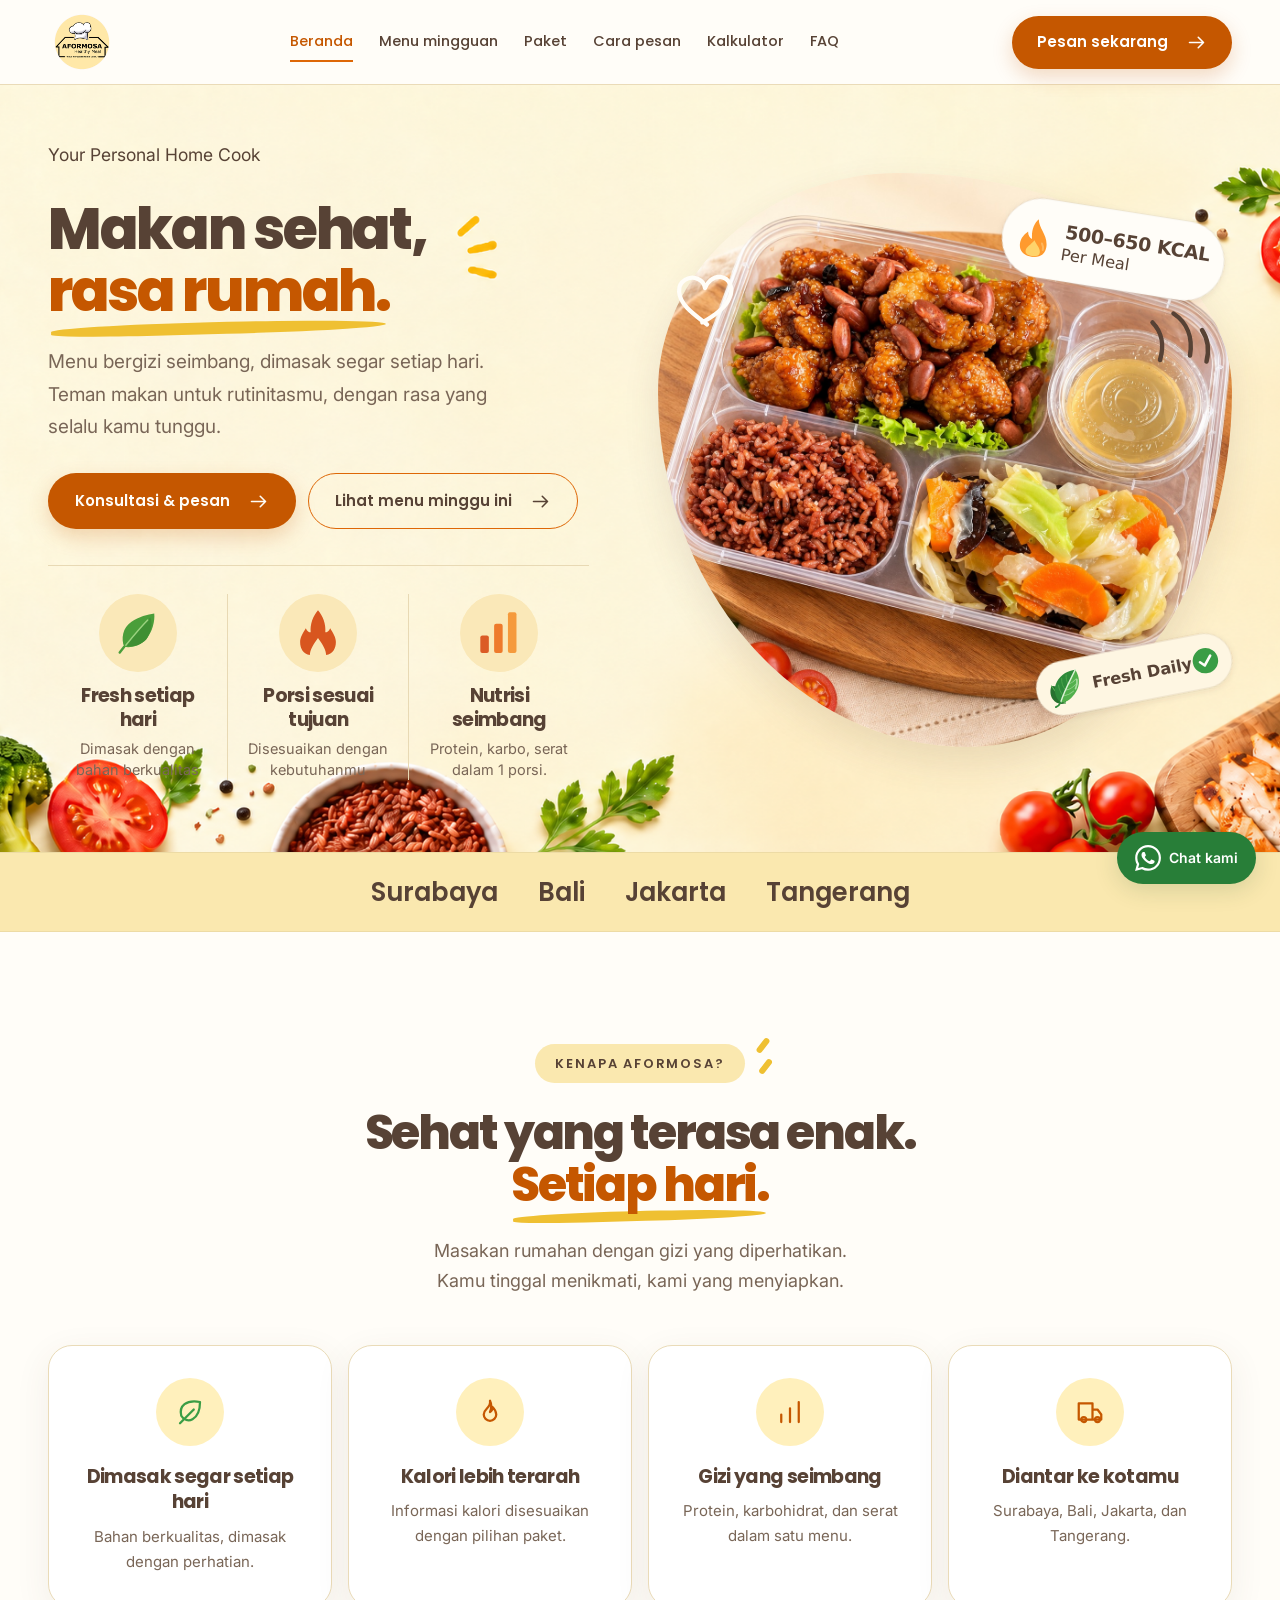
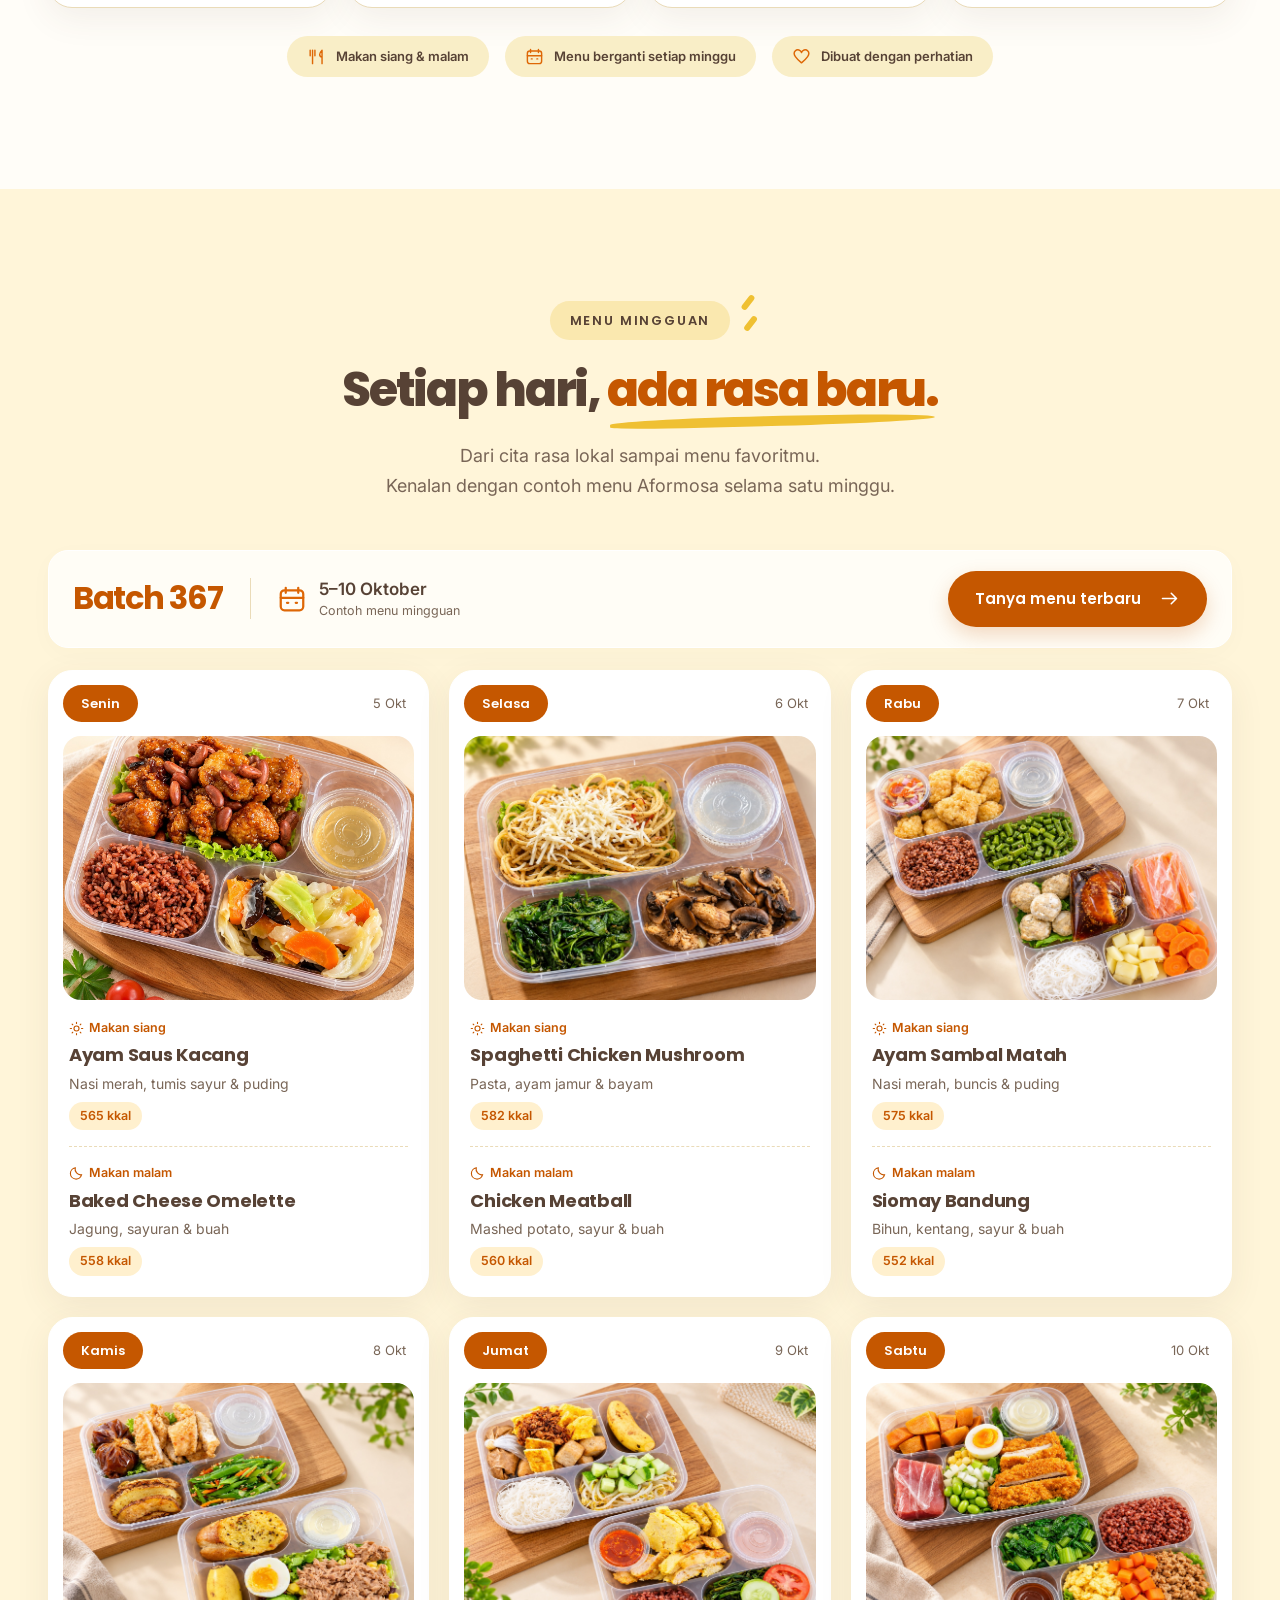
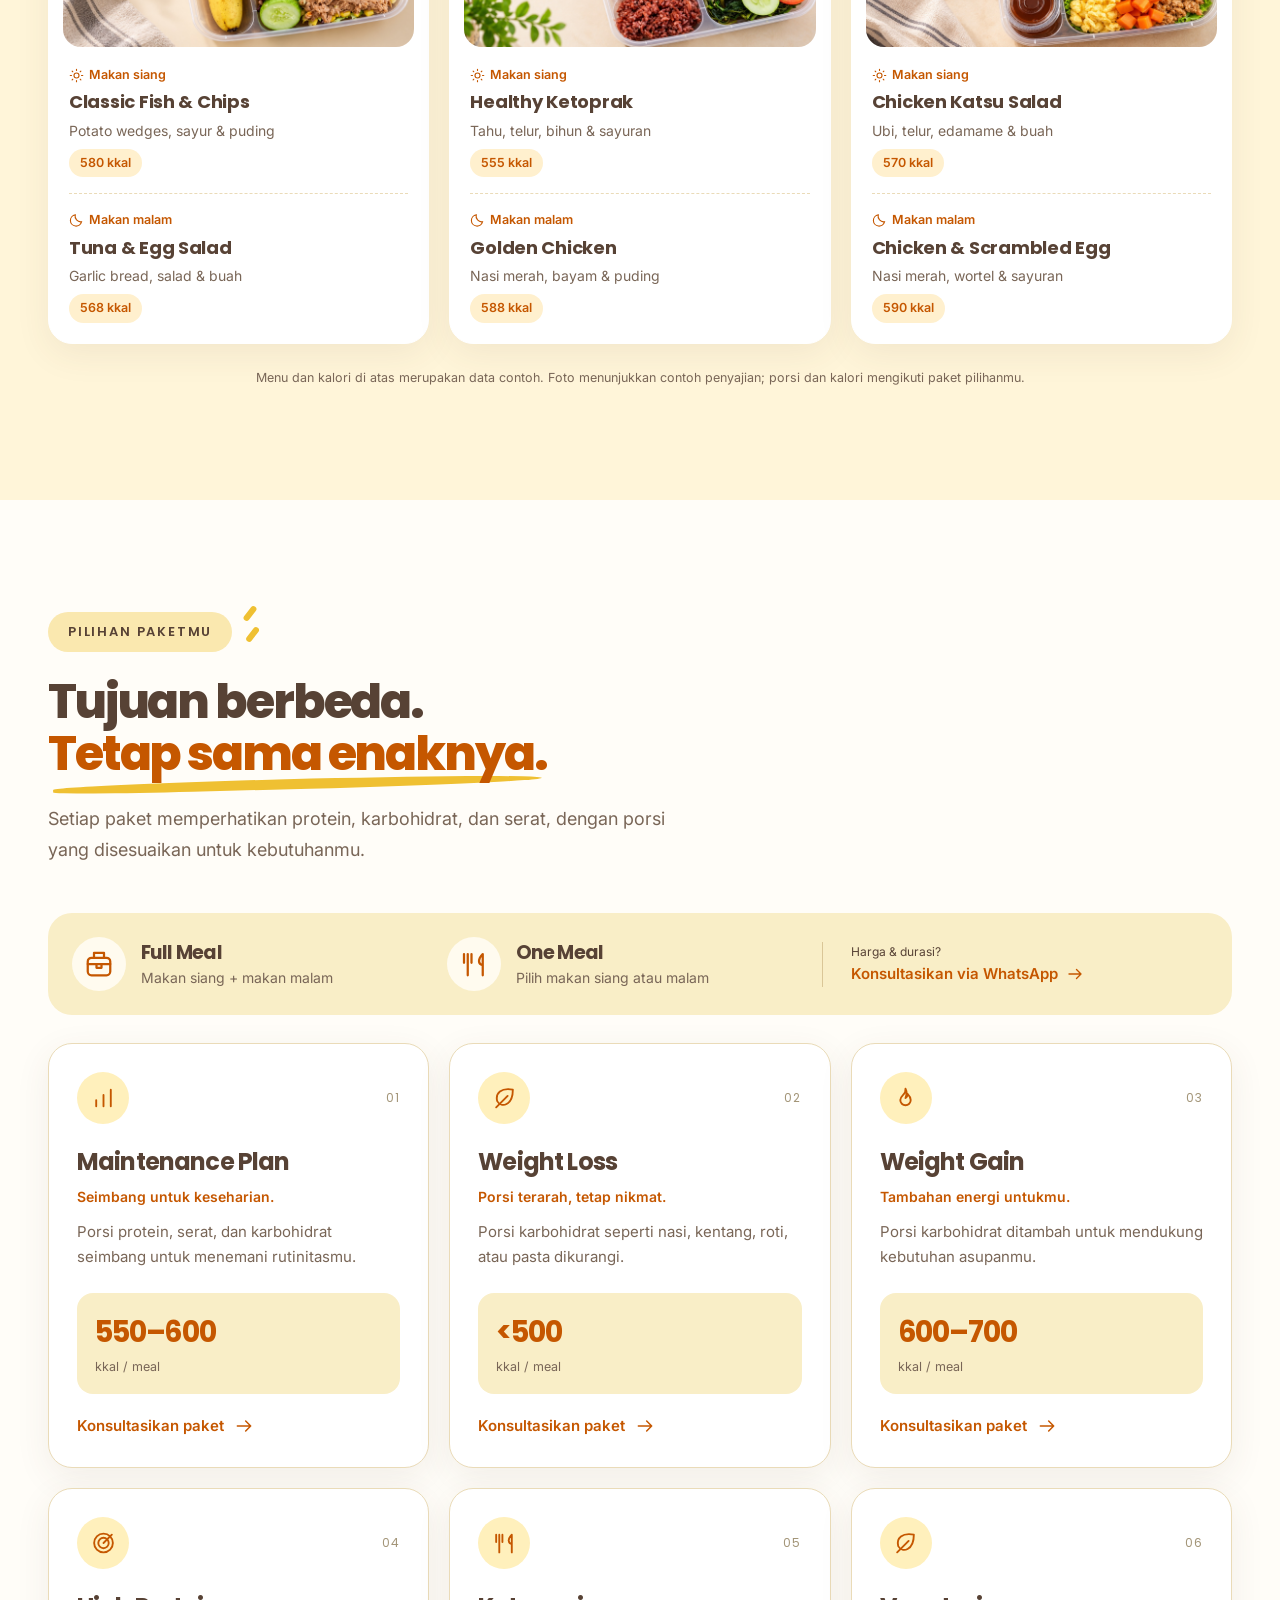
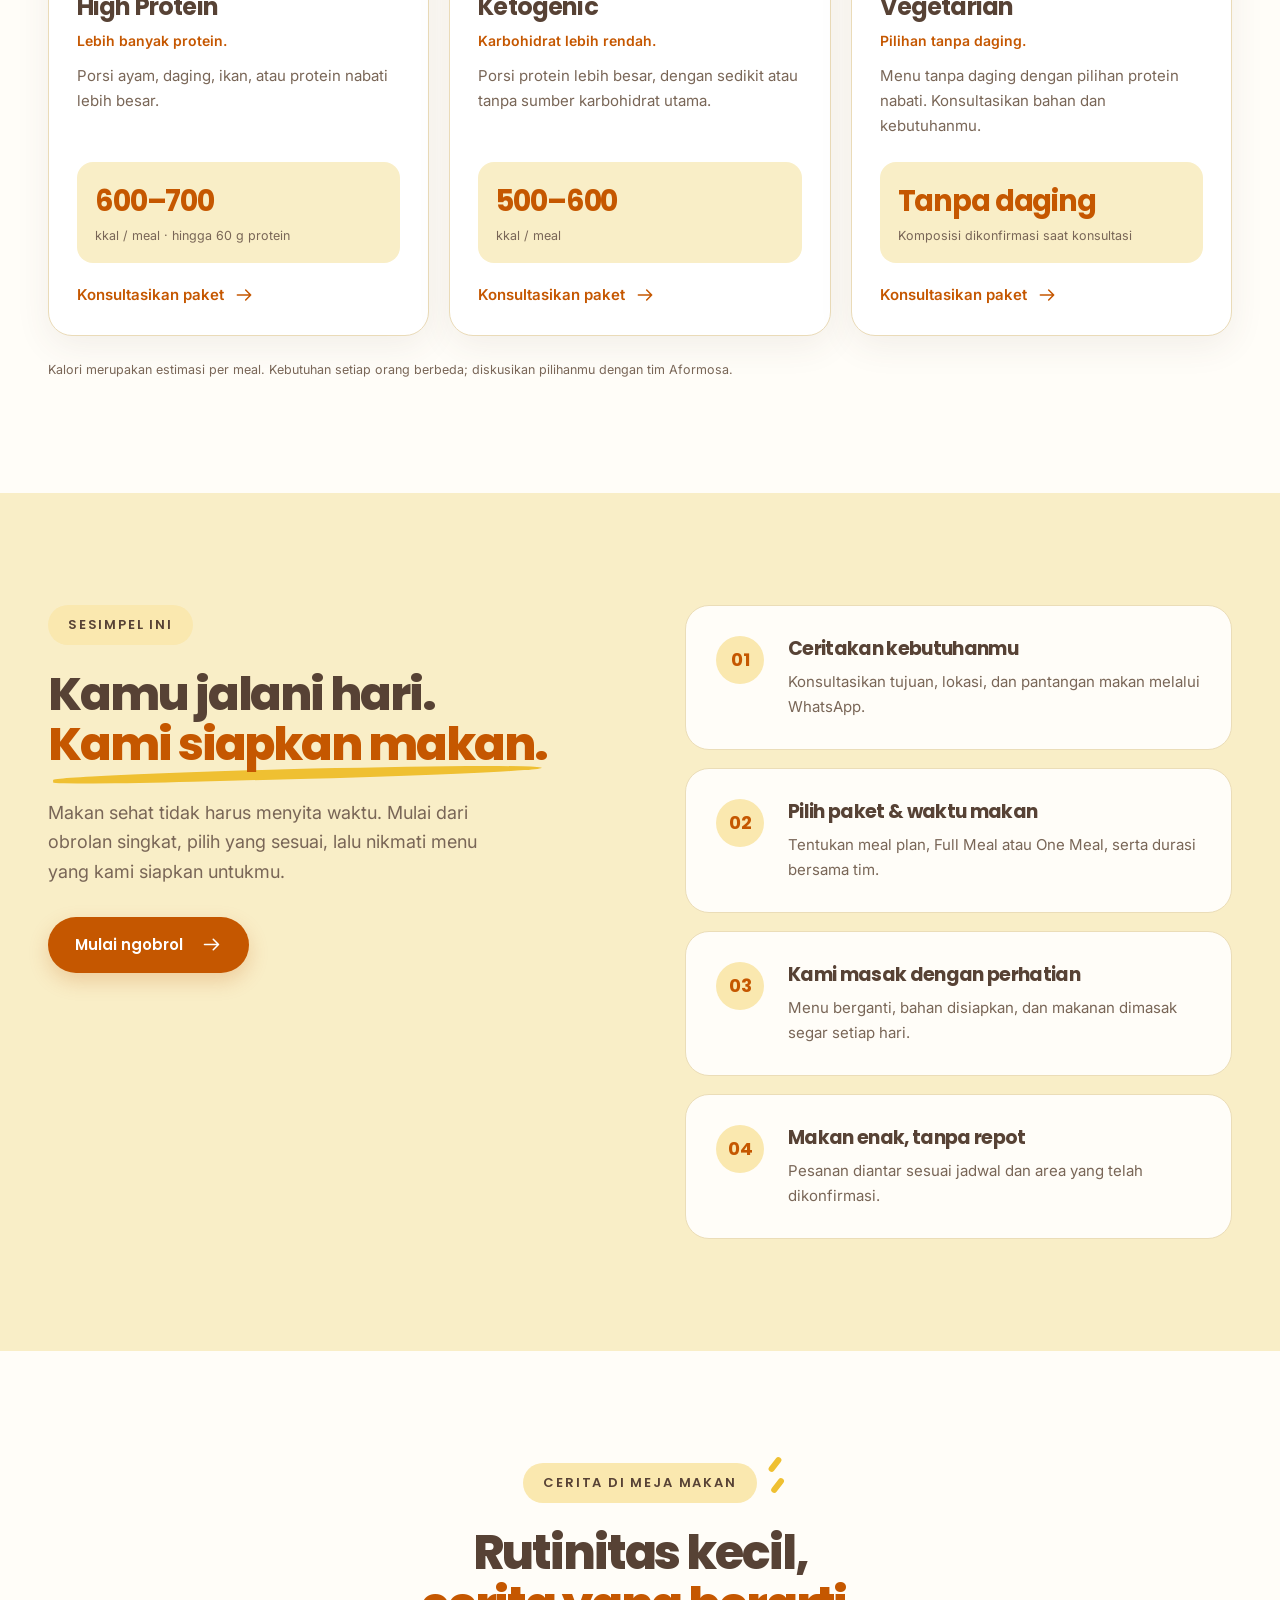
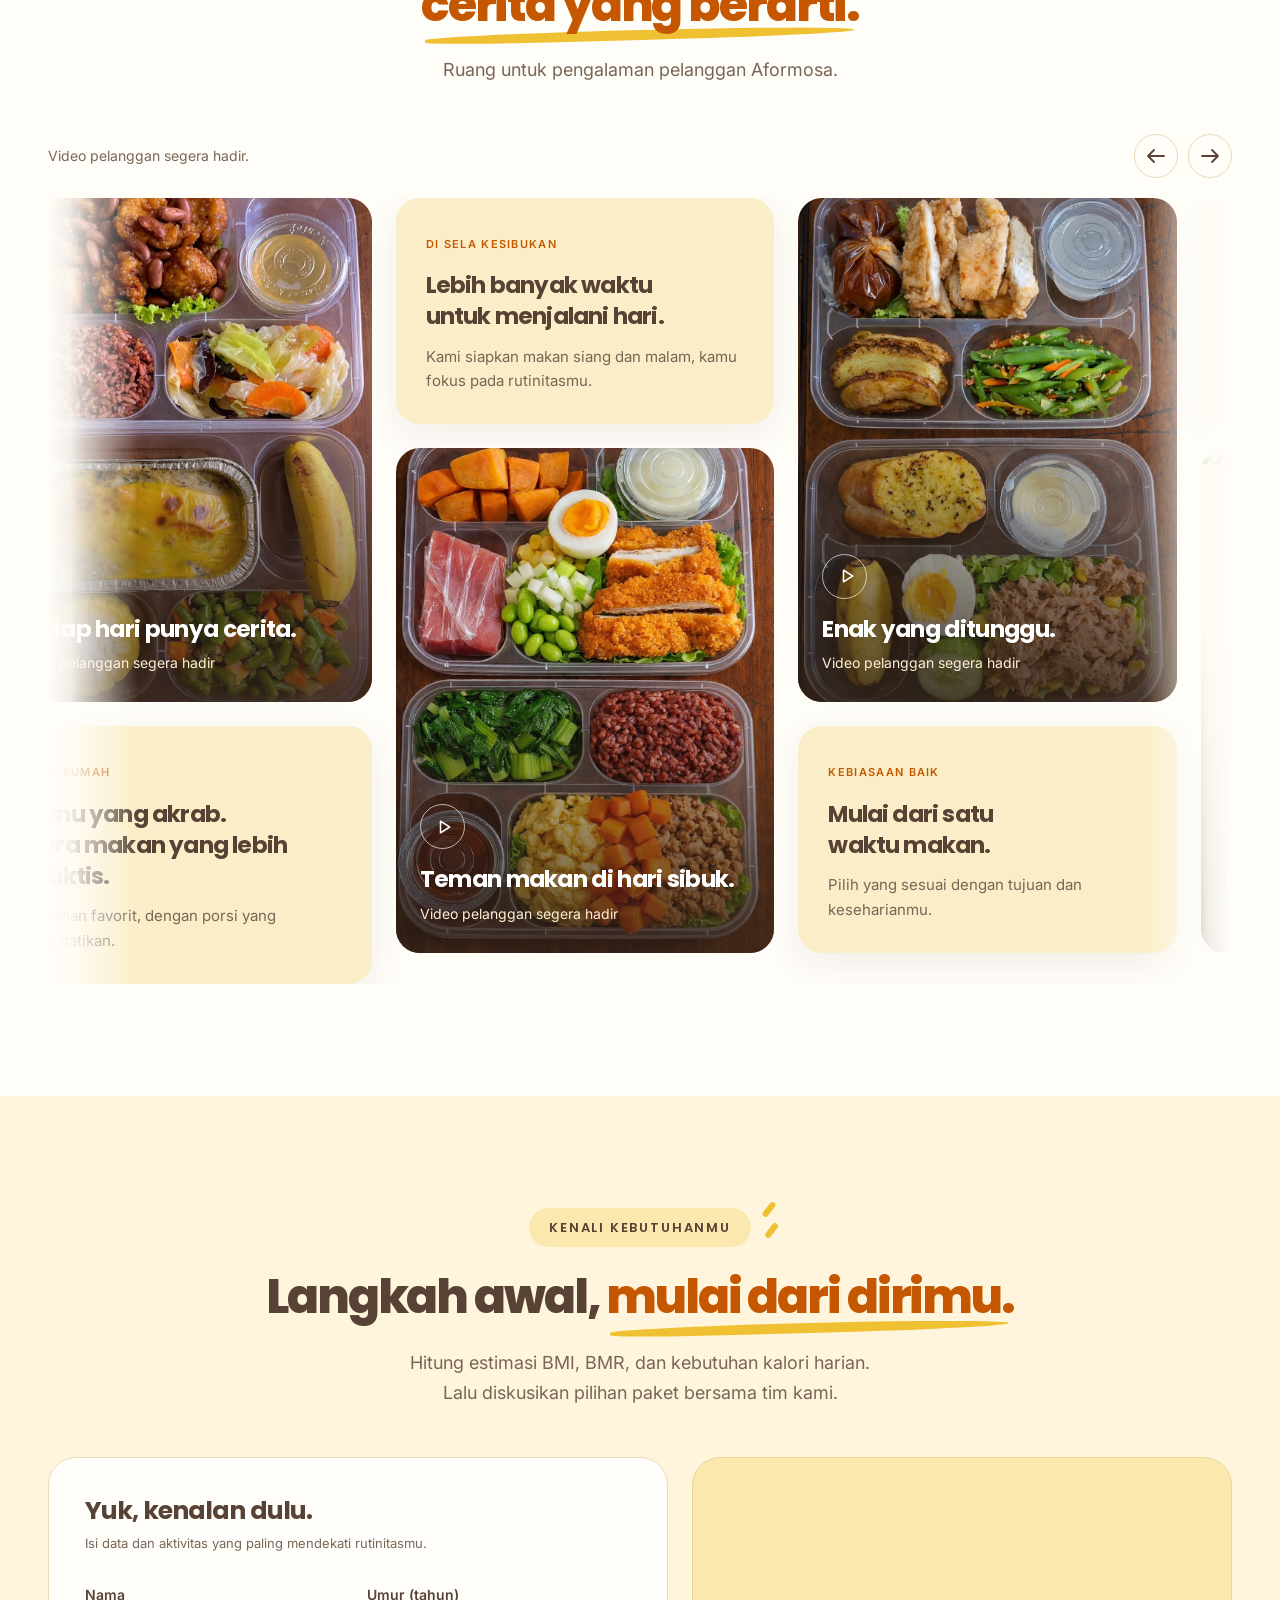
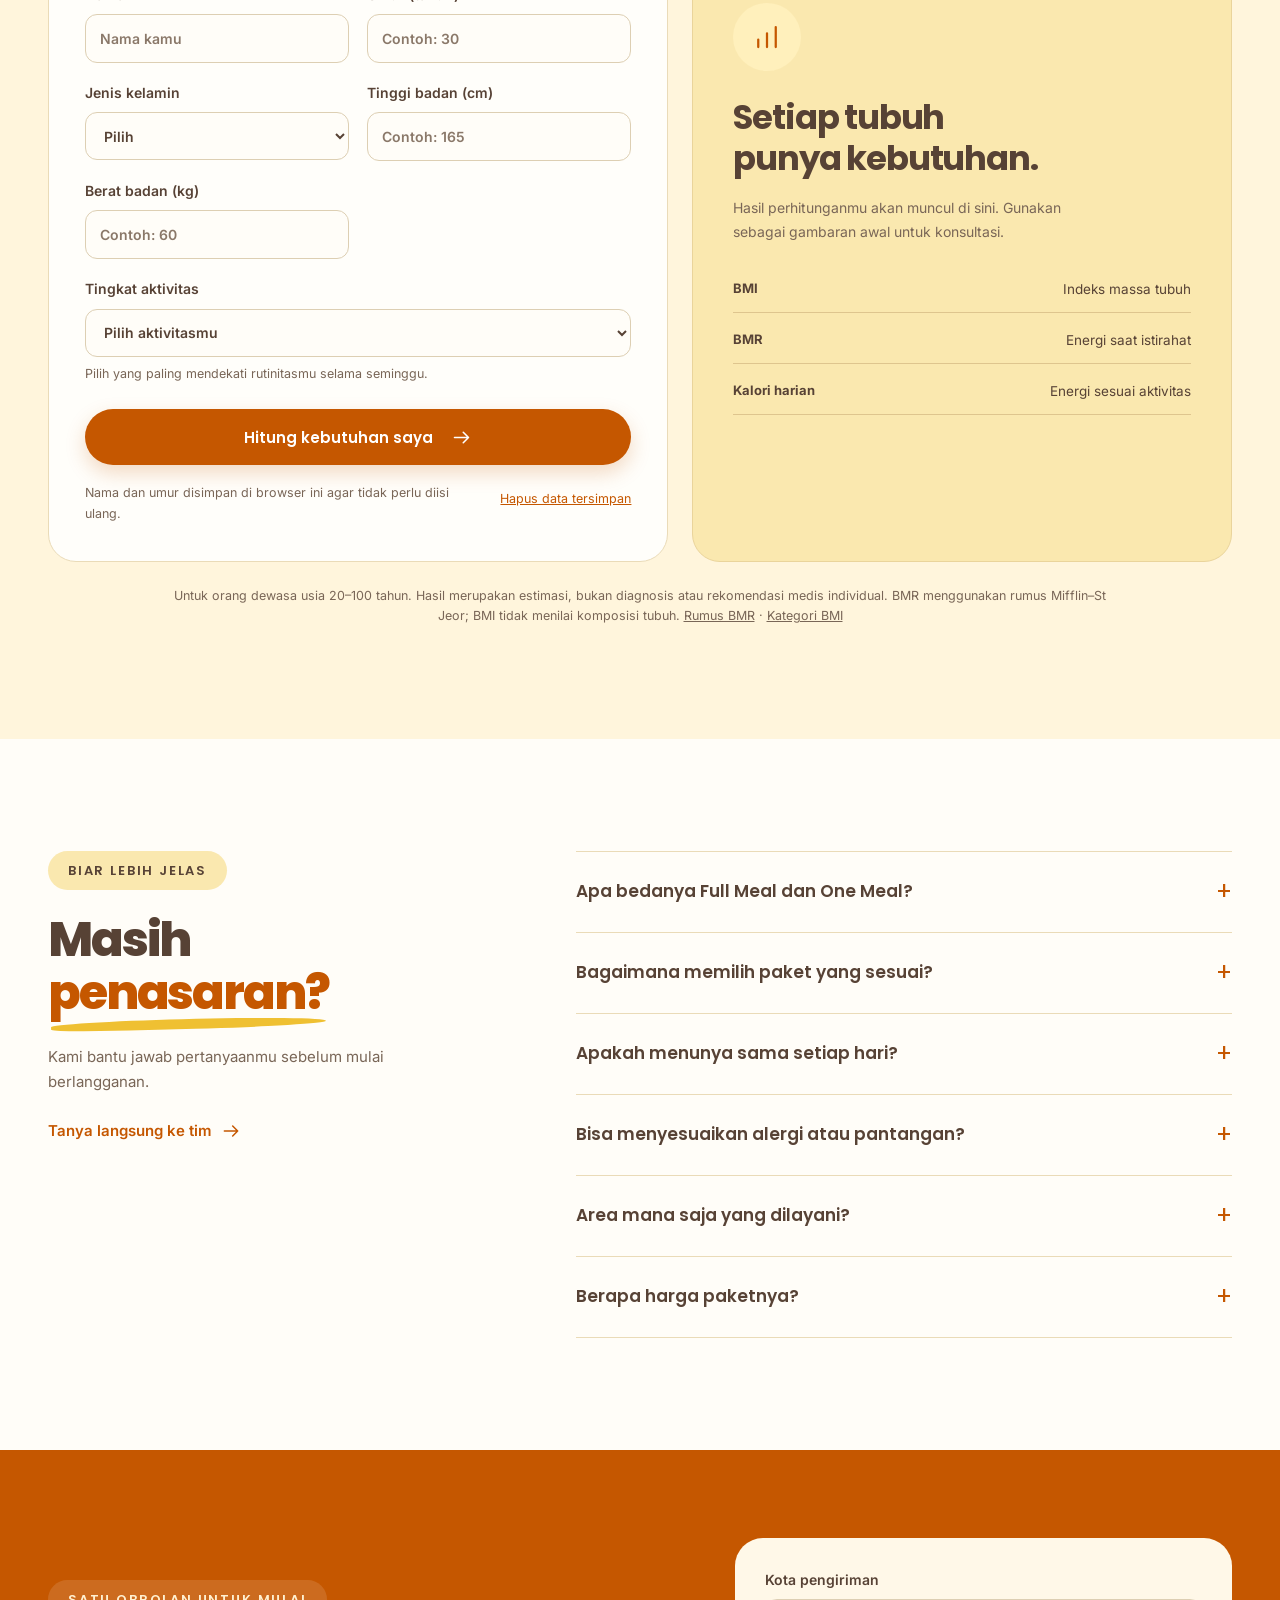
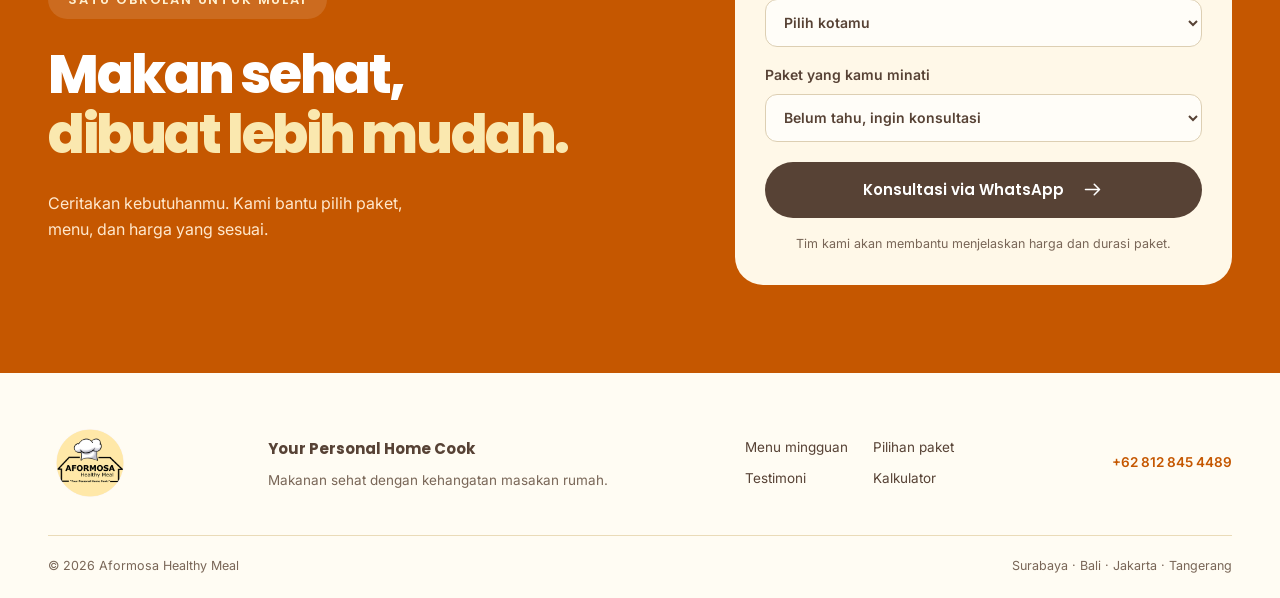
==== index.html @ a0001af1 "video" ====
<!doctype html>
<html lang="id">

<head>
    <meta charset="utf-8">
    <meta name="viewport" content="width=device-width,initial-scale=1,viewport-fit=cover">
    <meta name="theme-color" content="#F9EEC7">
    <meta name="description"
        content="Aformosa Healthy Meal. Catering sehat dengan cita rasa rumahan, pilihan paket sesuai tujuan, dan menu yang berganti setiap minggu.">
    <title>Aformosa Healthy Meal — Makan sehat, rasa rumah</title>
    <link rel="preconnect" href="https://fonts.googleapis.com">
    <link rel="preconnect" href="https://fonts.gstatic.com" crossorigin>
    <link
        href="https://fonts.googleapis.com/css2?family=Inter:wght@400;500;600&family=Poppins:wght@500;600;700;800&display=swap"
        rel="stylesheet">
    <link rel="stylesheet" href="styles.css">
    <link rel="stylesheet" href="refine.css">
    <script defer src="assets/gsap.min.js"></script>
    <script defer src="assets/ScrollTrigger.min.js"></script>
    <script defer src="script.js"></script>
    <script defer src="refine.js"></script>
</head>

<body><a class="skip-link" href="#main">Lewati ke konten</a>
    <header class="site-header">
        <div class="container nav-inner"><a href="#beranda" class="brand" aria-label="Aformosa — Beranda"><img
                    src="assets/logo.png" alt="Aformosa Healthy Meal" width="116" height="116"></a>
            <nav id="navigation" aria-label="Navigasi utama"><a href="#beranda">Beranda</a><a href="#menu">Menu
                    mingguan</a><a href="#paket">Paket</a><a href="#cara-pesan">Cara pesan</a><a
                    href="#kalkulator">Kalkulator</a><a href="#faq">FAQ</a></nav><a class="button primary header-order"
                href="https://wa.me/6281284584489?text=Halo%20Aformosa%2C%20saya%20ingin%20konsultasi%20paket%20dan%20harga%20catering%20sehat."
                target="_blank" rel="noopener noreferrer">Pesan sekarang <svg aria-hidden="true" viewBox="0 0 24 24"
                    fill="none" stroke="currentColor" stroke-width="1.8" stroke-linecap="round" stroke-linejoin="round">
                    <path d="M4 12h16m-6-6 6 6-6 6" />
                </svg></a><button class="nav-toggle" aria-expanded="false" aria-controls="navigation"
                aria-label="Buka navigasi"><span></span><span></span></button>
        </div>
    </header>
    <main id="main">
        <section class="hero" id="beranda">
            <div class="container hero-grid">
                <div class="hero-copy">
                    <!-- CSS-Based Element: Eyebrow Pill -->
                    <span class="">Your Personal Home Cook</span>

                    <!-- CSS-Based Element: Yellow Headline Underline -->
                    <h1>Makan sehat,<br><span class="underline">rasa rumah.</span></h1>

                    <p class="hero-description">Menu bergizi seimbang, dimasak segar setiap hari. Teman makan untuk
                        rutinitasmu, dengan rasa yang selalu kamu tunggu.</p>
                    <div class="hero-actions"><a class="button primary"
                            href="https://wa.me/6281284584489?text=Halo%20Aformosa%2C%20saya%20ingin%20konsultasi%20paket%20dan%20harga%20catering%20sehat."
                            target="_blank" rel="noopener noreferrer">Konsultasi & pesan<svg aria-hidden="true"
                                viewBox="0 0 24 24" fill="none" stroke="currentColor" stroke-width="1.8"
                                stroke-linecap="round" stroke-linejoin="round">
                                <path d="M4 12h16m-6-6 6 6-6 6" />
                            </svg></a><a class="button outline" href="#menu">Lihat menu minggu ini<svg
                                aria-hidden="true" viewBox="0 0 24 24" fill="none" stroke="currentColor"
                                stroke-width="1.8" stroke-linecap="round" stroke-linejoin="round">
                                <path d="M4 12h16m-6-6 6 6-6 6" />
                            </svg></a></div>
                    <div class="hero-benefits">
                        <article class="hero-benefit">
                            <img class="hero-benefit__icon" src="assets/svg/benefit-icon-fresh.svg" alt=""
                                aria-hidden="true">
                            <h3 class="hero-benefit__title">Fresh setiap hari</h3>
                            <p class="hero-benefit__desc">Dimasak dengan bahan berkualitas</p>
                        </article>

                        <article class="hero-benefit">
                            <img class="hero-benefit__icon" src="assets/svg/benefit-icon-portion.svg" alt=""
                                aria-hidden="true">
                            <h3 class="hero-benefit__title">Porsi sesuai tujuan</h3>
                            <p class="hero-benefit__desc">Disesuaikan dengan kebutuhanmu</p>
                        </article>

                        <article class="hero-benefit">
                            <img class="hero-benefit__icon" src="assets/svg/benefit-icon-home.svg" alt=""
                                aria-hidden="true">
                            <h3 class="hero-benefit__title">Nutrisi seimbang</h3>
                            <p class="hero-benefit__desc">Protein, karbo, serat dalam 1 porsi.</p>
                        </article>
                    </div>
                </div>
                <div class="hero-visual">

                    <img class="hero-food" src="assets/hero-studio.jpg" alt="Menu sehat Aformosa">

                    <img class="hero-doodle hero-doodle--heart" src="assets/svg/hero-doodle-heart.svg" alt=""
                        aria-hidden="true">

                    <img class="hero-doodle hero-doodle--curves" src="assets/svg/hero-accent-curves.svg" alt=""
                        aria-hidden="true">

                    <img class="hero-badge hero-badge--calorie" src="assets/svg/hero-badge-calorie.svg"
                        alt="500–650 KCAL per meal">

                    <img class="hero-badge hero-badge--fresh" src="assets/svg/hero-badge-fresh.svg" alt="Fresh Daily">

                </div>
            </div>
        </section>
        <section class="city-strip-section" aria-label="Area layanan Aformosa">
            <div class="container city-strip">
                <div class="city-strip__cities">
                    <strong>Surabaya</strong>
                    <strong>Bali</strong>
                    <strong>Jakarta</strong>
                    <strong>Tangerang</strong>
                </div>
            </div>
        </section>
        <section class="section benefits-section" id="tentang">
            <div class="container">
                <div class="section-heading centered"><span class="eyebrow spark">Kenapa Aformosa?</span>
                    <h2>Sehat yang terasa enak.<br><span class="underline">Setiap hari.</span></h2>
                    <p>Masakan rumahan dengan gizi yang diperhatikan.<br>Kamu tinggal menikmati, kami yang menyiapkan.
                    </p>
                </div>
                <div class="benefit-grid">
                    <article class="benefit"><span class="icon-disc"><svg aria-hidden="true" viewBox="0 0 24 24"
                                fill="none" stroke="currentColor" stroke-width="1.8" stroke-linecap="round"
                                stroke-linejoin="round">
                                <path d="M20 4C9 2 3 7 5 15c4 7 15 4 15-11Z" />
                                <path d="m4 21 11-11" />
                            </svg></span>
                        <h3>Dimasak segar setiap hari</h3>
                        <p>Bahan berkualitas, dimasak dengan perhatian.</p>
                    </article>
                    <article class="benefit"><span class="icon-disc"><svg aria-hidden="true" viewBox="0 0 24 24"
                                fill="none" stroke="currentColor" stroke-width="1.8" stroke-linecap="round"
                                stroke-linejoin="round">
                                <path d="M12 3c1 6-5 6-5 11a5 5 0 0 0 10 0c0-2-1-4-3-6 0 3-2 4-2 4s2-5 0-9Z" />
                            </svg></span>
                        <h3>Kalori lebih terarah</h3>
                        <p>Informasi kalori disesuaikan dengan pilihan paket.</p>
                    </article>
                    <article class="benefit"><span class="icon-disc"><svg aria-hidden="true" viewBox="0 0 24 24"
                                fill="none" stroke="currentColor" stroke-width="1.8" stroke-linecap="round"
                                stroke-linejoin="round">
                                <path d="M5 20v-6m7 6V9m7 11V4" />
                            </svg></span>
                        <h3>Gizi yang seimbang</h3>
                        <p>Protein, karbohidrat, dan serat dalam satu menu.</p>
                    </article>
                    <article class="benefit"><span class="icon-disc"><svg aria-hidden="true" viewBox="0 0 24 24"
                                fill="none" stroke="currentColor" stroke-width="1.8" stroke-linecap="round"
                                stroke-linejoin="round">
                                <path d="M3 5h11v13H3zM14 10h4l3 4v4h-7" />
                                <circle cx="7" cy="18" r="2" />
                                <circle cx="18" cy="18" r="2" />
                            </svg></span>
                        <h3>Diantar ke kotamu</h3>
                        <p>Surabaya, Bali, Jakarta, dan Tangerang.</p>
                    </article>
                </div>
                <div class="little-tags"><span><svg aria-hidden="true" viewBox="0 0 24 24" fill="none"
                            stroke="currentColor" stroke-width="1.8" stroke-linecap="round" stroke-linejoin="round">
                            <path d="M4 4v7m3-7v7m3-7v7M7 11v10m12-17c-4 4-4 8 0 9V4Zm0 9v8" />
                        </svg>Makan siang & malam</span><span><svg aria-hidden="true" viewBox="0 0 24 24" fill="none"
                            stroke="currentColor" stroke-width="1.8" stroke-linecap="round" stroke-linejoin="round">
                            <rect x="3" y="5" width="18" height="16" rx="3" />
                            <path d="M7 3v4m10-4v4M3 11h18m-13 4h1m6 0h1" />
                        </svg>Menu berganti setiap minggu</span><span><svg aria-hidden="true" viewBox="0 0 24 24"
                            fill="none" stroke="currentColor" stroke-width="1.8" stroke-linecap="round"
                            stroke-linejoin="round">
                            <path d="M20 5c-3-3-7-1-8 2-1-3-5-5-8-2-4 4 2 10 8 15 6-5 12-11 8-15Z" />
                        </svg>Dibuat dengan perhatian</span></div>
            </div>
        </section>
        <section class="section menu-section" id="menu">
            <div class="container">
                <div class="section-heading centered"><span class="eyebrow spark">Menu mingguan</span>
                    <h2>Setiap hari, <span class="underline">ada rasa baru.</span></h2>
                    <p>Dari cita rasa lokal sampai menu favoritmu.<br>Kenalan dengan contoh menu Aformosa selama satu
                        minggu.</p>
                </div>
                <div class="batch-bar">
                    <div class="batch-title"><strong>Batch 367</strong><span><svg aria-hidden="true" viewBox="0 0 24 24"
                                fill="none" stroke="currentColor" stroke-width="1.8" stroke-linecap="round"
                                stroke-linejoin="round">
                                <rect x="3" y="5" width="18" height="16" rx="3" />
                                <path d="M7 3v4m10-4v4M3 11h18m-13 4h1m6 0h1" />
                            </svg><span>5–10 Oktober<small>Contoh menu mingguan</small></span></span></div><a
                        class="button primary"
                        href="https://wa.me/6281284584489?text=Halo%20Aformosa%2C%20saya%20ingin%20konsultasi%20paket%20dan%20harga%20catering%20sehat."
                        target="_blank" rel="noopener noreferrer">Tanya menu terbaru<svg aria-hidden="true"
                            viewBox="0 0 24 24" fill="none" stroke="currentColor" stroke-width="1.8"
                            stroke-linecap="round" stroke-linejoin="round">
                            <path d="M4 12h16m-6-6 6 6-6 6" />
                        </svg></a>
                </div>
                <div class="weekly-grid" id="weekly-menu"></div>
                <p class="fine-print">Menu dan kalori di atas merupakan data contoh. Foto menunjukkan contoh penyajian;
                    porsi dan kalori mengikuti paket pilihanmu.</p>
            </div>
        </section>
        <section class="section plans-section" id="paket">
            <div class="container">
                <div class="section-heading"><span class="eyebrow spark">Pilihan paketmu</span>
                    <h2>Tujuan berbeda.<br><span class="underline">Tetap sama enaknya.</span></h2>
                    <p>Setiap paket memperhatikan protein, karbohidrat, dan serat, dengan porsi yang disesuaikan untuk
                        kebutuhanmu.</p>
                </div>
                <div class="format-switch">
                    <div><span class="icon-disc"><svg aria-hidden="true" viewBox="0 0 24 24" fill="none"
                                stroke="currentColor" stroke-width="1.8" stroke-linecap="round" stroke-linejoin="round">
                                <rect x="3" y="7" width="18" height="14" rx="3" />
                                <path d="M8 7V3h8v4M3 12h18m-11 0v3h4v-3" />
                            </svg></span>
                        <div>
                            <h3>Full Meal</h3>
                            <p>Makan siang + makan malam</p>
                        </div>
                    </div>
                    <div><span class="icon-disc"><svg aria-hidden="true" viewBox="0 0 24 24" fill="none"
                                stroke="currentColor" stroke-width="1.8" stroke-linecap="round" stroke-linejoin="round">
                                <path d="M4 4v7m3-7v7m3-7v7M7 11v10m12-17c-4 4-4 8 0 9V4Zm0 9v8" />
                            </svg></span>
                        <div>
                            <h3>One Meal</h3>
                            <p>Pilih makan siang atau malam</p>
                        </div>
                    </div><span>Harga & durasi?<a
                            href="https://wa.me/6281284584489?text=Halo%20Aformosa%2C%20saya%20ingin%20konsultasi%20paket%20dan%20harga%20catering%20sehat."
                            target="_blank" rel="noopener noreferrer">Konsultasikan via WhatsApp <svg aria-hidden="true"
                                viewBox="0 0 24 24" fill="none" stroke="currentColor" stroke-width="1.8"
                                stroke-linecap="round" stroke-linejoin="round">
                                <path d="M4 12h16m-6-6 6 6-6 6" />
                            </svg></a></span>
                </div>
                <div class="plan-grid">
                    <article class="plan-card">
                        <div class="plan-top"><span class="icon-disc"><svg aria-hidden="true" viewBox="0 0 24 24"
                                    fill="none" stroke="currentColor" stroke-width="1.8" stroke-linecap="round"
                                    stroke-linejoin="round">
                                    <path d="M5 20v-6m7 6V9m7 11V4" />
                                </svg></span><span class="plan-index">01</span></div>
                        <h3>Maintenance Plan</h3>
                        <p class="plan-sub">Seimbang untuk keseharian.</p>
                        <p>Porsi protein, serat, dan karbohidrat seimbang untuk menemani rutinitasmu.</p>
                        <div class="nutrition"><strong>550–600</strong><span>kkal / meal</span></div><a
                            class="text-link"
                            href="https://wa.me/6281284584489?text=Halo%20Aformosa%2C%20saya%20ingin%20konsultasi%20paket%20Maintenance%20Plan.%20Boleh%20info%20harga%20dan%20durasinya%3F"
                            target="_blank" rel="noopener noreferrer">Konsultasikan paket <svg aria-hidden="true"
                                viewBox="0 0 24 24" fill="none" stroke="currentColor" stroke-width="1.8"
                                stroke-linecap="round" stroke-linejoin="round">
                                <path d="M4 12h16m-6-6 6 6-6 6" />
                            </svg></a>
                    </article>
                    <article class="plan-card">
                        <div class="plan-top"><span class="icon-disc"><svg aria-hidden="true" viewBox="0 0 24 24"
                                    fill="none" stroke="currentColor" stroke-width="1.8" stroke-linecap="round"
                                    stroke-linejoin="round">
                                    <path d="M20 4C9 2 3 7 5 15c4 7 15 4 15-11Z" />
                                    <path d="m4 21 11-11" />
                                </svg></span><span class="plan-index">02</span></div>
                        <h3>Weight Loss</h3>
                        <p class="plan-sub">Porsi terarah, tetap nikmat.</p>
                        <p>Porsi karbohidrat seperti nasi, kentang, roti, atau pasta dikurangi.</p>
                        <div class="nutrition"><strong>
                                &lt;500</strong><span>kkal / meal</span></div><a class="text-link"
                            href="https://wa.me/6281284584489?text=Halo%20Aformosa%2C%20saya%20ingin%20konsultasi%20paket%20Weight%20Loss.%20Boleh%20info%20harga%20dan%20durasinya%3F"
                            target="_blank" rel="noopener noreferrer">Konsultasikan paket <svg aria-hidden="true"
                                viewBox="0 0 24 24" fill="none" stroke="currentColor" stroke-width="1.8"
                                stroke-linecap="round" stroke-linejoin="round">
                                <path d="M4 12h16m-6-6 6 6-6 6" />
                            </svg></a>
                    </article>
                    <article class="plan-card">
                        <div class="plan-top"><span class="icon-disc"><svg aria-hidden="true" viewBox="0 0 24 24"
                                    fill="none" stroke="currentColor" stroke-width="1.8" stroke-linecap="round"
                                    stroke-linejoin="round">
                                    <path d="M12 3c1 6-5 6-5 11a5 5 0 0 0 10 0c0-2-1-4-3-6 0 3-2 4-2 4s2-5 0-9Z" />
                                </svg></span><span class="plan-index">03</span></div>
                        <h3>Weight Gain</h3>
                        <p class="plan-sub">Tambahan energi untukmu.</p>
                        <p>Porsi karbohidrat ditambah untuk mendukung kebutuhan asupanmu.</p>
                        <div class="nutrition"><strong>600–700</strong><span>kkal / meal</span></div><a
                            class="text-link"
                            href="https://wa.me/6281284584489?text=Halo%20Aformosa%2C%20saya%20ingin%20konsultasi%20paket%20Weight%20Gain.%20Boleh%20info%20harga%20dan%20durasinya%3F"
                            target="_blank" rel="noopener noreferrer">Konsultasikan paket <svg aria-hidden="true"
                                viewBox="0 0 24 24" fill="none" stroke="currentColor" stroke-width="1.8"
                                stroke-linecap="round" stroke-linejoin="round">
                                <path d="M4 12h16m-6-6 6 6-6 6" />
                            </svg></a>
                    </article>
                    <article class="plan-card">
                        <div class="plan-top"><span class="icon-disc"><svg aria-hidden="true" viewBox="0 0 24 24"
                                    fill="none" stroke="currentColor" stroke-width="1.8" stroke-linecap="round"
                                    stroke-linejoin="round">
                                    <circle cx="12" cy="12" r="9" />
                                    <circle cx="12" cy="12" r="5" />
                                    <path d="m12 12 8-8" />
                                </svg></span><span class="plan-index">04</span></div>
                        <h3>High Protein</h3>
                        <p class="plan-sub">Lebih banyak protein.</p>
                        <p>Porsi ayam, daging, ikan, atau protein nabati lebih besar.</p>
                        <div class="nutrition"><strong>600–700</strong><span>kkal / meal · hingga 60 g protein</span>
                        </div><a class="text-link"
                            href="https://wa.me/6281284584489?text=Halo%20Aformosa%2C%20saya%20ingin%20konsultasi%20paket%20High%20Protein.%20Boleh%20info%20harga%20dan%20durasinya%3F"
                            target="_blank" rel="noopener noreferrer">Konsultasikan paket <svg aria-hidden="true"
                                viewBox="0 0 24 24" fill="none" stroke="currentColor" stroke-width="1.8"
                                stroke-linecap="round" stroke-linejoin="round">
                                <path d="M4 12h16m-6-6 6 6-6 6" />
                            </svg></a>
                    </article>
                    <article class="plan-card">
                        <div class="plan-top"><span class="icon-disc"><svg aria-hidden="true" viewBox="0 0 24 24"
                                    fill="none" stroke="currentColor" stroke-width="1.8" stroke-linecap="round"
                                    stroke-linejoin="round">
                                    <path d="M4 4v7m3-7v7m3-7v7M7 11v10m12-17c-4 4-4 8 0 9V4Zm0 9v8" />
                                </svg></span><span class="plan-index">05</span></div>
                        <h3>Ketogenic</h3>
                        <p class="plan-sub">Karbohidrat lebih rendah.</p>
                        <p>Porsi protein lebih besar, dengan sedikit atau tanpa sumber karbohidrat utama.</p>
                        <div class="nutrition"><strong>500–600</strong><span>kkal / meal</span></div><a
                            class="text-link"
                            href="https://wa.me/6281284584489?text=Halo%20Aformosa%2C%20saya%20ingin%20konsultasi%20paket%20Ketogenic.%20Boleh%20info%20harga%20dan%20durasinya%3F"
                            target="_blank" rel="noopener noreferrer">Konsultasikan paket <svg aria-hidden="true"
                                viewBox="0 0 24 24" fill="none" stroke="currentColor" stroke-width="1.8"
                                stroke-linecap="round" stroke-linejoin="round">
                                <path d="M4 12h16m-6-6 6 6-6 6" />
                            </svg></a>
                    </article>
                    <article class="plan-card">
                        <div class="plan-top"><span class="icon-disc"><svg aria-hidden="true" viewBox="0 0 24 24"
                                    fill="none" stroke="currentColor" stroke-width="1.8" stroke-linecap="round"
                                    stroke-linejoin="round">
                                    <path d="M20 4C9 2 3 7 5 15c4 7 15 4 15-11Z" />
                                    <path d="m4 21 11-11" />
                                </svg></span><span class="plan-index">06</span></div>
                        <h3>Vegetarian</h3>
                        <p class="plan-sub">Pilihan tanpa daging.</p>
                        <p>Menu tanpa daging dengan pilihan protein nabati. Konsultasikan bahan dan kebutuhanmu.</p>
                        <div class="nutrition"><strong>Tanpa daging</strong><span>Komposisi dikonfirmasi saat
                                konsultasi</span></div><a class="text-link"
                            href="https://wa.me/6281284584489?text=Halo%20Aformosa%2C%20saya%20ingin%20konsultasi%20paket%20Vegetarian.%20Boleh%20info%20harga%20dan%20durasinya%3F"
                            target="_blank" rel="noopener noreferrer">Konsultasikan paket <svg aria-hidden="true"
                                viewBox="0 0 24 24" fill="none" stroke="currentColor" stroke-width="1.8"
                                stroke-linecap="round" stroke-linejoin="round">
                                <path d="M4 12h16m-6-6 6 6-6 6" />
                            </svg></a>
                    </article>
                </div>
                <p class="fine-print">Kalori merupakan estimasi per meal. Kebutuhan setiap orang berbeda; diskusikan
                    pilihanmu dengan tim Aformosa.</p>
            </div>
        </section>
        <section class="section how-section" id="cara-pesan">
            <div class="container how-layout">
                <div class="how-intro"><span class="eyebrow">Sesimpel ini</span>
                    <h2>Kamu jalani hari.<br><span class="underline">Kami siapkan makan.</span></h2>
                    <p class="reveal-words">Makan sehat tidak harus menyita waktu. Mulai dari obrolan singkat, pilih
                        yang sesuai, lalu nikmati menu yang kami siapkan untukmu.</p><a class="button primary"
                        href="https://wa.me/6281284584489?text=Halo%20Aformosa%2C%20saya%20ingin%20konsultasi%20paket%20dan%20harga%20catering%20sehat."
                        target="_blank" rel="noopener noreferrer">Mulai ngobrol<svg aria-hidden="true"
                            viewBox="0 0 24 24" fill="none" stroke="currentColor" stroke-width="1.8"
                            stroke-linecap="round" stroke-linejoin="round">
                            <path d="M4 12h16m-6-6 6 6-6 6" />
                        </svg></a>
                </div>
                <div class="steps">
                    <article class="step"><span>01</span>
                        <div>
                            <h3>Ceritakan kebutuhanmu</h3>
                            <p>Konsultasikan tujuan, lokasi, dan pantangan makan melalui WhatsApp.</p>
                        </div>
                    </article>
                    <article class="step"><span>02</span>
                        <div>
                            <h3>Pilih paket & waktu makan</h3>
                            <p>Tentukan meal plan, Full Meal atau One Meal, serta durasi bersama tim.</p>
                        </div>
                    </article>
                    <article class="step"><span>03</span>
                        <div>
                            <h3>Kami masak dengan perhatian</h3>
                            <p>Menu berganti, bahan disiapkan, dan makanan dimasak segar setiap hari.</p>
                        </div>
                    </article>
                    <article class="step"><span>04</span>
                        <div>
                            <h3>Makan enak, tanpa repot</h3>
                            <p>Pesanan diantar sesuai jadwal dan area yang telah dikonfirmasi.</p>
                        </div>
                    </article>
                </div>
            </div>
        </section>
        <section class="section testimonials-section" id="testimoni">
            <div class="container">
                <div class="section-heading centered"><span class="eyebrow spark">Cerita di meja makan</span>
                    <h2>Rutinitas kecil,<br><span class="underline">cerita yang berarti.</span></h2>
                    <p>Ruang untuk pengalaman pelanggan Aformosa.</p>
                </div>
                <div class="testimonial-nav">
                    <p>Video pelanggan segera hadir.</p>
                    <div><button id="testimonial-prev" aria-label="Geser testimoni sebelumnya"><svg aria-hidden="true"
                                viewBox="0 0 24 24" fill="none" stroke="currentColor" stroke-width="1.8"
                                stroke-linecap="round" stroke-linejoin="round">
                                <path d="M4 12h16m-6-6 6 6-6 6" />
                            </svg></button><button id="testimonial-next" aria-label="Geser testimoni berikutnya"><svg
                                aria-hidden="true" viewBox="0 0 24 24" fill="none" stroke="currentColor"
                                stroke-width="1.8" stroke-linecap="round" stroke-linejoin="round">
                                <path d="M4 12h16m-6-6 6 6-6 6" />
                            </svg></button></div>
                </div>
                <div class="testimonial-viewport">
                    <div class="testimonial-track" id="testimonial-track">
                        <div class="testimonial-column">
                            <article class="video-slot tall" data-video-index="0"><img src="assets/originals/meal-1.jpg"
                                    alt="Contoh menu ayam dan sayuran" loading="lazy">
                                <div class="video-placeholder"><span class="play-disc"><svg aria-hidden="true"
                                            viewBox="0 0 24 24" fill="none" stroke="currentColor" stroke-width="1.8"
                                            stroke-linecap="round" stroke-linejoin="round">
                                            <path d="m9 5 11 7-11 7Z" />
                                        </svg></span><strong>Setiap hari punya cerita.</strong><small>Video pelanggan segera
                                        hadir</small></div>
                            </article>
                            <article class="story-card"><span>Rasa rumah</span>
                                <h3>Menu yang akrab.<br>Cara makan yang lebih praktis.</h3>
                                <p>Makanan favorit, dengan porsi yang diperhatikan.</p>
                            </article>
                        </div>
                        <div class="testimonial-column offset">
                            <article class="story-card"><span>Di sela kesibukan</span>
                                <h3>Lebih banyak waktu<br>untuk menjalani hari.</h3>
                                <p>Kami siapkan makan siang dan malam, kamu fokus pada rutinitasmu.</p>
                            </article>
                            <article class="video-slot tall" data-video-index="1"><img src="assets/originals/meal-6.jpg"
                                    alt="Contoh menu chicken katsu" loading="lazy">
                                <div class="video-placeholder"><span class="play-disc"><svg aria-hidden="true"
                                            viewBox="0 0 24 24" fill="none" stroke="currentColor" stroke-width="1.8"
                                            stroke-linecap="round" stroke-linejoin="round">
                                            <path d="m9 5 11 7-11 7Z" />
                                        </svg></span><strong>Teman makan di hari sibuk.</strong><small>Video pelanggan
                                        segera hadir</small></div>
                            </article>
                        </div>
                        <div class="testimonial-column">
                            <article class="video-slot tall" data-video-index="2"><img src="assets/originals/meal-4.jpg"
                                    alt="Contoh menu fish and chips dan salad" loading="lazy">
                                <div class="video-placeholder"><span class="play-disc"><svg aria-hidden="true"
                                            viewBox="0 0 24 24" fill="none" stroke="currentColor" stroke-width="1.8"
                                            stroke-linecap="round" stroke-linejoin="round">
                                            <path d="m9 5 11 7-11 7Z" />
                                        </svg></span><strong>Enak yang ditunggu.</strong><small>Video pelanggan segera
                                        hadir</small></div>
                            </article>
                            <article class="story-card"><span>Kebiasaan baik</span>
                                <h3>Mulai dari satu<br>waktu makan.</h3>
                                <p>Pilih yang sesuai dengan tujuan dan keseharianmu.</p>
                            </article>
                        </div>
                        <div class="testimonial-column offset">
                            <article class="story-card"><span>Teman rutinitasmu</span>
                                <h3>Makan seimbang,<br>tanpa ribet menyiapkan.</h3>
                                <p>Menu berganti untuk menemani keseharianmu.</p>
                            </article>
                            <article class="video-slot tall" data-video-index="3"><img src="assets/originals/meal-2.jpg"
                                    alt="Contoh menu pasta dan sayuran Aformosa" loading="lazy">
                                <div class="video-placeholder"><span class="play-disc"><svg aria-hidden="true"
                                            viewBox="0 0 24 24" fill="none" stroke="currentColor" stroke-width="1.8"
                                            stroke-linecap="round" stroke-linejoin="round">
                                            <path d="m9 5 11 7-11 7Z" />
                                        </svg></span><strong>Praktis di setiap hari.</strong><small>Video pelanggan segera
                                        hadir</small></div>
                            </article>
                        </div>
                    </div>
                </div>
            </div>
        </section>
        <section class="section calculator-section" id="kalkulator">
            <div class="container">
                <div class="section-heading centered"><span class="eyebrow spark">Kenali kebutuhanmu</span>
                    <h2>Langkah awal, <span class="underline">mulai dari dirimu.</span></h2>
                    <p>Hitung estimasi BMI, BMR, dan kebutuhan kalori harian.<br>Lalu diskusikan pilihan paket bersama
                        tim kami.</p>
                </div>
                <div class="calculator-layout">
                    <form id="calculator-form">
                        <div class="form-heading">
                            <h3>Yuk, kenalan dulu.</h3>
                            <p>Isi data dan aktivitas yang paling mendekati rutinitasmu.</p>
                        </div>
                        <div class="form-grid"><label>Nama<input id="calc-name" name="name" type="text"
                                    placeholder="Nama kamu" maxlength="60" autocomplete="given-name"
                                    required></label><label>Umur (tahun)<input id="calc-age" name="age" type="number"
                                    min="20" max="100" step="1" placeholder="Contoh: 30" required></label><label>Jenis
                                kelamin<select id="calc-sex" required>
                                    <option value="">Pilih</option>
                                    <option value="female">Perempuan</option>
                                    <option value="male">Laki-laki</option>
                                </select></label><label>Tinggi badan (cm)<input id="calc-height" type="number" min="100"
                                    max="250" step="0.1" placeholder="Contoh: 165" required></label><label>Berat badan
                                (kg)<input id="calc-weight" type="number" min="25" max="350" step="0.1"
                                    placeholder="Contoh: 60" required></label><label class="activity-field">Tingkat
                                aktivitas<select id="calc-activity" aria-describedby="activity-hint" required>
                                    <option value="">Pilih aktivitasmu</option>
                                    <option value="sedentary">Sedentari — sedikit atau tanpa olahraga</option>
                                    <option value="light">Olahraga 1–3 kali per minggu</option>
                                    <option value="moderate">Olahraga 4–5 kali per minggu</option>
                                    <option value="daily">Olahraga setiap hari / intens 3–4 kali per minggu</option>
                                    <option value="intense">Olahraga intens 6–7 kali per minggu</option>
                                    <option value="very-intense">Olahraga sangat intens tiap hari / pekerjaan fisik
                                    </option>
                                </select><small id="activity-hint">Pilih yang paling mendekati rutinitasmu selama
                                    seminggu.</small></label></div><button class="button primary" type="submit">Hitung
                            kebutuhan saya <svg aria-hidden="true" viewBox="0 0 24 24" fill="none" stroke="currentColor"
                                stroke-width="1.8" stroke-linecap="round" stroke-linejoin="round">
                                <path d="M4 12h16m-6-6 6 6-6 6" />
                            </svg></button>
                        <div class="save-note">
                            <p>Nama dan umur disimpan di browser ini agar tidak perlu diisi ulang.</p><button
                                type="button" id="clear-saved-profile">Hapus data tersimpan</button>
                        </div>
                    </form>
                    <div class="calculator-results" aria-live="polite">
                        <div id="calculator-empty"><span class="icon-disc"><svg aria-hidden="true" viewBox="0 0 24 24"
                                    fill="none" stroke="currentColor" stroke-width="1.8" stroke-linecap="round"
                                    stroke-linejoin="round">
                                    <path d="M5 20v-6m7 6V9m7 11V4" />
                                </svg></span>
                            <h3>Setiap tubuh<br>punya kebutuhan.</h3>
                            <p>Hasil perhitunganmu akan muncul di sini. Gunakan sebagai gambaran awal untuk konsultasi.
                            </p>
                            <div class="result-explain"><span><strong>BMI</strong>Indeks massa
                                    tubuh</span><span><strong>BMR</strong>Energi saat
                                    istirahat</span><span><strong>Kalori harian</strong>Energi sesuai aktivitas</span>
                            </div>
                        </div>
                        <div id="calculator-output" hidden><span class="eyebrow">Gambaran kebutuhanmu</span>
                            <div class="result-main"><strong id="tdee-value">0</strong><span>kkal / hari</span>
                                <p>Estimasi untuk mempertahankan berat badan</p>
                            </div>
                            <div class="result-pair">
                                <div><span>BMI</span><strong id="bmi-value">0</strong><small id="bmi-category"></small>
                                </div>
                                <div><span>BMR</span><strong id="bmr-value">0</strong><small>kkal / hari saat
                                        istirahat</small></div>
                            </div>
                            <p id="activity-result-label"></p><a id="calculator-whatsapp" class="button primary"
                                href="https://wa.me/6281284584489?text=Halo%20Aformosa%2C%20saya%20ingin%20konsultasi%20paket%20dan%20harga%20catering%20sehat."
                                target="_blank" rel="noopener noreferrer">Konsultasikan hasil <svg aria-hidden="true"
                                    viewBox="0 0 24 24" fill="none" stroke="currentColor" stroke-width="1.8"
                                    stroke-linecap="round" stroke-linejoin="round">
                                    <path d="M4 12h16m-6-6 6 6-6 6" />
                                </svg></a>
                            <p class="fine-print">Tombol membuka WhatsApp dengan ringkasan data dan hasilmu. Pesan
                                dikirim setelah kamu menekan Kirim di WhatsApp.</p>
                        </div>
                    </div>
                </div>
                <p class="calculator-disclaimer">Untuk orang dewasa usia 20–100 tahun. Hasil merupakan estimasi, bukan
                    diagnosis atau rekomendasi medis individual. BMR menggunakan rumus Mifflin–St Jeor; BMI tidak
                    menilai komposisi tubuh. <a href="https://pubmed.ncbi.nlm.nih.gov/2305711/" target="_blank"
                        rel="noopener noreferrer">Rumus BMR</a> · <a
                        href="https://www.cdc.gov/bmi/adult-calculator/bmi-categories.html" target="_blank"
                        rel="noopener noreferrer">Kategori BMI</a></p>
            </div>
        </section>
        <section class="section faq-section" id="faq">
            <div class="container faq-layout">
                <div class="section-heading"><span class="eyebrow">Biar lebih jelas</span>
                    <h2>Masih<br><span class="underline">penasaran?</span></h2>
                    <p>Kami bantu jawab pertanyaanmu sebelum mulai berlangganan.</p><a class="text-link"
                        href="https://wa.me/6281284584489?text=Halo%20Aformosa%2C%20saya%20ingin%20konsultasi%20paket%20dan%20harga%20catering%20sehat."
                        target="_blank" rel="noopener noreferrer">Tanya langsung ke tim <svg aria-hidden="true"
                            viewBox="0 0 24 24" fill="none" stroke="currentColor" stroke-width="1.8"
                            stroke-linecap="round" stroke-linejoin="round">
                            <path d="M4 12h16m-6-6 6 6-6 6" />
                        </svg></a>
                </div>
                <div class="faq-list">
                    <details>
                        <summary>Apa bedanya Full Meal dan One Meal?<span>+</span></summary>
                        <p>Full Meal mencakup makan siang dan makan malam. One Meal menyediakan satu waktu makan: siang
                            atau malam. Pilihan durasi dan harga bisa dikonsultasikan melalui WhatsApp.</p>
                    </details>
                    <details>
                        <summary>Bagaimana memilih paket yang sesuai?<span>+</span></summary>
                        <p>Mulai dari tujuan dan rutinitasmu. Maintenance untuk porsi seimbang, Weight Loss dengan
                            karbohidrat lebih sedikit, Weight Gain dengan tambahan karbohidrat, High Protein dengan
                            protein lebih besar, dan Ketogenic dengan karbohidrat rendah. Tim kami membantu menjelaskan
                            pilihan paket.</p>
                    </details>
                    <details>
                        <summary>Apakah menunya sama setiap hari?<span>+</span></summary>
                        <p>Menu berganti agar makan sehat tetap bervariasi. Menu yang tampil saat ini adalah contoh;
                            konfirmasikan menu dan ketersediaan terbaru kepada tim sebelum memesan.</p>
                    </details>
                    <details>
                        <summary>Bisa menyesuaikan alergi atau pantangan?<span>+</span></summary>
                        <p>Sampaikan alergi, pantangan, dan kebutuhan khusus saat konsultasi. Tim akan mengonfirmasi
                            apakah penyesuaian bisa dilakukan sebelum pesanan dibuat.</p>
                    </details>
                    <details>
                        <summary>Area mana saja yang dilayani?<span>+</span></summary>
                        <p>Aformosa melayani Surabaya, Bali, Jakarta, dan Tangerang. Cakupan alamat, jadwal, serta biaya
                            pengiriman perlu dikonfirmasi melalui WhatsApp.</p>
                    </details>
                    <details>
                        <summary>Berapa harga paketnya?<span>+</span></summary>
                        <p>Harga bergantung pada pilihan paket, jumlah waktu makan, durasi, dan lokasi pengiriman. Klik
                            tombol konsultasi WhatsApp untuk mendapatkan informasi yang sesuai dengan kebutuhanmu.</p>
                    </details>
                </div>
            </div>
        </section>
        <section class="cta-section" id="konsultasi">
            <div class="container cta-layout">
                <div><span class="eyebrow">Satu obrolan untuk mulai</span>
                    <h2>Makan sehat,<br><span>dibuat lebih mudah.</span></h2>
                    <p>Ceritakan kebutuhanmu. Kami bantu pilih paket,<br>menu, dan harga yang sesuai.</p>
                </div>
                <form id="consult-form"><label>Kota pengiriman<select id="city" required>
                            <option value="">Pilih kotamu</option>
                            <option>Surabaya</option>
                            <option>Bali</option>
                            <option>Jakarta</option>
                            <option>Tangerang</option>
                        </select></label><label>Paket yang kamu minati<select id="goal">
                            <option>Belum tahu, ingin konsultasi</option>
                            <option>Maintenance Plan</option>
                            <option>Weight Loss</option>
                            <option>Weight Gain</option>
                            <option>High Protein</option>
                            <option>Ketogenic</option>
                            <option>Vegetarian</option>
                        </select></label><button type="submit" class="button">Konsultasi via WhatsApp <svg
                            aria-hidden="true" viewBox="0 0 24 24" fill="none" stroke="currentColor" stroke-width="1.8"
                            stroke-linecap="round" stroke-linejoin="round">
                            <path d="M4 12h16m-6-6 6 6-6 6" />
                        </svg></button><small>Tim kami akan membantu menjelaskan harga dan durasi paket.</small></form>
                </di`v>
        </section>
    </main>
    <footer>
        <div class="container footer-main"><a class="brand" href="#beranda"><img src="assets/logo.png"
                    alt="Aformosa Healthy Meal" width="116" height="116"></a>
            <div><strong>Your Personal Home Cook</strong>
                <p>Makanan sehat dengan kehangatan masakan rumah.</p>
            </div>
            <div class="footer-links"><a href="#menu">Menu mingguan</a><a href="#paket">Pilihan paket</a><a
                    href="#testimoni">Testimoni</a><a href="#kalkulator">Kalkulator</a></div><a
                href="https://wa.me/6281284584489?text=Halo%20Aformosa%2C%20saya%20ingin%20konsultasi%20paket%20dan%20harga%20catering%20sehat."
                target="_blank" rel="noopener noreferrer">+62 812 845 4489</a>
        </div>
        <div class="container footer-bottom"><span>© <span id="year"></span> Aformosa Healthy Meal</span><span>Surabaya
                · Bali · Jakarta · Tangerang</span></div>
    </footer><a class="floating-wa"
        href="https://wa.me/6281284584489?text=Halo%20Aformosa%2C%20saya%20ingin%20konsultasi%20paket%20dan%20harga%20catering%20sehat."
        aria-label="Konsultasi Aformosa lewat WhatsApp" target="_blank" rel="noopener noreferrer"><svg
            aria-hidden="true" viewBox="0 0 24 24" fill="currentColor">
            <path
                d="M17.472 14.382c-.297-.149-1.758-.867-2.03-.967-.273-.099-.471-.148-.67.15-.197.297-.767.966-.94 1.164-.173.199-.347.223-.644.075-.297-.15-1.255-.463-2.39-1.475-.883-.788-1.48-1.761-1.653-2.059-.173-.297-.018-.458.13-.606.134-.133.298-.347.446-.52.149-.174.198-.298.298-.497.099-.198.05-.371-.025-.52-.075-.149-.669-1.612-.916-2.207-.242-.579-.487-.5-.669-.51-.173-.008-.371-.01-.57-.01-.198 0-.52.074-.792.372-.272.297-1.04 1.016-1.04 2.479 0 1.462 1.065 2.875 1.213 3.074.149.198 2.096 3.2 5.077 4.487.709.306 1.262.489 1.694.625.712.227 1.36.195 1.871.118.571-.085 1.758-.719 2.006-1.413.248-.694.248-1.289.173-1.413-.074-.124-.272-.198-.57-.347m-5.421 7.403h-.004a9.87 9.87 0 01-5.031-1.378l-.361-.214-3.741.982.998-3.648-.235-.374a9.86 9.86 0 01-1.51-5.26c.001-5.45 4.436-9.884 9.888-9.884 2.64 0 5.122 1.03 6.988 2.898a9.825 9.825 0 012.893 6.994c-.003 5.45-4.437 9.884-9.885 9.884m8.413-18.297A11.815 11.815 0 0012.05 0C5.495 0 .16 5.335.157 11.892c0 2.096.547 4.142 1.588 5.945L.057 24l6.305-1.654a11.882 11.882 0 005.683 1.448h.005c6.554 0 11.89-5.335 11.893-11.893a11.821 11.821 0 00-3.48-8.413Z" />
        </svg><span>Chat kami</span></a>
</body>

</html>
---- styles.css ----
:root{--orange:#DE6706;--orange-dark:#C55700;--cream:#FAE8AF;--soft:#F9EEC7;--bg:#FFFDF8;--brown:#574235;--muted:#796657;--yellow:#EFC032;--green:#3A9D45;--border:#eadbb8;--heading:'Poppins',sans-serif;--body:'Inter',sans-serif}*{box-sizing:border-box}html{scroll-behavior:smooth;scroll-padding-top:112px}body{margin:0;background:var(--bg);color:var(--brown);font-family:var(--body);font-size:16px;line-height:1.65}main{overflow:hidden}a{color:inherit;text-decoration:none}button,input,select{font:inherit}button,a,input,select,summary{-webkit-tap-highlight-color:transparent}button,summary{cursor:pointer}button{color:inherit}svg{width:24px;height:24px;flex-shrink:0}img{display:block;max-width:100%;object-fit:cover}h1,h2,h3,p{margin:0}h1,h2,h3,.button,.eyebrow{font-family:var(--heading)}h1,h2{letter-spacing:-.045em;line-height:1.1;font-weight:800}h3{line-height:1.35;font-size:21px;letter-spacing:-.035em}p{color:var(--muted)}:focus-visible{outline:3px solid var(--orange-dark);outline-offset:5px}[hidden]{display:none!important}.container{width:min(1280px,calc(100% - 96px));margin-inline:auto}.section{padding:112px 0}.section-heading{margin-bottom:48px;max-width:780px}.section-heading.centered{margin-inline:auto;text-align:center;max-width:1000px}.section-heading h2{font-size:clamp(34px,3.7vw,50px);margin:24px 0}.section-heading p{font-size:18px;line-height:1.7;max-width:650px}.centered p{margin:auto}.eyebrow{display:inline-flex;position:relative;padding:10px 20px;background:var(--cream);border-radius:99px;font-size:12px;font-weight:600;letter-spacing:.15em;text-transform:uppercase;line-height:1.5}.spark:after{content:'';position:absolute;right:-21px;top:-7px;width:6px;height:17px;background:var(--yellow);border-radius:9px;transform:rotate(38deg);box-shadow:15px 15px 0 var(--yellow)}.underline{color:var(--orange-dark);position:relative;display:inline-block;z-index:0}.underline:after{content:'';position:absolute;left:1%;bottom:-9px;width:98%;height:10px;border-radius:50% 55% 50% 30%;background:var(--yellow);transform:rotate(-1.5deg);z-index:-1}.button{display:inline-flex;align-items:center;justify-content:center;gap:18px;min-height:56px;padding:16px 26px;border-radius:99px;border:1.5px solid transparent;font-size:14px;font-weight:600;line-height:1.3;transition:background .25s,box-shadow .25s,color .25s}.button svg{width:21px;height:21px;transition:transform .25s}.button:hover svg,.text-link:hover svg{transform:translateX(4px)}.primary{background:var(--orange-dark);color:#fff}.primary:hover{background:#a94800;box-shadow:0 8px 24px #57423512}.outline{border-color:var(--orange);color:var(--brown);background:transparent}.outline:hover{background:var(--cream)}.text-link{display:inline-flex;align-items:center;gap:10px;color:var(--orange-dark);font-weight:600;font-size:14px}.text-link svg{width:20px;transition:transform .25s}.fine-print{font-size:12px;line-height:1.65;margin-top:24px}.skip-link{position:fixed;left:20px;top:-70px;background:var(--brown);color:white;padding:12px;z-index:100}.skip-link:focus{top:12px}.site-header{position:sticky;top:0;z-index:50;background:#fffaf0f5;backdrop-filter:blur(16px);border-bottom:1px solid var(--border)}.nav-inner{height:106px;display:flex;align-items:center;gap:32px;justify-content:space-between}.brand{flex-shrink:0}.brand img{width:92px;height:92px;object-fit:contain}.nav-inner nav{display:flex;align-items:center;gap:26px}.nav-inner nav a{font-family:var(--heading);font-size:13px;font-weight:500;white-space:nowrap;position:relative;padding:15px 0}.nav-inner nav a:hover,.nav-inner nav a.active{color:var(--orange-dark)}.nav-inner nav a.active:after{content:'';position:absolute;bottom:7px;left:0;right:0;height:2px;background:var(--orange)}.header-order{padding:15px 24px;min-height:50px;white-space:nowrap}.nav-toggle{display:none}
/* ==========================================================================
   HERO SECTION (Single Source of Truth)
   ========================================================================== */

/* --- Hero Section & Background Environment --- */
.hero {
    position: relative;
    background-image: url("assets/backgrounds/hero-bg-desktop.png");
    background-size: cover;
    background-position: center;
    background-repeat: no-repeat;
    overflow-x: clip;
}

/* --- Primary Hero Layout (Desktop: Left ~47%, Right ~53%) --- */
.hero .container.hero-grid {
    display: grid;
    grid-template-columns: 47fr 53fr;
    align-items: center;
    gap: 32px;
    max-width: 1280px;
    width: 100%;
    margin-inline: auto;
    padding: 56px 48px 72px;
    min-height: clamp(560px, 80vh, 730px);
    position: relative;
    z-index: 1;
}

.hero-copy {
    position: relative;
}

/* Eyebrow Pill */
.hero .eyebrow {
    background: #FAE8AF;
    color: #574235;
    font-size: clamp(11.5px, .4vw + 10px, 13px);
    letter-spacing: .14em;
}

/* Headline & Yellow Underline */
.hero h1 {
    font-size: clamp(44px, 4.5vw, 68px);
    max-width: 650px;
    margin: 28px 0 24px;
    line-height: 1.08;
    letter-spacing: -.04em;
    font-weight: 800;
    color: #574235;
}

.hero h1 .underline {
    color: #C55700;
    position: relative;
    display: inline-block;
    z-index: 0;
}

.hero h1 .underline:after {
    content: '';
    position: absolute;
    left: 1%;
    bottom: -12px;
    width: 98%;
    height: 12px;
    border-radius: 50% 55% 50% 30%;
    background: #EFC032;
    transform: rotate(-1.5deg);
    z-index: -1;
}

/* Description */
.hero-description {
    font-size: clamp(16px, .5vw + 15px, 19px);
    line-height: 1.7;
    max-width: 490px;
    color: #796657;
}

/* Call to Actions */
.hero-actions {
    display: flex;
    gap: 12px;
    flex-wrap: wrap;
    margin-top: 30px;
}

.hero-actions .button {
    font-size: 15px;
    transition: background .25s, box-shadow .25s, transform .3s cubic-bezier(.22, 1, .36, 1);
}

.hero-actions .primary {
    background: #C55700;
    color: #FFFDF8;
}

.hero-actions .primary:hover {
    background: #DE6706;
}

.hero-actions .outline {
    border-color: #DE6706;
    color: #574235;
}

.hero-actions .button:hover {
    transform: translateY(-2px);
}

/* Hero Benefits / Trust Row */
.hero-benefits {
    display: grid;
    grid-template-columns: repeat(3, 1fr);
    align-items: start;
    margin-top: 36px;
    padding-top: 28px;
    border-top: 1px solid #e8d9b4;
}

.hero-benefit {
    display: flex;
    flex-direction: column;
    align-items: center;
    text-align: center;
    padding: 0 16px;
    position: relative;
}

.hero-benefit:not(:last-child) {
    border-right: 1px solid #e8d9b4;
}

.hero-benefit__icon {
    width: 78px;
    height: 78px;
    object-fit: contain;
    margin-bottom: 12px;
}

.hero-benefit__title {
    font-family: 'Poppins', var(--heading), sans-serif;
    font-size: 19px;
    font-weight: 700;
    line-height: 1.25;
    color: #574235;
    margin: 0 0 6px 0;
}

.hero-benefit__desc {
    font-family: 'Inter', var(--body), sans-serif;
    font-size: 14.5px;
    line-height: 1.45;
    color: #796657;
    margin: 0;
}

/* --- Hero Visual & Layered Foreground Assets --- */
.hero-visual {
    position: relative;
    isolation: isolate;
    overflow: visible;
    min-width: 0;
    display: flex;
    align-items: center;
    justify-content: flex-end;
}

/* Layer 2: Main Food Image */
.hero-food {
    position: relative;
    z-index: 2;
    width: 94%;
    max-width: 620px;
    margin-left: auto;
    aspect-ratio: 1;
    object-fit: cover;
    border-radius: 42% 58% 46% 54% / 38% 38% 62% 62%;
    box-shadow: 0 16px 36px rgba(87, 66, 53, 0.12);
    display: block;
}

/* Layer 3: Doodles */
.hero-doodle {
    position: absolute;
    z-index: 3;
    pointer-events: none;
    user-select: none;
    object-fit: contain;
}

.hero-doodle--heart {
    width: 70px;
    height: auto;
    left: 8%;
    top: 16%;
}

.hero-doodle--curves {
    width: 90px;
    height: auto;
    right: 1%;
    top: 22%;
}

/* Layer 4: Floating Badges */
.hero-badge {
    position: absolute;
    z-index: 4;
    pointer-events: none;
    user-select: none;
    object-fit: contain;
    height: auto;
}

.hero-badge--calorie {
    width: 250px;
    top: 2%;
    right: -1%;
    animation: heroBadgeFloatCalorie 5s ease-in-out infinite;
}

.hero-badge--fresh {
    width: 220px;
    right: -2%;
    bottom: 4%;
    animation: heroBadgeFloatFresh 6s ease-in-out -2s infinite;
}

@keyframes heroBadgeFloatCalorie {
    0%, 100% {
        transform: translateY(0);
    }
    50% {
        transform: translateY(-8px);
    }
}

@keyframes heroBadgeFloatFresh {
    0%, 100% {
        transform: translateY(0);
    }
    50% {
        transform: translateY(-8px);
    }
}

/* --- Hero Responsive Rules --- */
/* Large Desktop (min-width: 1600px) */
@media (min-width: 1600px) {
    .hero .container.hero-grid {
        min-height: 790px;
    }
    .hero-visual {
        margin-right: -28px;
    }
}

/* Tablet (max-width: 1100px) */
@media (max-width: 1100px) {
    .hero .container.hero-grid {
        min-height: clamp(520px, 70vh, 660px);
        gap: 28px;
        padding: 48px 36px 56px;
    }
    .hero h1 {
        font-size: clamp(38px, 4.4vw, 54px);
    }
    .hero-description {
        font-size: 16.5px;
    }
    .hero-badge--calorie {
        width: 210px;
        top: 2%;
        right: 0;
    }
    .hero-badge--fresh {
        width: 190px;
        right: 0;
        bottom: 3%;
    }
    .hero-doodle--heart {
        width: 58px;
        left: 6%;
    }
    .hero-doodle--curves {
        width: 75px;
    }
    .hero-benefits {
        margin-top: 28px;
        padding-top: 22px;
    }
    .hero-benefit {
        padding: 0 8px;
    }
    .hero-benefit__icon {
        width: 64px;
        height: 64px;
        margin-bottom: 10px;
    }
    .hero-benefit__title {
        font-size: 16px;
    }
    .hero-benefit__desc {
        font-size: 13px;
    }
}

/* Mobile (max-width: 768px) */
@media (max-width: 768px) {
    .hero {
        background-image: url("assets/backgrounds/hero-bg-mobile.png");
        background-size: cover;
        background-position: center top;
        background-repeat: no-repeat;
    }

    .hero .container.hero-grid {
        display: flex;
        flex-direction: column;
        padding: 36px 20px 48px;
        min-height: unset;
        gap: 0;
    }

    .hero-copy {
        display: contents;
    }

    /* Strict Mobile Order:
       1. eyebrow
       2. headline
       3. paragraph
       4. CTA
       5. food visual
       6. trust row */
    .hero .eyebrow {
        order: 1;
        align-self: flex-start;
    }

    .hero h1 {
        order: 2;
        font-size: clamp(34px, 9.2vw, 48px);
        margin: 18px 0 18px;
        max-width: 100%;
    }

    .hero-description {
        order: 3;
        font-size: 16px;
        line-height: 1.65;
        max-width: 100%;
    }

    .hero-actions {
        order: 4;
        width: 100%;
        margin-top: 24px;
        gap: 12px;
    }

    .hero-actions .button {
        width: 100%;
        min-height: 50px;
        font-size: 14.5px;
    }

    .hero-visual {
        order: 5;
        width: 100%;
        max-width: 440px;
        margin: 28px auto 0;
        padding: 12px 0;
        justify-content: center;
    }

    /* Mobile food image: sized so background ingredients remain visible near outer edges */
    .hero-food {
        width: 86%;
        max-width: 360px;
        margin-inline: auto;
    }

    .hero-benefits {
        order: 6;
        width: 100%;
        margin-top: 32px;
        padding-top: 24px;
        border-top: 1px solid #e8d9b4;
        display: flex;
        flex-direction: column;
        gap: 22px;
    }

    .hero-benefit {
        display: flex;
        flex-direction: column;
        align-items: center;
        text-align: center;
        padding: 0;
    }

    .hero-benefit:not(:last-child) {
        border-right: none;
    }

    .hero-benefit__icon {
        width: 72px;
        height: 72px;
        margin-bottom: 10px;
    }

    .hero-benefit__title {
        font-size: 18px;
        margin: 0 0 4px 0;
    }

    .hero-benefit__desc {
        font-size: 14px;
        max-width: 280px;
        margin: 0;
    }

    /* Badges scale down proportionally */
    .hero-badge--calorie {
        width: 48%;
        max-width: 180px;
        min-width: 135px;
        top: 2%;
        right: -2%;
    }

    .hero-badge--fresh {
        width: 48%;
        max-width: 165px;
        min-width: 125px;
        right: 0%;
        bottom: 2%;
    }

    /* Doodles reduced to ~60% */
    .hero-doodle--heart {
        width: 42px;
        left: 4%;
        top: 12%;
    }

    .hero-doodle--curves {
        width: 54px;
        right: 2%;
        top: 18%;
    }
}

/* Small Mobile (max-width: 480px) */
@media (max-width: 480px) {
    .hero .container.hero-grid {
        padding-left: 20px;
        padding-right: 20px;
    }

    .hero-food {
        width: 84%;
        max-width: 320px;
    }

    .hero-badge--calorie {
        width: 48%;
        min-width: 125px;
        right: -3%;
    }

    .hero-badge--fresh {
        width: 48%;
        min-width: 115px;
        right: -2%;
    }
}

/* Reduced Motion Accessibility */
@media (prefers-reduced-motion: reduce) {
    .hero-badge--calorie,
    .hero-badge--fresh {
        animation: none !important;
    }
}
.benefits-section{background:var(--bg)}.benefit-grid{display:grid;grid-template-columns:repeat(4,1fr);grid-auto-flow:dense;gap:16px}.benefit{border:1px solid var(--border);border-radius:24px;padding:32px 22px;text-align:center;background:#fffefa}.icon-disc{display:inline-flex;align-items:center;justify-content:center;background:#fff0bc;border-radius:50%;width:68px;height:68px;color:var(--orange-dark)}.icon-disc svg{width:30px;height:30px}.benefit:first-child .icon-disc{color:var(--green)}.benefit h3{font-size:18px;margin:18px 0 10px}.benefit p{font-size:14px}.little-tags{display:flex;justify-content:center;gap:16px;margin-top:28px;flex-wrap:wrap}.little-tags span{display:flex;gap:10px;align-items:center;padding:10px 20px;border-radius:99px;background:var(--soft);font-size:12px;font-weight:600}.little-tags svg{width:19px;height:19px;color:var(--orange)}.menu-section{background:#fff5d9}.batch-bar{display:flex;justify-content:space-between;align-items:center;gap:24px;background:#fffdf6;border:1px solid #fff;border-radius:20px;padding:20px 24px;margin-bottom:22px;box-shadow:0 6px 25px #57423506}.batch-title{display:flex;align-items:center;gap:28px}.batch-title>strong{font-family:var(--heading);font-size:32px;letter-spacing:-.04em;color:var(--orange-dark)}.batch-title>span{display:flex;align-items:center;gap:12px;padding-left:26px;border-left:1px solid var(--border);font-weight:600;font-size:17px;line-height:1.4}.batch-title svg{color:var(--orange);width:30px;height:30px}.batch-title small{display:block;font-size:12px;font-weight:400;color:var(--muted)}.menu-controls{display:flex;justify-content:center;gap:8px;margin:24px 0}.menu-controls button{border:1px solid var(--border);border-radius:99px;background:transparent;padding:11px 22px;font-size:13px;font-weight:600;min-height:44px}.menu-controls button.active{color:white;border-color:var(--orange-dark);background:var(--orange-dark)}.weekly-grid{display:grid;grid-template-columns:repeat(3,1fr);gap:20px;grid-auto-flow:dense}.menu-card{background:#fffefa;border-radius:24px;overflow:hidden;padding:14px;border:1px solid #fff;transition:box-shadow .3s}.menu-card:hover{box-shadow:0 12px 30px #57423512}.menu-card-heading{display:flex;align-items:center;justify-content:space-between;margin-bottom:14px;gap:10px}.day-pill{background:var(--orange-dark);color:#fff;border-radius:99px;padding:7px 16px;font-family:var(--heading);font-size:12px;font-weight:600}.menu-card-heading time{font-size:12px;color:var(--muted);padding-right:8px}.menu-photo{overflow:hidden;border-radius:15px;aspect-ratio:4/3;position:relative;background:var(--soft)}.menu-photo img{width:100%;height:100%;object-fit:cover;object-position:center 18%;transition:transform .7s}.menu-card:hover img{transform:scale(1.045)}.meal-details{display:grid;grid-template-columns:1fr 1fr;gap:14px;padding:16px 4px 5px}.meal-type{display:flex;align-items:center;gap:5px;font-size:11px;color:var(--orange-dark);font-weight:600;margin-bottom:5px}.meal-type svg{width:15px;height:15px}.meal-details h3{font-size:13px;line-height:1.35;letter-spacing:-.015em}.meal-details p{font-size:11px;line-height:1.5;margin-top:5px}.kcal{font-size:10px;display:inline-block;color:var(--orange-dark);background:#fff0ce;padding:3px 8px;border-radius:99px;margin-top:8px;font-weight:600}.menu-section>.container>.fine-print{text-align:center}.format-switch{display:grid;grid-template-columns:1fr 1fr 1.1fr;background:var(--soft);border-radius:24px;padding:24px;gap:24px;margin-bottom:28px;align-items:center}.format-switch>div{display:flex;gap:15px;align-items:center}.format-switch h3{font-size:19px}.format-switch p{font-size:13px}.format-switch .icon-disc{width:54px;height:54px;flex-shrink:0;background:#fffbef}.format-switch>span{font-size:12px;padding-left:28px;border-left:1px solid #dac697}.format-switch a{display:flex;align-items:center;gap:8px;color:var(--orange-dark);font-weight:600}.format-switch a svg{width:18px}.plan-grid{display:grid;grid-template-columns:repeat(3,1fr);grid-auto-flow:dense;gap:20px}.plan-card{padding:28px;background:#fffefa;border:1px solid var(--border);border-radius:24px;display:flex;flex-direction:column;transition:box-shadow .3s}.plan-card:hover{box-shadow:0 12px 30px #5742350d}.plan-top{display:flex;justify-content:space-between;align-items:center;margin-bottom:22px}.plan-top .icon-disc{height:52px;width:52px}.plan-top svg{width:25px}.plan-index{font-family:var(--heading);color:#a39578;font-size:12px;letter-spacing:.1em}.plan-card h3{font-size:24px}.plan-sub{font-weight:600;color:var(--orange-dark);font-size:13px;margin:6px 0 12px}.plan-card>p:not(.plan-sub){font-size:14px;flex:1}.nutrition{margin:24px 0 20px;padding-top:20px;border-top:1px solid var(--border);display:flex;flex-direction:column}.nutrition strong{font-family:var(--heading);font-size:29px;letter-spacing:-.04em}.nutrition span{font-size:11px;color:var(--muted)}.how-section{background:var(--soft)}.how-layout{display:grid;grid-template-columns:1fr 1fr;gap:90px;align-items:start}.how-intro h2{font-size:46px;margin:24px 0 28px}.how-intro p{font-size:18px;margin-bottom:30px;max-width:450px}.steps{display:grid;gap:18px}.step{display:flex;gap:24px;padding:30px;background:#fffdf8;border:1px solid #ebddb8;border-radius:24px;position:relative}.step>span{font-family:var(--heading);font-weight:700;color:var(--orange-dark);font-size:26px;line-height:1.2}.step h3{font-size:19px;margin-bottom:8px}.step p{font-size:14px}.testimonials-section{background:var(--bg)}.testimonial-nav{display:flex;align-items:center;justify-content:space-between;margin-bottom:20px}.testimonial-nav p{font-size:13px}.testimonial-nav>div{display:flex;gap:10px}.testimonial-nav button{height:44px;width:44px;display:grid;place-items:center;border:1px solid var(--border);background:transparent;border-radius:50%}.testimonial-nav button:hover{background:var(--soft)}#testimonial-prev svg{transform:rotate(180deg)}.testimonial-track{display:flex;gap:24px;overflow-x:auto;scroll-snap-type:x mandatory;scrollbar-width:none}.testimonial-track::-webkit-scrollbar{display:none}.testimonial-column{flex:0 0 calc((100% - 48px)/3);display:flex;flex-direction:column;gap:24px;scroll-snap-align:start}.video-slot{position:relative;border-radius:24px;overflow:hidden;background:var(--soft);aspect-ratio:3/4}.video-slot img{width:100%;height:100%;object-fit:cover;transition:transform .7s}.video-slot:hover img{transform:scale(1.045)}.video-slot:after{content:'';position:absolute;inset:0;background:linear-gradient(transparent 35%,#302219c9)}.video-placeholder{position:absolute;bottom:28px;left:24px;right:24px;color:white;z-index:2;display:flex;flex-direction:column;gap:8px}.video-placeholder strong{font-family:var(--heading);font-size:23px;letter-spacing:-.03em;line-height:1.25}.video-placeholder small{color:#ffefd6;font-size:12px}.play-disc{display:grid;place-items:center;width:45px;height:45px;border:1px solid #ffffffa8;border-radius:50%;margin-bottom:8px}.play-disc svg{width:20px;margin-left:2px}.story-card{padding:30px;border-radius:24px;background:var(--soft);min-height:226px}.story-card>span{font-size:11px;font-weight:600;color:var(--orange-dark);text-transform:uppercase;letter-spacing:.12em}.story-card h3{font-size:23px;margin:14px 0 12px}.story-card p{font-size:13px}.video-slot video{position:relative;z-index:3;width:100%;height:100%;object-fit:cover;display:block;background:#302219}.video-slot.has-video:after{display:none}.calculator-section{background:#fff5dc}.calculator-layout{display:grid;grid-template-columns:1.15fr 1fr;gap:24px;align-items:stretch}.calculator-layout form{background:#fffefa;border:1px solid var(--border);padding:36px;border-radius:28px}.form-heading{margin-bottom:28px}.form-heading h3{font-size:25px}.form-heading p{font-size:13px;margin-top:6px}.form-grid{display:grid;grid-template-columns:1fr 1fr;gap:18px}.form-grid label,.cta-layout label{font-size:12px;font-weight:600;display:flex;flex-direction:column;gap:8px}.activity-field{grid-column:1/-1}.form-grid small{font-size:11px;font-weight:400;line-height:1.5;color:var(--muted)}input,select{border:1px solid #ddcfb3;background:#fffdf8;color:var(--brown);border-radius:12px;min-height:48px;padding:12px 14px;width:100%;min-width:0;font-size:14px}select{padding-right:28px}input::placeholder{color:#8a7869}input:focus,select:focus{outline:2px solid var(--orange);outline-offset:2px}.calculator-layout form>.button{width:100%;margin-top:26px}.save-note{margin-top:18px;display:flex;gap:16px;align-items:start}.save-note p{font-size:10px;flex:1}.save-note button{padding:0;border:0;background:transparent;text-decoration:underline;font-size:10px;line-height:1.6;min-height:32px;color:var(--orange-dark)}.calculator-results{padding:40px;border:1px solid #ead49b;border-radius:28px;background:var(--cream);display:flex;align-items:center}.calculator-results>div{width:100%}#calculator-empty>h3{font-size:34px;margin:26px 0 18px;line-height:1.2}#calculator-empty>p{font-size:14px;max-width:330px}.result-explain{margin-top:35px;display:flex;flex-direction:column;gap:16px}.result-explain span{display:flex;justify-content:space-between;gap:16px;font-size:12px;border-bottom:1px solid #dec58e;padding-bottom:12px}.result-explain strong{font-size:13px}.result-main{margin:28px 0}.result-main>strong{font-family:var(--heading);font-size:64px;line-height:1;color:var(--orange-dark);letter-spacing:-.06em}.result-main>span{font-size:16px;margin-left:10px}.result-main p{font-size:12px;margin-top:10px}.result-pair{display:grid;grid-template-columns:1fr 1fr;gap:16px}.result-pair>div{background:#fff8e6;padding:18px;border-radius:16px;display:flex;flex-direction:column;gap:6px}.result-pair span{font-size:12px;font-weight:600}.result-pair strong{font-family:var(--heading);font-size:28px;line-height:1.2}.result-pair small{font-size:10px}#activity-result-label{font-size:12px;margin:20px 0}.calculator-results .button{width:100%}.calculator-disclaimer{font-size:11px;max-width:950px;margin:24px auto 0;text-align:center}.calculator-disclaimer a{text-decoration:underline}.faq-layout{display:grid;grid-template-columns:1fr 1.5fr;gap:90px}.faq-layout .section-heading{margin-bottom:0}.faq-layout h2{font-size:48px}.faq-layout p{font-size:15px}.faq-layout .text-link{margin-top:24px}.faq-list details{border-bottom:1px solid var(--border);padding:22px 0}.faq-list details:first-child{border-top:1px solid var(--border)}summary{display:flex;justify-content:space-between;align-items:center;gap:20px;font-family:var(--heading);font-weight:600;font-size:15px;list-style:none;line-height:1.5}summary::-webkit-details-marker{display:none}summary>span{font-size:24px;font-weight:400;color:var(--orange-dark);transition:transform .2s}details[open] summary>span{transform:rotate(45deg)}.faq-list details p{font-size:14px;padding-top:14px;padding-right:35px}.cta-section{padding:88px 0;background:var(--orange-dark);color:white}.cta-layout{display:grid;grid-template-columns:1.2fr 1fr;gap:90px;align-items:center}.cta-layout .eyebrow{background:#ffffff1f;color:#fff0d0;font-size:11px}.cta-layout h2{font-size:54px;margin:26px 0}.cta-layout h2 span{color:var(--cream)}.cta-layout p{color:#ffe8cc;font-size:16px}.cta-layout form{display:grid;gap:16px;background:#fff8e8;border-radius:28px;padding:30px;color:var(--brown)}.cta-layout .button{background:var(--brown);color:#fff;margin-top:4px}.cta-layout .button:hover{background:#3c2b20}.cta-layout small{font-size:11px;color:var(--muted);text-align:center}footer{background:#fffcf3;padding:48px 0 22px}.footer-main{display:flex;align-items:center;gap:30px;justify-content:space-between}.footer-main>.brand img{width:84px;height:84px}.footer-main strong{font-family:var(--heading);font-size:15px}.footer-main p{font-size:12px;margin-top:6px}.footer-links{display:grid;grid-template-columns:1fr 1fr;gap:8px 25px;font-size:12px}.footer-main>a:last-child{font-size:13px;font-weight:600;color:var(--orange-dark)}.footer-bottom{display:flex;justify-content:space-between;margin-top:30px;border-top:1px solid var(--border);padding-top:20px;font-size:11px;color:var(--muted)}.floating-wa{position:fixed;right:24px;bottom:22px;display:flex;align-items:center;gap:8px;background:#287e38;color:white;border-radius:99px;padding:13px 18px;z-index:40;box-shadow:0 5px 24px #1c50242a;font-size:12px;font-weight:600}.floating-wa:hover{background:#20662d}.floating-wa svg{width:25px;height:25px}.reveal-words span{display:inline}
@media(max-width:1150px){.container{width:calc(100% - 64px)}.nav-inner{gap:20px}.nav-inner nav{gap:17px}.nav-inner nav a{font-size:11px}.header-order{font-size:12px;padding:14px 18px}.how-layout,.faq-layout,.cta-layout{gap:50px}.how-intro h2{font-size:39px}.plan-card{padding:24px}.plan-card h3{font-size:21px}.section-heading h2{font-size:43px}.footer-main{gap:20px}.footer-main p{max-width:210px}.footer-links{gap:8px 16px}.weekly-grid{gap:16px}.meal-details{gap:10px}.calculator-layout form{padding:28px}.calculator-results{padding:30px}}
@media(max-width:950px){html{scroll-padding-top:90px}.container{width:calc(100% - 48px)}.nav-inner{height:86px;justify-content:initial}.brand img{width:72px;height:72px}.header-order{margin-left:auto}.nav-toggle{display:flex;flex-direction:column;justify-content:center;align-items:center;gap:7px;width:44px;height:44px;border:0;background:transparent}.nav-toggle span{height:2px;width:24px;background:var(--brown);transition:transform .2s}.nav-toggle[aria-expanded=true] span:first-child{transform:translateY(4.5px) rotate(45deg)}.nav-toggle[aria-expanded=true] span:last-child{transform:translateY(-4.5px) rotate(-45deg)}.nav-inner nav{display:none;position:absolute;top:85px;left:0;right:0;background:#fffaf0;border-bottom:1px solid var(--border);padding:20px 24px;box-shadow:0 14px 20px #5742350c}.nav-inner nav.open{display:grid;grid-template-columns:1fr 1fr;gap:0 24px}.nav-inner nav a{font-size:14px;padding:14px}.section{padding:84px 0}.section-heading h2{font-size:38px}.section-heading p{font-size:16px}.benefit-grid{grid-template-columns:repeat(2,1fr)}.benefit h3{font-size:19px}.weekly-grid{grid-template-columns:repeat(2,1fr)}.batch-title>strong{font-size:27px}.batch-title{gap:18px}.batch-title>span{font-size:14px;padding-left:18px}.batch-bar .button{font-size:12px;padding:14px 18px}.format-switch{grid-template-columns:1fr 1fr;gap:22px}.format-switch>span{grid-column:1/-1;border-left:0;border-top:1px solid #dac697;padding:16px 0 0;display:flex;justify-content:space-between;align-items:center}.plan-grid{grid-template-columns:repeat(2,1fr)}.how-layout{grid-template-columns:1fr;gap:36px}.how-intro{max-width:650px}.how-intro h2{font-size:40px}.how-intro p{max-width:600px}.steps{grid-template-columns:1fr 1fr}.step{padding:24px;gap:16px}.step h3{font-size:17px}.step p{font-size:13px}.testimonial-column{flex-basis:calc((100% - 24px)/2)}.story-card h3{font-size:20px}.calculator-layout{grid-template-columns:1fr 1fr;gap:16px}.calculator-layout form{padding:24px}.calculator-results{padding:26px}.form-grid{gap:14px}.save-note{flex-direction:column;gap:5px}.result-main>strong{font-size:49px}.result-main>span{font-size:12px}.result-pair{gap:10px}.result-pair>div{padding:14px}.faq-layout{gap:36px;grid-template-columns:.8fr 1.3fr}.faq-layout h2{font-size:38px}.cta-layout{gap:36px}.cta-layout h2{font-size:40px}.cta-layout p{font-size:14px}.cta-layout form{padding:24px}.footer-main{flex-wrap:wrap;justify-content:start}.footer-main>div:nth-child(2){flex:1}.footer-links{width:45%;margin-left:104px}.footer-bottom{font-size:10px}}
@media(max-width:600px){.container{width:calc(100% - 40px)}.nav-inner{gap:12px;height:82px}.brand img{width:68px;height:68px}.header-order{font-size:11px;padding:12px 17px;gap:12px;min-height:44px}.header-order svg{width:17px}.nav-toggle{width:36px}.nav-inner nav{top:81px}.section{padding:68px 0}.section-heading{margin-bottom:32px}.section-heading h2{font-size:32px;margin:20px 0 25px;line-height:1.15}.section-heading p{font-size:14px;line-height:1.75}.eyebrow{font-size:9px;padding:9px 16px}.underline:after{height:7px;bottom:-7px}.benefit-grid{gap:12px}.benefit{padding:24px 14px;border-radius:20px}.icon-disc{width:54px;height:54px}.icon-disc svg{width:26px;height:26px}.benefit h3{font-size:14px;letter-spacing:-.02em;margin:15px 0 8px}.benefit p{font-size:12px}.little-tags{gap:8px;margin-top:22px}.little-tags span{font-size:10px;padding:9px 13px;gap:7px}.little-tags svg{width:16px;height:16px}.batch-bar{flex-direction:column;align-items:stretch;padding:20px;gap:18px}.batch-title{justify-content:space-between;gap:12px}.batch-title>strong{font-size:26px}.batch-title>span{font-size:12px;padding-left:14px;gap:8px}.batch-title svg{width:23px}.batch-title small{font-size:9px}.batch-bar .button{min-height:46px}.menu-controls{gap:6px;margin:20px 0}.menu-controls button{font-size:11px;padding:10px 13px;flex:1}.weekly-grid{grid-template-columns:1fr;gap:18px}.menu-card{padding:14px;border-radius:22px}.menu-card-heading{margin-bottom:12px}.day-pill{font-size:12px}.menu-card-heading time{font-size:12px}.menu-photo{aspect-ratio:4/3}.meal-details{gap:22px;padding:16px 6px 6px}.meal-details h3{font-size:14px}.meal-details p{font-size:12px}.meal-type{font-size:11px}.kcal{font-size:11px}.fine-print{font-size:10px}.format-switch{padding:20px;gap:20px 14px;border-radius:20px}.format-switch>div{gap:10px}.format-switch .icon-disc{height:40px;width:40px}.format-switch svg{width:22px}.format-switch h3{font-size:16px}.format-switch p{font-size:10px}.format-switch>span{display:block;font-size:11px}.format-switch a{margin-top:5px;font-size:12px}.plan-grid{grid-template-columns:1fr;gap:16px}.plan-card{padding:26px}.plan-top{margin-bottom:16px}.plan-card h3{font-size:25px}.plan-card>p:not(.plan-sub){font-size:14px}.nutrition{margin:20px 0 16px}.nutrition strong{font-size:30px}.how-layout{gap:30px}.how-intro h2{font-size:33px}.how-intro p{font-size:15px;line-height:1.8}.steps{grid-template-columns:1fr;gap:14px}.step{padding:25px;gap:20px}.step h3{font-size:17px}.step p{font-size:13px}.testimonial-track{gap:16px;margin-right:-20px;padding-right:20px}.testimonial-column{flex-basis:86%;gap:16px}.story-card{min-height:210px;padding:26px}.video-placeholder strong{font-size:25px}.testimonial-nav p{font-size:11px}.testimonial-nav button{width:40px;height:40px}.calculator-layout{grid-template-columns:1fr;gap:18px}.calculator-layout form{padding:24px;border-radius:24px}.form-heading h3{font-size:22px}.form-heading p{font-size:12px}.form-grid{gap:16px 12px}.form-grid label{font-size:11px}input,select{font-size:16px;padding:12px 10px}.form-grid small{font-size:10px}.form-grid label:nth-child(5){grid-column:1/-1}.activity-field select{font-size:13px;min-height:50px}.calculator-layout .button{font-size:13px}.save-note p,.save-note button{font-size:10px}.calculator-results{padding:30px;border-radius:24px}#calculator-empty>h3{font-size:31px;margin-top:20px}.result-explain{margin-top:28px}.result-main>strong{font-size:60px}.result-main>span{font-size:14px}.result-pair>div{padding:18px}.result-pair strong{font-size:30px}.calculator-disclaimer{font-size:10px;text-align:left;margin-top:20px}.faq-layout{grid-template-columns:1fr;gap:28px}.faq-layout h2 br{display:none}.faq-layout h2{font-size:34px}.faq-layout p{font-size:14px}.faq-layout .text-link{margin-top:18px}summary{font-size:13px}.faq-list details{padding:20px 0}.faq-list details p{font-size:13px;padding-right:20px}.cta-section{padding:64px 0}.cta-layout{grid-template-columns:1fr;gap:30px}.cta-layout h2{font-size:37px}.cta-layout p{font-size:14px}.cta-layout form{padding:24px}.cta-layout .button{font-size:13px}.cta-layout label{font-size:12px}footer{padding-top:32px}.footer-main{gap:18px}.footer-main>.brand img{width:72px;height:72px}.footer-main strong{font-size:12px}.footer-main p{font-size:10px}.footer-links{margin-left:0;width:100%;padding-top:12px;gap:14px;font-size:12px}.footer-main>a:last-child{margin-top:12px;font-size:12px}.footer-bottom{flex-direction:column;gap:6px;margin-top:24px;padding-bottom:50px}.floating-wa{right:16px;bottom:16px;padding:12px 14px}.floating-wa span{display:none}.floating-wa svg{width:26px;height:26px}}
@media(prefers-reduced-motion:reduce){html{scroll-behavior:auto}*,*:before,*:after{animation:none!important;transition:none!important}.hero-food{transform:none}}
.testimonial-nav button:disabled{opacity:.3;cursor:default}.video-slot.has-video .video-placeholder{pointer-events:none;bottom:55px;text-shadow:0 2px 6px #000}.video-slot.has-video .video-placeholder:empty{display:none}
.menu-photo img{object-position:center}

/* Testimonial Viewport & Edge Fade Overlays */
.testimonial-viewport {
    position: relative;
    overflow: hidden;
}

.testimonial-track {
    overflow-x: auto;
    scroll-padding-inline: 70px;
}

.testimonial-viewport::before,
.testimonial-viewport::after {
    content: "";
    position: absolute;
    top: 0;
    bottom: 0;
    width: 90px;
    z-index: 5;
    pointer-events: none;
}

.testimonial-viewport::before {
    left: 0;
    background: linear-gradient(
        to right,
        #FFFDF8 0%,
        rgba(255, 253, 248, 0.92) 25%,
        rgba(255, 253, 248, 0.45) 65%,
        rgba(255, 253, 248, 0) 100%
    );
}

.testimonial-viewport::after {
    right: 0;
    background: linear-gradient(
        to left,
        #FFFDF8 0%,
        rgba(255, 253, 248, 0.92) 25%,
        rgba(255, 253, 248, 0.45) 65%,
        rgba(255, 253, 248, 0) 100%
    );
}

/* Video Sound Toggle Button */
.video-sound-toggle {
    position: absolute;
    top: 14px;
    right: 14px;
    z-index: 6;
    width: 38px;
    height: 38px;
    border-radius: 50%;
    background: rgba(255, 253, 248, 0.88);
    backdrop-filter: blur(8px);
    -webkit-backdrop-filter: blur(8px);
    border: 1px solid rgba(255, 255, 255, 0.65);
    color: #574235;
    display: flex;
    align-items: center;
    justify-content: center;
    cursor: pointer;
    box-shadow: 0 4px 14px rgba(87, 66, 53, 0.16);
    transition: transform 0.2s ease, background-color 0.2s ease, box-shadow 0.2s ease;
    padding: 0;
    -webkit-tap-highlight-color: transparent;
}

.video-sound-toggle:hover {
    background: rgba(255, 253, 248, 0.98);
    transform: scale(1.06);
    box-shadow: 0 6px 18px rgba(87, 66, 53, 0.22);
}

.video-sound-toggle:active {
    transform: scale(0.95);
}

.video-sound-toggle svg {
    width: 18px;
    height: 18px;
    display: block;
    pointer-events: none;
}

@media (max-width: 950px) {
    .testimonial-viewport::before,
    .testimonial-viewport::after {
        width: 60px;
    }
    .testimonial-track {
        scroll-padding-inline: 50px;
    }
}

@media (max-width: 600px) {
    .testimonial-viewport::before,
    .testimonial-viewport::after {
        width: 32px;
    }
    .testimonial-track {
        scroll-padding-inline: 24px;
        margin-right: 0;
        padding-right: 0;
    }
    .video-sound-toggle {
        top: 12px;
        right: 12px;
        width: 38px;
        height: 38px;
    }
}



/* Standalone service-area strip, directly after Hero. */
.city-strip-section {
    position: relative;
    width: 100%;
    margin: 0;
    background: #FAE8AF;
    border-top: 1px solid rgba(87, 66, 53, .08);
    border-bottom: 1px solid rgba(87, 66, 53, .08);
}

.container.city-strip {
    position: relative;
    min-height: 76px;
    display: flex;
    align-items: center;
    justify-content: center;
    gap: 32px;
    margin-block: 0;
    padding: 18px 24px;
}

.city-strip__cities {
    display: flex;
    align-items: center;
    justify-content: center;
    gap: 40px;
}

.city-strip__cities strong {
    font-family: 'Poppins', sans-serif;
    color: #574235;
    font-size: clamp(20px, 2vw, 26px);
    font-weight: 600;
}

@media (max-width: 768px) {
    .container.city-strip {
        flex-direction: column;
        gap: 12px;
        padding: 22px 20px;
    }

    .city-strip__cities {
        justify-content: center;
        flex-wrap: wrap;
        gap: 12px 24px;
    }
}
---- refine.css ----
/* Aformosa — refinement layer v2 (tuned to your real styles.css). Load AFTER styles.css. */
body {
    --ease: cubic-bezier(.22, 1, .36, 1);
    --sh: 0 10px 35px rgba(87, 66, 53, .08);
    --sh-up: 0 18px 45px rgba(87, 66, 53, .12);
    font-size: clamp(16px, .3vw + 15px, 17.5px);
    -webkit-text-size-adjust: 100%;

    /* ---- Header: solid warm-white (no blur), slimmer, shrinks on scroll ---- */
    .site-header {
        background: rgba(255, 253, 248, .98);
        backdrop-filter: none;
        transition: box-shadow .4s var(--ease)
    }

    .site-header.is-stuck {
        box-shadow: 0 8px 28px rgba(87, 66, 53, .09)
    }

    .nav-inner {
        height: 84px;
        transition: height .4s var(--ease)
    }

    .is-stuck .nav-inner {
        height: 84px
    }

    .brand img {
        width: 68px;
        height: 68px;
        transition: width .4s var(--ease), height .4s var(--ease)
    }

    .is-stuck .brand img {
        width: 68px;
        height: 68px
    }

    .nav-inner nav a {
        font-size: clamp(13px, .25vw + 12px, 14.5px)
    }

    /* ---- Readable type floor (your site had many 9–12px texts) ---- */
    .eyebrow,
    .hero .eyebrow,
    .cta-layout .eyebrow {
        font-size: clamp(11.5px, .4vw + 10px, 13px);
        letter-spacing: .14em
    }

    .button,
    .header-order,
    .hero-actions .button,
    .batch-bar .button,
    .calculator-layout .button,
    .cta-layout .button {
        font-size: 15px;
        transition: background .25s, box-shadow .25s, transform .3s var(--ease)
    }

    .button:hover {
        transform: translateY(-2px)
    }

    .primary {
        box-shadow: 0 8px 20px rgba(197, 87, 0, .22)
    }

    .text-link,
    .format-switch a {
        font-size: 15px
    }

    /* .hero-points consolidated in styles.css */

    

    .little-tags span {
        font-size: 13px
    }

    .fine-print,
    .calculator-disclaimer {
        font-size: 12.5px
    }

    .benefit p,
    .step p,
    .story-card p,
    .plan-card>p:not(.plan-sub) {
        font-size: 15px
    }

    .benefit h3 {
        font-size: clamp(16px, 1vw + 12px, 19px)
    }

    .plan-sub,
    .format-switch p,
    .testimonial-nav p,
    .video-placeholder small {
        font-size: 14px
    }

    .nutrition span,
    .form-grid small,
    .result-pair small,
    .batch-title small {
        font-size: 12.5px
    }

    .form-grid label,
    .cta-layout label {
        font-size: 14px
    }

    .save-note p,
    .save-note button,
    #activity-result-label,
    .result-main p,
    .cta-layout small {
        font-size: 12.5px
    }

    .result-explain span {
        font-size: 13.5px
    }

    summary {
        font-size: clamp(15px, .4vw + 14px, 17px)
    }

    .faq-list details p {
        font-size: 15px
    }

    .footer-main p,
    .footer-links,
    .footer-main>a:last-child {
        font-size: 13.5px
    }

    .footer-bottom {
        font-size: 12.5px
    }

    .floating-wa {
        font-size: 14px;
        bottom: max(16px, env(safe-area-inset-bottom));
        transition: transform .3s var(--ease), background .25s
    }

    .floating-wa:hover {
        transform: translateY(-3px)
    }

    /* ---- Cards: soft shadow + gentle lift (brand spec) ---- */
    .benefit,
    .plan-card,
    .menu-card,
    .story-card {
        box-shadow: var(--sh);
        transition: transform .4s var(--ease), box-shadow .4s var(--ease)
    }

    .benefit:hover,
    .plan-card:hover,
    .menu-card:hover,
    .story-card:hover {
        transform: translateY(-4px);
        box-shadow: var(--sh-up)
    }

    .benefit,
    .plan-card,
    .menu-card {
        background: #fff
    }

    /* ---- Hero: Consolidated in styles.css (Single Source of Truth) ---- */

    /* ---- Menu cards: stacked meals, readable sizes ---- */
    .meal-details {
        display: flex;
        flex-direction: column;
        gap: 0;
        padding: 18px 6px 6px
    }

    .meal-details>div+div {
        margin-top: 16px;
        padding-top: 16px;
        border-top: 1px dashed var(--border)
    }

    .meal-details h3 {
        font-size: clamp(16px, .5vw + 14px, 18px)
    }

    .meal-details p {
        font-size: 14px
    }

    .meal-type {
        font-size: 12.5px
    }

    .kcal {
        font-size: 12.5px;
        padding: 4px 11px
    }

    .day-pill {
        font-size: 13px;
        padding: 8px 18px
    }

    .menu-card-heading time {
        font-size: 13px
    }

    .menu-controls button {
        font-size: 14px
    }

    .menu-photo {
        border-radius: 18px
    }

    /* ---- Plans / steps ---- */
    .nutrition {
        background: var(--soft);
        border: 0;
        border-radius: 16px;
        padding: 16px 18px
    }

    .nutrition strong {
        color: var(--orange-dark)
    }

    .step>span {
        display: grid;
        place-items: center;
        flex: none;
        width: 48px;
        height: 48px;
        border-radius: 50%;
        background: var(--cream);
        font-size: 18px
    }

    /* ---- Forms ---- */
    input,
    select {
        transition: border-color .25s, box-shadow .25s
    }

    input:focus,
    select:focus {
        outline: 0;
        border-color: var(--orange);
        box-shadow: 0 0 0 4px rgba(222, 103, 6, .16)
    }

    /* progress bar */
    .rf-progress {
        position: fixed;
        inset: 0 0 auto;
        height: 3px;
        background: var(--orange);
        transform: scaleX(0);
        transform-origin: left;
        z-index: 100;
        pointer-events: none
    }
}

/* Tight desktop widths: keep nav on one line */
@media(min-width:951px) and (max-width:1100px) {
    body {
        .nav-inner {
            gap: 14px
        }

        .nav-inner nav {
            gap: 14px
        }

        .header-order {
            padding: 13px 16px;
            font-size: 13.5px
        }

        .header-order svg {
            display: none
        }
    }
}

/* Tablet/mobile */
@media(max-width:950px) {
    body {
        .nav-inner {
            height: 72px
        }

        .brand img {
            width: 56px;
            height: 56px
        }

        .is-stuck .nav-inner {
            height: 72px
        }

        .nav-inner nav {
            top: 100%;
            padding: 12px 24px 20px;
            border-radius: 0 0 24px 24px
        }

        .nav-inner nav.open {
            animation: rfDrop .4s var(--ease)
        }

        .nav-inner nav a {
            font-size: 16px;
            padding: 14px 8px;
            border-bottom: 1px solid var(--border)
        }

        .nav-toggle {
            width: 46px;
            height: 46px;
            border: 1.5px solid rgba(222, 103, 6, .4);
            border-radius: 14px;
            background: #fff
        }

        .header-order {
            font-size: 14px;
            padding: 12px 18px
        }

    }
}

@keyframes rfDrop {
    from {
        opacity: 0;
        transform: translateY(-8px)
    }
}

/* Note: Former @media(max-width:820px) Hero overrides are consolidated into styles.css */

@media(max-width:640px) {
    body {

        .benefit h3 {
            font-size: 16px
        }

        .benefit p {
            font-size: 14px
        }

        .section-heading p {
            font-size: 15.5px
        }

        .menu-controls button {
            font-size: 13.5px
        }

        .format-switch h3 {
            font-size: 17px
        }

        .format-switch p {
            font-size: 13.5px
        }

        .cta-layout label {
            font-size: 14px
        }

        /* Swipeable weekly menu; meal plans remain a vertical card list. */
        .weekly-grid {
            grid-template-columns: none;
            grid-auto-flow: column;
            grid-auto-columns: 86%;
            gap: 14px;
            overflow-x: auto;
            scroll-snap-type: x mandatory;
            scroll-padding-inline: 20px;
            margin-inline: -20px;
            padding: 6px 20px 20px;
            scrollbar-width: none;
            -webkit-overflow-scrolling: touch
        }

        .weekly-grid::-webkit-scrollbar {
            display: none
        }

        .weekly-grid>* {
            scroll-snap-align: start
        }

        .floating-wa {
            width: 54px;
            height: 54px;
            padding: 0;
            justify-content: center
        }
    }
}

@media(max-width:380px) {
    body .header-order svg {
        display: none
    }

    body .header-order {
        padding: 11px 14px
    }
}

body .floating-wa svg {
    width: 26px;
    height: 26px;
    fill: currentColor;
    stroke: none
}

/* Reveal navigation on upward scroll without shifting page content. */
body .site-header {
    transform: translateY(0);
    transition: transform .25s ease, box-shadow .4s var(--ease);
}

body .site-header.is-scroll-hidden {
    transform: translateY(-100%);
    pointer-events: none;
}

body .site-header:focus-within {
    transform: translateY(0);
    pointer-events: auto;
}

@media (prefers-reduced-motion: reduce) {
    body .site-header {
        transition: none;
    }
}


/* Center the mobile Hero and keep service cities on one line. */
@media (max-width: 768px) {
    body .hero .container.hero-grid {
        align-items: center;
        text-align: center;
    }

    body .hero .hero-copy > span,
    body .hero .eyebrow {
        order: 1;
        align-self: center;
        max-width: 100%;
    }

    body .hero h1,
    body .hero-description {
        width: 100%;
        text-align: center;
        margin-inline: auto;
    }

    body .hero-actions {
        flex-direction: column;
        align-items: center;
        justify-content: center;
        max-width: 440px;
        margin-inline: auto;
    }

    body .hero-visual {
        align-self: center;
        margin-inline: auto;
    }

    body .hero-benefits {
        align-items: center;
    }

    body .hero-benefit {
        width: 100%;
        align-items: center;
        text-align: center;
    }

    body .hero-benefit__desc {
        margin-inline: auto;
    }

    body .container.city-strip {
        width: 100%;
        padding: 22px 12px;
    }

    body .city-strip__cities {
        width: 100%;
        flex-wrap: nowrap;
        justify-content: center;
        gap: clamp(8px, 2.5vw, 18px);
    }

    body .city-strip__cities strong {
        flex: 0 0 auto;
        white-space: nowrap;
        font-size: clamp(13px, 3.7vw, 18px);
    }
}


/* Mobile package cards follow the page's vertical scroll. */
@media (max-width: 950px) {
    body .plan-grid {
        display: grid;
        grid-template-columns: minmax(0, 1fr);
        grid-auto-flow: row;
        grid-auto-columns: auto;
        grid-auto-rows: auto;
        align-items: start;
        gap: 16px;
        width: 100%;
        margin: 0;
        padding: 0;
        overflow: visible;
        scroll-snap-type: none;
    }

    body .plan-grid > .plan-card {
        width: 100%;
        min-width: 0;
        height: auto;
        min-height: 0;
        align-self: start;
        scroll-snap-align: none;
    }

    body .plan-card > p:not(.plan-sub) {
        flex: 0 0 auto;
    }
}


/* Continuous testimonial motion has no snap points. */
body .testimonial-track.is-looping {
    scroll-snap-type: none;
    scroll-behavior: auto;
}
body .testimonial-track [data-loop-copy] {
    scroll-snap-align: none;
}


/* Keep mobile Hero benefit text above the bottom ingredient decoration. */
@media (max-width: 768px) {
    body .hero .container.hero-grid {
        padding-bottom: 88px;
    }

    body .hero-benefits {
        margin-top: 16px;
        padding-top: 18px;
        gap: 18px;
        position: relative;
        z-index: 1;
    }
}

body .calculator-results {
    scroll-margin-top: 100px;
}
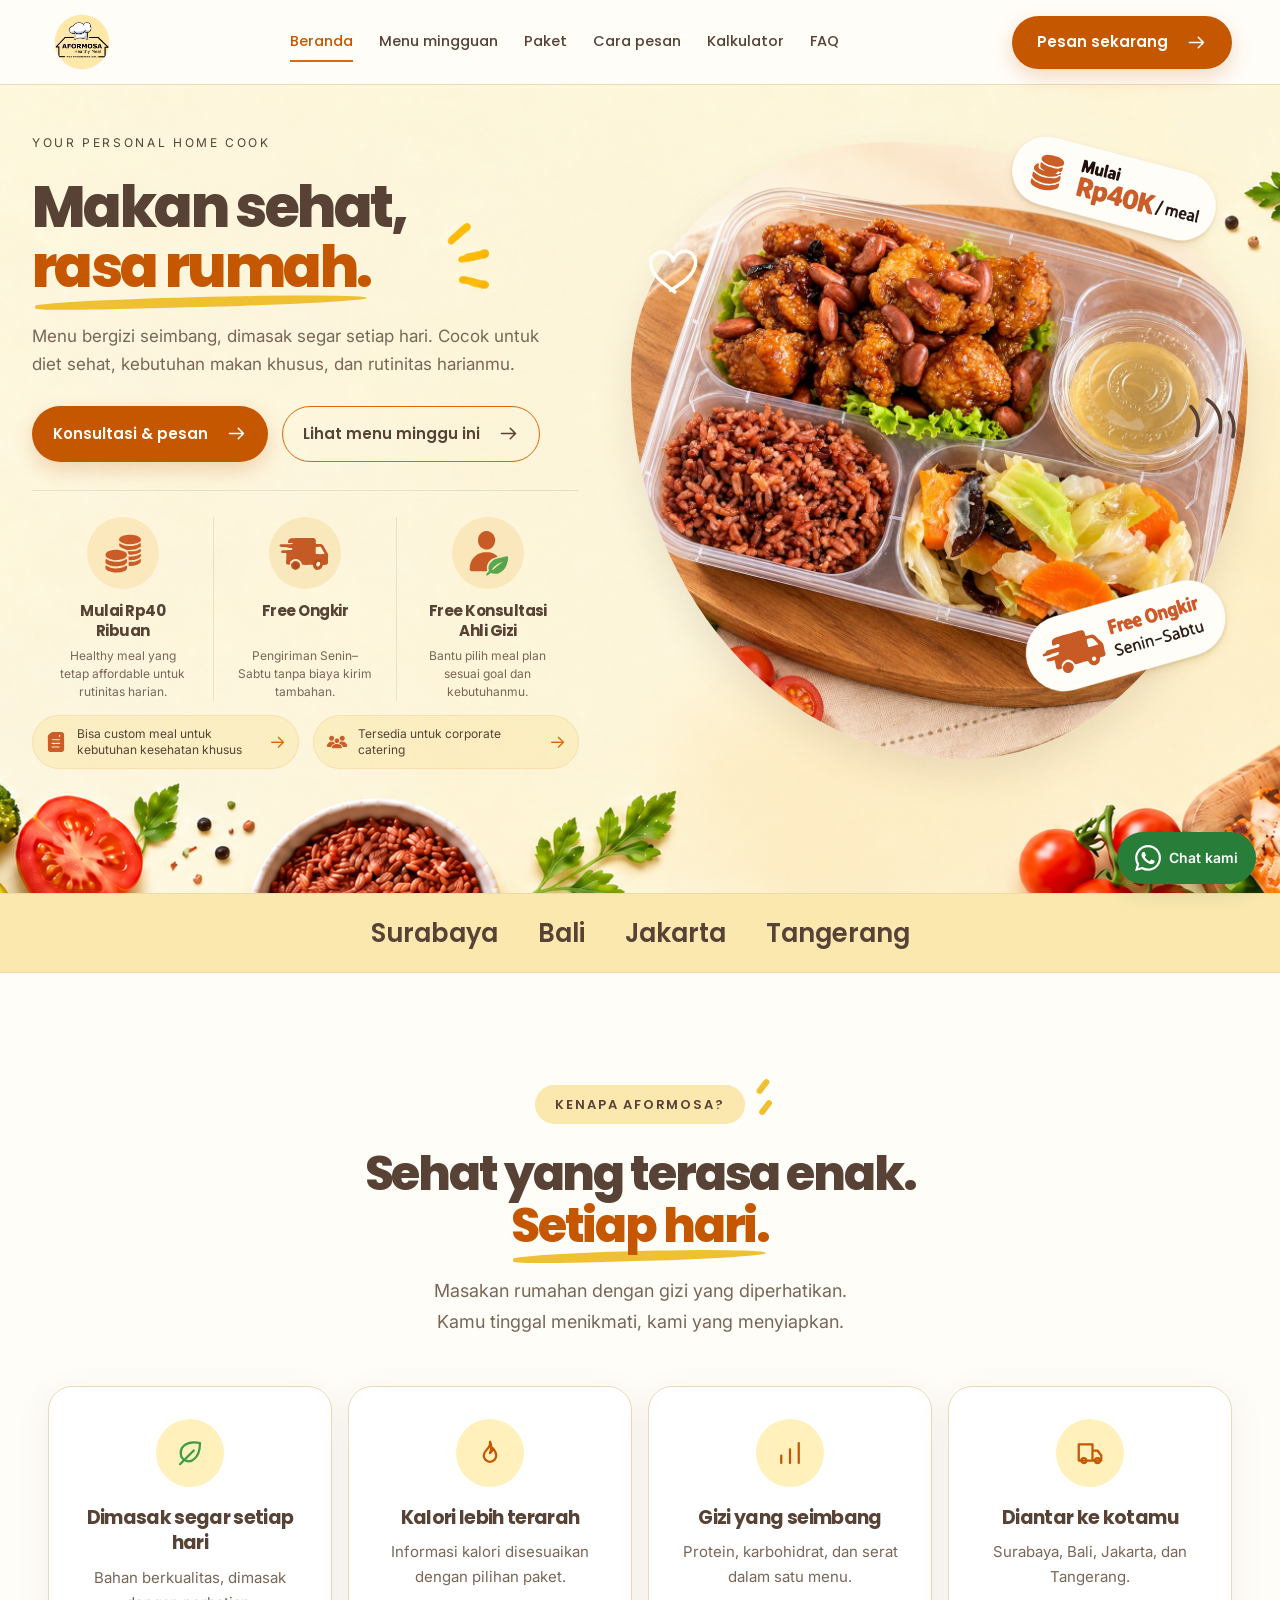
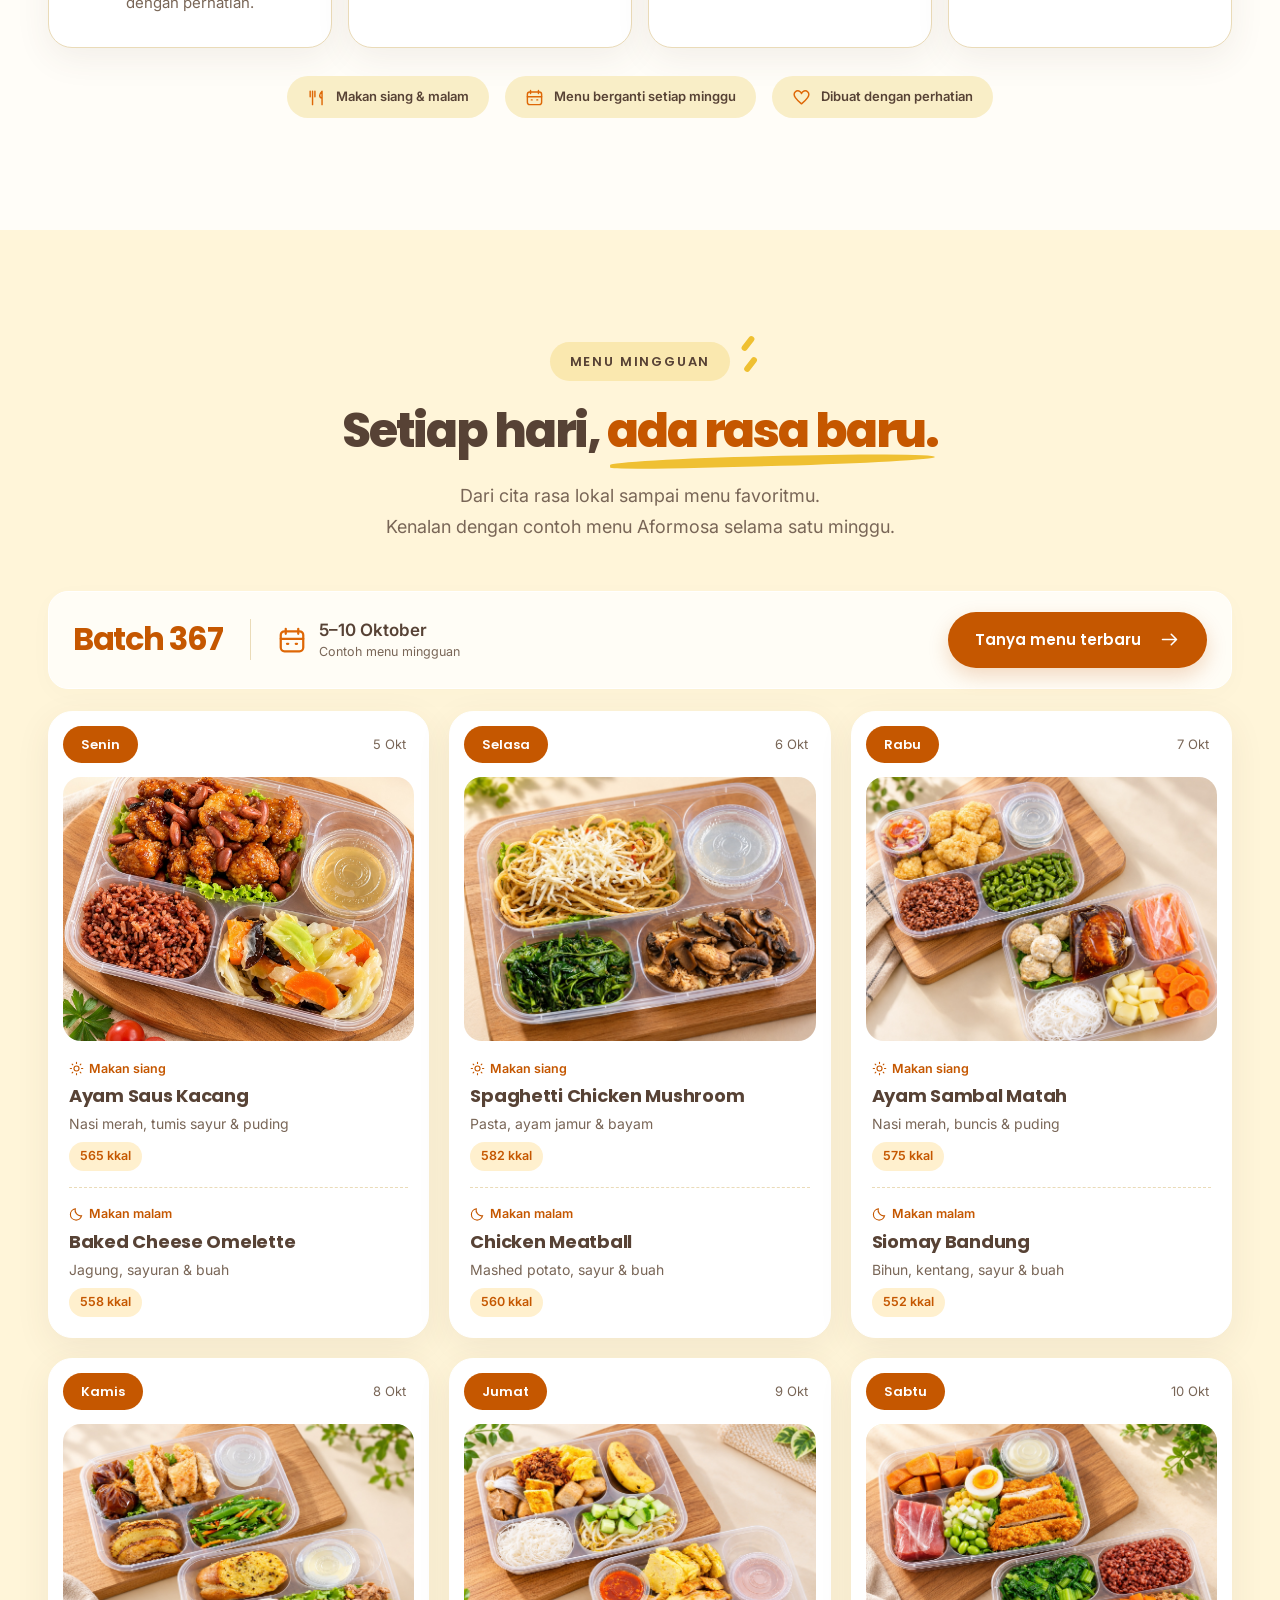
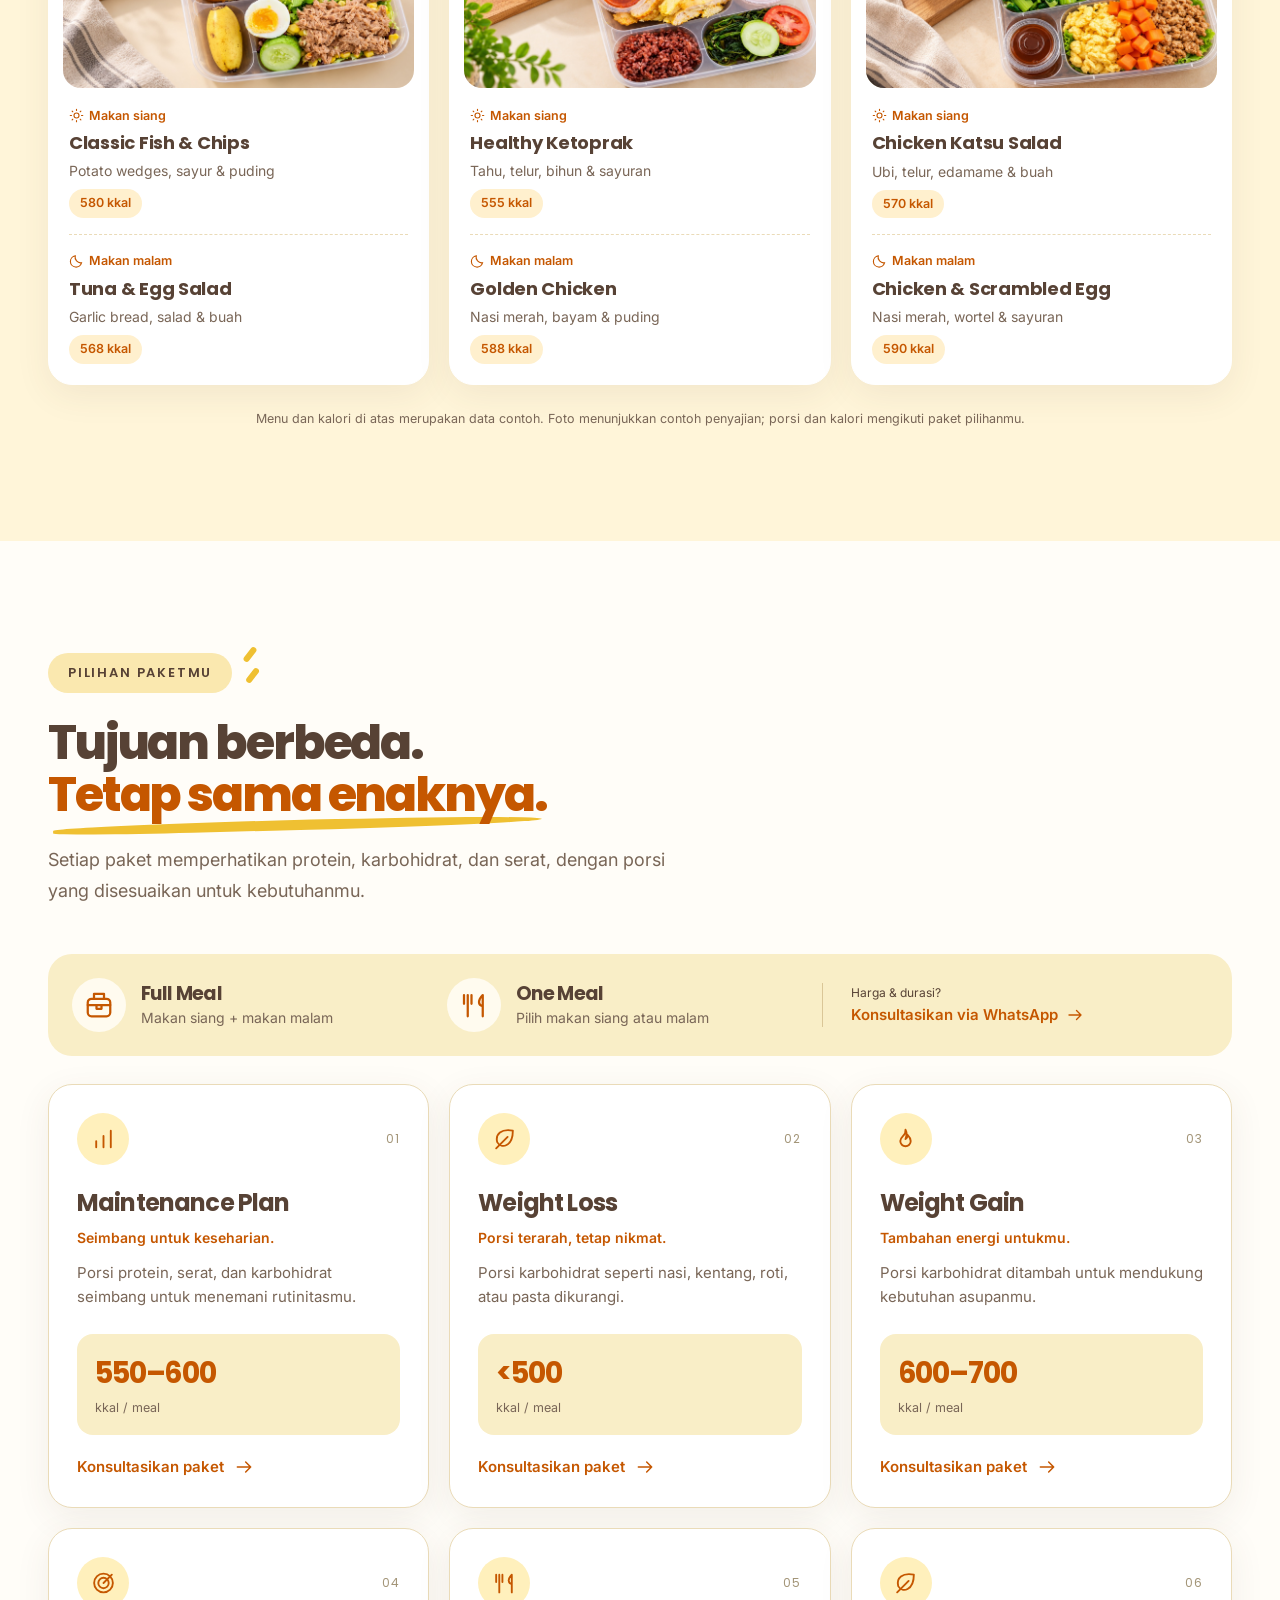
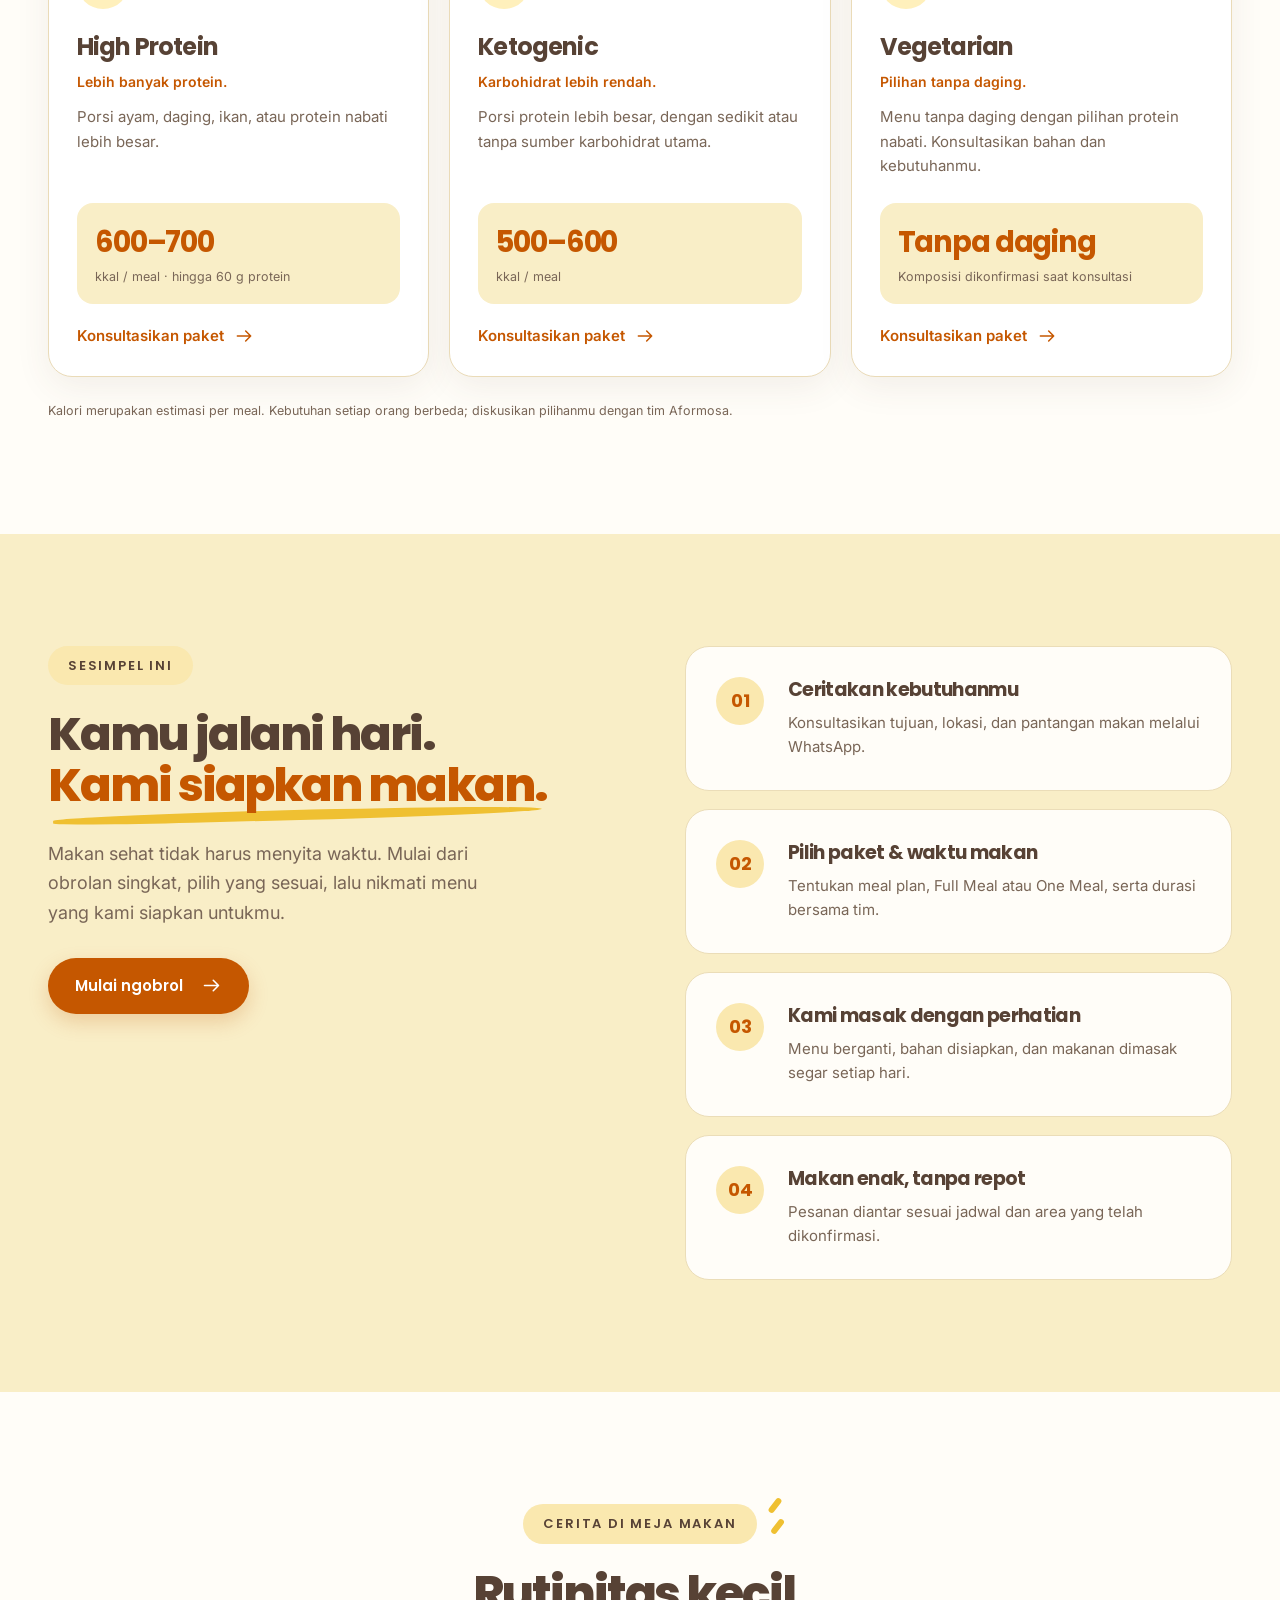
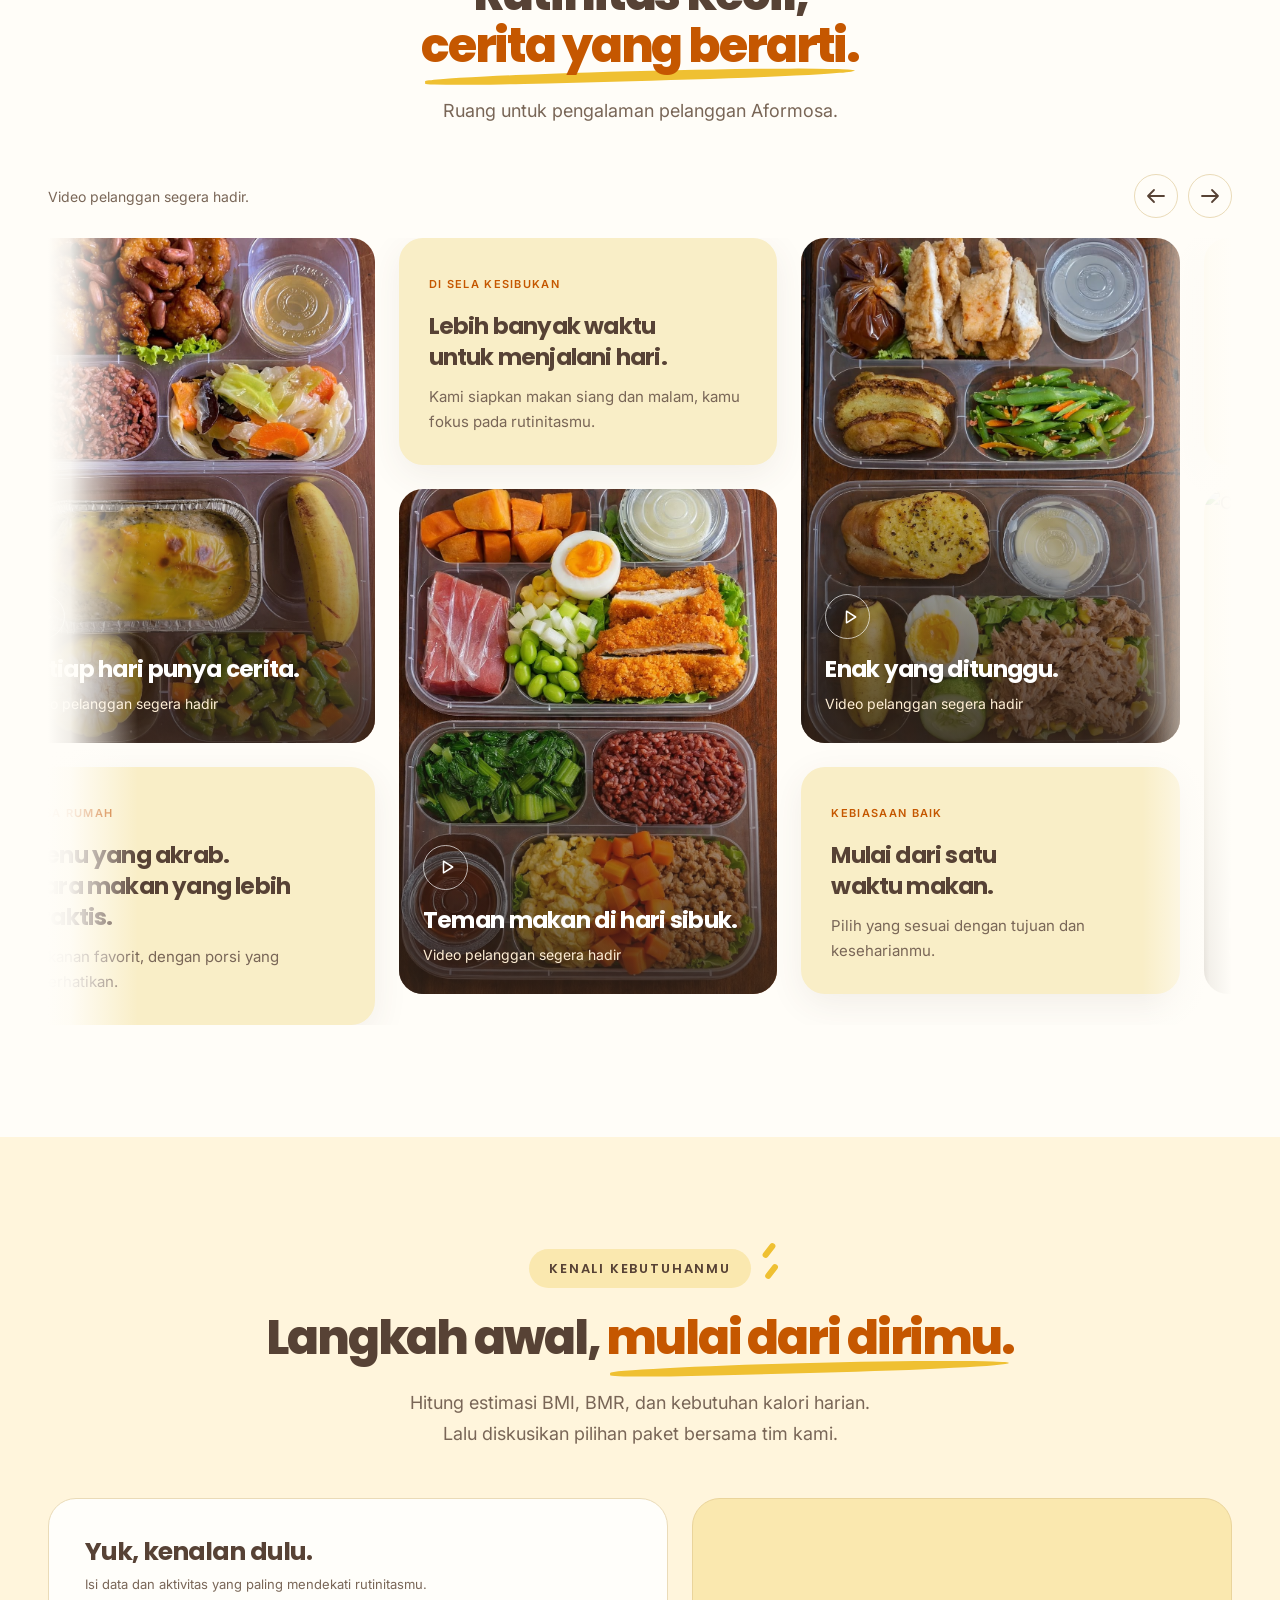
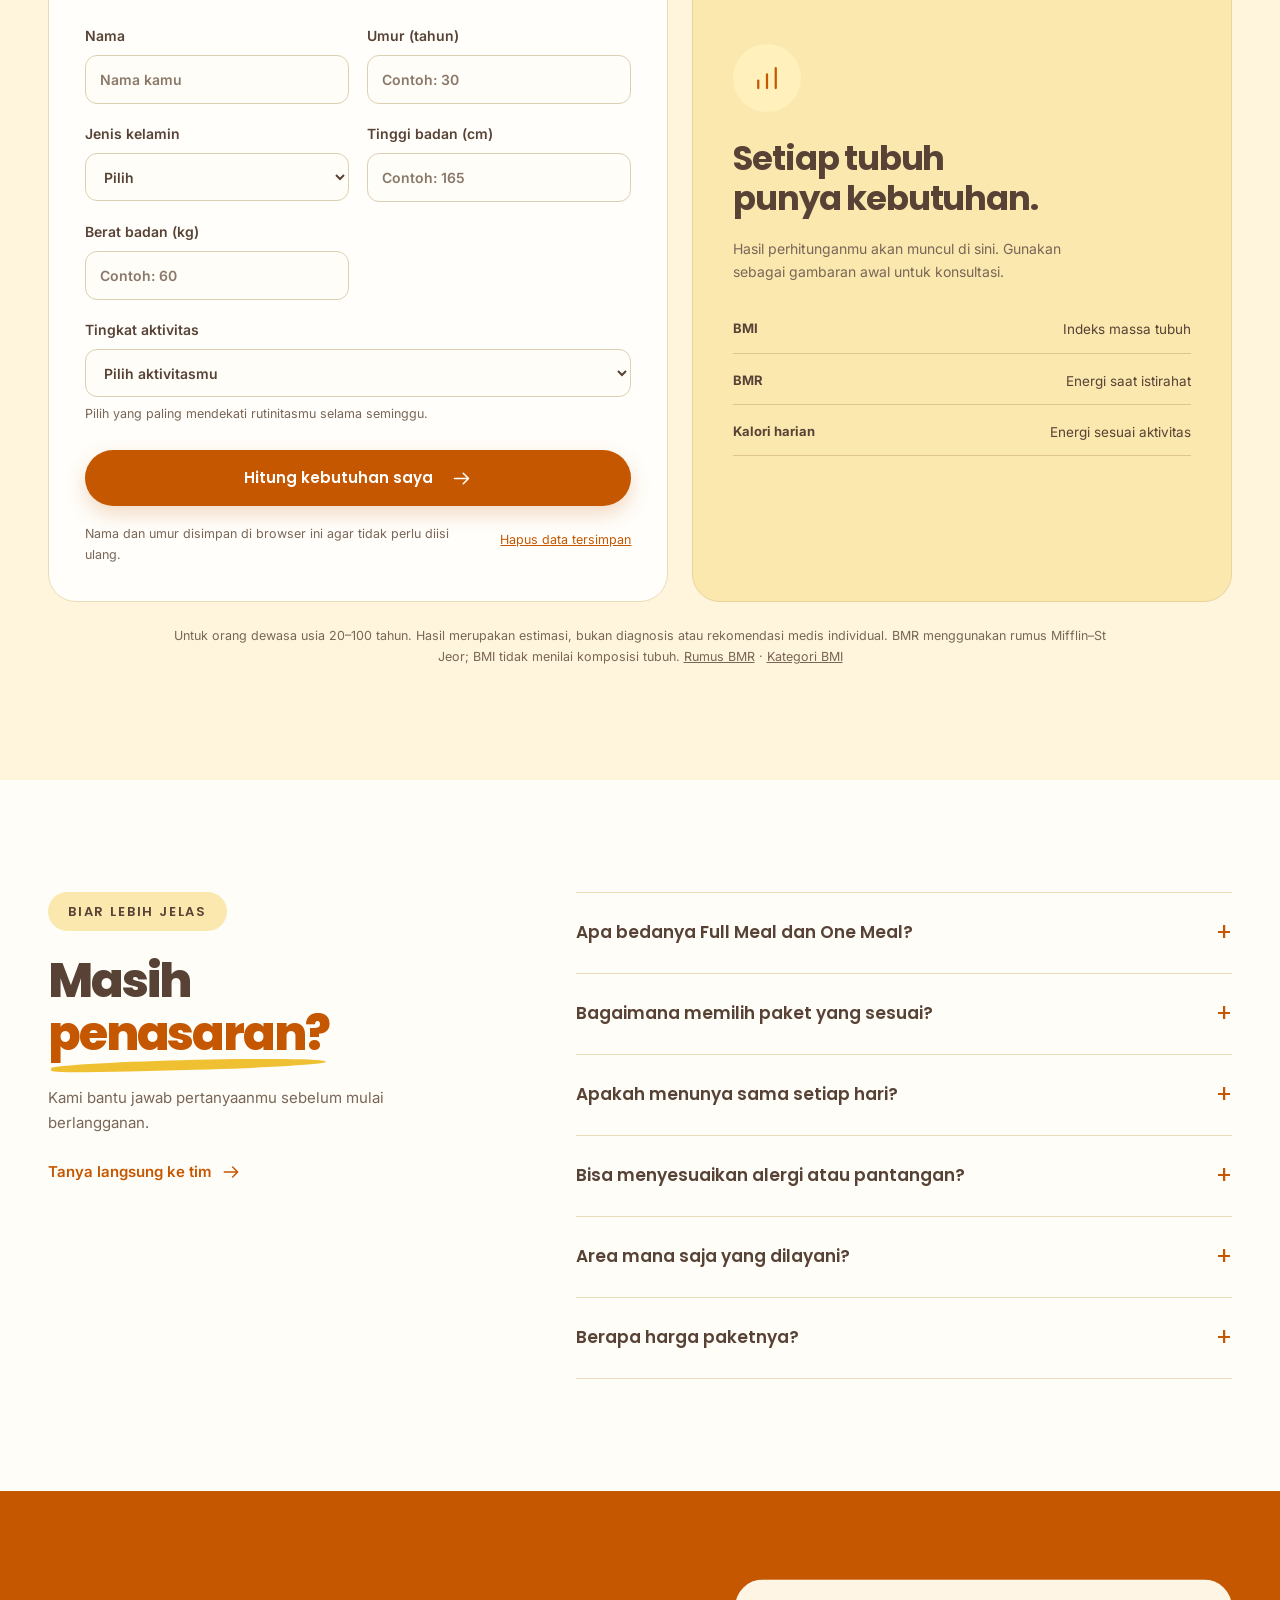
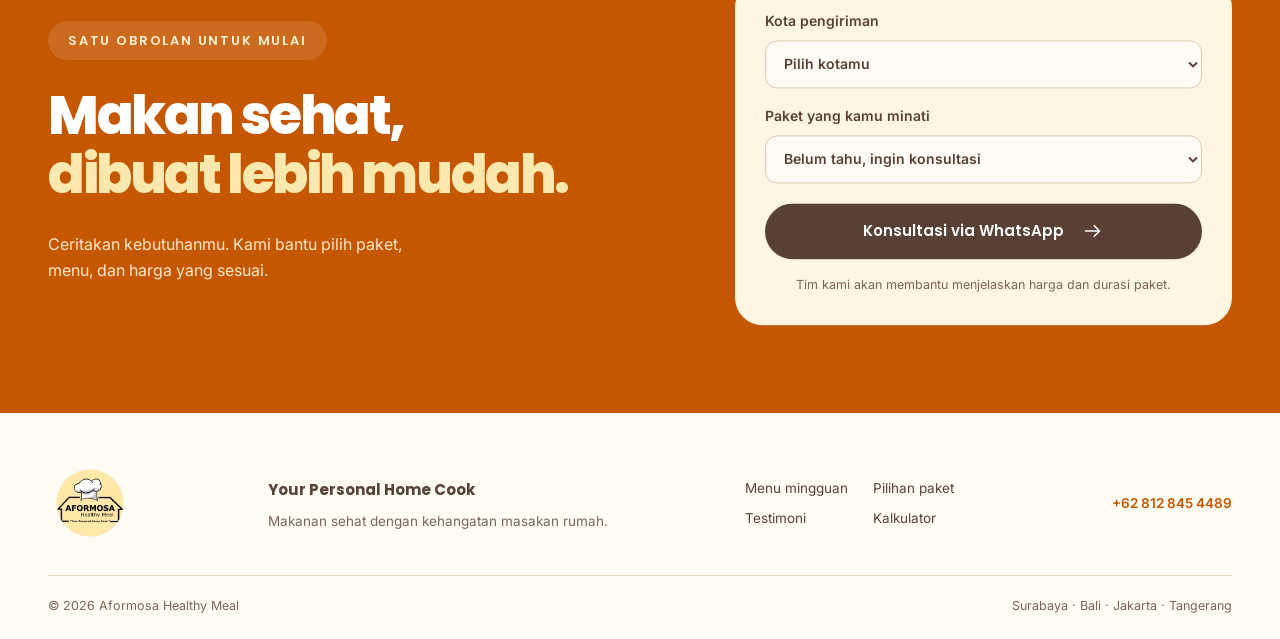
==== commit d2277d19: "Final v1" ====
--- a/index.html
+++ b/index.html
@@ -41,13 +41,14 @@
             <div class="container hero-grid">
                 <div class="hero-copy">
                     <!-- CSS-Based Element: Eyebrow Pill -->
-                    <span class="">Your Personal Home Cook</span>
+                    <span class="hero-eyebrow">Your Personal Home Cook</span>
 
                     <!-- CSS-Based Element: Yellow Headline Underline -->
                     <h1>Makan sehat,<br><span class="underline">rasa rumah.</span></h1>
 
-                    <p class="hero-description">Menu bergizi seimbang, dimasak segar setiap hari. Teman makan untuk
-                        rutinitasmu, dengan rasa yang selalu kamu tunggu.</p>
+                    <p class="hero-description">Menu bergizi seimbang, dimasak segar setiap hari.
+                        Cocok untuk diet sehat, kebutuhan makan khusus,
+                        dan rutinitas harianmu.</p>
                     <div class="hero-actions"><a class="button primary"
                             href="https://wa.me/6281284584489?text=Halo%20Aformosa%2C%20saya%20ingin%20konsultasi%20paket%20dan%20harga%20catering%20sehat."
                             target="_blank" rel="noopener noreferrer">Konsultasi & pesan<svg aria-hidden="true"
@@ -61,26 +62,40 @@
                             </svg></a></div>
                     <div class="hero-benefits">
                         <article class="hero-benefit">
-                            <img class="hero-benefit__icon" src="assets/svg/benefit-icon-fresh.svg" alt=""
+                            <img class="hero-benefit__icon" src="assets/svg/benefit-icon-price.svg" alt=""
                                 aria-hidden="true">
-                            <h3 class="hero-benefit__title">Fresh setiap hari</h3>
-                            <p class="hero-benefit__desc">Dimasak dengan bahan berkualitas</p>
+                            <h3 class="hero-benefit__title">Mulai Rp40 Ribuan</h3>
+                            <p class="hero-benefit__desc">Healthy meal yang tetap affordable untuk rutinitas harian.</p>
                         </article>
 
                         <article class="hero-benefit">
-                            <img class="hero-benefit__icon" src="assets/svg/benefit-icon-portion.svg" alt=""
+                            <img class="hero-benefit__icon" src="assets/svg/benefit-icon-delivery.svg" alt=""
                                 aria-hidden="true">
-                            <h3 class="hero-benefit__title">Porsi sesuai tujuan</h3>
-                            <p class="hero-benefit__desc">Disesuaikan dengan kebutuhanmu</p>
+                            <h3 class="hero-benefit__title">Free Ongkir</h3>
+                            <p class="hero-benefit__desc">Pengiriman Senin–Sabtu tanpa biaya kirim tambahan.</p>
                         </article>
 
                         <article class="hero-benefit">
-                            <img class="hero-benefit__icon" src="assets/svg/benefit-icon-home.svg" alt=""
+                            <img class="hero-benefit__icon" src="assets/svg/benefit-icon-nutritionist.svg" alt=""
                                 aria-hidden="true">
-                            <h3 class="hero-benefit__title">Nutrisi seimbang</h3>
-                            <p class="hero-benefit__desc">Protein, karbo, serat dalam 1 porsi.</p>
+                            <h3 class="hero-benefit__title">Free Konsultasi Ahli Gizi</h3>
+                            <p class="hero-benefit__desc">Bantu pilih meal plan sesuai goal dan kebutuhanmu.</p>
                         </article>
                     </div>
+
+                    <div class="hero-mini-pills">
+                        <a class="hero-mini-pill" href="#paket">
+                            <img src="assets/svg/icon-custom-meal.svg" alt="" aria-hidden="true">
+                            <span>Bisa custom meal untuk kebutuhan kesehatan khusus</span>
+                            <span class="hero-mini-pill__arrow" aria-hidden="true">→</span>
+                        </a>
+
+                        <a class="hero-mini-pill" href="#">
+                            <img src="assets/svg/icon-corporate.svg" alt="" aria-hidden="true">
+                            <span>Tersedia untuk corporate catering</span>
+                            <span class="hero-mini-pill__arrow" aria-hidden="true">→</span>
+                        </a>
+                    </div>
                 </div>
                 <div class="hero-visual">
 
@@ -92,10 +107,11 @@
                     <img class="hero-doodle hero-doodle--curves" src="assets/svg/hero-accent-curves.svg" alt=""
                         aria-hidden="true">
 
-                    <img class="hero-badge hero-badge--calorie" src="assets/svg/hero-badge-calorie.svg"
-                        alt="500–650 KCAL per meal">
-
-                    <img class="hero-badge hero-badge--fresh" src="assets/svg/hero-badge-fresh.svg" alt="Fresh Daily">
+                    <img class="hero-badge hero-badge--price" src="assets/svg/hero-badge-price.svg"
+                        alt="Mulai Rp40K / meal">
+
+                    <img class="hero-badge hero-badge--delivery" src="assets/svg/hero-badge-delivery.svg"
+                        alt="Free Ongkir Senin–Sabtu">
 
                 </div>
             </div>
--- a/styles.css
+++ b/styles.css
@@ -1,491 +1,136 @@
 :root{--orange:#DE6706;--orange-dark:#C55700;--cream:#FAE8AF;--soft:#F9EEC7;--bg:#FFFDF8;--brown:#574235;--muted:#796657;--yellow:#EFC032;--green:#3A9D45;--border:#eadbb8;--heading:'Poppins',sans-serif;--body:'Inter',sans-serif}*{box-sizing:border-box}html{scroll-behavior:smooth;scroll-padding-top:112px}body{margin:0;background:var(--bg);color:var(--brown);font-family:var(--body);font-size:16px;line-height:1.65}main{overflow:hidden}a{color:inherit;text-decoration:none}button,input,select{font:inherit}button,a,input,select,summary{-webkit-tap-highlight-color:transparent}button,summary{cursor:pointer}button{color:inherit}svg{width:24px;height:24px;flex-shrink:0}img{display:block;max-width:100%;object-fit:cover}h1,h2,h3,p{margin:0}h1,h2,h3,.button,.eyebrow{font-family:var(--heading)}h1,h2{letter-spacing:-.045em;line-height:1.1;font-weight:800}h3{line-height:1.35;font-size:21px;letter-spacing:-.035em}p{color:var(--muted)}:focus-visible{outline:3px solid var(--orange-dark);outline-offset:5px}[hidden]{display:none!important}.container{width:min(1280px,calc(100% - 96px));margin-inline:auto}.section{padding:112px 0}.section-heading{margin-bottom:48px;max-width:780px}.section-heading.centered{margin-inline:auto;text-align:center;max-width:1000px}.section-heading h2{font-size:clamp(34px,3.7vw,50px);margin:24px 0}.section-heading p{font-size:18px;line-height:1.7;max-width:650px}.centered p{margin:auto}.eyebrow{display:inline-flex;position:relative;padding:10px 20px;background:var(--cream);border-radius:99px;font-size:12px;font-weight:600;letter-spacing:.15em;text-transform:uppercase;line-height:1.5}.spark:after{content:'';position:absolute;right:-21px;top:-7px;width:6px;height:17px;background:var(--yellow);border-radius:9px;transform:rotate(38deg);box-shadow:15px 15px 0 var(--yellow)}.underline{color:var(--orange-dark);position:relative;display:inline-block;z-index:0}.underline:after{content:'';position:absolute;left:1%;bottom:-9px;width:98%;height:10px;border-radius:50% 55% 50% 30%;background:var(--yellow);transform:rotate(-1.5deg);z-index:-1}.button{display:inline-flex;align-items:center;justify-content:center;gap:18px;min-height:56px;padding:16px 26px;border-radius:99px;border:1.5px solid transparent;font-size:14px;font-weight:600;line-height:1.3;transition:background .25s,box-shadow .25s,color .25s}.button svg{width:21px;height:21px;transition:transform .25s}.button:hover svg,.text-link:hover svg{transform:translateX(4px)}.primary{background:var(--orange-dark);color:#fff}.primary:hover{background:#a94800;box-shadow:0 8px 24px #57423512}.outline{border-color:var(--orange);color:var(--brown);background:transparent}.outline:hover{background:var(--cream)}.text-link{display:inline-flex;align-items:center;gap:10px;color:var(--orange-dark);font-weight:600;font-size:14px}.text-link svg{width:20px;transition:transform .25s}.fine-print{font-size:12px;line-height:1.65;margin-top:24px}.skip-link{position:fixed;left:20px;top:-70px;background:var(--brown);color:white;padding:12px;z-index:100}.skip-link:focus{top:12px}.site-header{position:sticky;top:0;z-index:50;background:#fffaf0f5;backdrop-filter:blur(16px);border-bottom:1px solid var(--border)}.nav-inner{height:106px;display:flex;align-items:center;gap:32px;justify-content:space-between}.brand{flex-shrink:0}.brand img{width:92px;height:92px;object-fit:contain}.nav-inner nav{display:flex;align-items:center;gap:26px}.nav-inner nav a{font-family:var(--heading);font-size:13px;font-weight:500;white-space:nowrap;position:relative;padding:15px 0}.nav-inner nav a:hover,.nav-inner nav a.active{color:var(--orange-dark)}.nav-inner nav a.active:after{content:'';position:absolute;bottom:7px;left:0;right:0;height:2px;background:var(--orange)}.header-order{padding:15px 24px;min-height:50px;white-space:nowrap}.nav-toggle{display:none}
-/* ==========================================================================
-   HERO SECTION (Single Source of Truth)
-   ========================================================================== */
-
-/* --- Hero Section & Background Environment --- */
+/* Hero: one responsive source of truth. */
 .hero {
     position: relative;
-    background-image: url("assets/backgrounds/hero-bg-desktop.png");
-    background-size: cover;
-    background-position: center;
-    background-repeat: no-repeat;
-    overflow-x: clip;
-}
-
-/* --- Primary Hero Layout (Desktop: Left ~47%, Right ~53%) --- */
+    height: auto;
+    background: url("assets/backgrounds/hero-bg-desktop.png") center / cover no-repeat;
+}
 .hero .container.hero-grid {
     display: grid;
-    grid-template-columns: 47fr 53fr;
+    grid-template-columns: minmax(0,47fr) minmax(0,53fr);
+    column-gap: 52px;
     align-items: center;
-    gap: 32px;
     max-width: 1280px;
-    width: 100%;
+    width: calc(100% - 64px);
     margin-inline: auto;
-    padding: 56px 48px 72px;
-    min-height: clamp(560px, 80vh, 730px);
-    position: relative;
-    z-index: 1;
-}
-
-.hero-copy {
-    position: relative;
-}
-
-/* Eyebrow Pill */
-.hero .eyebrow {
-    background: #FAE8AF;
-    color: #574235;
-    font-size: clamp(11.5px, .4vw + 10px, 13px);
-    letter-spacing: .14em;
-}
-
-/* Headline & Yellow Underline */
+    padding: 48px 0 124px;
+    min-height: 700px;
+    height: auto;
+}
+.hero-copy { min-width: 0; text-align: left; }
+.hero-eyebrow {
+    display: block;
+    font-size: 12px;
+    letter-spacing: .22em;
+    text-transform: uppercase;
+    margin-bottom: 24px;
+}
 .hero h1 {
-    font-size: clamp(44px, 4.5vw, 68px);
-    max-width: 650px;
-    margin: 28px 0 24px;
-    line-height: 1.08;
-    letter-spacing: -.04em;
-    font-weight: 800;
-    color: #574235;
-}
-
-.hero h1 .underline {
-    color: #C55700;
-    position: relative;
-    display: inline-block;
-    z-index: 0;
-}
-
-.hero h1 .underline:after {
-    content: '';
-    position: absolute;
-    left: 1%;
-    bottom: -12px;
-    width: 98%;
-    height: 12px;
-    border-radius: 50% 55% 50% 30%;
-    background: #EFC032;
-    transform: rotate(-1.5deg);
-    z-index: -1;
-}
-
-/* Description */
+    max-width: 610px;
+    font-size: clamp(40px,4.5vw,64px);
+    line-height: 1.05;
+    margin-bottom: 24px;
+}
+.hero h1 .underline { white-space: nowrap; }
 .hero-description {
-    font-size: clamp(16px, .5vw + 15px, 19px);
-    line-height: 1.7;
-    max-width: 490px;
-    color: #796657;
-}
-
-/* Call to Actions */
-.hero-actions {
-    display: flex;
-    gap: 12px;
-    flex-wrap: wrap;
-    margin-top: 30px;
-}
-
-.hero-actions .button {
-    font-size: 15px;
-    transition: background .25s, box-shadow .25s, transform .3s cubic-bezier(.22, 1, .36, 1);
-}
-
-.hero-actions .primary {
-    background: #C55700;
-    color: #FFFDF8;
-}
-
-.hero-actions .primary:hover {
-    background: #DE6706;
-}
-
-.hero-actions .outline {
-    border-color: #DE6706;
-    color: #574235;
-}
-
-.hero-actions .button:hover {
-    transform: translateY(-2px);
-}
-
-/* Hero Benefits / Trust Row */
+    max-width: 520px;
+    font-size: 17px;
+    line-height: 1.65;
+    margin-bottom: 28px;
+}
+.hero-actions { display: flex; flex-wrap: wrap; gap: 14px; margin-bottom: 28px; }
+.hero-actions .button { padding: 15px 20px; font-size: 13px; }
 .hero-benefits {
     display: grid;
-    grid-template-columns: repeat(3, 1fr);
-    align-items: start;
-    margin-top: 36px;
-    padding-top: 28px;
-    border-top: 1px solid #e8d9b4;
-}
-
-.hero-benefit {
-    display: flex;
-    flex-direction: column;
-    align-items: center;
-    text-align: center;
-    padding: 0 16px;
-    position: relative;
-}
-
-.hero-benefit:not(:last-child) {
-    border-right: 1px solid #e8d9b4;
-}
-
-.hero-benefit__icon {
-    width: 78px;
-    height: 78px;
-    object-fit: contain;
-    margin-bottom: 12px;
-}
-
-.hero-benefit__title {
-    font-family: 'Poppins', var(--heading), sans-serif;
-    font-size: 19px;
-    font-weight: 700;
-    line-height: 1.25;
-    color: #574235;
-    margin: 0 0 6px 0;
-}
-
-.hero-benefit__desc {
-    font-family: 'Inter', var(--body), sans-serif;
-    font-size: 14.5px;
-    line-height: 1.45;
-    color: #796657;
-    margin: 0;
-}
-
-/* --- Hero Visual & Layered Foreground Assets --- */
-.hero-visual {
-    position: relative;
-    isolation: isolate;
-    overflow: visible;
-    min-width: 0;
-    display: flex;
-    align-items: center;
-    justify-content: flex-end;
-}
-
-/* Layer 2: Main Food Image */
+    grid-template-columns: repeat(3,minmax(0,1fr));
+    width: 100%;
+    margin-top: 28px;
+    padding-top: 26px;
+    border-top: 1px solid rgba(87,66,53,.12);
+}
+.hero-benefit { text-align: center; padding: 0 14px; min-width: 0; }
+.hero-benefit:not(:last-child) { border-right: 1px solid rgba(87,66,53,.12); }
+.hero-benefit__icon { width: 72px; height: 72px; object-fit: contain; margin: 0 auto 12px; }
+.hero-benefit__title { font-size: 15px; line-height: 1.35; min-height: 2.7em; margin-bottom: 6px; }
+.hero-benefit__desc { font-size: 12px; line-height: 1.5; max-width: 180px; margin-inline: auto; }
+.hero-mini-pills { display: grid; grid-template-columns: repeat(2,minmax(0,1fr)); gap: 14px; margin-top: 14px; position: relative; z-index: 2; }
+.hero-mini-pill {
+    display: flex; align-items: center; gap: 10px; min-width: 0;
+    min-height: 48px; padding: 10px 12px; border-radius: 999px;
+    background: rgba(250,232,175,.58); border: 1px solid rgba(222,103,6,.10);
+    color: #574235; font-size: 12px; line-height: 1.3;
+}
+.hero-mini-pill img { flex: 0 0 22px; width: 22px; height: 22px; object-fit: contain; }
+.hero-mini-pill span:nth-child(2) { flex: 1; min-width: 0; text-align: left; }
+.hero-mini-pill__arrow { font-size: 18px; color: #DE6706; }
+.hero-visual { position: relative; width: 100%; max-width: 640px; margin-left: auto; overflow: visible; isolation: isolate; min-width: 0; }
 .hero-food {
-    position: relative;
-    z-index: 2;
-    width: 94%;
-    max-width: 620px;
-    margin-left: auto;
-    aspect-ratio: 1;
-    object-fit: cover;
+    display: block; position: relative; z-index: 2;
+    width: 100%; max-width: 620px; height: auto; margin-left: auto;
+    aspect-ratio: 1; object-fit: cover;
     border-radius: 42% 58% 46% 54% / 38% 38% 62% 62%;
-    box-shadow: 0 16px 36px rgba(87, 66, 53, 0.12);
-    display: block;
-}
-
-/* Layer 3: Doodles */
-.hero-doodle {
-    position: absolute;
-    z-index: 3;
-    pointer-events: none;
-    user-select: none;
-    object-fit: contain;
-}
-
-.hero-doodle--heart {
-    width: 70px;
-    height: auto;
-    left: 8%;
-    top: 16%;
-}
-
-.hero-doodle--curves {
-    width: 90px;
-    height: auto;
-    right: 1%;
-    top: 22%;
-}
-
-/* Layer 4: Floating Badges */
-.hero-badge {
-    position: absolute;
-    z-index: 4;
-    pointer-events: none;
-    user-select: none;
-    object-fit: contain;
-    height: auto;
-}
-
-.hero-badge--calorie {
-    width: 250px;
-    top: 2%;
-    right: -1%;
-    animation: heroBadgeFloatCalorie 5s ease-in-out infinite;
-}
-
-.hero-badge--fresh {
-    width: 220px;
-    right: -2%;
-    bottom: 4%;
-    animation: heroBadgeFloatFresh 6s ease-in-out -2s infinite;
-}
-
-@keyframes heroBadgeFloatCalorie {
-    0%, 100% {
-        transform: translateY(0);
-    }
-    50% {
-        transform: translateY(-8px);
-    }
-}
-
-@keyframes heroBadgeFloatFresh {
-    0%, 100% {
-        transform: translateY(0);
-    }
-    50% {
-        transform: translateY(-8px);
-    }
-}
-
-/* --- Hero Responsive Rules --- */
-/* Large Desktop (min-width: 1600px) */
-@media (min-width: 1600px) {
+    box-shadow: 0 16px 36px rgba(87,66,53,.12); transform: none;
+}
+.hero-badge { position: absolute; height: auto; object-fit: contain; z-index: 5; pointer-events: none; }
+.hero-badge--price { width: 245px; top: -12px; right: 12px; transform: rotate(4deg); }
+.hero-badge--delivery { width: 235px; right: 4px; bottom: 46px; transform: rotate(-5deg); }
+.hero-doodle { position: absolute; height: auto; object-fit: contain; z-index: 3; pointer-events: none; }
+.hero-doodle--heart { width: 60px; left: 2%; top: 16%; }
+.hero-doodle--curves { width: 70px; right: 0; top: 40%; }
+@media (min-width:1200px) {
+    .hero-benefit { padding-inline: 22px; }
+}
+@media (min-width:769px) and (max-width:1199px) {
+    .hero .container.hero-grid { column-gap: 28px; width: calc(100% - 48px); }
+    .hero h1 { font-size: clamp(34px,4.4vw,52px); }
+    .hero-benefit { padding-inline: 8px; }
+    .hero-benefit__title { font-size: 13px; }
+    .hero-badge--price, .hero-badge--delivery { width: 190px; }
+}
+@media (max-width:768px) {
+    .hero { background-image: url("assets/backgrounds/hero-bg-mobile.png"); background-position: center top; }
     .hero .container.hero-grid {
-        min-height: 790px;
-    }
-    .hero-visual {
-        margin-right: -28px;
-    }
-}
-
-/* Tablet (max-width: 1100px) */
-@media (max-width: 1100px) {
-    .hero .container.hero-grid {
-        min-height: clamp(520px, 70vh, 660px);
-        gap: 28px;
-        padding: 48px 36px 56px;
-    }
-    .hero h1 {
-        font-size: clamp(38px, 4.4vw, 54px);
-    }
-    .hero-description {
-        font-size: 16.5px;
-    }
-    .hero-badge--calorie {
-        width: 210px;
-        top: 2%;
-        right: 0;
-    }
-    .hero-badge--fresh {
-        width: 190px;
-        right: 0;
-        bottom: 3%;
-    }
-    .hero-doodle--heart {
-        width: 58px;
-        left: 6%;
-    }
-    .hero-doodle--curves {
-        width: 75px;
-    }
+        display: flex; flex-direction: column; align-items: center;
+        width: 100%; max-width: 520px; padding: 18px 18px 180px;
+        min-height: 0; height: auto; gap: 0; text-align: center;
+    }
+    .hero-copy { display: contents; }
+    .hero-eyebrow { order: 1; margin: 18px 0; letter-spacing: .12em; font-size: 11px; }
+    .hero h1 { order: 2; font-size: clamp(34px,10vw,44px); line-height: 1.03; margin: 0 0 18px; max-width: 100%; }
+    .hero-description { order: 3; font-size: 15px; line-height: 1.6; max-width: 390px; margin: 0 auto; text-align: center; }
+    .hero-actions { order: 4; display: flex; flex-direction: column; width: 100%; max-width: 400px; gap: 10px; margin: 24px auto 0; }
+    .hero-actions .button { width: 100%; min-height: 50px; font-size: 14px; }
+    .hero-visual { order: 5; width: 100%; max-width: 420px; margin: 36px auto 0; }
+    .hero-food { width: 90%; margin-inline: auto; }
+    .hero-badge--price { width: 150px; top: -14px; right: 6px; transform: rotate(5deg); }
+    .hero-badge--delivery { width: 150px; right: 0; bottom: 18px; transform: rotate(-5deg); }
+    .hero-doodle--heart { width: 42px; left: 1%; top: 17%; }
+    .hero-doodle--curves { width: 49px; right: 0; top: 40%; }
     .hero-benefits {
-        margin-top: 28px;
-        padding-top: 22px;
+        order: 6; display: grid; grid-template-columns: repeat(3,minmax(0,1fr));
+        width: 100%; gap: 0; margin-top: 28px; padding-top: 24px;
+        border-top: 0; align-items: start;
     }
     .hero-benefit {
-        padding: 0 8px;
-    }
+        display: flex; flex-direction: column; align-items: center;
+        text-align: center; padding: 0 7px; min-width: 0; border-bottom: 0;
+    }
+    .hero-benefit:not(:last-child) { border-right: 1px solid rgba(87,66,53,.12); }
     .hero-benefit__icon {
-        width: 64px;
-        height: 64px;
-        margin-bottom: 10px;
+        width: clamp(48px,15vw,68px); height: clamp(48px,15vw,68px);
+        margin: 0 auto 12px; align-self: center;
     }
     .hero-benefit__title {
-        font-size: 16px;
+        font-size: clamp(11px,3vw,14px); line-height: 1.35;
+        min-height: 4.05em; margin-bottom: 6px;
     }
     .hero-benefit__desc {
-        font-size: 13px;
-    }
-}
-
-/* Mobile (max-width: 768px) */
-@media (max-width: 768px) {
-    .hero {
-        background-image: url("assets/backgrounds/hero-bg-mobile.png");
-        background-size: cover;
-        background-position: center top;
-        background-repeat: no-repeat;
-    }
-
-    .hero .container.hero-grid {
-        display: flex;
-        flex-direction: column;
-        padding: 36px 20px 48px;
-        min-height: unset;
-        gap: 0;
-    }
-
-    .hero-copy {
-        display: contents;
-    }
-
-    /* Strict Mobile Order:
-       1. eyebrow
-       2. headline
-       3. paragraph
-       4. CTA
-       5. food visual
-       6. trust row */
-    .hero .eyebrow {
-        order: 1;
-        align-self: flex-start;
-    }
-
-    .hero h1 {
-        order: 2;
-        font-size: clamp(34px, 9.2vw, 48px);
-        margin: 18px 0 18px;
-        max-width: 100%;
-    }
-
-    .hero-description {
-        order: 3;
-        font-size: 16px;
-        line-height: 1.65;
-        max-width: 100%;
-    }
-
-    .hero-actions {
-        order: 4;
-        width: 100%;
-        margin-top: 24px;
-        gap: 12px;
-    }
-
-    .hero-actions .button {
-        width: 100%;
-        min-height: 50px;
-        font-size: 14.5px;
-    }
-
-    .hero-visual {
-        order: 5;
-        width: 100%;
-        max-width: 440px;
-        margin: 28px auto 0;
-        padding: 12px 0;
-        justify-content: center;
-    }
-
-    /* Mobile food image: sized so background ingredients remain visible near outer edges */
-    .hero-food {
-        width: 86%;
-        max-width: 360px;
-        margin-inline: auto;
-    }
-
-    .hero-benefits {
-        order: 6;
-        width: 100%;
-        margin-top: 32px;
-        padding-top: 24px;
-        border-top: 1px solid #e8d9b4;
-        display: flex;
-        flex-direction: column;
-        gap: 22px;
-    }
-
-    .hero-benefit {
-        display: flex;
-        flex-direction: column;
-        align-items: center;
-        text-align: center;
-        padding: 0;
-    }
-
-    .hero-benefit:not(:last-child) {
-        border-right: none;
-    }
-
-    .hero-benefit__icon {
-        width: 72px;
-        height: 72px;
-        margin-bottom: 10px;
-    }
-
-    .hero-benefit__title {
-        font-size: 18px;
-        margin: 0 0 4px 0;
-    }
-
-    .hero-benefit__desc {
-        font-size: 14px;
-        max-width: 280px;
-        margin: 0;
-    }
-
-    /* Badges scale down proportionally */
-    .hero-badge--calorie {
-        width: 48%;
-        max-width: 180px;
-        min-width: 135px;
-        top: 2%;
-        right: -2%;
-    }
-
-    .hero-badge--fresh {
-        width: 48%;
-        max-width: 165px;
-        min-width: 125px;
-        right: 0%;
-        bottom: 2%;
-    }
-
-    /* Doodles reduced to ~60% */
-    .hero-doodle--heart {
-        width: 42px;
-        left: 4%;
-        top: 12%;
-    }
-
-    .hero-doodle--curves {
-        width: 54px;
-        right: 2%;
-        top: 18%;
-    }
-}
-
-/* Small Mobile (max-width: 480px) */
-@media (max-width: 480px) {
-    .hero .container.hero-grid {
-        padding-left: 20px;
-        padding-right: 20px;
-    }
-
-    .hero-food {
-        width: 84%;
-        max-width: 320px;
-    }
-
-    .hero-badge--calorie {
-        width: 48%;
-        min-width: 125px;
-        right: -3%;
-    }
-
-    .hero-badge--fresh {
-        width: 48%;
-        min-width: 115px;
-        right: -2%;
-    }
-}
-
-/* Reduced Motion Accessibility */
-@media (prefers-reduced-motion: reduce) {
-    .hero-badge--calorie,
-    .hero-badge--fresh {
-        animation: none !important;
-    }
+        font-size: clamp(10px,2.6vw,12px); line-height: 1.5;
+        max-width: 150px; margin: 0 auto;
+    }
+    .hero-mini-pills { order: 7; display: flex; flex-direction: column; width: 100%; gap: 8px; margin-top: 14px; }
+    .hero-mini-pill { width: 100%; min-height: 44px; padding: 9px 12px; font-size: 12px; }
+    .hero-mini-pill img { width: 22px; height: 22px; }
 }
 .benefits-section{background:var(--bg)}.benefit-grid{display:grid;grid-template-columns:repeat(4,1fr);grid-auto-flow:dense;gap:16px}.benefit{border:1px solid var(--border);border-radius:24px;padding:32px 22px;text-align:center;background:#fffefa}.icon-disc{display:inline-flex;align-items:center;justify-content:center;background:#fff0bc;border-radius:50%;width:68px;height:68px;color:var(--orange-dark)}.icon-disc svg{width:30px;height:30px}.benefit:first-child .icon-disc{color:var(--green)}.benefit h3{font-size:18px;margin:18px 0 10px}.benefit p{font-size:14px}.little-tags{display:flex;justify-content:center;gap:16px;margin-top:28px;flex-wrap:wrap}.little-tags span{display:flex;gap:10px;align-items:center;padding:10px 20px;border-radius:99px;background:var(--soft);font-size:12px;font-weight:600}.little-tags svg{width:19px;height:19px;color:var(--orange)}.menu-section{background:#fff5d9}.batch-bar{display:flex;justify-content:space-between;align-items:center;gap:24px;background:#fffdf6;border:1px solid #fff;border-radius:20px;padding:20px 24px;margin-bottom:22px;box-shadow:0 6px 25px #57423506}.batch-title{display:flex;align-items:center;gap:28px}.batch-title>strong{font-family:var(--heading);font-size:32px;letter-spacing:-.04em;color:var(--orange-dark)}.batch-title>span{display:flex;align-items:center;gap:12px;padding-left:26px;border-left:1px solid var(--border);font-weight:600;font-size:17px;line-height:1.4}.batch-title svg{color:var(--orange);width:30px;height:30px}.batch-title small{display:block;font-size:12px;font-weight:400;color:var(--muted)}.menu-controls{display:flex;justify-content:center;gap:8px;margin:24px 0}.menu-controls button{border:1px solid var(--border);border-radius:99px;background:transparent;padding:11px 22px;font-size:13px;font-weight:600;min-height:44px}.menu-controls button.active{color:white;border-color:var(--orange-dark);background:var(--orange-dark)}.weekly-grid{display:grid;grid-template-columns:repeat(3,1fr);gap:20px;grid-auto-flow:dense}.menu-card{background:#fffefa;border-radius:24px;overflow:hidden;padding:14px;border:1px solid #fff;transition:box-shadow .3s}.menu-card:hover{box-shadow:0 12px 30px #57423512}.menu-card-heading{display:flex;align-items:center;justify-content:space-between;margin-bottom:14px;gap:10px}.day-pill{background:var(--orange-dark);color:#fff;border-radius:99px;padding:7px 16px;font-family:var(--heading);font-size:12px;font-weight:600}.menu-card-heading time{font-size:12px;color:var(--muted);padding-right:8px}.menu-photo{overflow:hidden;border-radius:15px;aspect-ratio:4/3;position:relative;background:var(--soft)}.menu-photo img{width:100%;height:100%;object-fit:cover;object-position:center 18%;transition:transform .7s}.menu-card:hover img{transform:scale(1.045)}.meal-details{display:grid;grid-template-columns:1fr 1fr;gap:14px;padding:16px 4px 5px}.meal-type{display:flex;align-items:center;gap:5px;font-size:11px;color:var(--orange-dark);font-weight:600;margin-bottom:5px}.meal-type svg{width:15px;height:15px}.meal-details h3{font-size:13px;line-height:1.35;letter-spacing:-.015em}.meal-details p{font-size:11px;line-height:1.5;margin-top:5px}.kcal{font-size:10px;display:inline-block;color:var(--orange-dark);background:#fff0ce;padding:3px 8px;border-radius:99px;margin-top:8px;font-weight:600}.menu-section>.container>.fine-print{text-align:center}.format-switch{display:grid;grid-template-columns:1fr 1fr 1.1fr;background:var(--soft);border-radius:24px;padding:24px;gap:24px;margin-bottom:28px;align-items:center}.format-switch>div{display:flex;gap:15px;align-items:center}.format-switch h3{font-size:19px}.format-switch p{font-size:13px}.format-switch .icon-disc{width:54px;height:54px;flex-shrink:0;background:#fffbef}.format-switch>span{font-size:12px;padding-left:28px;border-left:1px solid #dac697}.format-switch a{display:flex;align-items:center;gap:8px;color:var(--orange-dark);font-weight:600}.format-switch a svg{width:18px}.plan-grid{display:grid;grid-template-columns:repeat(3,1fr);grid-auto-flow:dense;gap:20px}.plan-card{padding:28px;background:#fffefa;border:1px solid var(--border);border-radius:24px;display:flex;flex-direction:column;transition:box-shadow .3s}.plan-card:hover{box-shadow:0 12px 30px #5742350d}.plan-top{display:flex;justify-content:space-between;align-items:center;margin-bottom:22px}.plan-top .icon-disc{height:52px;width:52px}.plan-top svg{width:25px}.plan-index{font-family:var(--heading);color:#a39578;font-size:12px;letter-spacing:.1em}.plan-card h3{font-size:24px}.plan-sub{font-weight:600;color:var(--orange-dark);font-size:13px;margin:6px 0 12px}.plan-card>p:not(.plan-sub){font-size:14px;flex:1}.nutrition{margin:24px 0 20px;padding-top:20px;border-top:1px solid var(--border);display:flex;flex-direction:column}.nutrition strong{font-family:var(--heading);font-size:29px;letter-spacing:-.04em}.nutrition span{font-size:11px;color:var(--muted)}.how-section{background:var(--soft)}.how-layout{display:grid;grid-template-columns:1fr 1fr;gap:90px;align-items:start}.how-intro h2{font-size:46px;margin:24px 0 28px}.how-intro p{font-size:18px;margin-bottom:30px;max-width:450px}.steps{display:grid;gap:18px}.step{display:flex;gap:24px;padding:30px;background:#fffdf8;border:1px solid #ebddb8;border-radius:24px;position:relative}.step>span{font-family:var(--heading);font-weight:700;color:var(--orange-dark);font-size:26px;line-height:1.2}.step h3{font-size:19px;margin-bottom:8px}.step p{font-size:14px}.testimonials-section{background:var(--bg)}.testimonial-nav{display:flex;align-items:center;justify-content:space-between;margin-bottom:20px}.testimonial-nav p{font-size:13px}.testimonial-nav>div{display:flex;gap:10px}.testimonial-nav button{height:44px;width:44px;display:grid;place-items:center;border:1px solid var(--border);background:transparent;border-radius:50%}.testimonial-nav button:hover{background:var(--soft)}#testimonial-prev svg{transform:rotate(180deg)}.testimonial-track{display:flex;gap:24px;overflow-x:auto;scroll-snap-type:x mandatory;scrollbar-width:none}.testimonial-track::-webkit-scrollbar{display:none}.testimonial-column{flex:0 0 calc((100% - 48px)/3);display:flex;flex-direction:column;gap:24px;scroll-snap-align:start}.video-slot{position:relative;border-radius:24px;overflow:hidden;background:var(--soft);aspect-ratio:3/4}.video-slot img{width:100%;height:100%;object-fit:cover;transition:transform .7s}.video-slot:hover img{transform:scale(1.045)}.video-slot:after{content:'';position:absolute;inset:0;background:linear-gradient(transparent 35%,#302219c9)}.video-placeholder{position:absolute;bottom:28px;left:24px;right:24px;color:white;z-index:2;display:flex;flex-direction:column;gap:8px}.video-placeholder strong{font-family:var(--heading);font-size:23px;letter-spacing:-.03em;line-height:1.25}.video-placeholder small{color:#ffefd6;font-size:12px}.play-disc{display:grid;place-items:center;width:45px;height:45px;border:1px solid #ffffffa8;border-radius:50%;margin-bottom:8px}.play-disc svg{width:20px;margin-left:2px}.story-card{padding:30px;border-radius:24px;background:var(--soft);min-height:226px}.story-card>span{font-size:11px;font-weight:600;color:var(--orange-dark);text-transform:uppercase;letter-spacing:.12em}.story-card h3{font-size:23px;margin:14px 0 12px}.story-card p{font-size:13px}.video-slot video{position:relative;z-index:3;width:100%;height:100%;object-fit:cover;display:block;background:#302219}.video-slot.has-video:after{display:none}.calculator-section{background:#fff5dc}.calculator-layout{display:grid;grid-template-columns:1.15fr 1fr;gap:24px;align-items:stretch}.calculator-layout form{background:#fffefa;border:1px solid var(--border);padding:36px;border-radius:28px}.form-heading{margin-bottom:28px}.form-heading h3{font-size:25px}.form-heading p{font-size:13px;margin-top:6px}.form-grid{display:grid;grid-template-columns:1fr 1fr;gap:18px}.form-grid label,.cta-layout label{font-size:12px;font-weight:600;display:flex;flex-direction:column;gap:8px}.activity-field{grid-column:1/-1}.form-grid small{font-size:11px;font-weight:400;line-height:1.5;color:var(--muted)}input,select{border:1px solid #ddcfb3;background:#fffdf8;color:var(--brown);border-radius:12px;min-height:48px;padding:12px 14px;width:100%;min-width:0;font-size:14px}select{padding-right:28px}input::placeholder{color:#8a7869}input:focus,select:focus{outline:2px solid var(--orange);outline-offset:2px}.calculator-layout form>.button{width:100%;margin-top:26px}.save-note{margin-top:18px;display:flex;gap:16px;align-items:start}.save-note p{font-size:10px;flex:1}.save-note button{padding:0;border:0;background:transparent;text-decoration:underline;font-size:10px;line-height:1.6;min-height:32px;color:var(--orange-dark)}.calculator-results{padding:40px;border:1px solid #ead49b;border-radius:28px;background:var(--cream);display:flex;align-items:center}.calculator-results>div{width:100%}#calculator-empty>h3{font-size:34px;margin:26px 0 18px;line-height:1.2}#calculator-empty>p{font-size:14px;max-width:330px}.result-explain{margin-top:35px;display:flex;flex-direction:column;gap:16px}.result-explain span{display:flex;justify-content:space-between;gap:16px;font-size:12px;border-bottom:1px solid #dec58e;padding-bottom:12px}.result-explain strong{font-size:13px}.result-main{margin:28px 0}.result-main>strong{font-family:var(--heading);font-size:64px;line-height:1;color:var(--orange-dark);letter-spacing:-.06em}.result-main>span{font-size:16px;margin-left:10px}.result-main p{font-size:12px;margin-top:10px}.result-pair{display:grid;grid-template-columns:1fr 1fr;gap:16px}.result-pair>div{background:#fff8e6;padding:18px;border-radius:16px;display:flex;flex-direction:column;gap:6px}.result-pair span{font-size:12px;font-weight:600}.result-pair strong{font-family:var(--heading);font-size:28px;line-height:1.2}.result-pair small{font-size:10px}#activity-result-label{font-size:12px;margin:20px 0}.calculator-results .button{width:100%}.calculator-disclaimer{font-size:11px;max-width:950px;margin:24px auto 0;text-align:center}.calculator-disclaimer a{text-decoration:underline}.faq-layout{display:grid;grid-template-columns:1fr 1.5fr;gap:90px}.faq-layout .section-heading{margin-bottom:0}.faq-layout h2{font-size:48px}.faq-layout p{font-size:15px}.faq-layout .text-link{margin-top:24px}.faq-list details{border-bottom:1px solid var(--border);padding:22px 0}.faq-list details:first-child{border-top:1px solid var(--border)}summary{display:flex;justify-content:space-between;align-items:center;gap:20px;font-family:var(--heading);font-weight:600;font-size:15px;list-style:none;line-height:1.5}summary::-webkit-details-marker{display:none}summary>span{font-size:24px;font-weight:400;color:var(--orange-dark);transition:transform .2s}details[open] summary>span{transform:rotate(45deg)}.faq-list details p{font-size:14px;padding-top:14px;padding-right:35px}.cta-section{padding:88px 0;background:var(--orange-dark);color:white}.cta-layout{display:grid;grid-template-columns:1.2fr 1fr;gap:90px;align-items:center}.cta-layout .eyebrow{background:#ffffff1f;color:#fff0d0;font-size:11px}.cta-layout h2{font-size:54px;margin:26px 0}.cta-layout h2 span{color:var(--cream)}.cta-layout p{color:#ffe8cc;font-size:16px}.cta-layout form{display:grid;gap:16px;background:#fff8e8;border-radius:28px;padding:30px;color:var(--brown)}.cta-layout .button{background:var(--brown);color:#fff;margin-top:4px}.cta-layout .button:hover{background:#3c2b20}.cta-layout small{font-size:11px;color:var(--muted);text-align:center}footer{background:#fffcf3;padding:48px 0 22px}.footer-main{display:flex;align-items:center;gap:30px;justify-content:space-between}.footer-main>.brand img{width:84px;height:84px}.footer-main strong{font-family:var(--heading);font-size:15px}.footer-main p{font-size:12px;margin-top:6px}.footer-links{display:grid;grid-template-columns:1fr 1fr;gap:8px 25px;font-size:12px}.footer-main>a:last-child{font-size:13px;font-weight:600;color:var(--orange-dark)}.footer-bottom{display:flex;justify-content:space-between;margin-top:30px;border-top:1px solid var(--border);padding-top:20px;font-size:11px;color:var(--muted)}.floating-wa{position:fixed;right:24px;bottom:22px;display:flex;align-items:center;gap:8px;background:#287e38;color:white;border-radius:99px;padding:13px 18px;z-index:40;box-shadow:0 5px 24px #1c50242a;font-size:12px;font-weight:600}.floating-wa:hover{background:#20662d}.floating-wa svg{width:25px;height:25px}.reveal-words span{display:inline}
 @media(max-width:1150px){.container{width:calc(100% - 64px)}.nav-inner{gap:20px}.nav-inner nav{gap:17px}.nav-inner nav a{font-size:11px}.header-order{font-size:12px;padding:14px 18px}.how-layout,.faq-layout,.cta-layout{gap:50px}.how-intro h2{font-size:39px}.plan-card{padding:24px}.plan-card h3{font-size:21px}.section-heading h2{font-size:43px}.footer-main{gap:20px}.footer-main p{max-width:210px}.footer-links{gap:8px 16px}.weekly-grid{gap:16px}.meal-details{gap:10px}.calculator-layout form{padding:28px}.calculator-results{padding:30px}}
--- a/refine.css
+++ b/refine.css
@@ -461,51 +461,6 @@
 
 /* Center the mobile Hero and keep service cities on one line. */
 @media (max-width: 768px) {
-    body .hero .container.hero-grid {
-        align-items: center;
-        text-align: center;
-    }
-
-    body .hero .hero-copy > span,
-    body .hero .eyebrow {
-        order: 1;
-        align-self: center;
-        max-width: 100%;
-    }
-
-    body .hero h1,
-    body .hero-description {
-        width: 100%;
-        text-align: center;
-        margin-inline: auto;
-    }
-
-    body .hero-actions {
-        flex-direction: column;
-        align-items: center;
-        justify-content: center;
-        max-width: 440px;
-        margin-inline: auto;
-    }
-
-    body .hero-visual {
-        align-self: center;
-        margin-inline: auto;
-    }
-
-    body .hero-benefits {
-        align-items: center;
-    }
-
-    body .hero-benefit {
-        width: 100%;
-        align-items: center;
-        text-align: center;
-    }
-
-    body .hero-benefit__desc {
-        margin-inline: auto;
-    }
 
     body .container.city-strip {
         width: 100%;
@@ -571,17 +526,7 @@
 
 /* Keep mobile Hero benefit text above the bottom ingredient decoration. */
 @media (max-width: 768px) {
-    body .hero .container.hero-grid {
-        padding-bottom: 88px;
-    }
-
-    body .hero-benefits {
-        margin-top: 16px;
-        padding-top: 18px;
-        gap: 18px;
-        position: relative;
-        z-index: 1;
-    }
+
 }
 
 body .calculator-results {
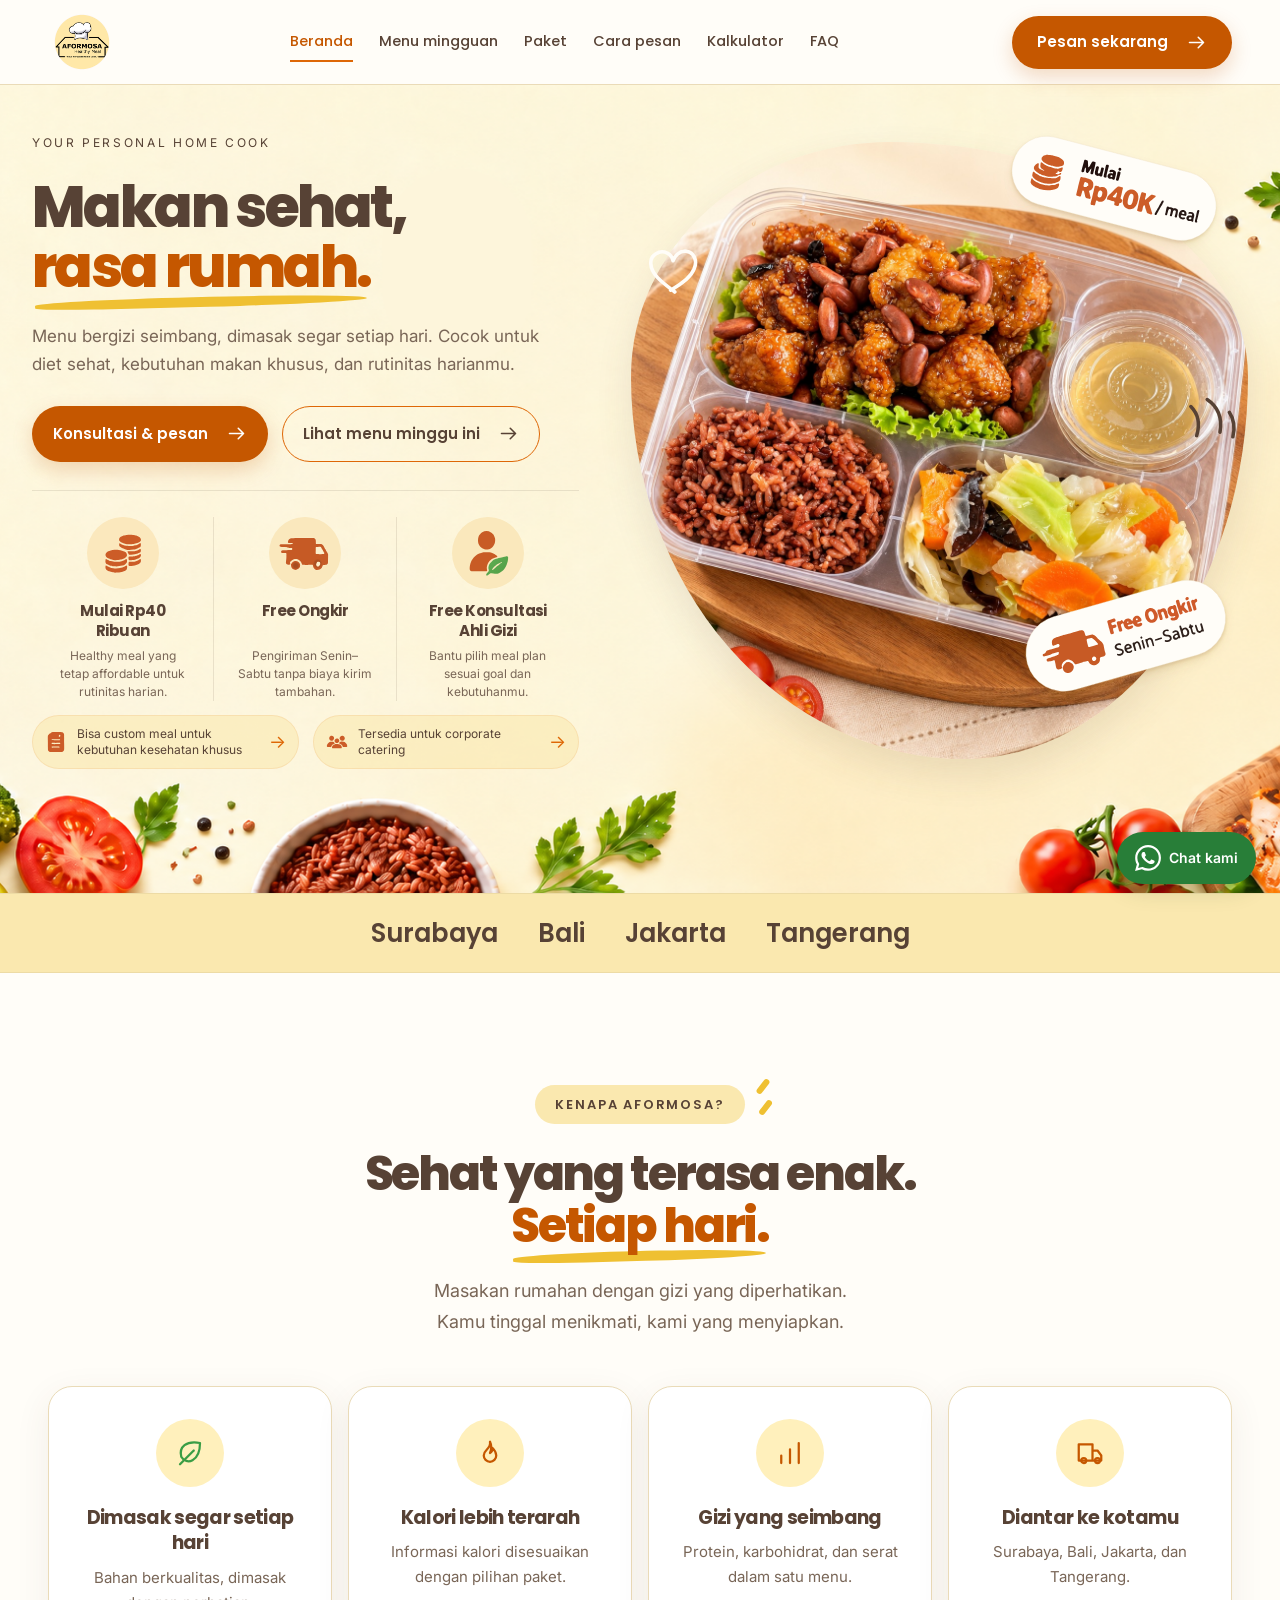
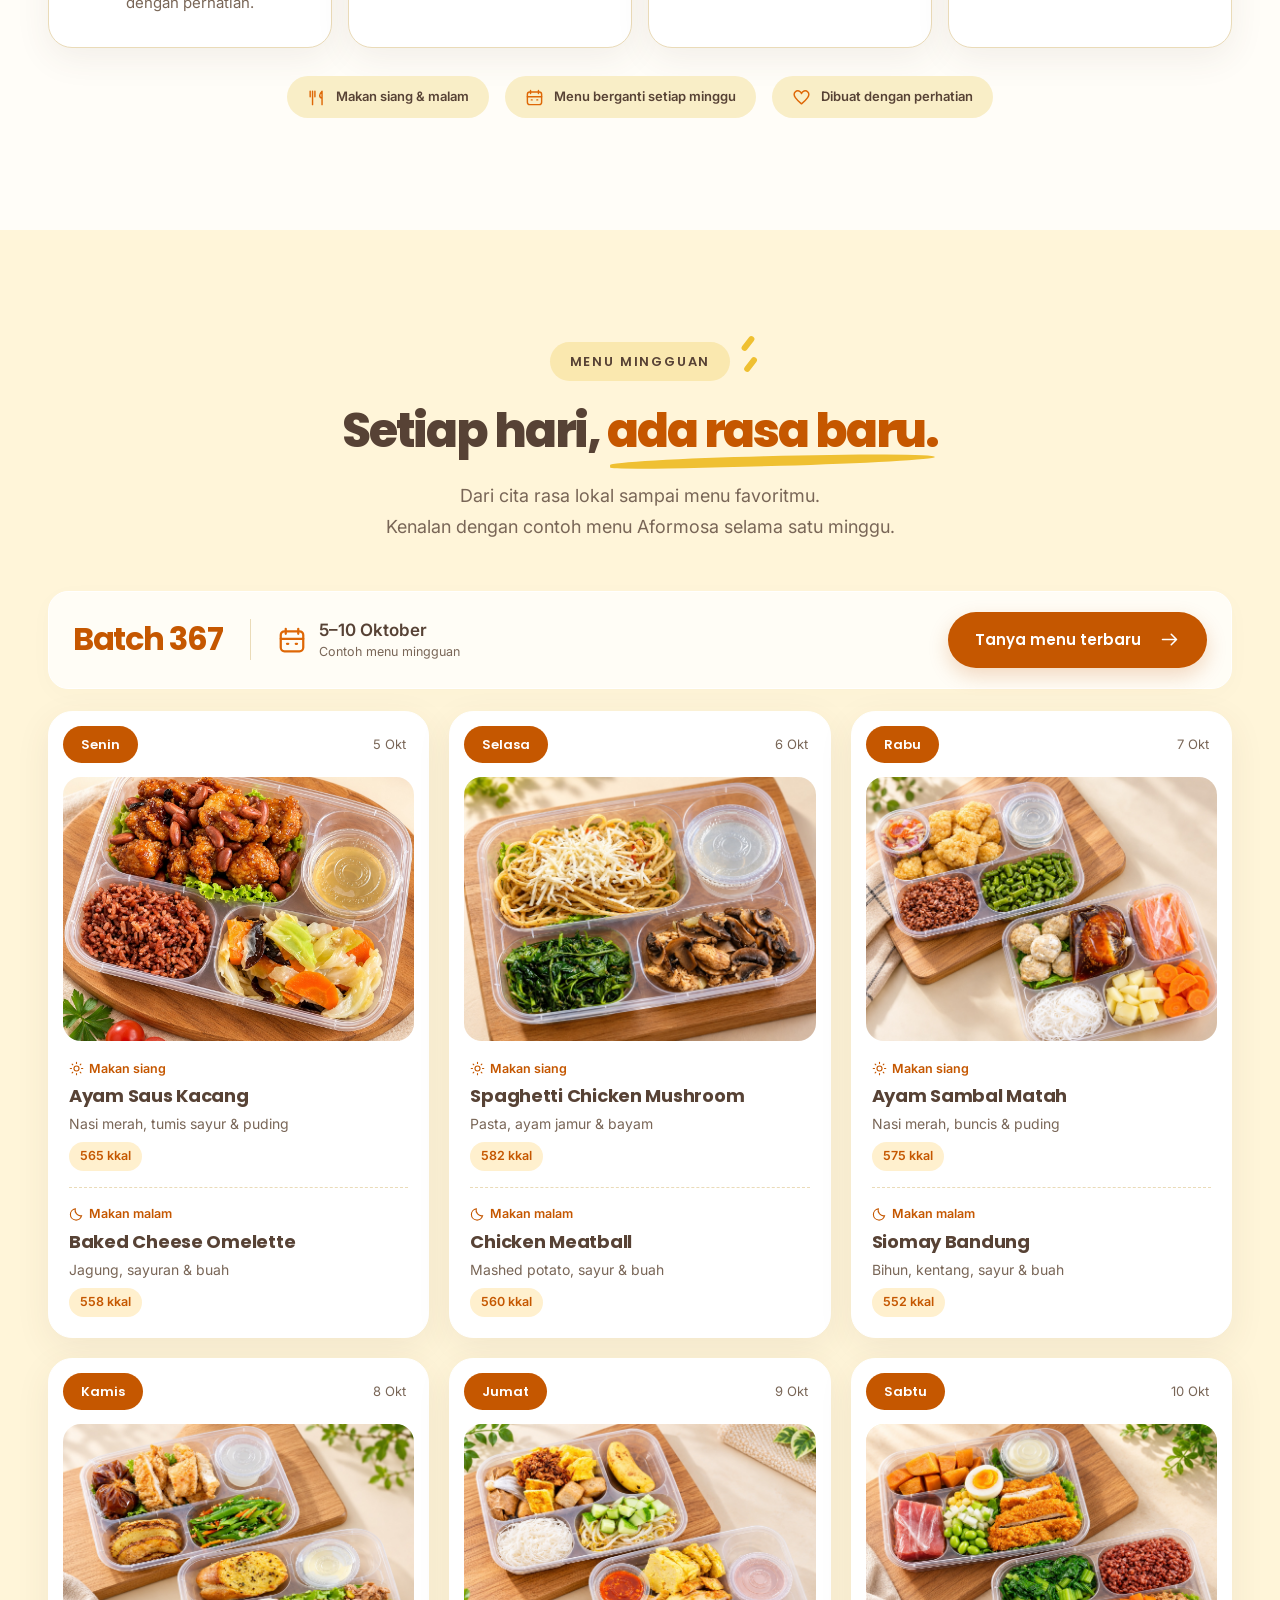
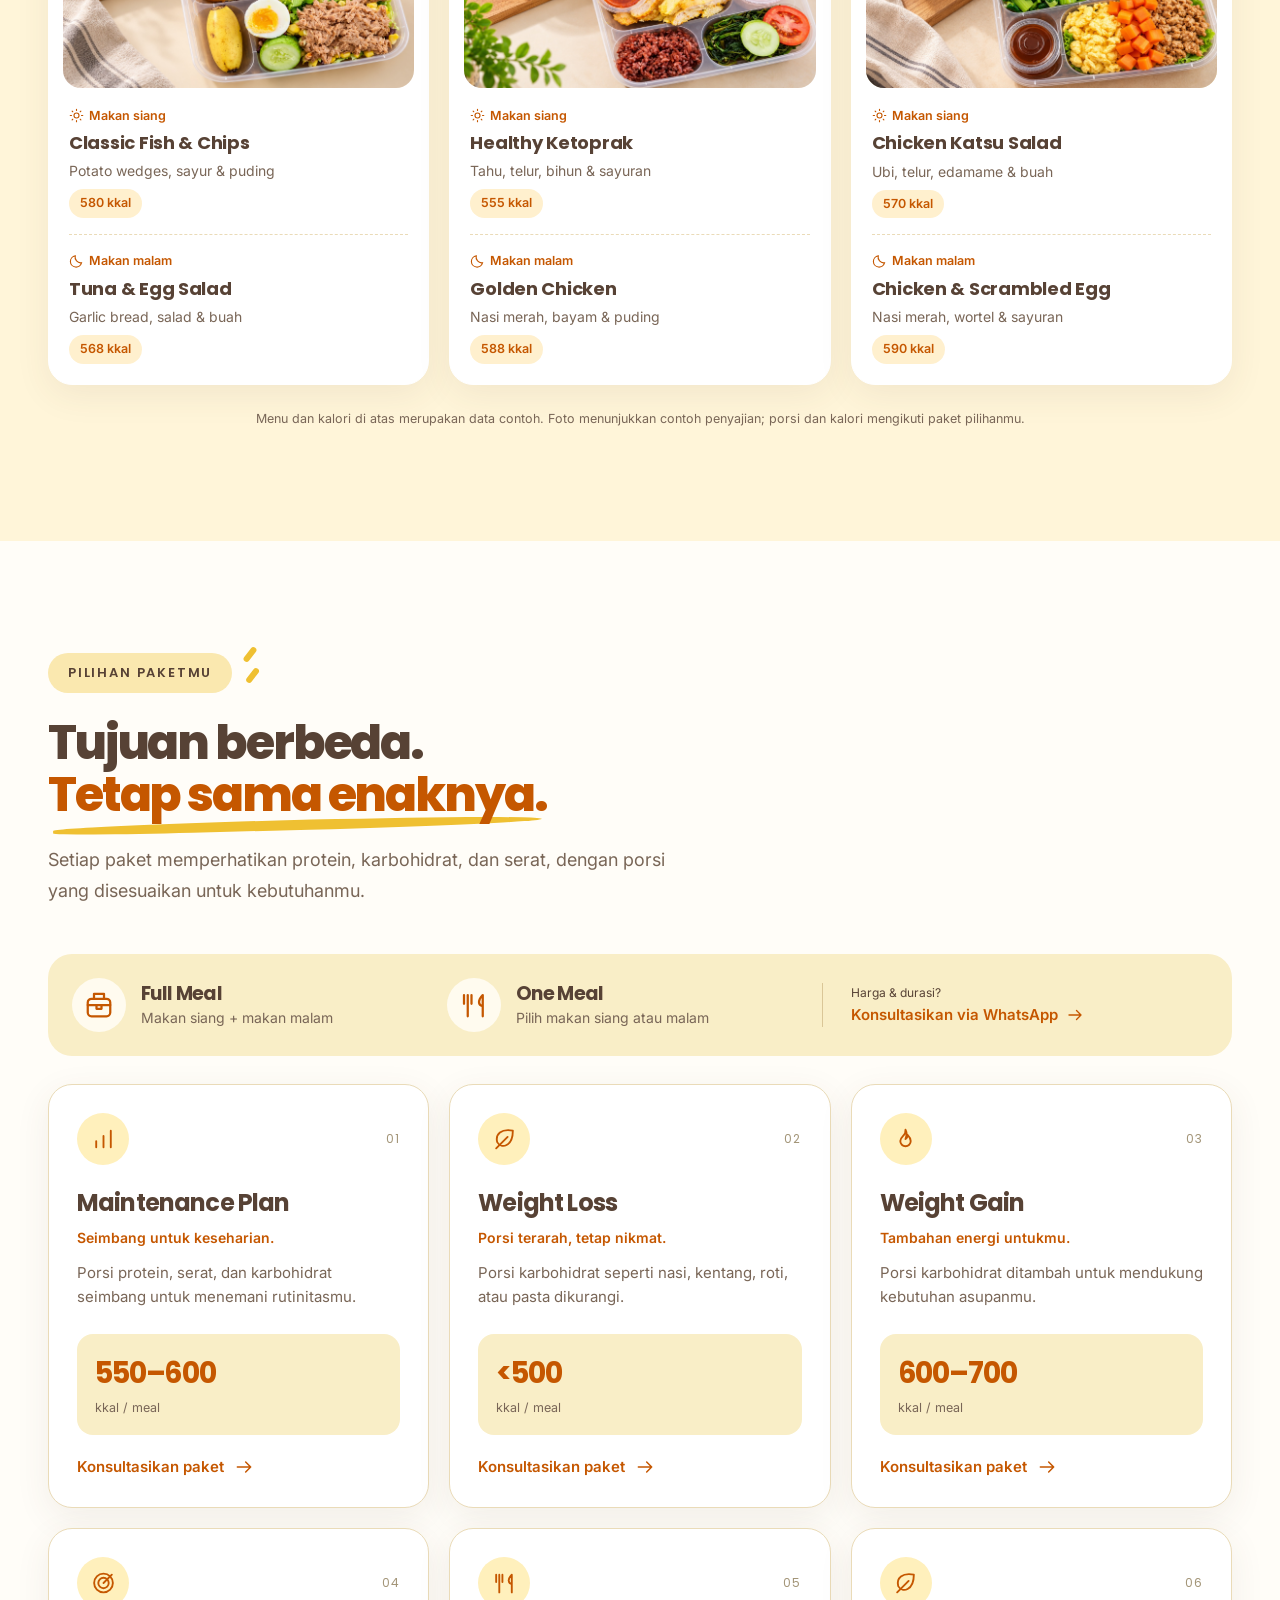
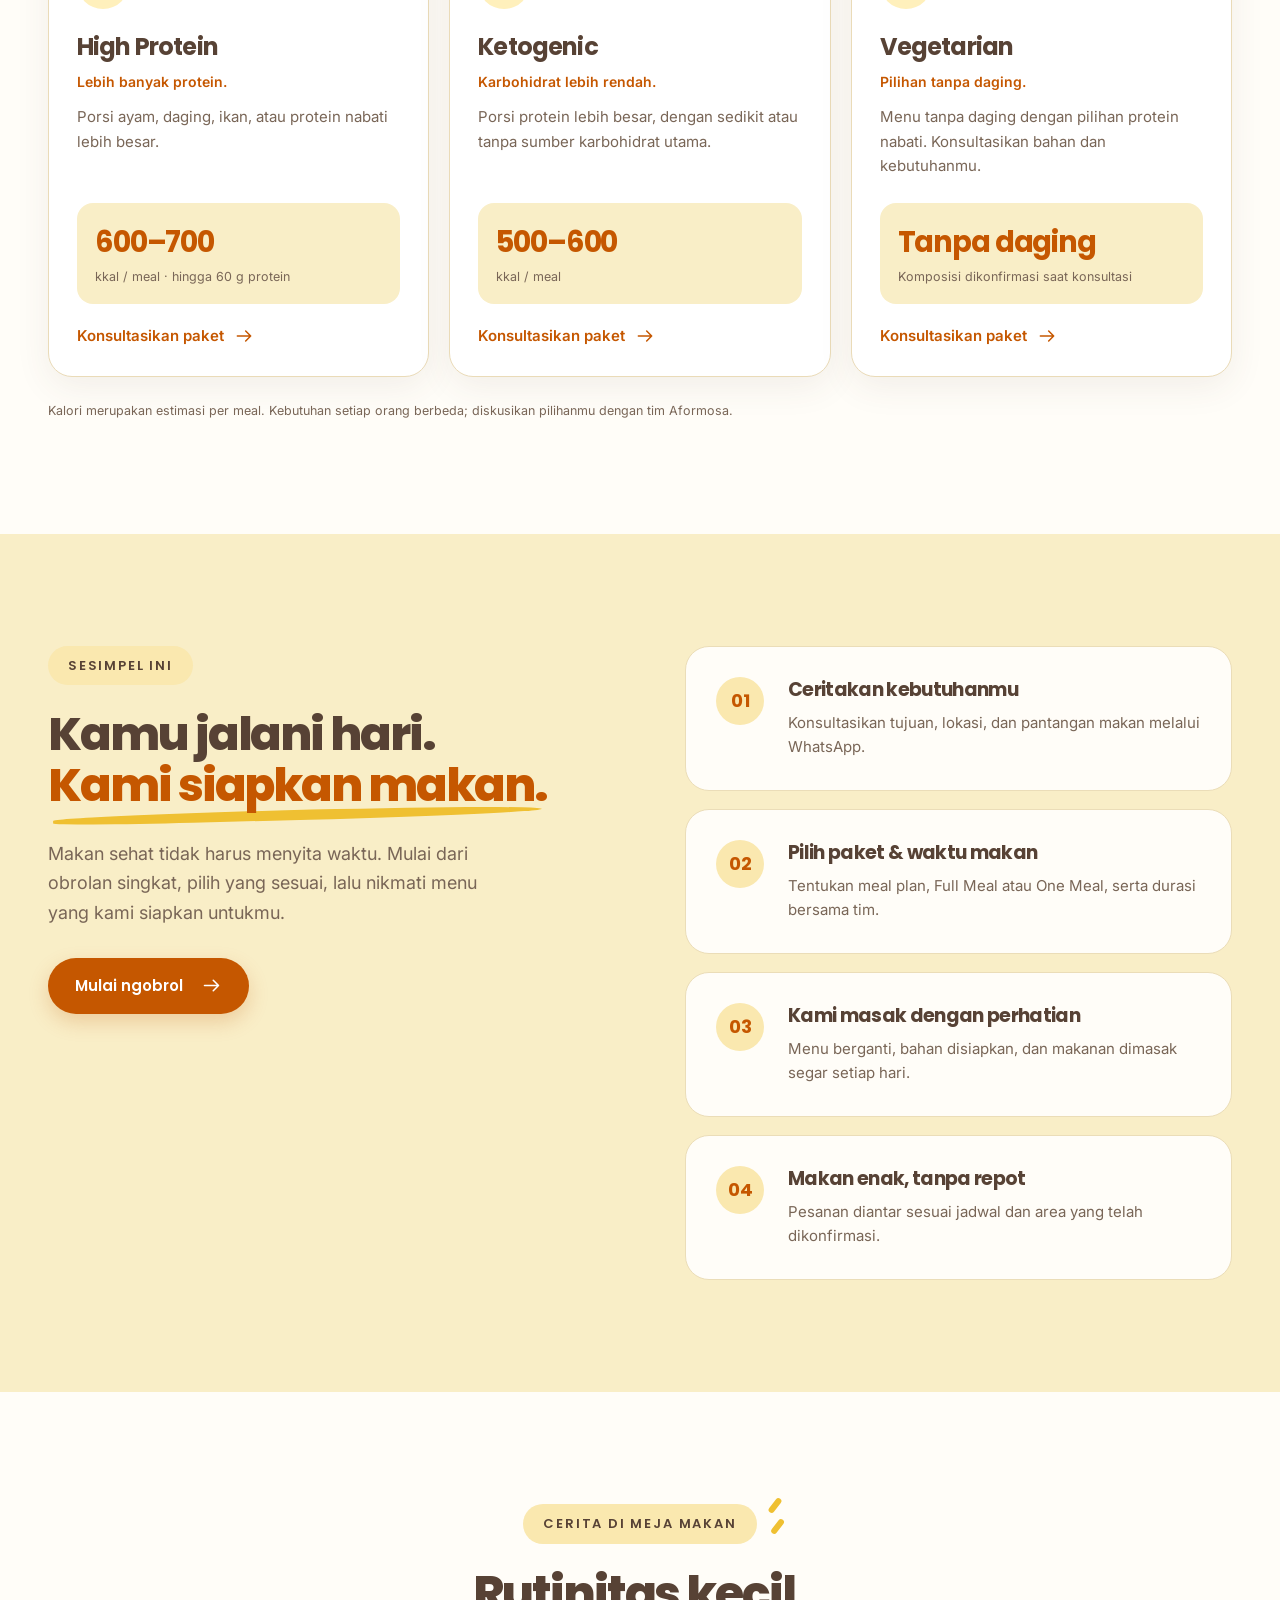
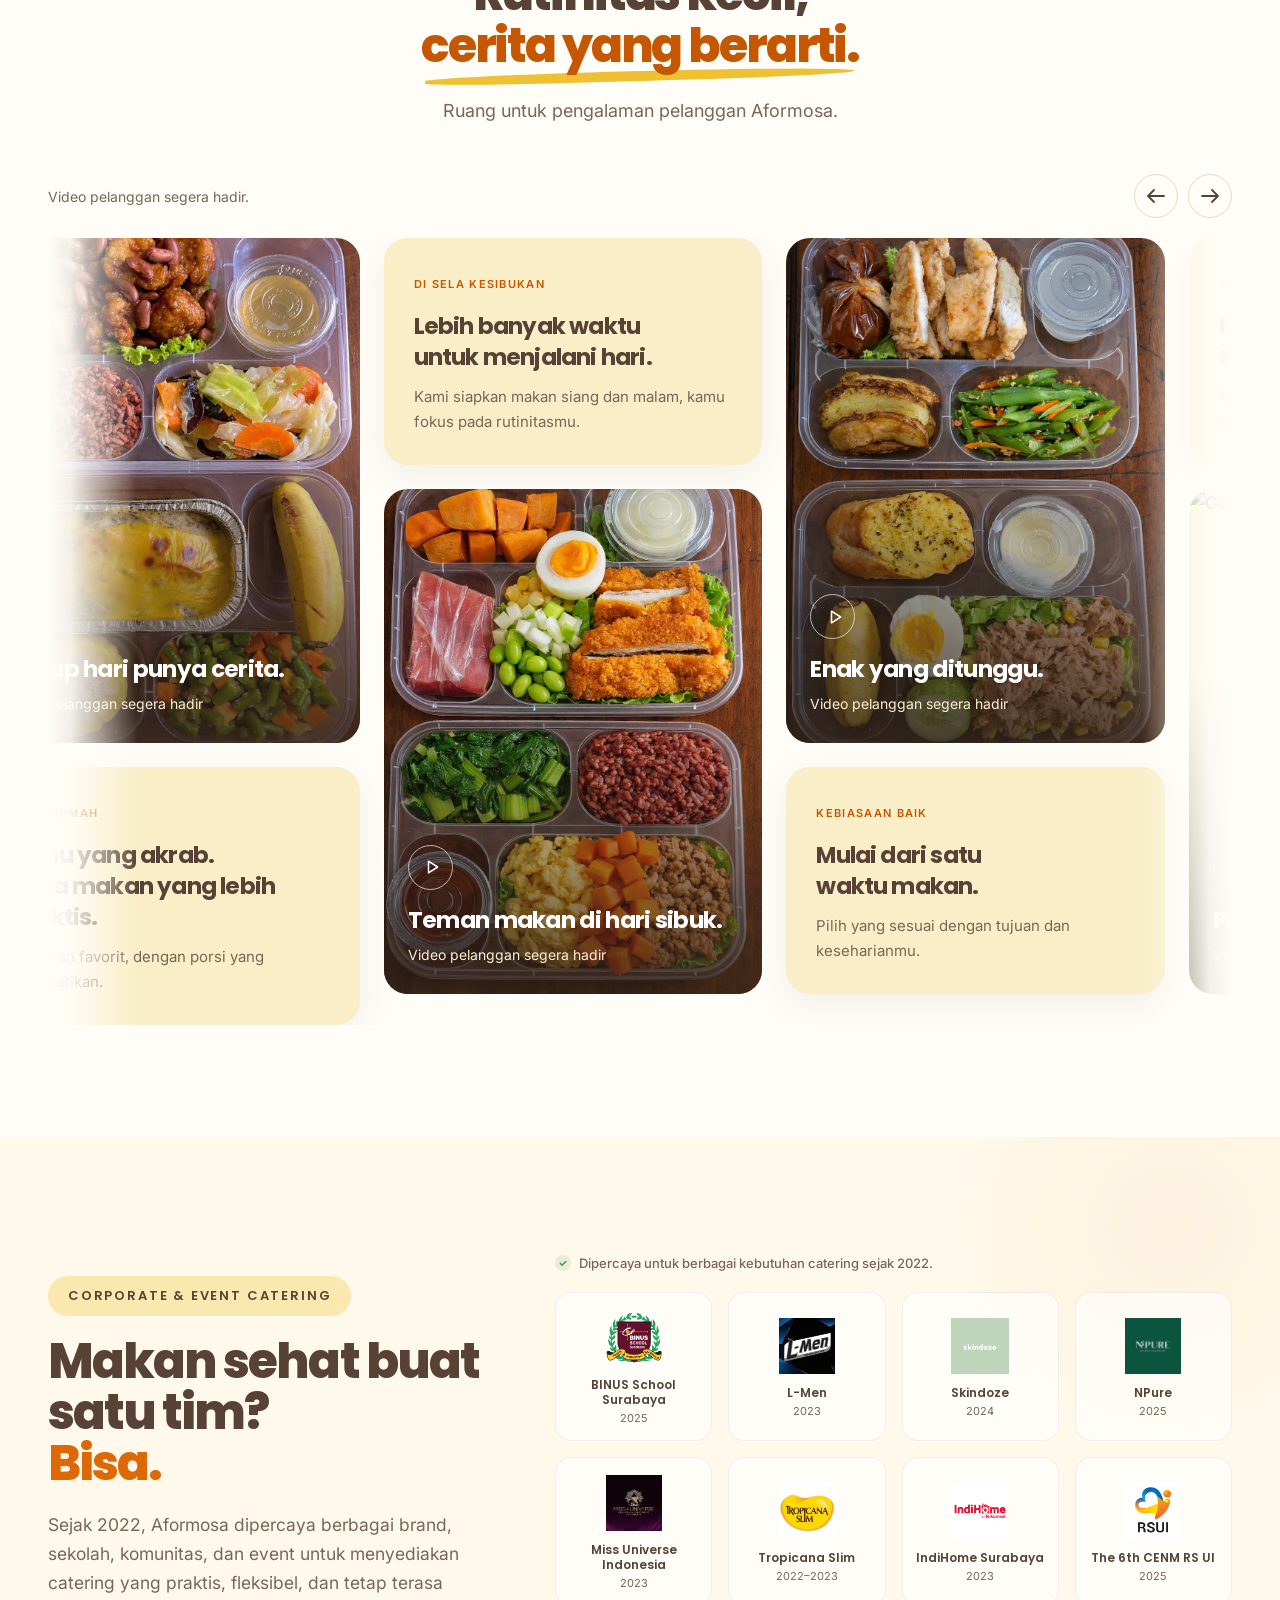
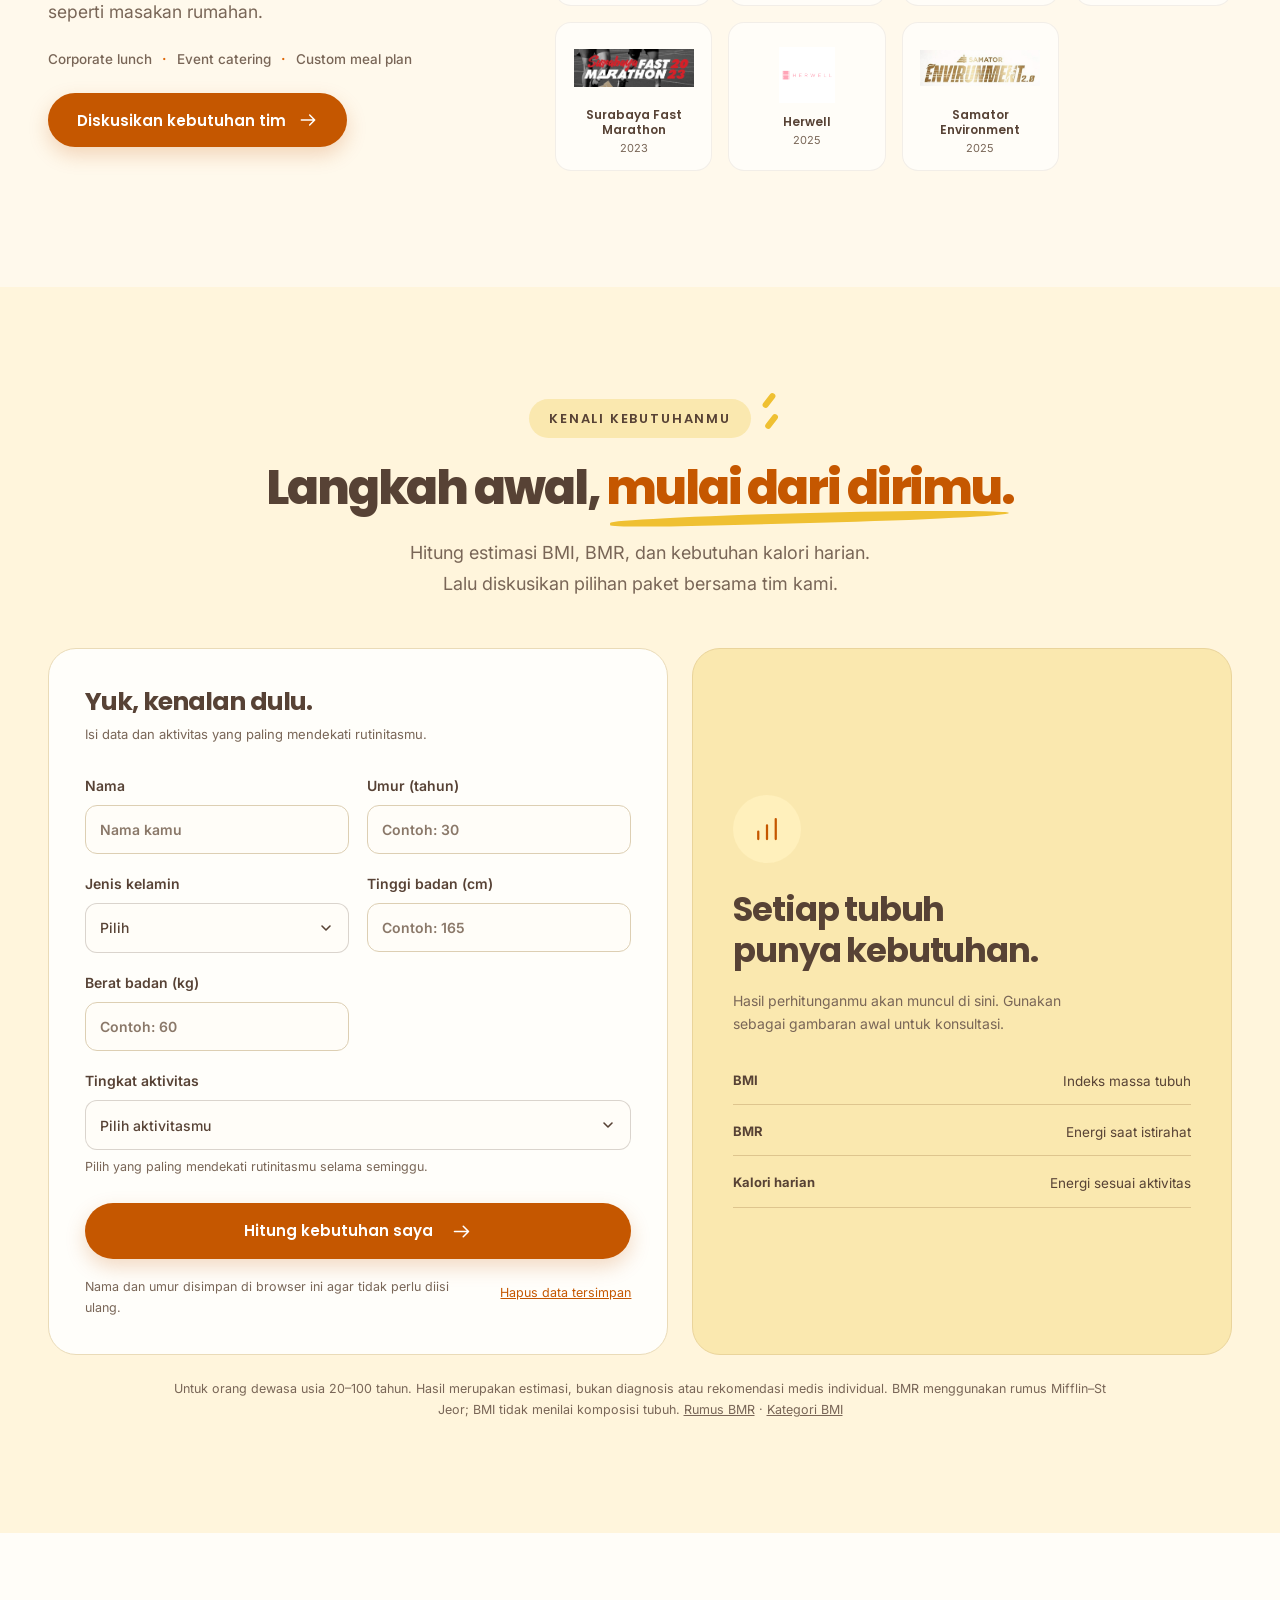
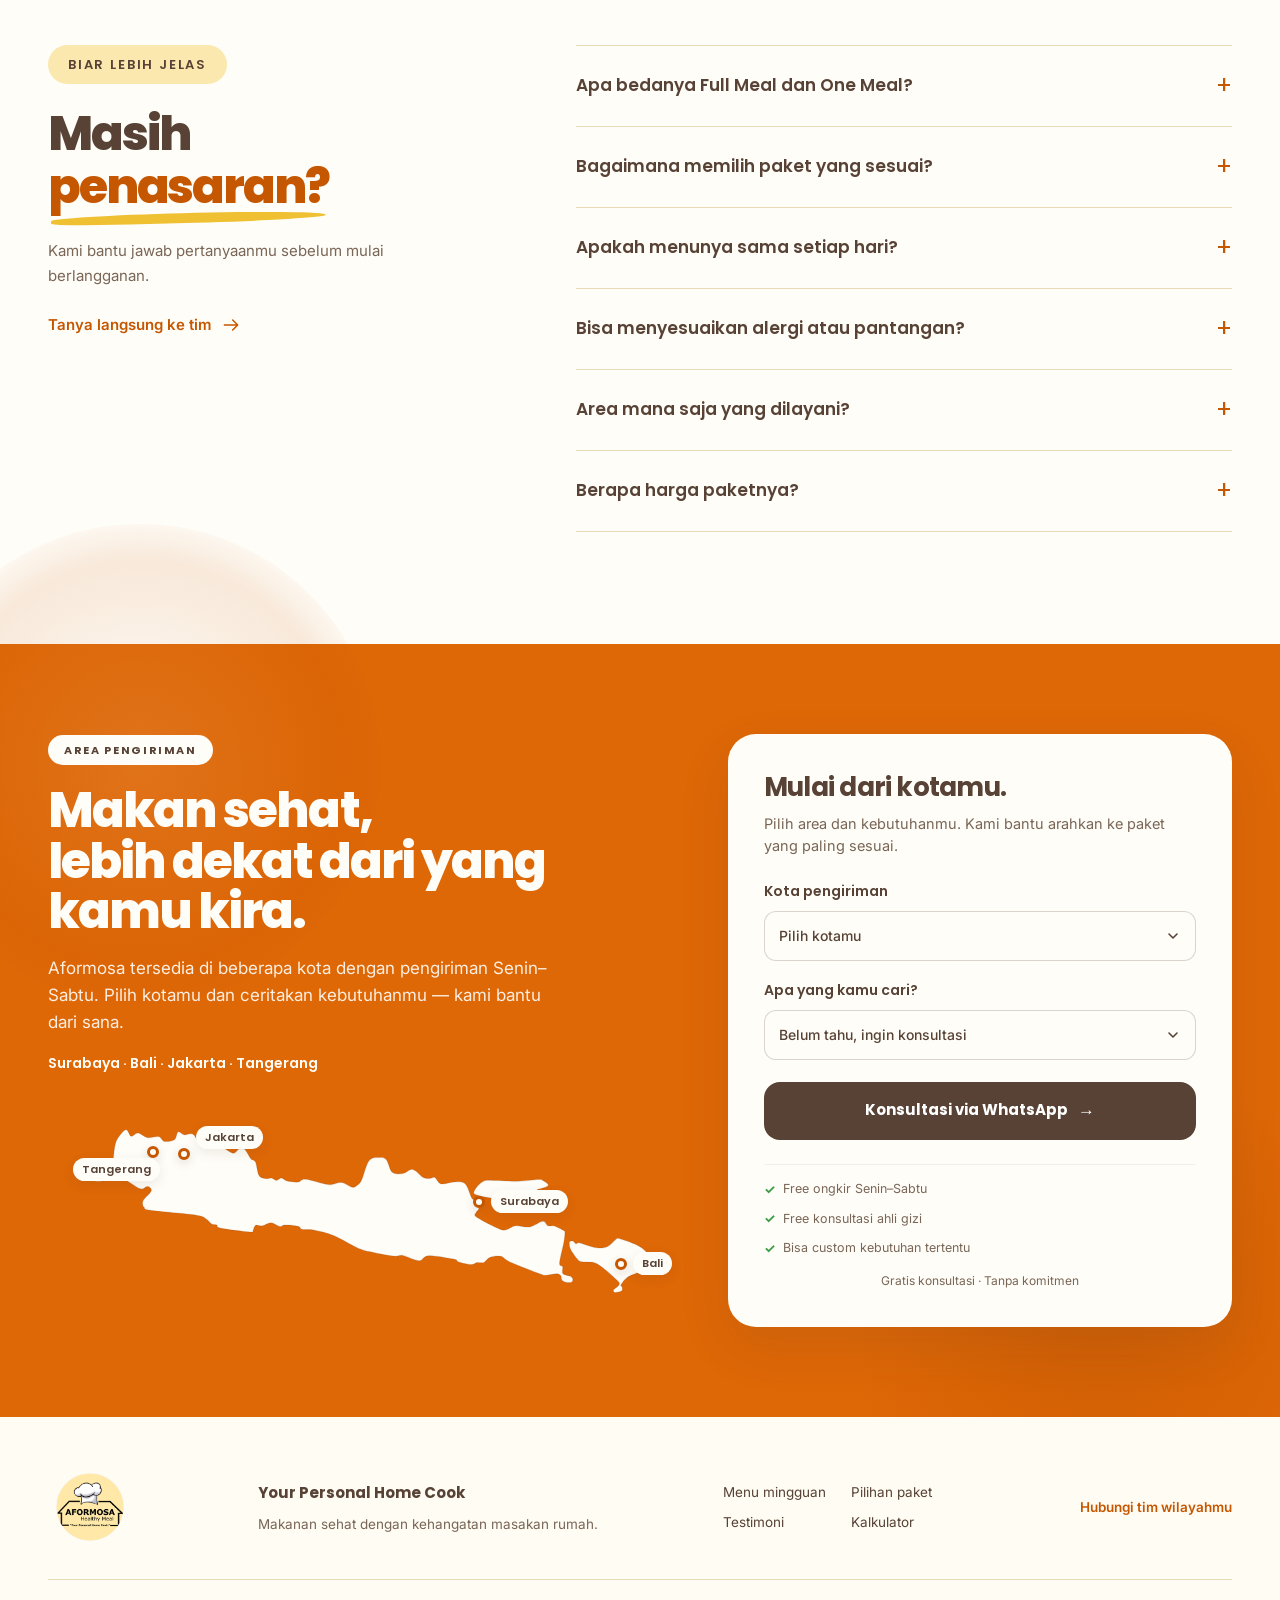
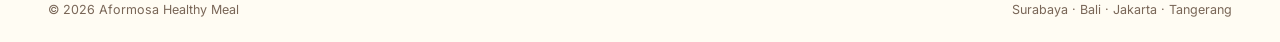
==== commit 09bf8964: "final" ====
--- a/index.html
+++ b/index.html
@@ -431,7 +431,8 @@
                                             viewBox="0 0 24 24" fill="none" stroke="currentColor" stroke-width="1.8"
                                             stroke-linecap="round" stroke-linejoin="round">
                                             <path d="m9 5 11 7-11 7Z" />
-                                        </svg></span><strong>Setiap hari punya cerita.</strong><small>Video pelanggan segera
+                                        </svg></span><strong>Setiap hari punya cerita.</strong><small>Video pelanggan
+                                        segera
                                         hadir</small></div>
                             </article>
                             <article class="story-card"><span>Rasa rumah</span>
@@ -480,9 +481,133 @@
                                             viewBox="0 0 24 24" fill="none" stroke="currentColor" stroke-width="1.8"
                                             stroke-linecap="round" stroke-linejoin="round">
                                             <path d="m9 5 11 7-11 7Z" />
-                                        </svg></span><strong>Praktis di setiap hari.</strong><small>Video pelanggan segera
+                                        </svg></span><strong>Praktis di setiap hari.</strong><small>Video pelanggan
+                                        segera
                                         hadir</small></div>
                             </article>
+                        </div>
+                    </div>
+                </div>
+            </div>
+        </section>
+        <section class="section corporate-section" id="corporate">
+            <div class="container corporate-container">
+                <div class="corporate-copy">
+                    <span class="eyebrow corporate-eyebrow">CORPORATE &amp; EVENT CATERING</span>
+                    <h2 class="corporate-headline">Makan sehat buat satu tim?<br><span
+                            class="corporate-highlight">Bisa.</span></h2>
+                    <p class="corporate-desc">Sejak 2022, Aformosa dipercaya berbagai brand, sekolah, komunitas, dan
+                        event untuk menyediakan catering yang praktis, fleksibel, dan tetap terasa seperti masakan
+                        rumahan.</p>
+                    <div class="corporate-microcopy">
+                        <span>Corporate lunch</span>
+                        <span class="corporate-microcopy__dot" aria-hidden="true">·</span>
+                        <span>Event catering</span>
+                        <span class="corporate-microcopy__dot" aria-hidden="true">·</span>
+                        <span>Custom meal plan</span>
+                    </div>
+                    <div class="corporate-cta-wrap">
+                        <a class="button primary corporate-cta"
+                            href="https://wa.me/6281284584489?text=Halo%20Aformosa%2C%20saya%20ingin%20konsultasi%20mengenai%20corporate%20%2F%20event%20catering.%20Boleh%20dibantu%20info%20paket%2C%20jumlah%20minimum%2C%20area%20pengiriman%2C%20dan%20pilihan%20menunya%3F"
+                            target="_blank" rel="noreferrer">
+                            <span>Diskusikan kebutuhan tim</span>
+                            <svg aria-hidden="true" viewBox="0 0 24 24" fill="none" stroke="currentColor"
+                                stroke-width="1.8" stroke-linecap="round" stroke-linejoin="round">
+                                <path d="M4 12h16m-6-6 6 6-6 6" />
+                            </svg>
+                        </a>
+                    </div>
+                </div>
+                <div class="corporate-wall">
+                    <div class="corporate-trust">
+                        <span class="corporate-trust__icon" aria-hidden="true">
+                            <svg viewBox="0 0 16 16" fill="none" stroke="currentColor" stroke-width="2.2"
+                                stroke-linecap="round" stroke-linejoin="round">
+                                <path d="M3.5 8.5l3 3 6-6" />
+                            </svg>
+                        </span>
+                        <span>Dipercaya untuk berbagai kebutuhan catering sejak 2022.</span>
+                    </div>
+                    <div class="partner-grid">
+                        <div class="partner-card">
+                            <div class="partner-card__logo">
+                                <img src="assets/partners/partner-binus.png" alt="BINUS School Surabaya" loading="lazy">
+                            </div>
+                            <span class="partner-card__name">BINUS School Surabaya</span>
+                            <small class="partner-card__year">2025</small>
+                        </div>
+                        <div class="partner-card">
+                            <div class="partner-card__logo">
+                                <img src="assets/partners/partner-lmen.png" alt="L-Men" loading="lazy">
+                            </div>
+                            <span class="partner-card__name">L-Men</span>
+                            <small class="partner-card__year">2023</small>
+                        </div>
+                        <div class="partner-card">
+                            <div class="partner-card__logo">
+                                <img src="assets/partners/partner-skindoze.png" alt="Skindoze" loading="lazy">
+                            </div>
+                            <span class="partner-card__name">Skindoze</span>
+                            <small class="partner-card__year">2024</small>
+                        </div>
+                        <div class="partner-card">
+                            <div class="partner-card__logo">
+                                <img src="assets/partners/partner-npure.png" alt="NPure" loading="lazy">
+                            </div>
+                            <span class="partner-card__name">NPure</span>
+                            <small class="partner-card__year">2025</small>
+                        </div>
+                        <div class="partner-card">
+                            <div class="partner-card__logo">
+                                <img src="assets/partners/partner-miss-universe.png" alt="Miss Universe Indonesia"
+                                    loading="lazy">
+                            </div>
+                            <span class="partner-card__name">Miss Universe Indonesia</span>
+                            <small class="partner-card__year">2023</small>
+                        </div>
+                        <div class="partner-card">
+                            <div class="partner-card__logo">
+                                <img src="assets/partners/partner-tropicana-slim.png" alt="Tropicana Slim"
+                                    loading="lazy">
+                            </div>
+                            <span class="partner-card__name">Tropicana Slim</span>
+                            <small class="partner-card__year">2022–2023</small>
+                        </div>
+                        <div class="partner-card">
+                            <div class="partner-card__logo">
+                                <img src="assets/partners/partner-indihome.png" alt="IndiHome Surabaya" loading="lazy">
+                            </div>
+                            <span class="partner-card__name">IndiHome Surabaya</span>
+                            <small class="partner-card__year">2023</small>
+                        </div>
+                        <div class="partner-card">
+                            <div class="partner-card__logo">
+                                <img src="assets/partners/partner-cenm.png" alt="The 6th CENM RS UI" loading="lazy">
+                            </div>
+                            <span class="partner-card__name">The 6th CENM RS UI</span>
+                            <small class="partner-card__year">2025</small>
+                        </div>
+                        <div class="partner-card">
+                            <div class="partner-card__logo">
+                                <img src="assets/partners/partner-surabaya-fast-marathon.png"
+                                    alt="Surabaya Fast Marathon" loading="lazy">
+                            </div>
+                            <span class="partner-card__name">Surabaya Fast Marathon</span>
+                            <small class="partner-card__year">2023</small>
+                        </div>
+                        <div class="partner-card">
+                            <div class="partner-card__logo">
+                                <img src="assets/partners/partner-herwell.png" alt="Herwell" loading="lazy">
+                            </div>
+                            <span class="partner-card__name">Herwell</span>
+                            <small class="partner-card__year">2025</small>
+                        </div>
+                        <div class="partner-card">
+                            <div class="partner-card__logo">
+                                <img src="assets/partners/partner-samator.png" alt="Samator Environment" loading="lazy">
+                            </div>
+                            <span class="partner-card__name">Samator Environment</span>
+                            <small class="partner-card__year">2025</small>
                         </div>
                     </div>
                 </div>
@@ -496,7 +621,7 @@
                         tim kami.</p>
                 </div>
                 <div class="calculator-layout">
-                    <form id="calculator-form">
+                    <form id="calculator-form" class="calculator-form">
                         <div class="form-heading">
                             <h3>Yuk, kenalan dulu.</h3>
                             <p>Isi data dan aktivitas yang paling mendekati rutinitasmu.</p>
@@ -505,24 +630,63 @@
                                     placeholder="Nama kamu" maxlength="60" autocomplete="given-name"
                                     required></label><label>Umur (tahun)<input id="calc-age" name="age" type="number"
                                     min="20" max="100" step="1" placeholder="Contoh: 30" required></label><label>Jenis
-                                kelamin<select id="calc-sex" required>
-                                    <option value="">Pilih</option>
-                                    <option value="female">Perempuan</option>
-                                    <option value="male">Laki-laki</option>
-                                </select></label><label>Tinggi badan (cm)<input id="calc-height" type="number" min="100"
+                                kelamin<div class="custom-select" data-custom-select>
+                                    <select id="calc-sex" name="sex" class="native-select-source" tabindex="-1" aria-hidden="true" required>
+                                        <option value="">Pilih</option>
+                                        <option value="female">Perempuan</option>
+                                        <option value="male">Laki-laki</option>
+                                    </select>
+                                    <button
+                                        type="button"
+                                        class="custom-select__trigger"
+                                        aria-haspopup="listbox"
+                                        aria-expanded="false"
+                                    >
+                                        <span class="custom-select__value is-placeholder">Pilih</span>
+                                        <svg class="custom-select__chevron" viewBox="0 0 20 20" fill="none" stroke="currentColor" stroke-width="2" stroke-linecap="round" stroke-linejoin="round" aria-hidden="true">
+                                            <path d="m5 7.5 5 5 5-5" />
+                                        </svg>
+                                    </button>
+                                    <div class="custom-select__menu" role="listbox">
+                                        <button type="button" class="custom-select__option is-selected" role="option" data-value="" aria-selected="true">Pilih</button>
+                                        <button type="button" class="custom-select__option" role="option" data-value="female" aria-selected="false">Perempuan</button>
+                                        <button type="button" class="custom-select__option" role="option" data-value="male" aria-selected="false">Laki-laki</button>
+                                    </div>
+                                </div></label><label>Tinggi badan (cm)<input id="calc-height" type="number" min="100"
                                     max="250" step="0.1" placeholder="Contoh: 165" required></label><label>Berat badan
                                 (kg)<input id="calc-weight" type="number" min="25" max="350" step="0.1"
                                     placeholder="Contoh: 60" required></label><label class="activity-field">Tingkat
-                                aktivitas<select id="calc-activity" aria-describedby="activity-hint" required>
-                                    <option value="">Pilih aktivitasmu</option>
-                                    <option value="sedentary">Sedentari — sedikit atau tanpa olahraga</option>
-                                    <option value="light">Olahraga 1–3 kali per minggu</option>
-                                    <option value="moderate">Olahraga 4–5 kali per minggu</option>
-                                    <option value="daily">Olahraga setiap hari / intens 3–4 kali per minggu</option>
-                                    <option value="intense">Olahraga intens 6–7 kali per minggu</option>
-                                    <option value="very-intense">Olahraga sangat intens tiap hari / pekerjaan fisik
-                                    </option>
-                                </select><small id="activity-hint">Pilih yang paling mendekati rutinitasmu selama
+                                aktivitas<div class="custom-select" data-custom-select>
+                                    <select id="calc-activity" name="activity" aria-describedby="activity-hint" class="native-select-source" tabindex="-1" aria-hidden="true" required>
+                                        <option value="">Pilih aktivitasmu</option>
+                                        <option value="sedentary">Sedentari — sedikit atau tanpa olahraga</option>
+                                        <option value="light">Olahraga 1–3 kali per minggu</option>
+                                        <option value="moderate">Olahraga 4–5 kali per minggu</option>
+                                        <option value="daily">Olahraga setiap hari / intens 3–4 kali per minggu</option>
+                                        <option value="intense">Olahraga intens 6–7 kali per minggu</option>
+                                        <option value="very-intense">Olahraga sangat intens tiap hari / pekerjaan fisik</option>
+                                    </select>
+                                    <button
+                                        type="button"
+                                        class="custom-select__trigger"
+                                        aria-haspopup="listbox"
+                                        aria-expanded="false"
+                                    >
+                                        <span class="custom-select__value is-placeholder">Pilih aktivitasmu</span>
+                                        <svg class="custom-select__chevron" viewBox="0 0 20 20" fill="none" stroke="currentColor" stroke-width="2" stroke-linecap="round" stroke-linejoin="round" aria-hidden="true">
+                                            <path d="m5 7.5 5 5 5-5" />
+                                        </svg>
+                                    </button>
+                                    <div class="custom-select__menu" role="listbox">
+                                        <button type="button" class="custom-select__option is-selected" role="option" data-value="" aria-selected="true">Pilih aktivitasmu</button>
+                                        <button type="button" class="custom-select__option" role="option" data-value="sedentary" aria-selected="false">Sedentari — sedikit atau tanpa olahraga</button>
+                                        <button type="button" class="custom-select__option" role="option" data-value="light" aria-selected="false">Olahraga 1–3 kali per minggu</button>
+                                        <button type="button" class="custom-select__option" role="option" data-value="moderate" aria-selected="false">Olahraga 4–5 kali per minggu</button>
+                                        <button type="button" class="custom-select__option" role="option" data-value="daily" aria-selected="false">Olahraga setiap hari / intens 3–4 kali per minggu</button>
+                                        <button type="button" class="custom-select__option" role="option" data-value="intense" aria-selected="false">Olahraga intens 6–7 kali per minggu</button>
+                                        <button type="button" class="custom-select__option" role="option" data-value="very-intense" aria-selected="false">Olahraga sangat intens tiap hari / pekerjaan fisik</button>
+                                    </div>
+                                </div><small id="activity-hint">Pilih yang paling mendekati rutinitasmu selama
                                     seminggu.</small></label></div><button class="button primary" type="submit">Hitung
                             kebutuhan saya <svg aria-hidden="true" viewBox="0 0 24 24" fill="none" stroke="currentColor"
                                 stroke-width="1.8" stroke-linecap="round" stroke-linejoin="round">
@@ -625,32 +789,278 @@
                 </div>
             </div>
         </section>
-        <section class="cta-section" id="konsultasi">
-            <div class="container cta-layout">
-                <div><span class="eyebrow">Satu obrolan untuk mulai</span>
-                    <h2>Makan sehat,<br><span>dibuat lebih mudah.</span></h2>
-                    <p>Ceritakan kebutuhanmu. Kami bantu pilih paket,<br>menu, dan harga yang sesuai.</p>
-                </div>
-                <form id="consult-form"><label>Kota pengiriman<select id="city" required>
-                            <option value="">Pilih kotamu</option>
-                            <option>Surabaya</option>
-                            <option>Bali</option>
-                            <option>Jakarta</option>
-                            <option>Tangerang</option>
-                        </select></label><label>Paket yang kamu minati<select id="goal">
-                            <option>Belum tahu, ingin konsultasi</option>
-                            <option>Maintenance Plan</option>
-                            <option>Weight Loss</option>
-                            <option>Weight Gain</option>
-                            <option>High Protein</option>
-                            <option>Ketogenic</option>
-                            <option>Vegetarian</option>
-                        </select></label><button type="submit" class="button">Konsultasi via WhatsApp <svg
-                            aria-hidden="true" viewBox="0 0 24 24" fill="none" stroke="currentColor" stroke-width="1.8"
-                            stroke-linecap="round" stroke-linejoin="round">
-                            <path d="M4 12h16m-6-6 6 6-6 6" />
-                        </svg></button><small>Tim kami akan membantu menjelaskan harga dan durasi paket.</small></form>
-                </di`v>
+        <section class="delivery-section" id="delivery">
+            <div class="delivery-container">
+                <div class="delivery-content">
+                    <span class="delivery-eyebrow">AREA PENGIRIMAN</span>
+                    <h2 class="delivery-headline">Makan sehat,<br>lebih dekat dari yang kamu kira.</h2>
+                    <p class="delivery-body">Aformosa tersedia di beberapa kota dengan pengiriman Senin–Sabtu. Pilih
+                        kotamu dan ceritakan kebutuhanmu — kami bantu dari sana.</p>
+                    <p class="delivery-city-microcopy">Surabaya · Bali · Jakarta · Tangerang</p>
+                    <div class="delivery-map">
+                        <img src="assets/svg/delivery-map-indonesia.svg" alt="" aria-hidden="true"
+                            class="delivery-map__image">
+                        <div class="delivery-pin delivery-pin--tangerang" style="
+                            --x: 17%;
+                            --y: 21%;
+                            --x-mobile: 17%;
+                            --y-mobile: 21%;
+                            --label-x: -74px;
+                            --label-y: 12px;
+                        ">
+                            <span class="delivery-pin__dot"></span>
+                            <span class="delivery-pin__label">Tangerang</span>
+                        </div>
+                        <div class="delivery-pin delivery-pin--jakarta" style="
+                            --x: 22%;
+                            --y: 22%;
+                            --x-mobile: 22%;
+                            --y-mobile: 21%;
+                            --label-x: 18px;
+                            --label-y: -22px;
+                        ">
+                            <span class="delivery-pin__dot"></span>
+                            <span class="delivery-pin__label">Jakarta</span>
+                        </div>
+                        <div class="delivery-pin delivery-pin--surabaya" style="
+                            --x: 70%;
+                            --y: 44%;
+                            --x-mobile: 70%;
+                            --y-mobile: 44%;
+                            --label-x: 18px;
+                            --label-y: -6px;
+                        ">
+                            <span class="delivery-pin__dot"></span>
+                            <span class="delivery-pin__label">Surabaya</span>
+                        </div>
+                        <div class="delivery-pin delivery-pin--bali" style="
+                            --x: 93%;
+                            --y: 72%;
+                            --x-mobile: 93%;
+                            --y-mobile: 72%;
+                            --label-x: 18px;
+                            --label-y: -6px;
+                        ">
+                            <span class="delivery-pin__dot"></span>
+                            <span class="delivery-pin__label">Bali</span>
+                        </div>
+                    </div>
+                </div>
+                <div class="delivery-card consultation-card">
+                    <div class="delivery-card__header">
+                        <h3 class="delivery-card__title">Mulai dari kotamu.</h3>
+                        <p class="delivery-card__desc">Pilih area dan kebutuhanmu. Kami bantu arahkan ke paket yang
+                            paling sesuai.</p>
+                    </div>
+                    <form id="delivery-form" class="delivery-form">
+                        <div class="delivery-form__group">
+                            <label for="delivery-city-trigger" class="delivery-form__label">Kota pengiriman</label>
+                            <div class="custom-select" data-custom-select>
+                                <select id="delivery-city" name="city" class="native-select-source" tabindex="-1" aria-hidden="true" required>
+                                    <option value="">Pilih kotamu</option>
+                                    <option value="surabaya">Surabaya</option>
+                                    <option value="bali">Bali</option>
+                                    <option value="jakarta">Jakarta</option>
+                                    <option value="tangerang">Tangerang</option>
+                                </select>
+                                <button
+                                    type="button"
+                                    class="custom-select__trigger"
+                                    id="delivery-city-trigger"
+                                    aria-haspopup="listbox"
+                                    aria-expanded="false"
+                                >
+                                    <span class="custom-select__value is-placeholder">Pilih kotamu</span>
+                                    <svg class="custom-select__chevron" viewBox="0 0 20 20" fill="none" stroke="currentColor" stroke-width="2" stroke-linecap="round" stroke-linejoin="round" aria-hidden="true">
+                                        <path d="m5 7.5 5 5 5-5" />
+                                    </svg>
+                                </button>
+                                <div class="custom-select__menu" role="listbox" aria-labelledby="delivery-city-trigger">
+                                    <button
+                                        type="button"
+                                        class="custom-select__option is-selected"
+                                        role="option"
+                                        data-value=""
+                                        aria-selected="true"
+                                    >
+                                        Pilih kotamu
+                                    </button>
+                                    <button
+                                        type="button"
+                                        class="custom-select__option"
+                                        role="option"
+                                        data-value="surabaya"
+                                        aria-selected="false"
+                                    >
+                                        Surabaya
+                                    </button>
+                                    <button
+                                        type="button"
+                                        class="custom-select__option"
+                                        role="option"
+                                        data-value="bali"
+                                        aria-selected="false"
+                                    >
+                                        Bali
+                                    </button>
+                                    <button
+                                        type="button"
+                                        class="custom-select__option"
+                                        role="option"
+                                        data-value="jakarta"
+                                        aria-selected="false"
+                                    >
+                                        Jakarta
+                                    </button>
+                                    <button
+                                        type="button"
+                                        class="custom-select__option"
+                                        role="option"
+                                        data-value="tangerang"
+                                        aria-selected="false"
+                                    >
+                                        Tangerang
+                                    </button>
+                                </div>
+                                <input type="hidden" name="city_value" value="">
+                            </div>
+                        </div>
+                        <div class="delivery-form__group">
+                            <label for="delivery-goal-trigger" class="delivery-form__label">Apa yang kamu cari?</label>
+                            <div class="custom-select" data-custom-select>
+                                <select id="delivery-goal" name="goal" class="native-select-source" tabindex="-1" aria-hidden="true">
+                                    <option value="Belum tahu, ingin konsultasi">Belum tahu, ingin konsultasi</option>
+                                    <option value="Maintenance">Maintenance</option>
+                                    <option value="Weight Loss">Weight Loss</option>
+                                    <option value="Weight Gain">Weight Gain</option>
+                                    <option value="High Protein">High Protein</option>
+                                    <option value="Ketogenic">Ketogenic</option>
+                                    <option value="Vegetarian">Vegetarian</option>
+                                    <option value="Custom Meal">Custom Meal</option>
+                                    <option value="Corporate / Event Catering">Corporate / Event Catering</option>
+                                </select>
+                                <button
+                                    type="button"
+                                    class="custom-select__trigger"
+                                    id="delivery-goal-trigger"
+                                    aria-haspopup="listbox"
+                                    aria-expanded="false"
+                                >
+                                    <span class="custom-select__value">Belum tahu, ingin konsultasi</span>
+                                    <svg class="custom-select__chevron" viewBox="0 0 20 20" fill="none" stroke="currentColor" stroke-width="2" stroke-linecap="round" stroke-linejoin="round" aria-hidden="true">
+                                        <path d="m5 7.5 5 5 5-5" />
+                                    </svg>
+                                </button>
+                                <div class="custom-select__menu" role="listbox" aria-labelledby="delivery-goal-trigger">
+                                    <button
+                                        type="button"
+                                        class="custom-select__option is-selected"
+                                        role="option"
+                                        data-value="Belum tahu, ingin konsultasi"
+                                        aria-selected="true"
+                                    >
+                                        Belum tahu, ingin konsultasi
+                                    </button>
+                                    <button
+                                        type="button"
+                                        class="custom-select__option"
+                                        role="option"
+                                        data-value="Maintenance"
+                                        aria-selected="false"
+                                    >
+                                        Maintenance
+                                    </button>
+                                    <button
+                                        type="button"
+                                        class="custom-select__option"
+                                        role="option"
+                                        data-value="Weight Loss"
+                                        aria-selected="false"
+                                    >
+                                        Weight Loss
+                                    </button>
+                                    <button
+                                        type="button"
+                                        class="custom-select__option"
+                                        role="option"
+                                        data-value="Weight Gain"
+                                        aria-selected="false"
+                                    >
+                                        Weight Gain
+                                    </button>
+                                    <button
+                                        type="button"
+                                        class="custom-select__option"
+                                        role="option"
+                                        data-value="High Protein"
+                                        aria-selected="false"
+                                    >
+                                        High Protein
+                                    </button>
+                                    <button
+                                        type="button"
+                                        class="custom-select__option"
+                                        role="option"
+                                        data-value="Ketogenic"
+                                        aria-selected="false"
+                                    >
+                                        Ketogenic
+                                    </button>
+                                    <button
+                                        type="button"
+                                        class="custom-select__option"
+                                        role="option"
+                                        data-value="Vegetarian"
+                                        aria-selected="false"
+                                    >
+                                        Vegetarian
+                                    </button>
+                                    <button
+                                        type="button"
+                                        class="custom-select__option"
+                                        role="option"
+                                        data-value="Custom Meal"
+                                        aria-selected="false"
+                                    >
+                                        Custom Meal
+                                    </button>
+                                    <button
+                                        type="button"
+                                        class="custom-select__option"
+                                        role="option"
+                                        data-value="Corporate / Event Catering"
+                                        aria-selected="false"
+                                    >
+                                        Corporate / Event Catering
+                                    </button>
+                                </div>
+                                <input type="hidden" name="goal_value" value="Belum tahu, ingin konsultasi">
+                            </div>
+                        </div>
+                        <button type="submit" class="delivery-form__btn">
+                            <span>Konsultasi via WhatsApp</span>
+                            <span class="delivery-form__arrow" aria-hidden="true">→</span>
+                        </button>
+                        <div class="delivery-card__trust">
+                            <ul class="delivery-trust__list" aria-label="Keunggulan layanan">
+                                <li>
+                                    <span class="delivery-trust__check" aria-hidden="true">✓</span>
+                                    <span>Free ongkir Senin–Sabtu</span>
+                                </li>
+                                <li>
+                                    <span class="delivery-trust__check" aria-hidden="true">✓</span>
+                                    <span>Free konsultasi ahli gizi</span>
+                                </li>
+                                <li>
+                                    <span class="delivery-trust__check" aria-hidden="true">✓</span>
+                                    <span>Bisa custom kebutuhan tertentu</span>
+                                </li>
+                            </ul>
+                            <p class="delivery-trust__sub">Gratis konsultasi · Tanpa komitmen</p>
+                        </div>
+                    </form>
+                </div>
+            </div>
         </section>
     </main>
     <footer>
@@ -662,7 +1072,7 @@
             <div class="footer-links"><a href="#menu">Menu mingguan</a><a href="#paket">Pilihan paket</a><a
                     href="#testimoni">Testimoni</a><a href="#kalkulator">Kalkulator</a></div><a
                 href="https://wa.me/6281284584489?text=Halo%20Aformosa%2C%20saya%20ingin%20konsultasi%20paket%20dan%20harga%20catering%20sehat."
-                target="_blank" rel="noopener noreferrer">+62 812 845 4489</a>
+                target="_blank" rel="noopener noreferrer">Hubungi tim wilayahmu</a>
         </div>
         <div class="container footer-bottom"><span>© <span id="year"></span> Aformosa Healthy Meal</span><span>Surabaya
                 · Bali · Jakarta · Tangerang</span></div>
@@ -673,6 +1083,19 @@
             <path
                 d="M17.472 14.382c-.297-.149-1.758-.867-2.03-.967-.273-.099-.471-.148-.67.15-.197.297-.767.966-.94 1.164-.173.199-.347.223-.644.075-.297-.15-1.255-.463-2.39-1.475-.883-.788-1.48-1.761-1.653-2.059-.173-.297-.018-.458.13-.606.134-.133.298-.347.446-.52.149-.174.198-.298.298-.497.099-.198.05-.371-.025-.52-.075-.149-.669-1.612-.916-2.207-.242-.579-.487-.5-.669-.51-.173-.008-.371-.01-.57-.01-.198 0-.52.074-.792.372-.272.297-1.04 1.016-1.04 2.479 0 1.462 1.065 2.875 1.213 3.074.149.198 2.096 3.2 5.077 4.487.709.306 1.262.489 1.694.625.712.227 1.36.195 1.871.118.571-.085 1.758-.719 2.006-1.413.248-.694.248-1.289.173-1.413-.074-.124-.272-.198-.57-.347m-5.421 7.403h-.004a9.87 9.87 0 01-5.031-1.378l-.361-.214-3.741.982.998-3.648-.235-.374a9.86 9.86 0 01-1.51-5.26c.001-5.45 4.436-9.884 9.888-9.884 2.64 0 5.122 1.03 6.988 2.898a9.825 9.825 0 012.893 6.994c-.003 5.45-4.437 9.884-9.885 9.884m8.413-18.297A11.815 11.815 0 0012.05 0C5.495 0 .16 5.335.157 11.892c0 2.096.547 4.142 1.588 5.945L.057 24l6.305-1.654a11.882 11.882 0 005.683 1.448h.005c6.554 0 11.89-5.335 11.893-11.893a11.821 11.821 0 00-3.48-8.413Z" />
         </svg><span>Chat kami</span></a>
+    <dialog id="contact-region-modal" class="contact-region-modal" aria-labelledby="contact-region-title" aria-describedby="contact-region-description">
+        <div class="contact-region-modal__header">
+            <span class="contact-region-modal__eyebrow">Konsultasi Aformosa</span>
+            <button type="button" class="contact-region-modal__close" aria-label="Tutup pilihan wilayah" data-close-contact-modal>×</button>
+        </div>
+        <h2 id="contact-region-title">Pilih wilayahmu.</h2>
+        <p id="contact-region-description">Hubungi tim di wilayah pengirimanmu melalui WhatsApp.</p>
+        <div class="contact-region-modal__choices">
+            <a class="contact-region-modal__choice" data-contact-region="surabaya" href="https://wa.me/6281284584489" target="_blank" rel="noopener noreferrer"><span><strong>Surabaya</strong><small>Chat tim Surabaya</small></span><span class="contact-region-modal__arrow" aria-hidden="true"><svg viewBox="0 0 24 24" fill="none" stroke="currentColor" stroke-width="1.8" stroke-linecap="round" stroke-linejoin="round"><path d="M7 17 17 7M7 7h10v10" /></svg></span></a>
+            <a class="contact-region-modal__choice" data-contact-region="jakarta" href="https://wa.me/6281213957045" target="_blank" rel="noopener noreferrer"><span><strong>Jakarta &amp; Tangerang</strong><small>Chat tim Jakarta &amp; Tangerang</small></span><span class="contact-region-modal__arrow" aria-hidden="true"><svg viewBox="0 0 24 24" fill="none" stroke="currentColor" stroke-width="1.8" stroke-linecap="round" stroke-linejoin="round"><path d="M7 17 17 7M7 7h10v10" /></svg></span></a>
+            <a class="contact-region-modal__choice" data-contact-region="bali" href="https://wa.me/6287724837861" target="_blank" rel="noopener noreferrer"><span><strong>Bali</strong><small>Chat tim Bali</small></span><span class="contact-region-modal__arrow" aria-hidden="true"><svg viewBox="0 0 24 24" fill="none" stroke="currentColor" stroke-width="1.8" stroke-linecap="round" stroke-linejoin="round"><path d="M7 17 17 7M7 7h10v10" /></svg></span></a>
+        </div>
+    </dialog>
 </body>
 
 </html>
--- a/styles.css
+++ b/styles.css
@@ -303,3 +303,1000 @@
         gap: 12px 24px;
     }
 }
+
+/* Corporate & Event Catering Section */
+.corporate-section {
+    position: relative;
+    background: #FFF9EC;
+    padding: 116px 0;
+    overflow: hidden;
+}
+
+.corporate-section::before {
+    content: '';
+    position: absolute;
+    top: -120px;
+    right: -100px;
+    width: 420px;
+    height: 420px;
+    border-radius: 46% 54% 62% 38% / 42% 48% 52% 58%;
+    background: radial-gradient(circle, rgba(222, 103, 6, 0.05) 0%, rgba(250, 232, 175, 0.12) 55%, transparent 75%);
+    pointer-events: none;
+    z-index: 0;
+}
+
+.corporate-container {
+    position: relative;
+    z-index: 1;
+    display: grid;
+    grid-template-columns: minmax(0, 40fr) minmax(0, 60fr);
+    column-gap: 56px;
+    align-items: center;
+}
+
+.corporate-copy {
+    display: flex;
+    flex-direction: column;
+    align-items: flex-start;
+}
+
+.corporate-eyebrow {
+    order: 1;
+    margin-bottom: 20px;
+}
+
+.corporate-headline {
+    order: 2;
+    font-family: var(--heading);
+    font-size: clamp(44px, 3.8vw, 52px);
+    font-weight: 800;
+    line-height: 1.05;
+    letter-spacing: -0.04em;
+    color: var(--brown);
+    margin: 0 0 22px;
+}
+
+.corporate-highlight {
+    color: var(--orange);
+}
+
+.corporate-desc {
+    order: 3;
+    font-family: var(--body);
+    font-size: 17.5px;
+    line-height: 1.65;
+    color: var(--muted);
+    max-width: 470px;
+    margin: 0 0 24px;
+}
+
+.corporate-microcopy {
+    order: 4;
+    display: flex;
+    flex-wrap: wrap;
+    align-items: center;
+    gap: 8px 10px;
+    font-family: var(--body);
+    font-size: 13.5px;
+    font-weight: 500;
+    color: var(--muted);
+    margin: 0 0 24px;
+    line-height: 1.4;
+}
+
+.corporate-microcopy span {
+    white-space: nowrap;
+}
+
+.corporate-microcopy__dot {
+    color: var(--orange);
+    font-weight: 700;
+    user-select: none;
+}
+
+.corporate-cta-wrap {
+    order: 5;
+    margin: 0;
+}
+
+.corporate-cta {
+    display: inline-flex;
+    align-items: center;
+    justify-content: center;
+    gap: 12px;
+    min-height: 54px;
+    height: 54px;
+    padding: 0 28px;
+    background: var(--orange-dark);
+    color: #ffffff;
+    border-radius: 99px;
+    font-family: var(--heading);
+    font-size: 14.5px;
+    font-weight: 600;
+    line-height: 1.3;
+    text-decoration: none;
+    white-space: nowrap;
+    transition: background 0.25s ease, box-shadow 0.25s ease, transform 0.25s ease;
+    box-shadow: 0 8px 20px rgba(197, 87, 0, 0.22);
+}
+
+.corporate-cta:hover {
+    background: #a94800;
+    box-shadow: 0 10px 26px rgba(197, 87, 0, 0.3);
+    transform: translateY(-2px);
+}
+
+.corporate-cta svg {
+    width: 20px;
+    height: 20px;
+    transition: transform 0.25s ease;
+}
+
+.corporate-cta:hover svg {
+    transform: translateX(4px);
+}
+
+.corporate-wall {
+    display: flex;
+    flex-direction: column;
+}
+
+.corporate-trust {
+    display: inline-flex;
+    align-items: center;
+    gap: 8px;
+    font-family: var(--body);
+    font-size: 13px;
+    font-weight: 500;
+    color: var(--muted);
+    margin-bottom: 18px;
+}
+
+.corporate-trust__icon {
+    display: inline-flex;
+    align-items: center;
+    justify-content: center;
+    width: 16px;
+    height: 16px;
+    border-radius: 50%;
+    background: rgba(58, 157, 69, 0.12);
+    color: var(--green);
+    flex-shrink: 0;
+}
+
+.corporate-trust__icon svg {
+    width: 10px;
+    height: 10px;
+}
+
+.partner-grid {
+    display: grid;
+    grid-template-columns: repeat(4, 1fr);
+    gap: 16px;
+    width: 100%;
+}
+
+.partner-card {
+    min-height: 132px;
+    padding: 16px 12px 14px;
+    border-radius: 16px;
+    background: rgba(255, 255, 255, 0.62);
+    border: 1px solid rgba(87, 66, 53, 0.08);
+    box-shadow: none;
+    display: flex;
+    flex-direction: column;
+    align-items: center;
+    justify-content: center;
+    text-align: center;
+    transition: transform 0.25s ease, background 0.25s ease, box-shadow 0.25s ease, border-color 0.25s ease;
+}
+
+.partner-card:hover {
+    transform: translateY(-2px);
+    background: rgba(255, 255, 255, 0.88);
+    border-color: rgba(87, 66, 53, 0.12);
+    box-shadow: 0 6px 18px rgba(87, 66, 53, 0.05);
+}
+
+.partner-card__logo {
+    width: 100%;
+    height: 58px;
+    display: grid;
+    place-items: center;
+    margin-bottom: 10px;
+}
+
+.partner-card__logo img {
+    width: auto;
+    height: auto;
+    max-width: 120px;
+    max-height: 56px;
+    object-fit: contain !important;
+    display: block;
+    margin: auto;
+}
+
+.partner-card__name {
+    display: block;
+    font-family: var(--heading);
+    font-weight: 600;
+    font-size: 12px;
+    line-height: 1.25;
+    color: var(--brown);
+    text-align: center;
+}
+
+.partner-card__year {
+    display: block;
+    font-family: var(--body);
+    font-weight: 400;
+    font-size: 11px;
+    line-height: 1.35;
+    color: var(--muted);
+    text-align: center;
+    margin-top: 4px;
+}
+
+@media (min-width: 769px) and (max-width: 1080px) {
+    .corporate-container {
+        grid-template-columns: minmax(0, 42fr) minmax(0, 58fr);
+        column-gap: 32px;
+    }
+
+    .corporate-headline {
+        font-size: 40px;
+    }
+
+    .corporate-desc {
+        font-size: 16px;
+    }
+
+    .partner-grid {
+        gap: 12px;
+    }
+
+    .partner-card {
+        min-height: 124px;
+        padding: 14px 8px 12px;
+    }
+
+    .partner-card__logo {
+        height: 52px;
+    }
+
+    .partner-card__logo img {
+        max-width: 105px;
+        max-height: 48px;
+    }
+}
+
+@media (max-width: 768px) {
+    .corporate-section {
+        padding: 60px 20px;
+    }
+
+    .corporate-container {
+        display: flex;
+        flex-direction: column;
+        width: 100%;
+        max-width: 520px;
+        margin-inline: auto;
+        gap: 0;
+    }
+
+    .corporate-copy {
+        width: 100%;
+        align-items: flex-start;
+    }
+
+    .corporate-eyebrow {
+        order: 1;
+        margin-bottom: 14px;
+    }
+
+    .corporate-headline {
+        order: 2;
+        font-size: clamp(32px, 8vw, 36px);
+        line-height: 1.08;
+        margin: 0 0 18px;
+    }
+
+    .corporate-desc {
+        order: 3;
+        font-size: 15px;
+        line-height: 1.6;
+        margin: 0 0 20px;
+        max-width: 100%;
+    }
+
+    .corporate-cta-wrap {
+        order: 4;
+        width: 100%;
+        margin: 0 0 14px;
+    }
+
+    .corporate-cta {
+        width: 100%;
+        max-width: 320px;
+        min-height: 50px;
+        height: 50px;
+        font-size: 14px;
+        padding: 0 20px;
+    }
+
+    .corporate-microcopy {
+        order: 5;
+        font-size: 12px;
+        gap: 4px 8px;
+        margin: 0 0 24px;
+    }
+
+    .corporate-wall {
+        width: 100%;
+    }
+
+    .corporate-trust {
+        font-size: 12.5px;
+        margin-bottom: 12px;
+    }
+
+    .partner-grid {
+        grid-template-columns: repeat(2, minmax(0, 1fr));
+        gap: 8px;
+    }
+
+    .partner-card {
+        min-height: 104px;
+        padding: 10px 8px;
+        border-radius: 13px;
+    }
+
+    .partner-card__logo {
+        height: 42px;
+        margin-bottom: 6px;
+    }
+
+    .partner-card__logo img {
+        max-width: 86px;
+        max-height: 38px;
+    }
+
+    .partner-card__name {
+        font-size: 10.5px;
+        line-height: 1.2;
+    }
+
+    .partner-card__year {
+        font-size: 9.5px;
+        margin-top: 3px;
+    }
+}
+
+/* Delivery Area + Consultation CTA Section */
+.delivery-section {
+    position: relative;
+    background: #DE6706;
+    overflow: visible;
+}
+
+.delivery-section::before,
+.delivery-section::after {
+    content: '';
+    position: absolute;
+    border-radius: 50%;
+    pointer-events: none;
+    z-index: 0;
+}
+
+.delivery-section::before {
+    top: -120px;
+    left: -100px;
+    width: 480px;
+    height: 480px;
+    background: radial-gradient(circle, rgba(255, 255, 255, 0.08) 0%, rgba(197, 87, 0, 0.12) 60%, transparent 75%);
+}
+
+.delivery-section::after {
+    bottom: -140px;
+    right: -80px;
+    width: 520px;
+    height: 520px;
+    background: radial-gradient(circle, rgba(169, 72, 0, 0.3) 0%, transparent 70%);
+}
+
+.delivery-container {
+    position: relative;
+    z-index: 1;
+    max-width: 1280px;
+    margin-inline: auto;
+    padding: 90px 48px;
+    display: grid;
+    grid-template-columns: minmax(0, 55fr) minmax(0, 45fr);
+    gap: 64px;
+    align-items: center;
+}
+
+.delivery-content {
+    display: flex;
+    flex-direction: column;
+    align-items: flex-start;
+}
+
+.delivery-eyebrow {
+    display: inline-flex;
+    align-items: center;
+    padding: 6px 16px;
+    border-radius: 999px;
+    background: #FFFDF8;
+    color: #574235;
+    font-family: var(--heading);
+    font-size: 11px;
+    font-weight: 700;
+    letter-spacing: 0.15em;
+    text-transform: uppercase;
+    margin-bottom: 20px;
+    width: fit-content;
+}
+
+.delivery-headline {
+    font-family: var(--heading);
+    font-size: clamp(42px, 3.8vw, 54px);
+    font-weight: 800;
+    line-height: 1.04;
+    letter-spacing: -0.04em;
+    color: #FFFDF8;
+    margin: 0 0 18px;
+}
+
+.delivery-body {
+    font-family: var(--body);
+    font-size: 17px;
+    line-height: 1.6;
+    color: rgba(255, 253, 248, 0.9);
+    max-width: 520px;
+    margin: 0 0 16px;
+}
+
+.delivery-city-microcopy {
+    font-family: var(--heading);
+    font-size: 14px;
+    font-weight: 600;
+    color: #FFFDF8;
+    margin: 0;
+}
+
+/* Java–Bali Map */
+.delivery-map {
+    position: relative;
+    width: 100%;
+    max-width: 620px;
+    margin-top: 30px;
+    min-height: 220px;
+}
+
+.delivery-map__image {
+    display: block;
+    width: 100%;
+    height: auto;
+    object-fit: contain;
+    position: relative;
+    z-index: 1;
+    opacity: 1;
+    visibility: visible;
+}
+
+/* City Pins */
+.delivery-pin {
+    position: absolute;
+    left: var(--x);
+    top: var(--y);
+    transform: translate(-50%, -50%);
+    z-index: 3;
+    cursor: default;
+    pointer-events: auto;
+}
+
+.delivery-pin__dot {
+    width: 12px;
+    height: 12px;
+    border-radius: 50%;
+    background: #FFFDF8;
+    border: 3px solid #C55700;
+    box-shadow: 0 3px 10px rgba(87, 66, 53, 0.18);
+    flex-shrink: 0;
+    display: block;
+}
+
+.delivery-pin__label {
+    position: absolute;
+    left: var(--label-x, 10px);
+    top: var(--label-y, -2px);
+    white-space: nowrap;
+    display: inline-block;
+    background: #FFFDF8;
+    color: #574235;
+    border-radius: 999px;
+    padding: 5px 9px;
+    font-family: Poppins, sans-serif;
+    font-size: 11px;
+    font-weight: 600;
+    box-shadow: 0 4px 12px rgba(87, 66, 53, 0.10);
+    line-height: 1.2;
+}
+
+/* Right Consultation Card */
+.delivery-card {
+    background: #FFFDF8;
+    border-radius: 28px;
+    padding: 36px;
+    box-shadow: 0 20px 50px rgba(87, 66, 53, 0.12);
+    display: flex;
+    flex-direction: column;
+}
+
+.delivery-card__header {
+    margin-bottom: 22px;
+}
+
+.delivery-card__title {
+    font-family: var(--heading);
+    font-size: 26px;
+    font-weight: 700;
+    color: var(--brown);
+    letter-spacing: -0.03em;
+    margin: 0 0 8px;
+}
+
+.delivery-card__desc {
+    font-family: var(--body);
+    font-size: 14.5px;
+    line-height: 1.55;
+    color: var(--muted);
+    margin: 0;
+}
+
+.delivery-form {
+    display: flex;
+    flex-direction: column;
+    gap: 18px;
+}
+
+.delivery-form__group {
+    display: flex;
+    flex-direction: column;
+    gap: 8px;
+}
+
+.delivery-form__label {
+    font-family: var(--heading);
+    font-size: 14px;
+    font-weight: 600;
+    color: var(--brown);
+}
+
+/* Reusable Custom Select Dropdown */
+.calculator-form,
+.consultation-card {
+    position: relative;
+    overflow: visible;
+}
+
+.custom-select {
+    position: relative;
+    width: 100%;
+    z-index: auto;
+}
+
+.custom-select.is-open { z-index: 200; }
+
+.native-select-source {
+    position: absolute !important;
+    width: 1px !important;
+    height: 1px !important;
+    min-height: 0 !important;
+    padding: 0 !important;
+    margin: -1px !important;
+    overflow: hidden !important;
+    clip: rect(0, 0, 0, 0) !important;
+    white-space: nowrap !important;
+    border: 0 !important;
+    opacity: 0 !important;
+    pointer-events: none !important;
+}
+
+.custom-select__trigger {
+    width: 100%;
+    height: 50px;
+    display: flex;
+    align-items: center;
+    justify-content: space-between;
+    padding: 0 14px;
+    border: 1px solid rgba(87,66,53,.22);
+    border-radius: 12px;
+    background: #FFFDF8;
+    color: #574235;
+    font-family: Inter, sans-serif;
+    font-size: 14px;
+    font-weight: 500;
+    text-align: left;
+    box-sizing: border-box;
+    cursor: pointer;
+    appearance: none;
+    transition: border-color .2s ease, box-shadow .2s ease;
+}
+
+.custom-select__trigger:hover { border-color: rgba(222,103,6,.5); }
+.custom-select__trigger:focus-visible,
+.custom-select.is-open .custom-select__trigger {
+    outline: none;
+    border-color: #DE6706;
+    box-shadow: 0 0 0 3px rgba(222,103,6,.10);
+}
+.custom-select__trigger.has-error {
+    border-color: #E24B4B;
+    box-shadow: 0 0 0 3px rgba(226,75,75,.15);
+}
+.custom-select__value {
+    flex: 1;
+    min-width: 0;
+    padding-right: 12px;
+    white-space: nowrap;
+    overflow: hidden;
+    text-overflow: ellipsis;
+}
+.custom-select__chevron {
+    width: 16px;
+    height: 16px;
+    flex-shrink: 0;
+    transition: transform .2s ease;
+}
+.custom-select.is-open .custom-select__chevron { transform: rotate(180deg); }
+
+.custom-select__menu {
+    position: absolute;
+    top: calc(100% + 6px);
+    left: 0;
+    right: 0;
+    z-index: 201;
+    padding: 6px;
+    background: #FFFDF8;
+    border: 1px solid rgba(87,66,53,.12);
+    border-radius: 12px;
+    box-shadow: 0 14px 36px rgba(87,66,53,.16);
+    max-height: 280px;
+    overflow-y: auto;
+    box-sizing: border-box;
+    opacity: 0;
+    visibility: hidden;
+    pointer-events: none;
+    transform: translateY(-5px);
+    transition: opacity .15s ease, transform .15s ease, visibility .15s;
+}
+.custom-select.is-open .custom-select__menu {
+    opacity: 1;
+    visibility: visible;
+    pointer-events: auto;
+    transform: translateY(0);
+}
+.custom-select__option {
+    width: 100%;
+    min-height: 40px;
+    display: flex;
+    align-items: center;
+    padding: 8px 11px;
+    border: 0;
+    border-radius: 8px;
+    background: transparent;
+    color: #574235;
+    font-family: Inter, sans-serif;
+    font-size: 13.5px;
+    font-weight: 500;
+    text-align: left;
+    box-sizing: border-box;
+    cursor: pointer;
+}
+.custom-select__option:hover,
+.custom-select__option.is-highlighted,
+.custom-select__option:focus-visible { background: rgba(250,232,175,.65); }
+.custom-select__option.is-selected {
+    background: rgba(222,103,6,.10);
+    color: #C55700;
+    font-weight: 600;
+}
+
+.delivery-form__btn {
+    width: 100%;
+    height: 58px;
+    min-height: 58px;
+    background: #574235;
+    color: #ffffff;
+    border: none;
+    border-radius: 16px;
+    font-family: var(--heading);
+    font-size: 15px;
+    font-weight: 700;
+    display: inline-flex;
+    align-items: center;
+    justify-content: center;
+    gap: 10px;
+    cursor: pointer;
+    margin-top: 4px;
+    transition: background 0.25s ease, transform 0.25s ease, box-shadow 0.25s ease;
+}
+
+.delivery-form__btn:hover {
+    background: #423126;
+    box-shadow: 0 10px 24px rgba(87, 66, 53, 0.2);
+    transform: translateY(-2px);
+}
+
+.delivery-form__arrow {
+    font-size: 17px;
+    transition: transform 0.25s ease;
+}
+
+.delivery-form__btn:hover .delivery-form__arrow {
+    transform: translateX(4px);
+}
+
+.delivery-card__trust {
+    display: flex;
+    flex-direction: column;
+    align-items: center;
+    text-align: center;
+    margin-top: 6px;
+}
+
+.delivery-trust__list {
+    list-style: none;
+    margin: 0;
+    padding: 14px 0 0;
+    border-top: 1px solid rgba(87, 66, 53, 0.08);
+    display: flex;
+    flex-direction: column;
+    gap: 8px;
+    width: 100%;
+    text-align: left;
+}
+
+.delivery-trust__list li {
+    display: flex;
+    align-items: center;
+    gap: 8px;
+    font-family: var(--body);
+    font-size: 12.5px;
+    color: var(--muted);
+}
+
+.delivery-trust__check {
+    color: #3A9D45;
+    font-weight: 700;
+    font-size: 13px;
+    flex-shrink: 0;
+}
+
+.delivery-trust__sub {
+    font-family: var(--body);
+    font-size: 12px;
+    color: var(--muted);
+    margin: 12px 0 0;
+    text-align: center;
+}
+
+@media (min-width: 769px) and (max-width: 1080px) {
+    .delivery-container {
+        grid-template-columns: 1fr;
+        gap: 48px;
+        padding: 72px 36px;
+    }
+
+    .delivery-card {
+        max-width: 580px;
+        width: 100%;
+        margin-inline: auto;
+    }
+}
+
+@media (max-width: 768px) {
+    .delivery-container {
+        grid-template-columns: 1fr;
+        gap: 0;
+        padding: 64px 18px;
+    }
+
+    .delivery-content {
+        width: 100%;
+        align-items: flex-start;
+    }
+
+    .delivery-eyebrow {
+        margin-bottom: 16px;
+    }
+
+    .delivery-headline {
+        font-size: clamp(36px, 8.5vw, 40px);
+        line-height: 1.06;
+        margin: 0 0 16px;
+    }
+
+    .delivery-body {
+        font-size: 15px;
+        line-height: 1.6;
+        margin: 0 0 14px;
+    }
+
+    .delivery-city-microcopy {
+        font-size: 13px;
+    }
+
+    .delivery-map {
+        width: 100%;
+        max-width: 420px;
+        min-height: 150px;
+        margin: 26px auto 0;
+    }
+
+    .delivery-pin {
+        left: var(--x-mobile, var(--x));
+        top: var(--y-mobile, var(--y));
+    }
+
+    .delivery-pin__dot {
+        width: 10px;
+        height: 10px;
+        border-width: 2px;
+    }
+
+    .delivery-pin__label {
+        font-size: 9px;
+        padding: 4px 7px;
+    }
+
+    .delivery-card {
+        margin-top: 34px;
+        padding: 24px 18px;
+        border-radius: 22px;
+        width: 100%;
+        box-sizing: border-box;
+    }
+
+    .delivery-card__title {
+        font-size: 22px;
+    }
+
+    .delivery-card__desc {
+        font-size: 13.5px;
+    }
+
+    .delivery-form__btn {
+        width: 100%;
+        font-size: 14.5px;
+        height: 54px;
+        min-height: 54px;
+    }
+
+    .delivery-trust__list li {
+        font-size: 12px;
+    }
+
+    .custom-select__menu {
+        width: 100%;
+        max-height: min(280px, 42vh);
+    }
+
+    .custom-select__option {
+        min-height: 44px;
+    }
+}
+
+
+/* Regional WhatsApp contact picker */
+.contact-region-modal {
+    width: min(440px, calc(100% - 32px));
+    max-height: calc(100dvh - 48px);
+    margin: auto;
+    padding: 28px;
+    box-sizing: border-box;
+    overflow-y: auto;
+    border: 1px solid rgba(87,66,53,.12);
+    border-radius: 24px;
+    background: #FFFDF8;
+    color: #574235;
+    box-shadow: 0 24px 80px rgba(87,66,53,.25);
+}
+.contact-region-modal::backdrop { background: rgba(35,26,21,.55); }
+body.contact-region-modal-open { overflow: hidden; }
+.contact-region-modal__header {
+    display: flex;
+    align-items: center;
+    justify-content: space-between;
+    gap: 16px;
+    margin-bottom: 14px;
+}
+.contact-region-modal__eyebrow {
+    color: #C55700;
+    font-family: var(--body);
+    font-size: 12px;
+    font-weight: 600;
+}
+.contact-region-modal__close {
+    display: grid;
+    place-items: center;
+    flex-shrink: 0;
+    width: 44px;
+    height: 44px;
+    padding: 0;
+    border: 1px solid rgba(87,66,53,.15);
+    border-radius: 50%;
+    background: transparent;
+    color: #574235;
+    font-size: 26px;
+    cursor: pointer;
+}
+.contact-region-modal h2 {
+    margin: 0 0 10px;
+    font-family: var(--heading);
+    font-size: 28px;
+    line-height: 1.2;
+    letter-spacing: -.03em;
+}
+.contact-region-modal p {
+    margin: 0 0 22px;
+    font-family: var(--body);
+    font-size: 14px;
+    line-height: 1.6;
+    color: #78675b;
+}
+.contact-region-modal__choices { display: grid; gap: 10px; }
+.contact-region-modal__choice {
+    display: flex;
+    align-items: center;
+    justify-content: space-between;
+    gap: 12px;
+    padding: 16px;
+    border: 1px solid rgba(87,66,53,.18);
+    border-radius: 14px;
+    background: #FFFDF8;
+    color: #574235;
+    text-decoration: none;
+    transition: background .2s ease, border-color .2s ease;
+}
+.contact-region-modal__choice strong { display: block; font-size: 15px; font-weight: 600; }
+.contact-region-modal__choice small { display: block; margin-top: 4px; font-size: 12px; color: #78675b; }
+.contact-region-modal__arrow {
+    display: grid;
+    place-items: center;
+    flex-shrink: 0;
+    width: 40px;
+    height: 40px;
+    border: 1px solid rgba(222,103,6,.16);
+    border-radius: 50%;
+    background: rgba(222,103,6,.07);
+    color: #C55700;
+    transition: background .2s ease, border-color .2s ease;
+}
+.contact-region-modal__arrow svg {
+    width: 20px;
+    height: 20px;
+    transition: transform .2s ease;
+}
+.contact-region-modal__choice:hover .contact-region-modal__arrow,
+.contact-region-modal__choice:focus-visible .contact-region-modal__arrow {
+    background: rgba(222,103,6,.14);
+    border-color: rgba(222,103,6,.3);
+}
+.contact-region-modal__choice:hover .contact-region-modal__arrow svg {
+    transform: translate(1px, -1px);
+}
+@media (prefers-reduced-motion: reduce) {
+    .contact-region-modal__arrow,
+    .contact-region-modal__arrow svg { transition: none; }
+    .contact-region-modal__choice:hover .contact-region-modal__arrow svg { transform: none; }
+}
+.contact-region-modal__choice:hover { background: #fff2d8; border-color: #DE6706; }
+.contact-region-modal__choice:focus-visible,
+.contact-region-modal__close:focus-visible { outline: 3px solid #DE6706; outline-offset: 3px; }
+@media (max-width: 480px) {
+    .contact-region-modal { padding: 22px; border-radius: 20px; }
+    .contact-region-modal h2 { font-size: 25px; }
+}
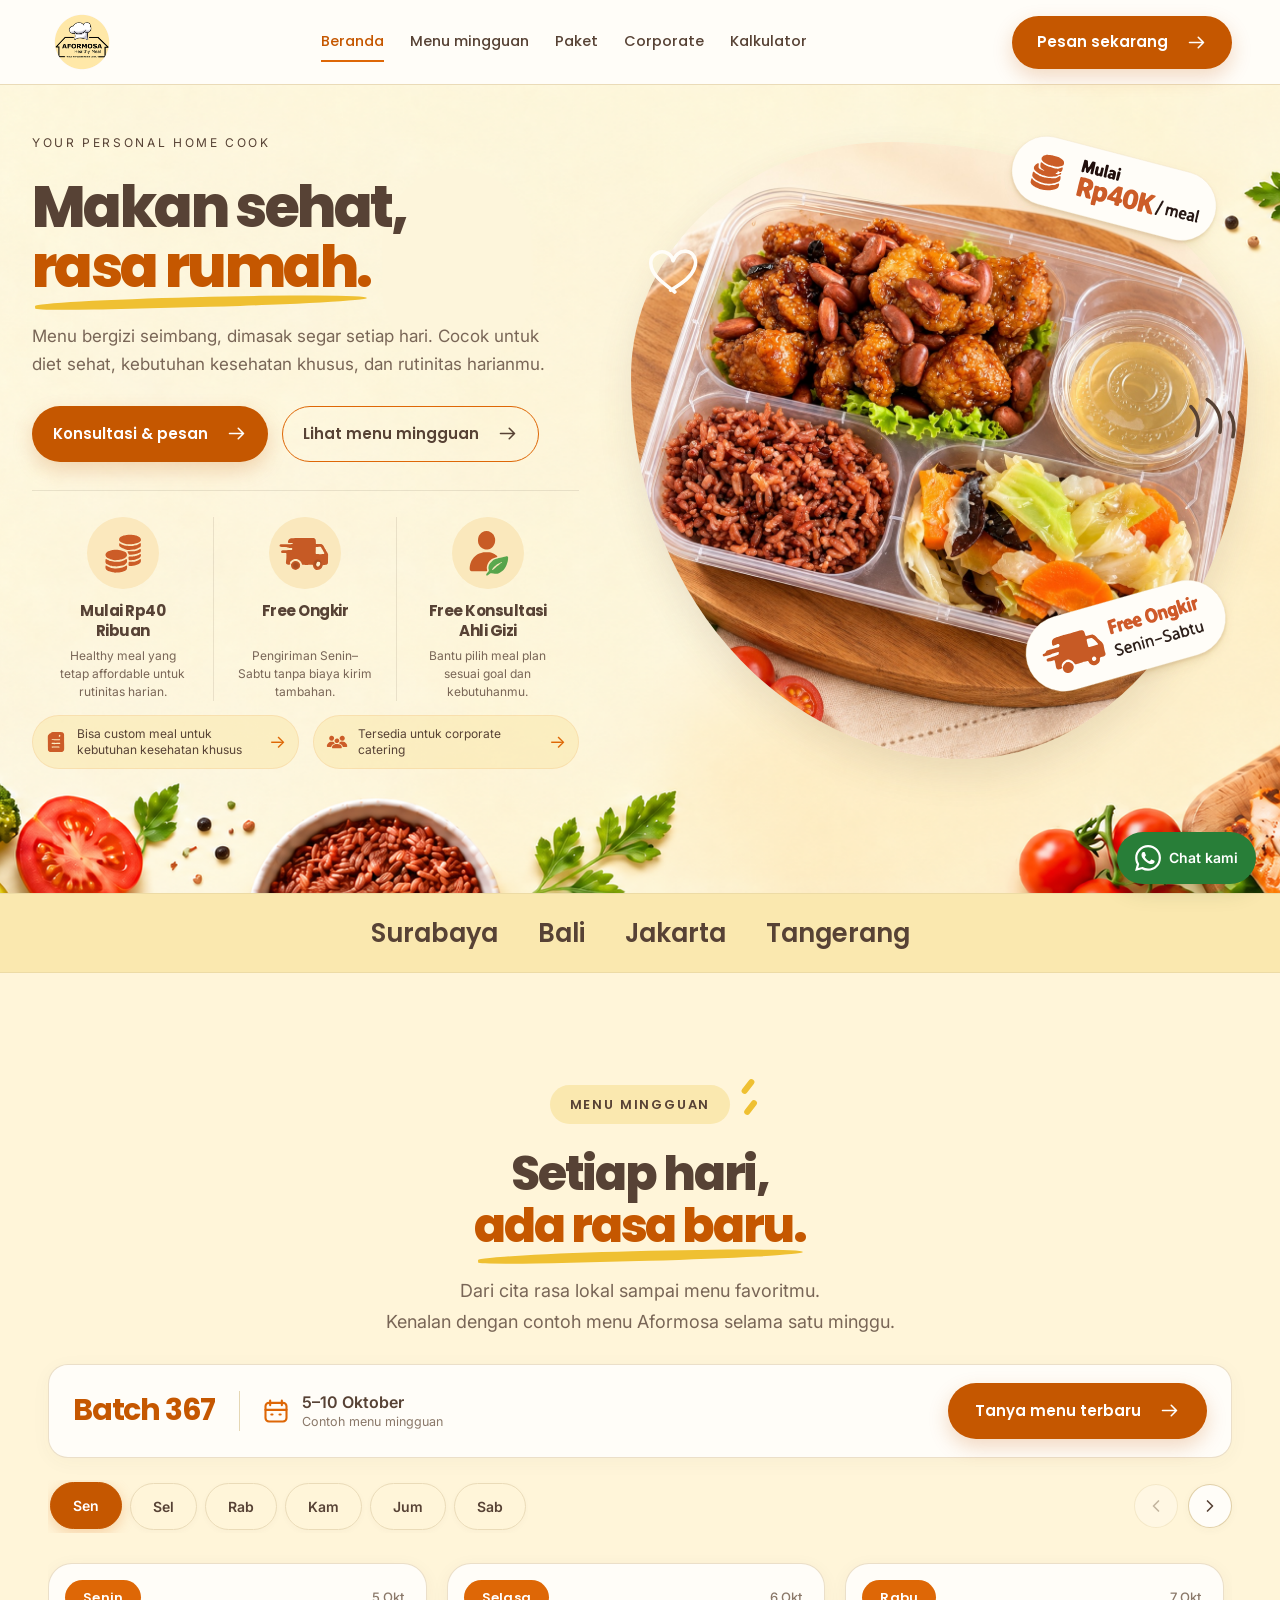
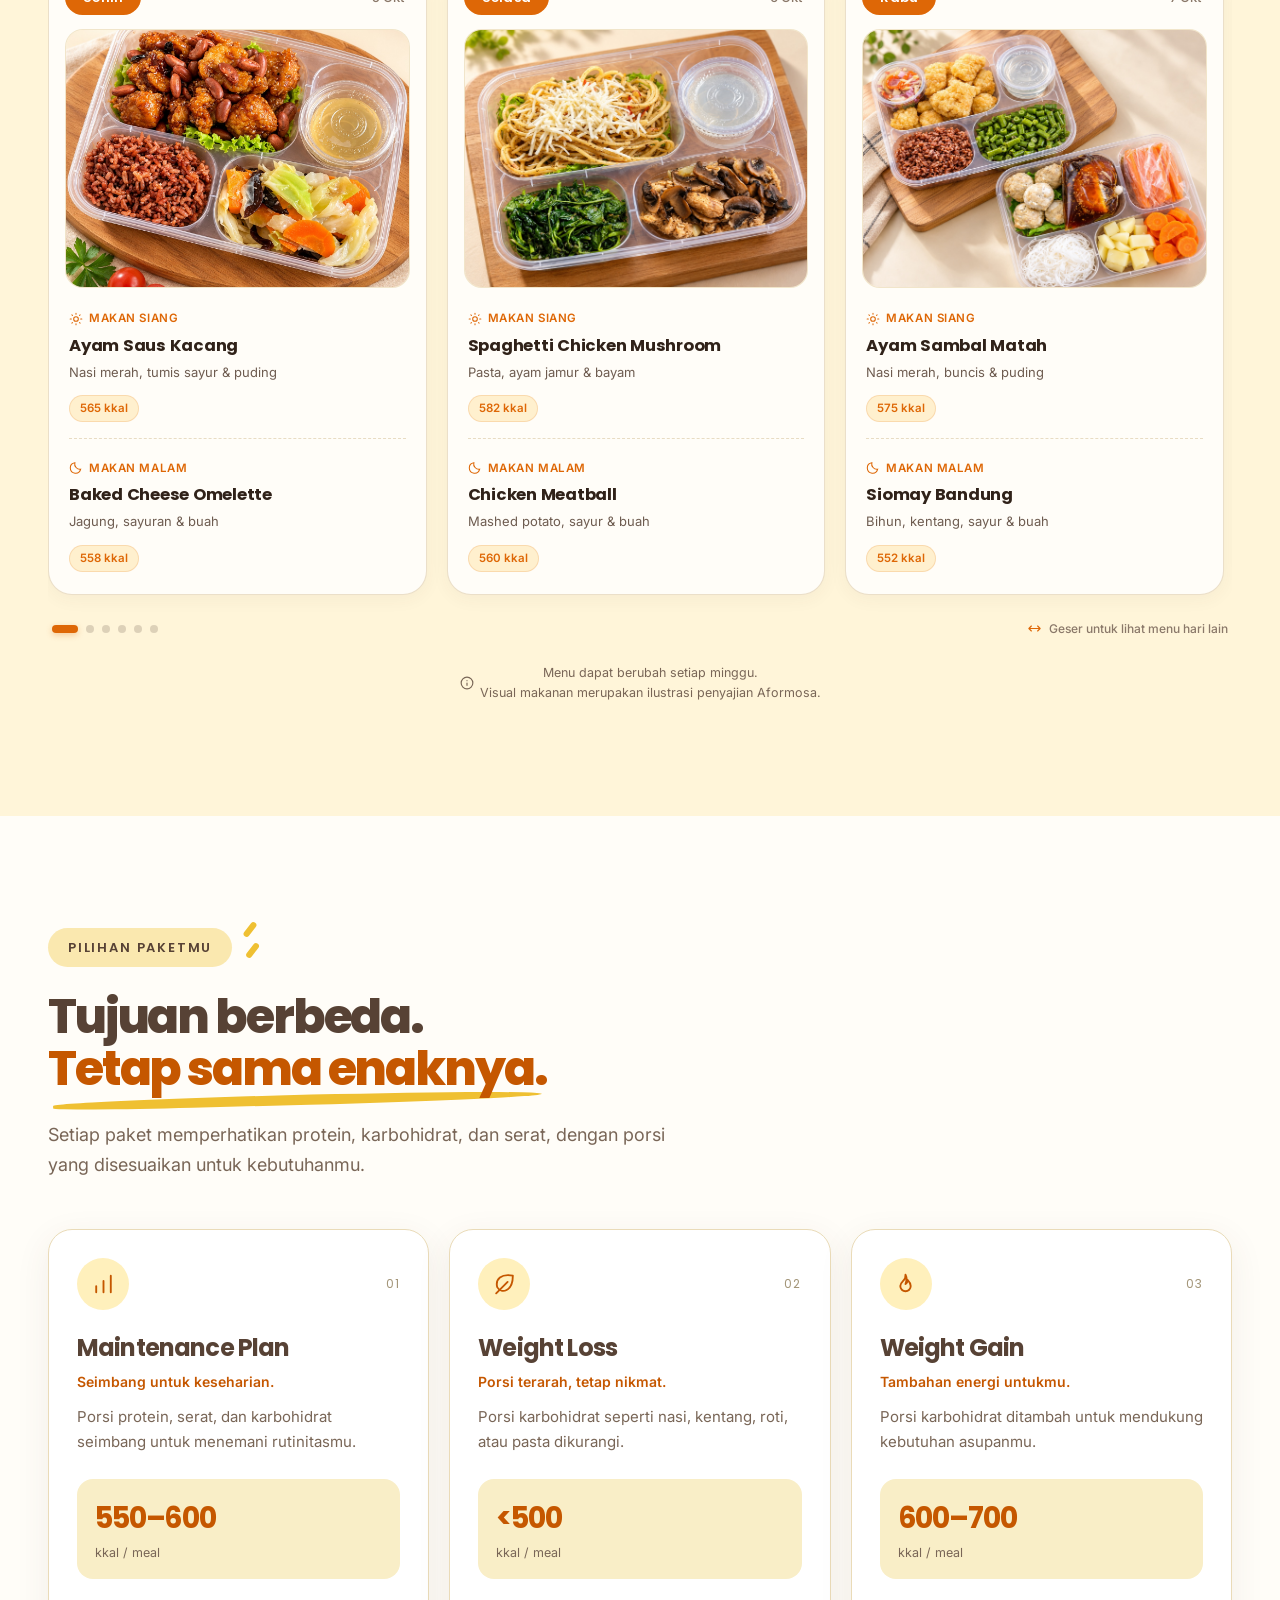
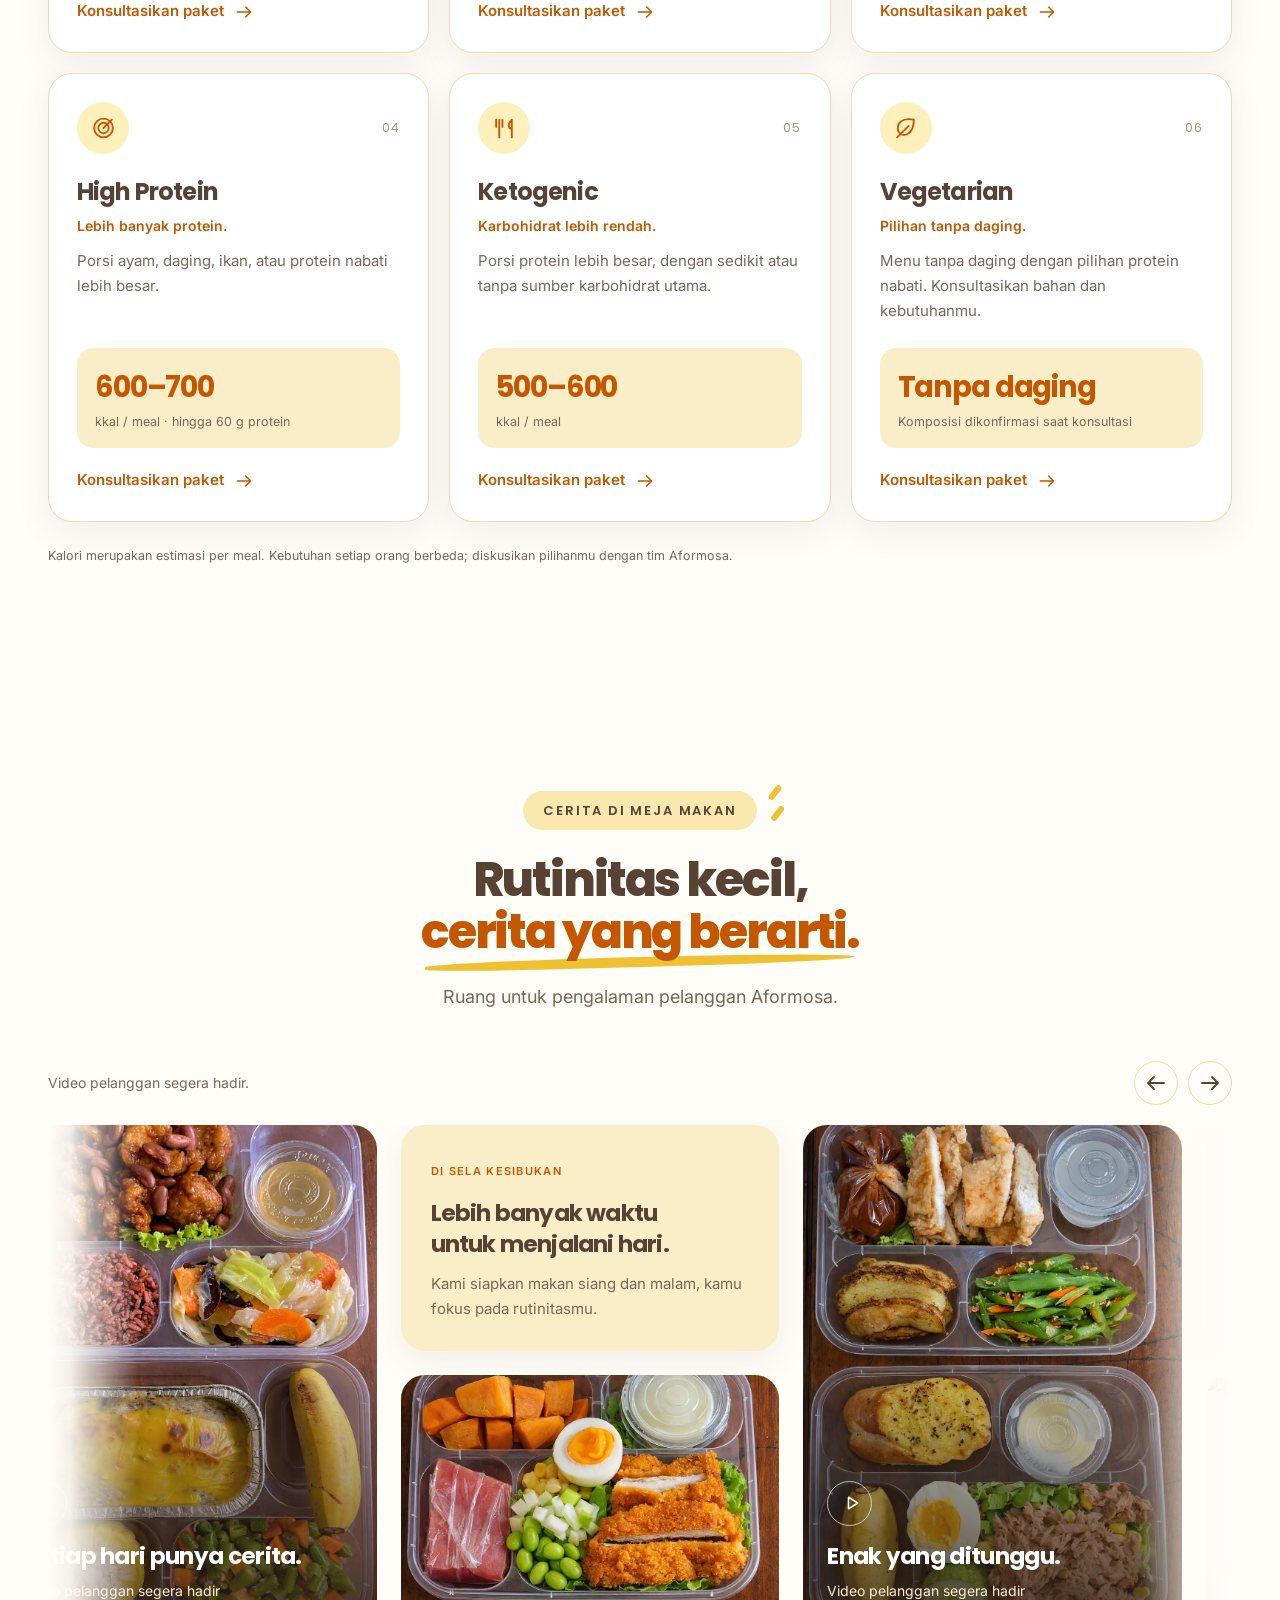
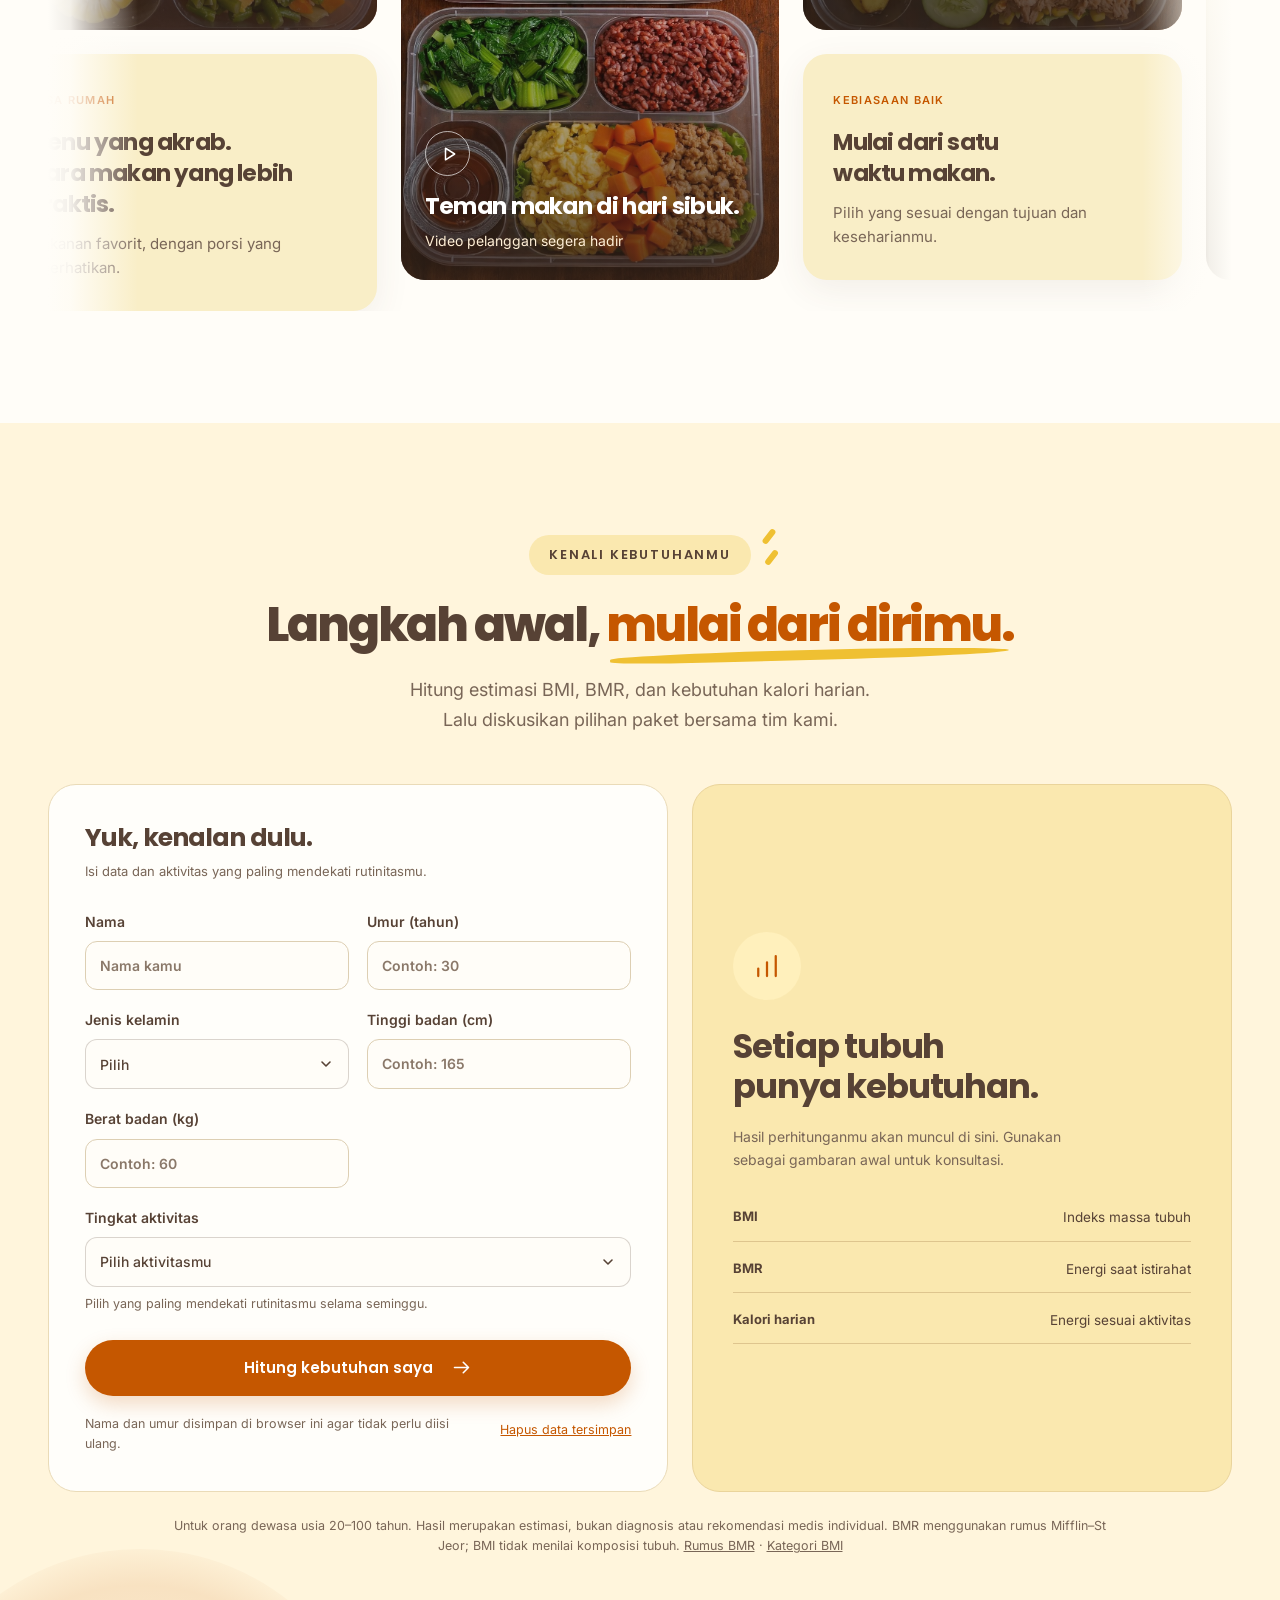
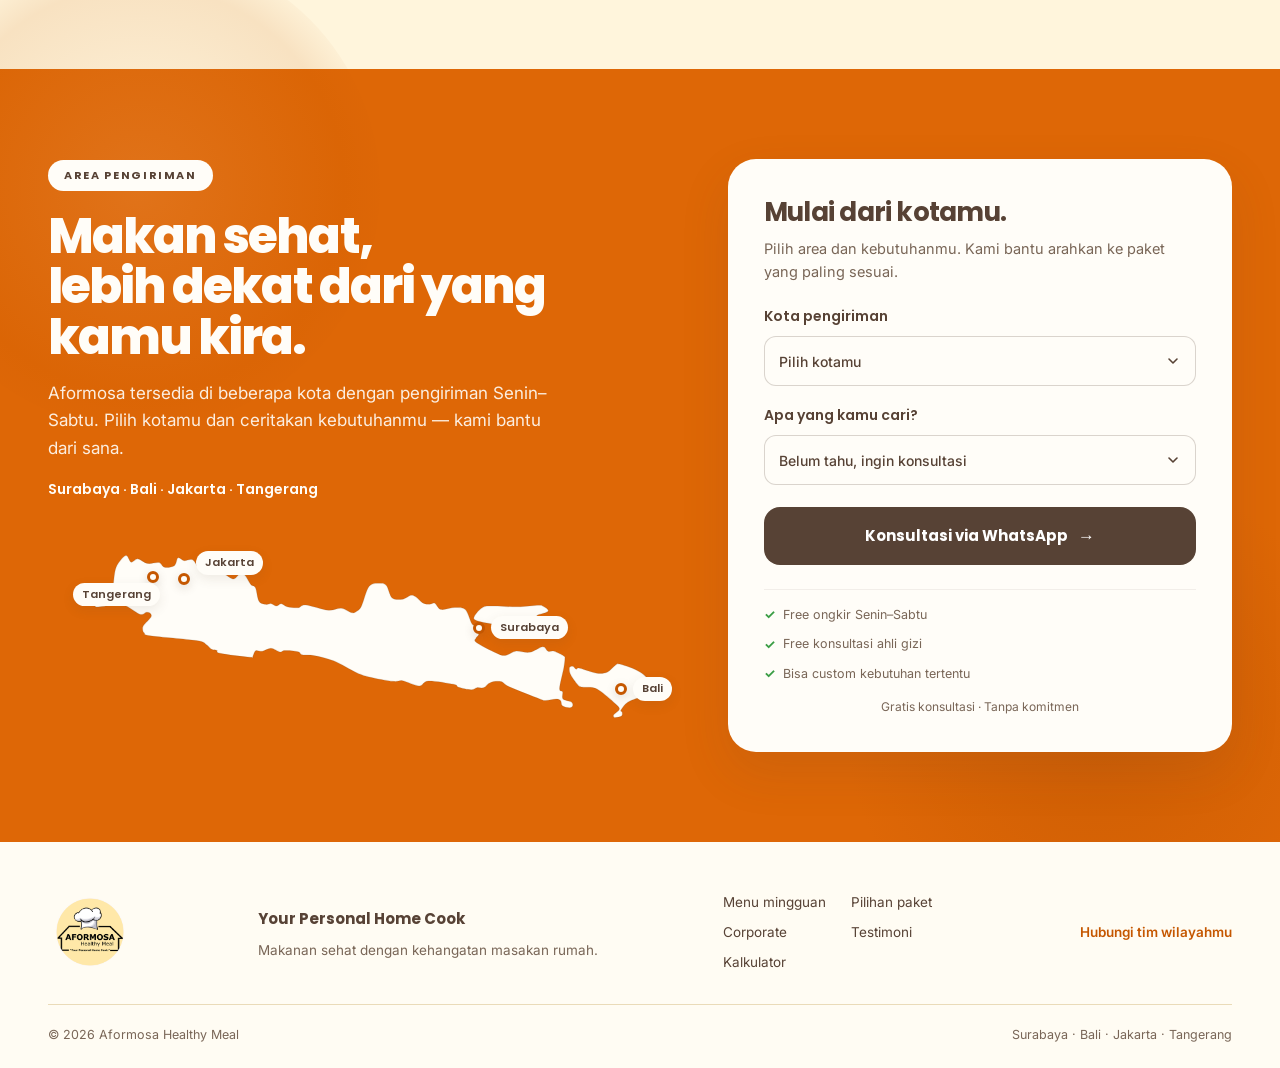
==== commit c0c3280d: "finals" ====
--- a/index.html
+++ b/index.html
@@ -26,8 +26,8 @@
         <div class="container nav-inner"><a href="#beranda" class="brand" aria-label="Aformosa — Beranda"><img
                     src="assets/logo.png" alt="Aformosa Healthy Meal" width="116" height="116"></a>
             <nav id="navigation" aria-label="Navigasi utama"><a href="#beranda">Beranda</a><a href="#menu">Menu
-                    mingguan</a><a href="#paket">Paket</a><a href="#cara-pesan">Cara pesan</a><a
-                    href="#kalkulator">Kalkulator</a><a href="#faq">FAQ</a></nav><a class="button primary header-order"
+                    mingguan</a><a href="#paket">Paket</a><a href="corporate.html">Corporate</a><a
+                    href="#kalkulator">Kalkulator</a><!-- <a href="#faq">FAQ</a> --></nav><a class="button primary header-order"
                 href="https://wa.me/6281284584489?text=Halo%20Aformosa%2C%20saya%20ingin%20konsultasi%20paket%20dan%20harga%20catering%20sehat."
                 target="_blank" rel="noopener noreferrer">Pesan sekarang <svg aria-hidden="true" viewBox="0 0 24 24"
                     fill="none" stroke="currentColor" stroke-width="1.8" stroke-linecap="round" stroke-linejoin="round">
@@ -47,7 +47,7 @@
                     <h1>Makan sehat,<br><span class="underline">rasa rumah.</span></h1>
 
                     <p class="hero-description">Menu bergizi seimbang, dimasak segar setiap hari.
-                        Cocok untuk diet sehat, kebutuhan makan khusus,
+                        Cocok untuk diet sehat, kebutuhan kesehatan khusus,
                         dan rutinitas harianmu.</p>
                     <div class="hero-actions"><a class="button primary"
                             href="https://wa.me/6281284584489?text=Halo%20Aformosa%2C%20saya%20ingin%20konsultasi%20paket%20dan%20harga%20catering%20sehat."
@@ -55,7 +55,7 @@
                                 viewBox="0 0 24 24" fill="none" stroke="currentColor" stroke-width="1.8"
                                 stroke-linecap="round" stroke-linejoin="round">
                                 <path d="M4 12h16m-6-6 6 6-6 6" />
-                            </svg></a><a class="button outline" href="#menu">Lihat menu minggu ini<svg
+                            </svg></a><a class="button outline" href="#menu">Lihat menu mingguan<svg
                                 aria-hidden="true" viewBox="0 0 24 24" fill="none" stroke="currentColor"
                                 stroke-width="1.8" stroke-linecap="round" stroke-linejoin="round">
                                 <path d="M4 12h16m-6-6 6 6-6 6" />
@@ -90,7 +90,7 @@
                             <span class="hero-mini-pill__arrow" aria-hidden="true">→</span>
                         </a>
 
-                        <a class="hero-mini-pill" href="#">
+                        <a class="hero-mini-pill" href="corporate.html">
                             <img src="assets/svg/icon-corporate.svg" alt="" aria-hidden="true">
                             <span>Tersedia untuk corporate catering</span>
                             <span class="hero-mini-pill__arrow" aria-hidden="true">→</span>
@@ -126,68 +126,10 @@
                 </div>
             </div>
         </section>
-        <section class="section benefits-section" id="tentang">
+        <section class="section menu-section weekly-menu" id="menu">
             <div class="container">
-                <div class="section-heading centered"><span class="eyebrow spark">Kenapa Aformosa?</span>
-                    <h2>Sehat yang terasa enak.<br><span class="underline">Setiap hari.</span></h2>
-                    <p>Masakan rumahan dengan gizi yang diperhatikan.<br>Kamu tinggal menikmati, kami yang menyiapkan.
-                    </p>
-                </div>
-                <div class="benefit-grid">
-                    <article class="benefit"><span class="icon-disc"><svg aria-hidden="true" viewBox="0 0 24 24"
-                                fill="none" stroke="currentColor" stroke-width="1.8" stroke-linecap="round"
-                                stroke-linejoin="round">
-                                <path d="M20 4C9 2 3 7 5 15c4 7 15 4 15-11Z" />
-                                <path d="m4 21 11-11" />
-                            </svg></span>
-                        <h3>Dimasak segar setiap hari</h3>
-                        <p>Bahan berkualitas, dimasak dengan perhatian.</p>
-                    </article>
-                    <article class="benefit"><span class="icon-disc"><svg aria-hidden="true" viewBox="0 0 24 24"
-                                fill="none" stroke="currentColor" stroke-width="1.8" stroke-linecap="round"
-                                stroke-linejoin="round">
-                                <path d="M12 3c1 6-5 6-5 11a5 5 0 0 0 10 0c0-2-1-4-3-6 0 3-2 4-2 4s2-5 0-9Z" />
-                            </svg></span>
-                        <h3>Kalori lebih terarah</h3>
-                        <p>Informasi kalori disesuaikan dengan pilihan paket.</p>
-                    </article>
-                    <article class="benefit"><span class="icon-disc"><svg aria-hidden="true" viewBox="0 0 24 24"
-                                fill="none" stroke="currentColor" stroke-width="1.8" stroke-linecap="round"
-                                stroke-linejoin="round">
-                                <path d="M5 20v-6m7 6V9m7 11V4" />
-                            </svg></span>
-                        <h3>Gizi yang seimbang</h3>
-                        <p>Protein, karbohidrat, dan serat dalam satu menu.</p>
-                    </article>
-                    <article class="benefit"><span class="icon-disc"><svg aria-hidden="true" viewBox="0 0 24 24"
-                                fill="none" stroke="currentColor" stroke-width="1.8" stroke-linecap="round"
-                                stroke-linejoin="round">
-                                <path d="M3 5h11v13H3zM14 10h4l3 4v4h-7" />
-                                <circle cx="7" cy="18" r="2" />
-                                <circle cx="18" cy="18" r="2" />
-                            </svg></span>
-                        <h3>Diantar ke kotamu</h3>
-                        <p>Surabaya, Bali, Jakarta, dan Tangerang.</p>
-                    </article>
-                </div>
-                <div class="little-tags"><span><svg aria-hidden="true" viewBox="0 0 24 24" fill="none"
-                            stroke="currentColor" stroke-width="1.8" stroke-linecap="round" stroke-linejoin="round">
-                            <path d="M4 4v7m3-7v7m3-7v7M7 11v10m12-17c-4 4-4 8 0 9V4Zm0 9v8" />
-                        </svg>Makan siang & malam</span><span><svg aria-hidden="true" viewBox="0 0 24 24" fill="none"
-                            stroke="currentColor" stroke-width="1.8" stroke-linecap="round" stroke-linejoin="round">
-                            <rect x="3" y="5" width="18" height="16" rx="3" />
-                            <path d="M7 3v4m10-4v4M3 11h18m-13 4h1m6 0h1" />
-                        </svg>Menu berganti setiap minggu</span><span><svg aria-hidden="true" viewBox="0 0 24 24"
-                            fill="none" stroke="currentColor" stroke-width="1.8" stroke-linecap="round"
-                            stroke-linejoin="round">
-                            <path d="M20 5c-3-3-7-1-8 2-1-3-5-5-8-2-4 4 2 10 8 15 6-5 12-11 8-15Z" />
-                        </svg>Dibuat dengan perhatian</span></div>
-            </div>
-        </section>
-        <section class="section menu-section" id="menu">
-            <div class="container">
-                <div class="section-heading centered"><span class="eyebrow spark">Menu mingguan</span>
-                    <h2>Setiap hari, <span class="underline">ada rasa baru.</span></h2>
+                <div class="section-heading centered weekly-menu__header"><span class="eyebrow spark">Menu mingguan</span>
+                    <h2>Setiap hari,<br><span class="underline">ada rasa baru.</span></h2>
                     <p>Dari cita rasa lokal sampai menu favoritmu.<br>Kenalan dengan contoh menu Aformosa selama satu
                         minggu.</p>
                 </div>
@@ -198,7 +140,7 @@
                                 <rect x="3" y="5" width="18" height="16" rx="3" />
                                 <path d="M7 3v4m10-4v4M3 11h18m-13 4h1m6 0h1" />
                             </svg><span>5–10 Oktober<small>Contoh menu mingguan</small></span></span></div><a
-                        class="button primary"
+                        class="button primary batch-bar__cta"
                         href="https://wa.me/6281284584489?text=Halo%20Aformosa%2C%20saya%20ingin%20konsultasi%20paket%20dan%20harga%20catering%20sehat."
                         target="_blank" rel="noopener noreferrer">Tanya menu terbaru<svg aria-hidden="true"
                             viewBox="0 0 24 24" fill="none" stroke="currentColor" stroke-width="1.8"
@@ -206,9 +148,50 @@
                             <path d="M4 12h16m-6-6 6 6-6 6" />
                         </svg></a>
                 </div>
-                <div class="weekly-grid" id="weekly-menu"></div>
-                <p class="fine-print">Menu dan kalori di atas merupakan data contoh. Foto menunjukkan contoh penyajian;
-                    porsi dan kalori mengikuti paket pilihanmu.</p>
+                <div class="menu-carousel-toolbar">
+                    <div class="menu-controls" role="tablist" aria-label="Pilih hari menu" id="menu-day-tabs"></div>
+                    <div class="menu-carousel-nav" aria-label="Navigasi menu">
+                        <button type="button" class="menu-nav-btn menu-nav-btn--prev" id="menu-prev" aria-label="Menu hari sebelumnya">
+                            <svg aria-hidden="true" viewBox="0 0 24 24" fill="none" stroke="currentColor" stroke-width="2" stroke-linecap="round" stroke-linejoin="round">
+                                <path d="m15 18-6-6 6-6" />
+                            </svg>
+                        </button>
+                        <button type="button" class="menu-nav-btn menu-nav-btn--next" id="menu-next" aria-label="Menu hari berikutnya">
+                            <svg aria-hidden="true" viewBox="0 0 24 24" fill="none" stroke="currentColor" stroke-width="2" stroke-linecap="round" stroke-linejoin="round">
+                                <path d="m9 18 6-6-6-6" />
+                            </svg>
+                        </button>
+                    </div>
+                </div>
+                <div class="menu-carousel-wrapper">
+                    <div class="menu-carousel-track" id="weekly-menu" role="region" aria-label="Daftar menu mingguan" tabindex="0"></div>
+                </div>
+                <div class="menu-carousel-footer">
+                    <div class="menu-carousel-dots" id="menu-dots" aria-label="Navigasi titik carousel"></div>
+                    <span class="menu-carousel-hint">
+                        <svg aria-hidden="true" viewBox="0 0 24 24" fill="none" stroke="currentColor" stroke-width="1.8" stroke-linecap="round" stroke-linejoin="round">
+                            <path d="M7 16l-4-4m0 0l4-4m-4 4h18m-4 4l4-4m0 0l-4-4" />
+                        </svg>
+                        Geser untuk lihat menu hari lain
+                    </span>
+                </div>
+                <div class="weekly-menu__cta-wrapper">
+                    <a class="button primary weekly-menu__cta"
+                        href="https://wa.me/6281284584489?text=Halo%20Aformosa%2C%20saya%20ingin%20konsultasi%20paket%20dan%20harga%20catering%20sehat."
+                        target="_blank" rel="noopener noreferrer">Tanya menu terbaru <svg aria-hidden="true"
+                            viewBox="0 0 24 24" fill="none" stroke="currentColor" stroke-width="1.8"
+                            stroke-linecap="round" stroke-linejoin="round">
+                            <path d="M4 12h16m-6-6 6 6-6 6" />
+                        </svg></a>
+                </div>
+                <p class="fine-print weekly-menu__disclaimer">
+                    <svg aria-hidden="true" viewBox="0 0 24 24" fill="none" stroke="currentColor" stroke-width="2" stroke-linecap="round" stroke-linejoin="round" class="disclaimer-info-icon">
+                        <circle cx="12" cy="12" r="10" />
+                        <line x1="12" y1="16" x2="12" y2="12" />
+                        <line x1="12" y1="8" x2="12.01" y2="8" />
+                    </svg>
+                    <span>Menu dapat berubah setiap minggu.<br>Visual makanan merupakan ilustrasi penyajian Aformosa.</span>
+                </p>
             </div>
         </section>
         <section class="section plans-section" id="paket">
@@ -217,33 +200,6 @@
                     <h2>Tujuan berbeda.<br><span class="underline">Tetap sama enaknya.</span></h2>
                     <p>Setiap paket memperhatikan protein, karbohidrat, dan serat, dengan porsi yang disesuaikan untuk
                         kebutuhanmu.</p>
-                </div>
-                <div class="format-switch">
-                    <div><span class="icon-disc"><svg aria-hidden="true" viewBox="0 0 24 24" fill="none"
-                                stroke="currentColor" stroke-width="1.8" stroke-linecap="round" stroke-linejoin="round">
-                                <rect x="3" y="7" width="18" height="14" rx="3" />
-                                <path d="M8 7V3h8v4M3 12h18m-11 0v3h4v-3" />
-                            </svg></span>
-                        <div>
-                            <h3>Full Meal</h3>
-                            <p>Makan siang + makan malam</p>
-                        </div>
-                    </div>
-                    <div><span class="icon-disc"><svg aria-hidden="true" viewBox="0 0 24 24" fill="none"
-                                stroke="currentColor" stroke-width="1.8" stroke-linecap="round" stroke-linejoin="round">
-                                <path d="M4 4v7m3-7v7m3-7v7M7 11v10m12-17c-4 4-4 8 0 9V4Zm0 9v8" />
-                            </svg></span>
-                        <div>
-                            <h3>One Meal</h3>
-                            <p>Pilih makan siang atau malam</p>
-                        </div>
-                    </div><span>Harga & durasi?<a
-                            href="https://wa.me/6281284584489?text=Halo%20Aformosa%2C%20saya%20ingin%20konsultasi%20paket%20dan%20harga%20catering%20sehat."
-                            target="_blank" rel="noopener noreferrer">Konsultasikan via WhatsApp <svg aria-hidden="true"
-                                viewBox="0 0 24 24" fill="none" stroke="currentColor" stroke-width="1.8"
-                                stroke-linecap="round" stroke-linejoin="round">
-                                <path d="M4 12h16m-6-6 6 6-6 6" />
-                            </svg></a></span>
                 </div>
                 <div class="plan-grid">
                     <article class="plan-card">
@@ -363,47 +319,6 @@
                     pilihanmu dengan tim Aformosa.</p>
             </div>
         </section>
-        <section class="section how-section" id="cara-pesan">
-            <div class="container how-layout">
-                <div class="how-intro"><span class="eyebrow">Sesimpel ini</span>
-                    <h2>Kamu jalani hari.<br><span class="underline">Kami siapkan makan.</span></h2>
-                    <p class="reveal-words">Makan sehat tidak harus menyita waktu. Mulai dari obrolan singkat, pilih
-                        yang sesuai, lalu nikmati menu yang kami siapkan untukmu.</p><a class="button primary"
-                        href="https://wa.me/6281284584489?text=Halo%20Aformosa%2C%20saya%20ingin%20konsultasi%20paket%20dan%20harga%20catering%20sehat."
-                        target="_blank" rel="noopener noreferrer">Mulai ngobrol<svg aria-hidden="true"
-                            viewBox="0 0 24 24" fill="none" stroke="currentColor" stroke-width="1.8"
-                            stroke-linecap="round" stroke-linejoin="round">
-                            <path d="M4 12h16m-6-6 6 6-6 6" />
-                        </svg></a>
-                </div>
-                <div class="steps">
-                    <article class="step"><span>01</span>
-                        <div>
-                            <h3>Ceritakan kebutuhanmu</h3>
-                            <p>Konsultasikan tujuan, lokasi, dan pantangan makan melalui WhatsApp.</p>
-                        </div>
-                    </article>
-                    <article class="step"><span>02</span>
-                        <div>
-                            <h3>Pilih paket & waktu makan</h3>
-                            <p>Tentukan meal plan, Full Meal atau One Meal, serta durasi bersama tim.</p>
-                        </div>
-                    </article>
-                    <article class="step"><span>03</span>
-                        <div>
-                            <h3>Kami masak dengan perhatian</h3>
-                            <p>Menu berganti, bahan disiapkan, dan makanan dimasak segar setiap hari.</p>
-                        </div>
-                    </article>
-                    <article class="step"><span>04</span>
-                        <div>
-                            <h3>Makan enak, tanpa repot</h3>
-                            <p>Pesanan diantar sesuai jadwal dan area yang telah dikonfirmasi.</p>
-                        </div>
-                    </article>
-                </div>
-            </div>
-        </section>
         <section class="section testimonials-section" id="testimoni">
             <div class="container">
                 <div class="section-heading centered"><span class="eyebrow spark">Cerita di meja makan</span>
@@ -485,129 +400,6 @@
                                         segera
                                         hadir</small></div>
                             </article>
-                        </div>
-                    </div>
-                </div>
-            </div>
-        </section>
-        <section class="section corporate-section" id="corporate">
-            <div class="container corporate-container">
-                <div class="corporate-copy">
-                    <span class="eyebrow corporate-eyebrow">CORPORATE &amp; EVENT CATERING</span>
-                    <h2 class="corporate-headline">Makan sehat buat satu tim?<br><span
-                            class="corporate-highlight">Bisa.</span></h2>
-                    <p class="corporate-desc">Sejak 2022, Aformosa dipercaya berbagai brand, sekolah, komunitas, dan
-                        event untuk menyediakan catering yang praktis, fleksibel, dan tetap terasa seperti masakan
-                        rumahan.</p>
-                    <div class="corporate-microcopy">
-                        <span>Corporate lunch</span>
-                        <span class="corporate-microcopy__dot" aria-hidden="true">·</span>
-                        <span>Event catering</span>
-                        <span class="corporate-microcopy__dot" aria-hidden="true">·</span>
-                        <span>Custom meal plan</span>
-                    </div>
-                    <div class="corporate-cta-wrap">
-                        <a class="button primary corporate-cta"
-                            href="https://wa.me/6281284584489?text=Halo%20Aformosa%2C%20saya%20ingin%20konsultasi%20mengenai%20corporate%20%2F%20event%20catering.%20Boleh%20dibantu%20info%20paket%2C%20jumlah%20minimum%2C%20area%20pengiriman%2C%20dan%20pilihan%20menunya%3F"
-                            target="_blank" rel="noreferrer">
-                            <span>Diskusikan kebutuhan tim</span>
-                            <svg aria-hidden="true" viewBox="0 0 24 24" fill="none" stroke="currentColor"
-                                stroke-width="1.8" stroke-linecap="round" stroke-linejoin="round">
-                                <path d="M4 12h16m-6-6 6 6-6 6" />
-                            </svg>
-                        </a>
-                    </div>
-                </div>
-                <div class="corporate-wall">
-                    <div class="corporate-trust">
-                        <span class="corporate-trust__icon" aria-hidden="true">
-                            <svg viewBox="0 0 16 16" fill="none" stroke="currentColor" stroke-width="2.2"
-                                stroke-linecap="round" stroke-linejoin="round">
-                                <path d="M3.5 8.5l3 3 6-6" />
-                            </svg>
-                        </span>
-                        <span>Dipercaya untuk berbagai kebutuhan catering sejak 2022.</span>
-                    </div>
-                    <div class="partner-grid">
-                        <div class="partner-card">
-                            <div class="partner-card__logo">
-                                <img src="assets/partners/partner-binus.png" alt="BINUS School Surabaya" loading="lazy">
-                            </div>
-                            <span class="partner-card__name">BINUS School Surabaya</span>
-                            <small class="partner-card__year">2025</small>
-                        </div>
-                        <div class="partner-card">
-                            <div class="partner-card__logo">
-                                <img src="assets/partners/partner-lmen.png" alt="L-Men" loading="lazy">
-                            </div>
-                            <span class="partner-card__name">L-Men</span>
-                            <small class="partner-card__year">2023</small>
-                        </div>
-                        <div class="partner-card">
-                            <div class="partner-card__logo">
-                                <img src="assets/partners/partner-skindoze.png" alt="Skindoze" loading="lazy">
-                            </div>
-                            <span class="partner-card__name">Skindoze</span>
-                            <small class="partner-card__year">2024</small>
-                        </div>
-                        <div class="partner-card">
-                            <div class="partner-card__logo">
-                                <img src="assets/partners/partner-npure.png" alt="NPure" loading="lazy">
-                            </div>
-                            <span class="partner-card__name">NPure</span>
-                            <small class="partner-card__year">2025</small>
-                        </div>
-                        <div class="partner-card">
-                            <div class="partner-card__logo">
-                                <img src="assets/partners/partner-miss-universe.png" alt="Miss Universe Indonesia"
-                                    loading="lazy">
-                            </div>
-                            <span class="partner-card__name">Miss Universe Indonesia</span>
-                            <small class="partner-card__year">2023</small>
-                        </div>
-                        <div class="partner-card">
-                            <div class="partner-card__logo">
-                                <img src="assets/partners/partner-tropicana-slim.png" alt="Tropicana Slim"
-                                    loading="lazy">
-                            </div>
-                            <span class="partner-card__name">Tropicana Slim</span>
-                            <small class="partner-card__year">2022–2023</small>
-                        </div>
-                        <div class="partner-card">
-                            <div class="partner-card__logo">
-                                <img src="assets/partners/partner-indihome.png" alt="IndiHome Surabaya" loading="lazy">
-                            </div>
-                            <span class="partner-card__name">IndiHome Surabaya</span>
-                            <small class="partner-card__year">2023</small>
-                        </div>
-                        <div class="partner-card">
-                            <div class="partner-card__logo">
-                                <img src="assets/partners/partner-cenm.png" alt="The 6th CENM RS UI" loading="lazy">
-                            </div>
-                            <span class="partner-card__name">The 6th CENM RS UI</span>
-                            <small class="partner-card__year">2025</small>
-                        </div>
-                        <div class="partner-card">
-                            <div class="partner-card__logo">
-                                <img src="assets/partners/partner-surabaya-fast-marathon.png"
-                                    alt="Surabaya Fast Marathon" loading="lazy">
-                            </div>
-                            <span class="partner-card__name">Surabaya Fast Marathon</span>
-                            <small class="partner-card__year">2023</small>
-                        </div>
-                        <div class="partner-card">
-                            <div class="partner-card__logo">
-                                <img src="assets/partners/partner-herwell.png" alt="Herwell" loading="lazy">
-                            </div>
-                            <span class="partner-card__name">Herwell</span>
-                            <small class="partner-card__year">2025</small>
-                        </div>
-                        <div class="partner-card">
-                            <div class="partner-card__logo">
-                                <img src="assets/partners/partner-samator.png" alt="Samator Environment" loading="lazy">
-                            </div>
-                            <span class="partner-card__name">Samator Environment</span>
-                            <small class="partner-card__year">2025</small>
                         </div>
                     </div>
                 </div>
@@ -741,6 +533,7 @@
                         rel="noopener noreferrer">Kategori BMI</a></p>
             </div>
         </section>
+        <!-- SECTION FAQ / QNA (DISEMBUNYIKAN)
         <section class="section faq-section" id="faq">
             <div class="container faq-layout">
                 <div class="section-heading"><span class="eyebrow">Biar lebih jelas</span>
@@ -789,6 +582,7 @@
                 </div>
             </div>
         </section>
+        -->
         <section class="delivery-section" id="delivery">
             <div class="delivery-container">
                 <div class="delivery-content">
@@ -1070,6 +864,7 @@
                 <p>Makanan sehat dengan kehangatan masakan rumah.</p>
             </div>
             <div class="footer-links"><a href="#menu">Menu mingguan</a><a href="#paket">Pilihan paket</a><a
+                    href="corporate.html">Corporate</a><a
                     href="#testimoni">Testimoni</a><a href="#kalkulator">Kalkulator</a></div><a
                 href="https://wa.me/6281284584489?text=Halo%20Aformosa%2C%20saya%20ingin%20konsultasi%20paket%20dan%20harga%20catering%20sehat."
                 target="_blank" rel="noopener noreferrer">Hubungi tim wilayahmu</a>
--- a/styles.css
+++ b/styles.css
@@ -87,55 +87,218 @@
     .hero-benefit__title { font-size: 13px; }
     .hero-badge--price, .hero-badge--delivery { width: 190px; }
 }
-@media (max-width:768px) {
-    .hero { background-image: url("assets/backgrounds/hero-bg-mobile.png"); background-position: center top; }
+@media (max-width: 768px) {
+    /* Mobile Header: warm-white translucent, backdrop blur, modest shadow, high z-index */
+    body .site-header,
+    .site-header {
+        background: rgba(255, 253, 248, .88) !important;
+        backdrop-filter: blur(12px) !important;
+        -webkit-backdrop-filter: blur(12px) !important;
+        border-bottom: 1px solid rgba(87, 66, 53, .08);
+        box-shadow: 0 4px 20px rgba(87, 66, 53, .06);
+        z-index: 20;
+    }
+
+    /* Mobile Hero: background image only, full vertical composition visible without crop */
+    .hero {
+        background-image: url("assets/backgrounds/hero-bg-mobile.png");
+        background-repeat: no-repeat;
+        background-position: center top;
+        background-size: 100% auto;
+        min-height: auto;
+        height: auto;
+        aspect-ratio: 941 / 1672;
+        width: 100%;
+        position: relative;
+        overflow: hidden;
+    }
+
+    .hero-inner,
+    .hero-grid,
     .hero .container.hero-grid {
-        display: flex; flex-direction: column; align-items: center;
-        width: 100%; max-width: 520px; padding: 18px 18px 180px;
-        min-height: 0; height: auto; gap: 0; text-align: center;
-    }
-    .hero-copy { display: contents; }
-    .hero-eyebrow { order: 1; margin: 18px 0; letter-spacing: .12em; font-size: 11px; }
-    .hero h1 { order: 2; font-size: clamp(34px,10vw,44px); line-height: 1.03; margin: 0 0 18px; max-width: 100%; }
-    .hero-description { order: 3; font-size: 15px; line-height: 1.6; max-width: 390px; margin: 0 auto; text-align: center; }
-    .hero-actions { order: 4; display: flex; flex-direction: column; width: 100%; max-width: 400px; gap: 10px; margin: 24px auto 0; }
-    .hero-actions .button { width: 100%; min-height: 50px; font-size: 14px; }
-    .hero-visual { order: 5; width: 100%; max-width: 420px; margin: 36px auto 0; }
-    .hero-food { width: 90%; margin-inline: auto; }
-    .hero-badge--price { width: 150px; top: -14px; right: 6px; transform: rotate(5deg); }
-    .hero-badge--delivery { width: 150px; right: 0; bottom: 18px; transform: rotate(-5deg); }
-    .hero-doodle--heart { width: 42px; left: 1%; top: 17%; }
-    .hero-doodle--curves { width: 49px; right: 0; top: 40%; }
-    .hero-benefits {
-        order: 6; display: grid; grid-template-columns: repeat(3,minmax(0,1fr));
-        width: 100%; gap: 0; margin-top: 28px; padding-top: 24px;
-        border-top: 0; align-items: start;
-    }
-    .hero-benefit {
-        display: flex; flex-direction: column; align-items: center;
-        text-align: center; padding: 0 7px; min-width: 0; border-bottom: 0;
-    }
-    .hero-benefit:not(:last-child) { border-right: 1px solid rgba(87,66,53,.12); }
-    .hero-benefit__icon {
-        width: clamp(48px,15vw,68px); height: clamp(48px,15vw,68px);
-        margin: 0 auto 12px; align-self: center;
-    }
-    .hero-benefit__title {
-        font-size: clamp(11px,3vw,14px); line-height: 1.35;
-        min-height: 4.05em; margin-bottom: 6px;
-    }
-    .hero-benefit__desc {
-        font-size: clamp(10px,2.6vw,12px); line-height: 1.5;
-        max-width: 150px; margin: 0 auto;
-    }
-    .hero-mini-pills { order: 7; display: flex; flex-direction: column; width: 100%; gap: 8px; margin-top: 14px; }
-    .hero-mini-pill { width: 100%; min-height: 44px; padding: 9px 12px; font-size: 12px; }
-    .hero-mini-pill img { width: 22px; height: 22px; }
+        display: block;
+        width: 100%;
+        max-width: 100%;
+        padding: 0;
+        margin: 0;
+        min-height: 0;
+        height: auto;
+    }
+
+    /* Live text and CTA overlay positioned in upper empty area */
+    .hero-copy {
+        display: block;
+        width: 100%;
+        padding-inline: 22px;
+        padding-top: clamp(18px, 5.5vw, 28px);
+        padding-bottom: 0;
+        text-align: left;
+        position: relative;
+        z-index: 3;
+        box-sizing: border-box;
+    }
+
+    /* Eyebrow: compact cream pill, letter-spacing around .20em, font-size 11-12px, dark brown */
+    .hero-eyebrow {
+        display: inline-flex;
+        align-items: center;
+        background: #FAE8AF;
+        border: 1px solid rgba(222, 103, 6, .15);
+        border-radius: 999px;
+        padding: 6px 14px;
+        font-size: 11.5px;
+        font-weight: 600;
+        letter-spacing: .20em;
+        text-transform: uppercase;
+        color: #574235;
+        margin: 0 0 10px;
+        line-height: 1.3;
+    }
+
+    /* Headline: dark brown "Makan sehat,", orange "rasa rumah.", line-height .98-1.03 */
+    .hero h1 {
+        font-size: clamp(38px, 10.5vw, 48px);
+        line-height: 1.0;
+        letter-spacing: -0.04em;
+        color: #574235;
+        margin: 0 0 12px;
+        max-width: 100%;
+        text-align: left;
+    }
+
+    .hero h1 span,
+    .hero h1 .underline {
+        color: #DE6706;
+        display: inline;
+    }
+
+    .hero h1 .underline:after {
+        display: none;
+    }
+
+    /* Description: 14-16px, muted brown, line-height around 1.55, max-width around 390px */
+    .hero-description {
+        font-size: 14.5px;
+        line-height: 1.55;
+        color: #796657;
+        max-width: 390px;
+        margin: 0 0 14px;
+        text-align: left;
+    }
+
+    /* CTA wrapper: compact, left-aligned, width auto, 7px gap, 14px top margin */
+    .hero-actions {
+        display: flex;
+        flex-direction: column;
+        align-items: flex-start;
+        width: auto;
+        max-width: none;
+        gap: 7px;
+        margin-top: 14px;
+        margin-bottom: 0;
+    }
+
+    body .hero-actions .button,
+    .hero-actions .button,
+    .hero-actions .btn-primary,
+    .hero-actions .btn-secondary {
+        width: 225px;
+        min-width: 0;
+        max-width: none;
+        height: 40px;
+        min-height: 40px;
+        padding: 0 16px;
+        border-radius: 999px;
+        font-size: 11.5px;
+        display: flex;
+        align-items: center;
+        justify-content: center;
+        gap: 9px;
+        box-sizing: border-box;
+        text-decoration: none;
+        letter-spacing: normal;
+    }
+
+    /* Primary: orange background, white text, 700 weight */
+    .hero-actions .button.primary,
+    .hero-actions .primary,
+    .hero-actions .btn-primary {
+        background: #DE6706;
+        color: #FFFFFF;
+        border: 1.5px solid #DE6706;
+        font-weight: 700;
+        box-shadow: 0 4px 14px rgba(222, 103, 6, .24);
+    }
+
+    .hero-actions .button.primary svg,
+    .hero-actions .primary svg,
+    .hero-actions .btn-primary svg {
+        color: #FFFFFF;
+        width: 14px;
+        height: 14px;
+        flex-shrink: 0;
+    }
+
+    /* Secondary: transparent / warm cream, orange border, dark brown text, 600 weight */
+    .hero-actions .button.outline,
+    .hero-actions .outline,
+    .hero-actions .btn-secondary {
+        background: rgba(255, 253, 248, .85);
+        border: 1.5px solid #DE6706;
+        color: #574235;
+        font-weight: 600;
+        box-shadow: none;
+    }
+
+    .hero-actions .button.outline svg,
+    .hero-actions .outline svg,
+    .hero-actions .btn-secondary svg {
+        color: #574235;
+        width: 14px;
+        height: 14px;
+        flex-shrink: 0;
+    }
+
+    /* CRITICAL: Remove mobile duplicates already inside hero-bg-mobile.png */
+    .hero-visual,
+    .hero-benefits,
+    .hero-mini-pills,
+    .hero-badge,
+    .hero-doodle,
+    .hero-garnish,
+    .hero-food {
+        display: none !important;
+    }
+
+    /* Floating WhatsApp button: safe margin from bottom benefits */
+    .floating-wa {
+        right: 16px;
+        bottom: 18px !important;
+        z-index: 40;
+    }
+}
+@media (max-width: 390px) {
+    body .hero-actions .button,
+    .hero-actions .button,
+    .hero-actions .btn-primary,
+    .hero-actions .btn-secondary {
+        width: 210px;
+        height: 38px;
+        min-height: 38px;
+        font-size: 11px;
+    }
+
+    .hero-actions .button svg,
+    .hero-actions .btn-primary svg,
+    .hero-actions .btn-secondary svg {
+        width: 13px;
+        height: 13px;
+    }
 }
 .benefits-section{background:var(--bg)}.benefit-grid{display:grid;grid-template-columns:repeat(4,1fr);grid-auto-flow:dense;gap:16px}.benefit{border:1px solid var(--border);border-radius:24px;padding:32px 22px;text-align:center;background:#fffefa}.icon-disc{display:inline-flex;align-items:center;justify-content:center;background:#fff0bc;border-radius:50%;width:68px;height:68px;color:var(--orange-dark)}.icon-disc svg{width:30px;height:30px}.benefit:first-child .icon-disc{color:var(--green)}.benefit h3{font-size:18px;margin:18px 0 10px}.benefit p{font-size:14px}.little-tags{display:flex;justify-content:center;gap:16px;margin-top:28px;flex-wrap:wrap}.little-tags span{display:flex;gap:10px;align-items:center;padding:10px 20px;border-radius:99px;background:var(--soft);font-size:12px;font-weight:600}.little-tags svg{width:19px;height:19px;color:var(--orange)}.menu-section{background:#fff5d9}.batch-bar{display:flex;justify-content:space-between;align-items:center;gap:24px;background:#fffdf6;border:1px solid #fff;border-radius:20px;padding:20px 24px;margin-bottom:22px;box-shadow:0 6px 25px #57423506}.batch-title{display:flex;align-items:center;gap:28px}.batch-title>strong{font-family:var(--heading);font-size:32px;letter-spacing:-.04em;color:var(--orange-dark)}.batch-title>span{display:flex;align-items:center;gap:12px;padding-left:26px;border-left:1px solid var(--border);font-weight:600;font-size:17px;line-height:1.4}.batch-title svg{color:var(--orange);width:30px;height:30px}.batch-title small{display:block;font-size:12px;font-weight:400;color:var(--muted)}.menu-controls{display:flex;justify-content:center;gap:8px;margin:24px 0}.menu-controls button{border:1px solid var(--border);border-radius:99px;background:transparent;padding:11px 22px;font-size:13px;font-weight:600;min-height:44px}.menu-controls button.active{color:white;border-color:var(--orange-dark);background:var(--orange-dark)}.weekly-grid{display:grid;grid-template-columns:repeat(3,1fr);gap:20px;grid-auto-flow:dense}.menu-card{background:#fffefa;border-radius:24px;overflow:hidden;padding:14px;border:1px solid #fff;transition:box-shadow .3s}.menu-card:hover{box-shadow:0 12px 30px #57423512}.menu-card-heading{display:flex;align-items:center;justify-content:space-between;margin-bottom:14px;gap:10px}.day-pill{background:var(--orange-dark);color:#fff;border-radius:99px;padding:7px 16px;font-family:var(--heading);font-size:12px;font-weight:600}.menu-card-heading time{font-size:12px;color:var(--muted);padding-right:8px}.menu-photo{overflow:hidden;border-radius:15px;aspect-ratio:4/3;position:relative;background:var(--soft)}.menu-photo img{width:100%;height:100%;object-fit:cover;object-position:center 18%;transition:transform .7s}.menu-card:hover img{transform:scale(1.045)}.meal-details{display:grid;grid-template-columns:1fr 1fr;gap:14px;padding:16px 4px 5px}.meal-type{display:flex;align-items:center;gap:5px;font-size:11px;color:var(--orange-dark);font-weight:600;margin-bottom:5px}.meal-type svg{width:15px;height:15px}.meal-details h3{font-size:13px;line-height:1.35;letter-spacing:-.015em}.meal-details p{font-size:11px;line-height:1.5;margin-top:5px}.kcal{font-size:10px;display:inline-block;color:var(--orange-dark);background:#fff0ce;padding:3px 8px;border-radius:99px;margin-top:8px;font-weight:600}.menu-section>.container>.fine-print{text-align:center}.format-switch{display:grid;grid-template-columns:1fr 1fr 1.1fr;background:var(--soft);border-radius:24px;padding:24px;gap:24px;margin-bottom:28px;align-items:center}.format-switch>div{display:flex;gap:15px;align-items:center}.format-switch h3{font-size:19px}.format-switch p{font-size:13px}.format-switch .icon-disc{width:54px;height:54px;flex-shrink:0;background:#fffbef}.format-switch>span{font-size:12px;padding-left:28px;border-left:1px solid #dac697}.format-switch a{display:flex;align-items:center;gap:8px;color:var(--orange-dark);font-weight:600}.format-switch a svg{width:18px}.plan-grid{display:grid;grid-template-columns:repeat(3,1fr);grid-auto-flow:dense;gap:20px}.plan-card{padding:28px;background:#fffefa;border:1px solid var(--border);border-radius:24px;display:flex;flex-direction:column;transition:box-shadow .3s}.plan-card:hover{box-shadow:0 12px 30px #5742350d}.plan-top{display:flex;justify-content:space-between;align-items:center;margin-bottom:22px}.plan-top .icon-disc{height:52px;width:52px}.plan-top svg{width:25px}.plan-index{font-family:var(--heading);color:#a39578;font-size:12px;letter-spacing:.1em}.plan-card h3{font-size:24px}.plan-sub{font-weight:600;color:var(--orange-dark);font-size:13px;margin:6px 0 12px}.plan-card>p:not(.plan-sub){font-size:14px;flex:1}.nutrition{margin:24px 0 20px;padding-top:20px;border-top:1px solid var(--border);display:flex;flex-direction:column}.nutrition strong{font-family:var(--heading);font-size:29px;letter-spacing:-.04em}.nutrition span{font-size:11px;color:var(--muted)}.how-section{background:var(--soft)}.how-layout{display:grid;grid-template-columns:1fr 1fr;gap:90px;align-items:start}.how-intro h2{font-size:46px;margin:24px 0 28px}.how-intro p{font-size:18px;margin-bottom:30px;max-width:450px}.steps{display:grid;gap:18px}.step{display:flex;gap:24px;padding:30px;background:#fffdf8;border:1px solid #ebddb8;border-radius:24px;position:relative}.step>span{font-family:var(--heading);font-weight:700;color:var(--orange-dark);font-size:26px;line-height:1.2}.step h3{font-size:19px;margin-bottom:8px}.step p{font-size:14px}.testimonials-section{background:var(--bg)}.testimonial-nav{display:flex;align-items:center;justify-content:space-between;margin-bottom:20px}.testimonial-nav p{font-size:13px}.testimonial-nav>div{display:flex;gap:10px}.testimonial-nav button{height:44px;width:44px;display:grid;place-items:center;border:1px solid var(--border);background:transparent;border-radius:50%}.testimonial-nav button:hover{background:var(--soft)}#testimonial-prev svg{transform:rotate(180deg)}.testimonial-track{display:flex;gap:24px;overflow-x:auto;scroll-snap-type:x mandatory;scrollbar-width:none}.testimonial-track::-webkit-scrollbar{display:none}.testimonial-column{flex:0 0 calc((100% - 48px)/3);display:flex;flex-direction:column;gap:24px;scroll-snap-align:start}.video-slot{position:relative;border-radius:24px;overflow:hidden;background:var(--soft);aspect-ratio:3/4}.video-slot img{width:100%;height:100%;object-fit:cover;transition:transform .7s}.video-slot:hover img{transform:scale(1.045)}.video-slot:after{content:'';position:absolute;inset:0;background:linear-gradient(transparent 35%,#302219c9)}.video-placeholder{position:absolute;bottom:28px;left:24px;right:24px;color:white;z-index:2;display:flex;flex-direction:column;gap:8px}.video-placeholder strong{font-family:var(--heading);font-size:23px;letter-spacing:-.03em;line-height:1.25}.video-placeholder small{color:#ffefd6;font-size:12px}.play-disc{display:grid;place-items:center;width:45px;height:45px;border:1px solid #ffffffa8;border-radius:50%;margin-bottom:8px}.play-disc svg{width:20px;margin-left:2px}.story-card{padding:30px;border-radius:24px;background:var(--soft);min-height:226px}.story-card>span{font-size:11px;font-weight:600;color:var(--orange-dark);text-transform:uppercase;letter-spacing:.12em}.story-card h3{font-size:23px;margin:14px 0 12px}.story-card p{font-size:13px}.video-slot video{position:relative;z-index:3;width:100%;height:100%;object-fit:cover;display:block;background:#302219}.video-slot.has-video:after{display:none}.calculator-section{background:#fff5dc}.calculator-layout{display:grid;grid-template-columns:1.15fr 1fr;gap:24px;align-items:stretch}.calculator-layout form{background:#fffefa;border:1px solid var(--border);padding:36px;border-radius:28px}.form-heading{margin-bottom:28px}.form-heading h3{font-size:25px}.form-heading p{font-size:13px;margin-top:6px}.form-grid{display:grid;grid-template-columns:1fr 1fr;gap:18px}.form-grid label,.cta-layout label{font-size:12px;font-weight:600;display:flex;flex-direction:column;gap:8px}.activity-field{grid-column:1/-1}.form-grid small{font-size:11px;font-weight:400;line-height:1.5;color:var(--muted)}input,select{border:1px solid #ddcfb3;background:#fffdf8;color:var(--brown);border-radius:12px;min-height:48px;padding:12px 14px;width:100%;min-width:0;font-size:14px}select{padding-right:28px}input::placeholder{color:#8a7869}input:focus,select:focus{outline:2px solid var(--orange);outline-offset:2px}.calculator-layout form>.button{width:100%;margin-top:26px}.save-note{margin-top:18px;display:flex;gap:16px;align-items:start}.save-note p{font-size:10px;flex:1}.save-note button{padding:0;border:0;background:transparent;text-decoration:underline;font-size:10px;line-height:1.6;min-height:32px;color:var(--orange-dark)}.calculator-results{padding:40px;border:1px solid #ead49b;border-radius:28px;background:var(--cream);display:flex;align-items:center}.calculator-results>div{width:100%}#calculator-empty>h3{font-size:34px;margin:26px 0 18px;line-height:1.2}#calculator-empty>p{font-size:14px;max-width:330px}.result-explain{margin-top:35px;display:flex;flex-direction:column;gap:16px}.result-explain span{display:flex;justify-content:space-between;gap:16px;font-size:12px;border-bottom:1px solid #dec58e;padding-bottom:12px}.result-explain strong{font-size:13px}.result-main{margin:28px 0}.result-main>strong{font-family:var(--heading);font-size:64px;line-height:1;color:var(--orange-dark);letter-spacing:-.06em}.result-main>span{font-size:16px;margin-left:10px}.result-main p{font-size:12px;margin-top:10px}.result-pair{display:grid;grid-template-columns:1fr 1fr;gap:16px}.result-pair>div{background:#fff8e6;padding:18px;border-radius:16px;display:flex;flex-direction:column;gap:6px}.result-pair span{font-size:12px;font-weight:600}.result-pair strong{font-family:var(--heading);font-size:28px;line-height:1.2}.result-pair small{font-size:10px}#activity-result-label{font-size:12px;margin:20px 0}.calculator-results .button{width:100%}.calculator-disclaimer{font-size:11px;max-width:950px;margin:24px auto 0;text-align:center}.calculator-disclaimer a{text-decoration:underline}.faq-layout{display:grid;grid-template-columns:1fr 1.5fr;gap:90px}.faq-layout .section-heading{margin-bottom:0}.faq-layout h2{font-size:48px}.faq-layout p{font-size:15px}.faq-layout .text-link{margin-top:24px}.faq-list details{border-bottom:1px solid var(--border);padding:22px 0}.faq-list details:first-child{border-top:1px solid var(--border)}summary{display:flex;justify-content:space-between;align-items:center;gap:20px;font-family:var(--heading);font-weight:600;font-size:15px;list-style:none;line-height:1.5}summary::-webkit-details-marker{display:none}summary>span{font-size:24px;font-weight:400;color:var(--orange-dark);transition:transform .2s}details[open] summary>span{transform:rotate(45deg)}.faq-list details p{font-size:14px;padding-top:14px;padding-right:35px}.cta-section{padding:88px 0;background:var(--orange-dark);color:white}.cta-layout{display:grid;grid-template-columns:1.2fr 1fr;gap:90px;align-items:center}.cta-layout .eyebrow{background:#ffffff1f;color:#fff0d0;font-size:11px}.cta-layout h2{font-size:54px;margin:26px 0}.cta-layout h2 span{color:var(--cream)}.cta-layout p{color:#ffe8cc;font-size:16px}.cta-layout form{display:grid;gap:16px;background:#fff8e8;border-radius:28px;padding:30px;color:var(--brown)}.cta-layout .button{background:var(--brown);color:#fff;margin-top:4px}.cta-layout .button:hover{background:#3c2b20}.cta-layout small{font-size:11px;color:var(--muted);text-align:center}footer{background:#fffcf3;padding:48px 0 22px}.footer-main{display:flex;align-items:center;gap:30px;justify-content:space-between}.footer-main>.brand img{width:84px;height:84px}.footer-main strong{font-family:var(--heading);font-size:15px}.footer-main p{font-size:12px;margin-top:6px}.footer-links{display:grid;grid-template-columns:1fr 1fr;gap:8px 25px;font-size:12px}.footer-main>a:last-child{font-size:13px;font-weight:600;color:var(--orange-dark)}.footer-bottom{display:flex;justify-content:space-between;margin-top:30px;border-top:1px solid var(--border);padding-top:20px;font-size:11px;color:var(--muted)}.floating-wa{position:fixed;right:24px;bottom:22px;display:flex;align-items:center;gap:8px;background:#287e38;color:white;border-radius:99px;padding:13px 18px;z-index:40;box-shadow:0 5px 24px #1c50242a;font-size:12px;font-weight:600}.floating-wa:hover{background:#20662d}.floating-wa svg{width:25px;height:25px}.reveal-words span{display:inline}
 @media(max-width:1150px){.container{width:calc(100% - 64px)}.nav-inner{gap:20px}.nav-inner nav{gap:17px}.nav-inner nav a{font-size:11px}.header-order{font-size:12px;padding:14px 18px}.how-layout,.faq-layout,.cta-layout{gap:50px}.how-intro h2{font-size:39px}.plan-card{padding:24px}.plan-card h3{font-size:21px}.section-heading h2{font-size:43px}.footer-main{gap:20px}.footer-main p{max-width:210px}.footer-links{gap:8px 16px}.weekly-grid{gap:16px}.meal-details{gap:10px}.calculator-layout form{padding:28px}.calculator-results{padding:30px}}
 @media(max-width:950px){html{scroll-padding-top:90px}.container{width:calc(100% - 48px)}.nav-inner{height:86px;justify-content:initial}.brand img{width:72px;height:72px}.header-order{margin-left:auto}.nav-toggle{display:flex;flex-direction:column;justify-content:center;align-items:center;gap:7px;width:44px;height:44px;border:0;background:transparent}.nav-toggle span{height:2px;width:24px;background:var(--brown);transition:transform .2s}.nav-toggle[aria-expanded=true] span:first-child{transform:translateY(4.5px) rotate(45deg)}.nav-toggle[aria-expanded=true] span:last-child{transform:translateY(-4.5px) rotate(-45deg)}.nav-inner nav{display:none;position:absolute;top:85px;left:0;right:0;background:#fffaf0;border-bottom:1px solid var(--border);padding:20px 24px;box-shadow:0 14px 20px #5742350c}.nav-inner nav.open{display:grid;grid-template-columns:1fr 1fr;gap:0 24px}.nav-inner nav a{font-size:14px;padding:14px}.section{padding:84px 0}.section-heading h2{font-size:38px}.section-heading p{font-size:16px}.benefit-grid{grid-template-columns:repeat(2,1fr)}.benefit h3{font-size:19px}.weekly-grid{grid-template-columns:repeat(2,1fr)}.batch-title>strong{font-size:27px}.batch-title{gap:18px}.batch-title>span{font-size:14px;padding-left:18px}.batch-bar .button{font-size:12px;padding:14px 18px}.format-switch{grid-template-columns:1fr 1fr;gap:22px}.format-switch>span{grid-column:1/-1;border-left:0;border-top:1px solid #dac697;padding:16px 0 0;display:flex;justify-content:space-between;align-items:center}.plan-grid{grid-template-columns:repeat(2,1fr)}.how-layout{grid-template-columns:1fr;gap:36px}.how-intro{max-width:650px}.how-intro h2{font-size:40px}.how-intro p{max-width:600px}.steps{grid-template-columns:1fr 1fr}.step{padding:24px;gap:16px}.step h3{font-size:17px}.step p{font-size:13px}.testimonial-column{flex-basis:calc((100% - 24px)/2)}.story-card h3{font-size:20px}.calculator-layout{grid-template-columns:1fr 1fr;gap:16px}.calculator-layout form{padding:24px}.calculator-results{padding:26px}.form-grid{gap:14px}.save-note{flex-direction:column;gap:5px}.result-main>strong{font-size:49px}.result-main>span{font-size:12px}.result-pair{gap:10px}.result-pair>div{padding:14px}.faq-layout{gap:36px;grid-template-columns:.8fr 1.3fr}.faq-layout h2{font-size:38px}.cta-layout{gap:36px}.cta-layout h2{font-size:40px}.cta-layout p{font-size:14px}.cta-layout form{padding:24px}.footer-main{flex-wrap:wrap;justify-content:start}.footer-main>div:nth-child(2){flex:1}.footer-links{width:45%;margin-left:104px}.footer-bottom{font-size:10px}}
-@media(max-width:600px){.container{width:calc(100% - 40px)}.nav-inner{gap:12px;height:82px}.brand img{width:68px;height:68px}.header-order{font-size:11px;padding:12px 17px;gap:12px;min-height:44px}.header-order svg{width:17px}.nav-toggle{width:36px}.nav-inner nav{top:81px}.section{padding:68px 0}.section-heading{margin-bottom:32px}.section-heading h2{font-size:32px;margin:20px 0 25px;line-height:1.15}.section-heading p{font-size:14px;line-height:1.75}.eyebrow{font-size:9px;padding:9px 16px}.underline:after{height:7px;bottom:-7px}.benefit-grid{gap:12px}.benefit{padding:24px 14px;border-radius:20px}.icon-disc{width:54px;height:54px}.icon-disc svg{width:26px;height:26px}.benefit h3{font-size:14px;letter-spacing:-.02em;margin:15px 0 8px}.benefit p{font-size:12px}.little-tags{gap:8px;margin-top:22px}.little-tags span{font-size:10px;padding:9px 13px;gap:7px}.little-tags svg{width:16px;height:16px}.batch-bar{flex-direction:column;align-items:stretch;padding:20px;gap:18px}.batch-title{justify-content:space-between;gap:12px}.batch-title>strong{font-size:26px}.batch-title>span{font-size:12px;padding-left:14px;gap:8px}.batch-title svg{width:23px}.batch-title small{font-size:9px}.batch-bar .button{min-height:46px}.menu-controls{gap:6px;margin:20px 0}.menu-controls button{font-size:11px;padding:10px 13px;flex:1}.weekly-grid{grid-template-columns:1fr;gap:18px}.menu-card{padding:14px;border-radius:22px}.menu-card-heading{margin-bottom:12px}.day-pill{font-size:12px}.menu-card-heading time{font-size:12px}.menu-photo{aspect-ratio:4/3}.meal-details{gap:22px;padding:16px 6px 6px}.meal-details h3{font-size:14px}.meal-details p{font-size:12px}.meal-type{font-size:11px}.kcal{font-size:11px}.fine-print{font-size:10px}.format-switch{padding:20px;gap:20px 14px;border-radius:20px}.format-switch>div{gap:10px}.format-switch .icon-disc{height:40px;width:40px}.format-switch svg{width:22px}.format-switch h3{font-size:16px}.format-switch p{font-size:10px}.format-switch>span{display:block;font-size:11px}.format-switch a{margin-top:5px;font-size:12px}.plan-grid{grid-template-columns:1fr;gap:16px}.plan-card{padding:26px}.plan-top{margin-bottom:16px}.plan-card h3{font-size:25px}.plan-card>p:not(.plan-sub){font-size:14px}.nutrition{margin:20px 0 16px}.nutrition strong{font-size:30px}.how-layout{gap:30px}.how-intro h2{font-size:33px}.how-intro p{font-size:15px;line-height:1.8}.steps{grid-template-columns:1fr;gap:14px}.step{padding:25px;gap:20px}.step h3{font-size:17px}.step p{font-size:13px}.testimonial-track{gap:16px;margin-right:-20px;padding-right:20px}.testimonial-column{flex-basis:86%;gap:16px}.story-card{min-height:210px;padding:26px}.video-placeholder strong{font-size:25px}.testimonial-nav p{font-size:11px}.testimonial-nav button{width:40px;height:40px}.calculator-layout{grid-template-columns:1fr;gap:18px}.calculator-layout form{padding:24px;border-radius:24px}.form-heading h3{font-size:22px}.form-heading p{font-size:12px}.form-grid{gap:16px 12px}.form-grid label{font-size:11px}input,select{font-size:16px;padding:12px 10px}.form-grid small{font-size:10px}.form-grid label:nth-child(5){grid-column:1/-1}.activity-field select{font-size:13px;min-height:50px}.calculator-layout .button{font-size:13px}.save-note p,.save-note button{font-size:10px}.calculator-results{padding:30px;border-radius:24px}#calculator-empty>h3{font-size:31px;margin-top:20px}.result-explain{margin-top:28px}.result-main>strong{font-size:60px}.result-main>span{font-size:14px}.result-pair>div{padding:18px}.result-pair strong{font-size:30px}.calculator-disclaimer{font-size:10px;text-align:left;margin-top:20px}.faq-layout{grid-template-columns:1fr;gap:28px}.faq-layout h2 br{display:none}.faq-layout h2{font-size:34px}.faq-layout p{font-size:14px}.faq-layout .text-link{margin-top:18px}summary{font-size:13px}.faq-list details{padding:20px 0}.faq-list details p{font-size:13px;padding-right:20px}.cta-section{padding:64px 0}.cta-layout{grid-template-columns:1fr;gap:30px}.cta-layout h2{font-size:37px}.cta-layout p{font-size:14px}.cta-layout form{padding:24px}.cta-layout .button{font-size:13px}.cta-layout label{font-size:12px}footer{padding-top:32px}.footer-main{gap:18px}.footer-main>.brand img{width:72px;height:72px}.footer-main strong{font-size:12px}.footer-main p{font-size:10px}.footer-links{margin-left:0;width:100%;padding-top:12px;gap:14px;font-size:12px}.footer-main>a:last-child{margin-top:12px;font-size:12px}.footer-bottom{flex-direction:column;gap:6px;margin-top:24px;padding-bottom:50px}.floating-wa{right:16px;bottom:16px;padding:12px 14px}.floating-wa span{display:none}.floating-wa svg{width:26px;height:26px}}
+@media(max-width:600px){.container{width:calc(100% - 40px)}.nav-inner{gap:12px;height:82px}.brand img{width:68px;height:68px}.header-order{font-size:11px;padding:12px 17px;gap:12px;min-height:44px}.header-order svg{width:17px}.nav-toggle{width:36px}.nav-inner nav{top:81px}.section{padding:68px 0}.section-heading{margin-bottom:32px}.section-heading h2{font-size:32px;margin:20px 0 25px;line-height:1.15}.section-heading p{font-size:14px;line-height:1.75}.eyebrow{font-size:9px;padding:9px 16px}.underline:after{height:7px;bottom:-7px}.benefit-grid{gap:12px}.benefit{padding:24px 14px;border-radius:20px}.icon-disc{width:54px;height:54px}.icon-disc svg{width:26px;height:26px}.benefit h3{font-size:14px;letter-spacing:-.02em;margin:15px 0 8px}.benefit p{font-size:12px}.little-tags{gap:8px;margin-top:22px}.little-tags span{font-size:10px;padding:9px 13px;gap:7px}.little-tags svg{width:16px;height:16px}.batch-bar{flex-direction:column;align-items:stretch;padding:20px;gap:18px}.batch-title{justify-content:space-between;gap:12px}.batch-title>strong{font-size:26px}.batch-title>span{font-size:12px;padding-left:14px;gap:8px}.batch-title svg{width:23px}.batch-title small{font-size:9px}.batch-bar .button{min-height:46px}.menu-controls{gap:6px;margin:20px 0}.menu-controls button{font-size:11px;padding:10px 13px;flex:1}.weekly-grid{grid-template-columns:1fr;gap:18px}.menu-card{padding:14px;border-radius:22px}.menu-card-heading{margin-bottom:12px}.day-pill{font-size:12px}.menu-card-heading time{font-size:12px}.menu-photo{aspect-ratio:4/3}.meal-details{gap:22px;padding:16px 6px 6px}.meal-details h3{font-size:14px}.meal-details p{font-size:12px}.meal-type{font-size:11px}.kcal{font-size:11px}.fine-print{font-size:10px}.format-switch{padding:20px;gap:20px 14px;border-radius:20px}.format-switch>div{gap:10px}.format-switch .icon-disc{height:40px;width:40px}.format-switch svg{width:22px}.format-switch h3{font-size:16px}.format-switch p{font-size:10px}.format-switch>span{display:block;font-size:11px}.format-switch a{margin-top:5px;font-size:12px}.plan-grid{grid-template-columns:1fr;gap:16px}.plan-card{padding:26px}.plan-top{margin-bottom:16px}.plan-card h3{font-size:25px}.plan-card>p:not(.plan-sub){font-size:14px}.nutrition{margin:20px 0 16px}.nutrition strong{font-size:30px}.how-layout{gap:30px}.how-intro h2{font-size:33px}.how-intro p{font-size:15px;line-height:1.8}.steps{grid-template-columns:1fr;gap:14px}.step{padding:25px;gap:20px}.step h3{font-size:17px}.step p{font-size:13px}.testimonial-track{gap:16px;margin-right:-20px;padding-right:20px}.testimonial-column{flex-basis:86%;gap:16px}.story-card{min-height:210px;padding:26px}.video-placeholder strong{font-size:25px}.testimonial-nav p{font-size:11px}.testimonial-nav button{width:40px;height:40px}.calculator-layout{grid-template-columns:1fr;gap:18px}.calculator-layout form{padding:24px;border-radius:24px}.form-heading h3{font-size:22px}.form-heading p{font-size:12px}.form-grid{gap:16px 12px}.form-grid label{font-size:11px}input,select{font-size:16px;padding:12px 10px}.form-grid small{font-size:10px}.form-grid label:nth-child(5){grid-column:1/-1}.activity-field select{font-size:13px;min-height:50px}.calculator-layout .button{font-size:13px}.save-note p,.save-note button{font-size:10px}.calculator-results{padding:30px;border-radius:24px}#calculator-empty>h3{font-size:31px;margin-top:20px}.result-explain{margin-top:28px}.result-main>strong{font-size:60px}.result-main>span{font-size:14px}.result-pair>div{padding:18px}.result-pair strong{font-size:30px}.calculator-disclaimer{font-size:10px;text-align:left;margin-top:20px}.faq-layout{grid-template-columns:1fr;gap:28px}.faq-layout h2 br{display:none}.faq-layout h2{font-size:34px}.faq-layout p{font-size:14px}.faq-layout .text-link{margin-top:18px}summary{font-size:13px}.faq-list details{padding:20px 0}.faq-list details p{font-size:13px;padding-right:20px}.cta-section{padding:64px 0}.cta-layout{grid-template-columns:1fr;gap:30px}.cta-layout h2{font-size:37px}.cta-layout p{font-size:14px}.cta-layout form{padding:24px}.cta-layout .button{font-size:13px}.cta-layout label{font-size:12px}footer{padding-top:32px}.footer-main{gap:18px}.footer-main>.brand img{width:72px;height:72px}.footer-main strong{font-size:12px}.footer-main p{font-size:10px}.footer-links{margin-left:0;width:100%;padding-top:12px;gap:14px;font-size:12px}.footer-main>a:last-child{margin-top:12px;font-size:12px}.footer-bottom{flex-direction:column;gap:6px;margin-top:24px;padding-bottom:50px}.floating-wa{right:16px;bottom:18px;padding:12px 14px}.floating-wa span{display:none}.floating-wa svg{width:26px;height:26px}}
 @media(prefers-reduced-motion:reduce){html{scroll-behavior:auto}*,*:before,*:after{animation:none!important;transition:none!important}.hero-food{transform:none}}
 .testimonial-nav button:disabled{opacity:.3;cursor:default}.video-slot.has-video .video-placeholder{pointer-events:none;bottom:55px;text-shadow:0 2px 6px #000}.video-slot.has-video .video-placeholder:empty{display:none}
 .menu-photo img{object-position:center}
@@ -1300,3 +1463,1050 @@
     .contact-region-modal { padding: 22px; border-radius: 20px; }
     .contact-region-modal h2 { font-size: 25px; }
 }
+
+/* Swipeable package choices on mobile and tablet. */
+@media (max-width: 950px) {
+    body #paket .plan-grid {
+        display: grid;
+        grid-template-columns: none;
+        grid-auto-flow: column;
+        grid-auto-columns: 86%;
+        grid-auto-rows: auto;
+        align-items: stretch;
+        gap: 14px;
+        width: auto;
+        margin-inline: -20px;
+        padding: 6px 20px 20px;
+        overflow-x: auto;
+        overflow-y: hidden;
+        scroll-snap-type: x mandatory;
+        scroll-padding-inline: 20px;
+        scrollbar-width: none;
+        -webkit-overflow-scrolling: touch;
+    }
+    body #paket .plan-grid::-webkit-scrollbar { display: none; }
+    body #paket .plan-grid > .plan-card {
+        width: 100%;
+        min-width: 0;
+        height: auto;
+        min-height: 0;
+        align-self: stretch;
+        scroll-snap-align: start;
+    }
+}
+
+/* ==========================================================================
+   Menu Mingguan - Horizontal Carousel & Premium Card Redesign
+   ========================================================================== */
+.menu-section {
+    background: #FFF5D9;
+    position: relative;
+}
+
+.menu-section .section-heading {
+    margin-bottom: 26px;
+}
+
+/* Batch Bar Polish */
+.batch-bar {
+    display: flex;
+    justify-content: space-between;
+    align-items: center;
+    gap: 24px;
+    background: #FFFDF8;
+    border: 1px solid rgba(228, 214, 186, 0.75);
+    border-radius: 20px;
+    padding: 18px 24px;
+    margin-bottom: 22px;
+    box-shadow: 0 4px 20px rgba(87, 66, 53, 0.04);
+}
+
+.batch-title {
+    display: flex;
+    align-items: center;
+    gap: 24px;
+}
+
+.batch-title > strong {
+    font-family: var(--heading);
+    font-size: 30px;
+    letter-spacing: -0.04em;
+    color: var(--orange-dark);
+}
+
+.batch-title > span {
+    display: flex;
+    align-items: center;
+    gap: 12px;
+    padding-left: 22px;
+    border-left: 1px solid rgba(218, 198, 151, 0.7);
+    font-weight: 600;
+    font-size: 16px;
+    line-height: 1.4;
+    color: var(--brown);
+}
+
+.batch-title svg {
+    color: var(--orange);
+    width: 28px;
+    height: 28px;
+    flex-shrink: 0;
+}
+
+.batch-title small {
+    display: block;
+    font-size: 11.5px;
+    font-weight: 400;
+    color: #8A7869;
+}
+
+/* Carousel Toolbar (Tabs + Desktop Nav Buttons) */
+.menu-carousel-toolbar {
+    display: flex;
+    align-items: center;
+    justify-content: space-between;
+    gap: 16px;
+    margin: 20px 0 22px;
+}
+
+.menu-controls {
+    display: flex;
+    align-items: center;
+    gap: 8px;
+    margin: 0;
+    overflow-x: auto;
+    scrollbar-width: none;
+    -webkit-overflow-scrolling: touch;
+    padding: 3px 2px;
+}
+
+.menu-controls::-webkit-scrollbar {
+    display: none;
+}
+
+.menu-tab-btn {
+    appearance: none;
+    border: 1px solid rgba(218, 198, 151, 0.75);
+    border-radius: 99px;
+    background: #FFFDF8;
+    color: var(--brown);
+    padding: 10px 22px;
+    font-size: 13.5px;
+    font-weight: 600;
+    font-family: var(--font);
+    cursor: pointer;
+    transition: all 0.25s cubic-bezier(0.2, 0.8, 0.2, 1);
+    white-space: nowrap;
+    min-height: 42px;
+    display: inline-flex;
+    align-items: center;
+    justify-content: center;
+    box-shadow: 0 2px 6px rgba(87, 66, 53, 0.03);
+}
+
+.menu-tab-btn:hover {
+    background: #FFF0CE;
+    border-color: #DE6706;
+    color: #DE6706;
+}
+
+.menu-tab-btn.active {
+    background: #DE6706;
+    border-color: #DE6706;
+    color: #FFFFFF;
+    box-shadow: 0 4px 14px rgba(222, 103, 6, 0.26);
+    transform: translateY(-1px);
+}
+
+.menu-tab-btn:focus-visible {
+    outline: 2px solid #DE6706;
+    outline-offset: 2px;
+}
+
+.menu-carousel-nav {
+    display: flex;
+    align-items: center;
+    gap: 10px;
+    flex-shrink: 0;
+}
+
+.menu-nav-btn {
+    appearance: none;
+    width: 44px;
+    height: 44px;
+    border-radius: 50%;
+    border: 1px solid rgba(218, 198, 151, 0.8);
+    background: #FFFDF8;
+    color: var(--brown);
+    display: flex;
+    align-items: center;
+    justify-content: center;
+    cursor: pointer;
+    transition: all 0.25s cubic-bezier(0.2, 0.8, 0.2, 1);
+    box-shadow: 0 2px 8px rgba(87, 66, 53, 0.04);
+    padding: 0;
+}
+
+.menu-nav-btn svg {
+    width: 20px;
+    height: 20px;
+    transition: transform 0.2s ease;
+}
+
+.menu-nav-btn:hover:not(:disabled) {
+    background: #DE6706;
+    border-color: #DE6706;
+    color: #FFFFFF;
+    box-shadow: 0 4px 14px rgba(222, 103, 6, 0.25);
+    transform: translateY(-1px);
+}
+
+.menu-nav-btn--prev:hover:not(:disabled) svg {
+    transform: translateX(-2px);
+}
+
+.menu-nav-btn--next:hover:not(:disabled) svg {
+    transform: translateX(2px);
+}
+
+.menu-nav-btn:disabled {
+    opacity: 0.35;
+    cursor: not-allowed;
+    box-shadow: none;
+    transform: none;
+}
+
+.menu-nav-btn:focus-visible {
+    outline: 2px solid #DE6706;
+    outline-offset: 2px;
+}
+
+/* Carousel Track & Drag-to-Scroll */
+.menu-carousel-wrapper {
+    position: relative;
+    width: 100%;
+    overflow: visible;
+}
+
+.menu-carousel-track {
+    display: flex;
+    gap: 20px;
+    overflow-x: auto;
+    overflow-y: hidden;
+    scroll-snap-type: x mandatory;
+    scroll-behavior: smooth;
+    scrollbar-width: none;
+    -ms-overflow-style: none;
+    -webkit-overflow-scrolling: touch;
+    padding: 8px 4px 20px;
+    cursor: grab;
+    user-select: none;
+}
+
+.menu-carousel-track::-webkit-scrollbar {
+    display: none;
+}
+
+.menu-carousel-track.is-dragging {
+    cursor: grabbing;
+    scroll-behavior: auto;
+    scroll-snap-type: none;
+}
+
+.menu-carousel-track:focus-visible {
+    outline: 2px solid #DE6706;
+    outline-offset: 3px;
+    border-radius: 20px;
+}
+
+/* Menu Cards (Desktop default: 3 cards per row) */
+.menu-carousel-track .menu-card {
+    flex: 0 0 calc((100% - 40px) / 3);
+    max-width: calc((100% - 40px) / 3);
+    min-width: 290px;
+    scroll-snap-align: start;
+    scroll-snap-stop: normal;
+
+    background: #FFFDF8;
+    border: 1px solid rgba(228, 214, 186, 0.75);
+    border-radius: 24px;
+    padding: 16px;
+    box-shadow: 0 4px 18px rgba(87, 66, 53, 0.05);
+    display: flex;
+    flex-direction: column;
+    box-sizing: border-box;
+    transition: transform 0.35s cubic-bezier(0.2, 0.8, 0.2, 1), 
+                box-shadow 0.35s cubic-bezier(0.2, 0.8, 0.2, 1), 
+                border-color 0.35s ease;
+}
+
+.menu-carousel-track .menu-card:hover {
+    transform: translateY(-4px);
+    box-shadow: 0 12px 30px rgba(87, 66, 53, 0.1);
+    border-color: rgba(222, 103, 6, 0.3);
+}
+
+.menu-card-heading {
+    display: flex;
+    align-items: center;
+    justify-content: space-between;
+    margin-bottom: 14px;
+    gap: 10px;
+}
+
+.menu-card-heading .day-pill {
+    background: #DE6706;
+    color: #FFFFFF;
+    border-radius: 99px;
+    padding: 7px 18px;
+    font-family: var(--heading);
+    font-size: 13px;
+    font-weight: 600;
+    letter-spacing: 0.02em;
+    display: inline-flex;
+    align-items: center;
+}
+
+.menu-card-heading time {
+    font-size: 13px;
+    font-weight: 500;
+    color: #8A7869;
+    padding-right: 6px;
+}
+
+.menu-photo {
+    overflow: hidden;
+    border-radius: 18px;
+    aspect-ratio: 4 / 3;
+    position: relative;
+    background: #FFF5DC;
+    border: 1px solid rgba(228, 214, 186, 0.5);
+    display: block;
+}
+
+.menu-photo img {
+    width: 100%;
+    height: 100%;
+    object-fit: cover;
+    object-position: center;
+    transition: transform 0.6s cubic-bezier(0.2, 0.8, 0.2, 1);
+    display: block;
+    pointer-events: none;
+    -webkit-user-drag: none;
+    user-select: none;
+}
+
+.menu-card:hover .menu-photo img {
+    transform: scale(1.045);
+}
+
+/* Fallback illustrated placeholder if no photo or error */
+.menu-photo--placeholder {
+    display: flex;
+    align-items: center;
+    justify-content: center;
+    background: linear-gradient(145deg, #FFFDF8 0%, #FFF3DB 100%);
+    border: 1px dashed rgba(222, 103, 6, 0.28);
+}
+
+.menu-photo__placeholder-inner {
+    display: flex;
+    flex-direction: column;
+    align-items: center;
+    text-align: center;
+    padding: 16px;
+    gap: 6px;
+}
+
+.menu-photo__icon {
+    width: 38px;
+    height: 38px;
+    color: #DE6706;
+    opacity: 0.88;
+    margin-bottom: 2px;
+}
+
+.menu-photo__text {
+    font-family: var(--heading);
+    font-size: 13.5px;
+    font-weight: 700;
+    color: #574235;
+    margin: 0;
+    line-height: 1.3;
+}
+
+.menu-photo__subtext {
+    font-size: 11.5px;
+    color: #8A7869;
+    font-weight: 500;
+    margin: 0;
+}
+
+/* Meal Details */
+.menu-card .meal-details {
+    display: flex;
+    flex-direction: column;
+    gap: 0;
+    padding: 18px 4px 6px;
+}
+
+.menu-card .meal-details > div + div {
+    margin-top: 16px;
+    padding-top: 16px;
+    border-top: 1px dashed rgba(228, 214, 186, 0.85);
+}
+
+.menu-card .meal-type {
+    display: inline-flex;
+    align-items: center;
+    gap: 6px;
+    font-size: 11.5px;
+    font-weight: 600;
+    color: #DE6706;
+    text-transform: uppercase;
+    letter-spacing: 0.05em;
+    margin-bottom: 6px;
+}
+
+.menu-card .meal-type svg {
+    width: 14px;
+    height: 14px;
+    flex-shrink: 0;
+}
+
+.menu-card .meal-details h3 {
+    font-family: var(--heading);
+    font-size: 16.5px;
+    font-weight: 700;
+    line-height: 1.35;
+    letter-spacing: -0.015em;
+    color: #302219;
+    margin: 0 0 6px 0;
+}
+
+.menu-card .meal-details p {
+    font-size: 13px;
+    line-height: 1.5;
+    color: #6E5C50;
+    margin: 0 0 10px 0;
+}
+
+.menu-card .kcal {
+    display: inline-flex;
+    align-items: center;
+    font-size: 11.5px;
+    font-weight: 600;
+    color: #DE6706;
+    background: #FFF0CE;
+    border: 1px solid rgba(222, 103, 6, 0.16);
+    padding: 3px 10px;
+    border-radius: 99px;
+    margin-top: 2px;
+}
+
+/* Footer with Progress Dots and Swipe Hint */
+.menu-carousel-footer {
+    display: flex;
+    align-items: center;
+    justify-content: space-between;
+    flex-wrap: wrap;
+    gap: 16px;
+    margin: 4px 0 20px;
+    padding: 0 4px;
+}
+
+.menu-carousel-dots {
+    display: flex;
+    align-items: center;
+    gap: 8px;
+}
+
+.menu-dot {
+    appearance: none;
+    border: none;
+    padding: 0;
+    width: 8px;
+    height: 8px;
+    border-radius: 99px;
+    background: rgba(87, 66, 53, 0.2);
+    cursor: pointer;
+    transition: all 0.3s cubic-bezier(0.2, 0.8, 0.2, 1);
+}
+
+.menu-dot:hover {
+    background: rgba(222, 103, 6, 0.5);
+}
+
+.menu-dot.active {
+    width: 26px;
+    height: 8px;
+    background: #DE6706;
+    box-shadow: 0 2px 6px rgba(222, 103, 6, 0.3);
+}
+
+.menu-dot:focus-visible {
+    outline: 2px solid #DE6706;
+    outline-offset: 2px;
+}
+
+.menu-carousel-hint {
+    display: inline-flex;
+    align-items: center;
+    gap: 7px;
+    font-size: 12px;
+    font-weight: 500;
+    color: #8A7869;
+}
+
+.menu-carousel-hint svg {
+    width: 15px;
+    height: 15px;
+    color: #DE6706;
+    flex-shrink: 0;
+}
+
+/* Desktop helper rules for elements used in mobile */
+.weekly-menu__cta-wrapper {
+    display: none;
+}
+
+.weekly-menu__disclaimer {
+    display: flex;
+    align-items: center;
+    justify-content: center;
+    gap: 6px;
+    text-align: center;
+}
+
+.weekly-menu__disclaimer .disclaimer-info-icon {
+    width: 14px;
+    height: 14px;
+    color: var(--muted);
+    flex-shrink: 0;
+}
+
+/* Tablet (641px - 1024px): 2 cards per view */
+@media (max-width: 1024px) {
+    .menu-carousel-track .menu-card {
+        flex: 0 0 calc((100% - 20px) / 2);
+        max-width: calc((100% - 20px) / 2);
+        min-width: 280px;
+    }
+}
+
+/* ==========================================================================
+   Mobile (<= 768px): Approved Elegant Weekly Menu Redesign
+   ========================================================================== */
+@media (max-width: 768px) {
+    /* Section Base: Solid cream base, no full stretched image */
+    .weekly-menu,
+    .menu-section {
+        position: relative;
+        height: auto;
+        overflow: hidden;
+        background: #FFF9EC;
+        background-image: none;
+        padding-top: 0;
+    }
+
+    /* Top Decorative Background: Only top visual, 430px height, upper right focus */
+    .weekly-menu::before,
+    .menu-section::before {
+        content: "";
+        position: absolute;
+        top: 0;
+        left: 0;
+        width: 100%;
+        height: 430px;
+        background-image: url("assets/backgrounds/weekly-menu-bg-mobile.png");
+        background-repeat: no-repeat;
+        background-size: 100% auto;
+        background-position: center top;
+        pointer-events: none;
+        z-index: 0;
+        display: block;
+    }
+
+    .weekly-menu::after,
+    .menu-section::after {
+        display: none !important;
+    }
+
+    /* Content Layer: position relative z-index 2 */
+    .weekly-menu > .container,
+    .menu-section > .container {
+        position: relative;
+        z-index: 2;
+        width: 100%;
+        max-width: 100%;
+        margin: 0;
+        padding: 0 0 48px;
+    }
+
+    /* Header: Left aligned, elegant typography matching Hero */
+    .weekly-menu .weekly-menu__header,
+    .menu-section .weekly-menu__header {
+        text-align: left;
+        padding: 76px 20px 0;
+        max-width: 290px;
+        margin: 0;
+    }
+
+    .weekly-menu .weekly-menu__header .eyebrow {
+        background: #FAE8AF;
+        color: #574235;
+        text-transform: uppercase;
+        letter-spacing: .16em;
+        font-size: 10px;
+        font-weight: 600;
+        padding: 6px 14px;
+        border-radius: 999px;
+        display: inline-block;
+        line-height: 1.4;
+    }
+
+    .weekly-menu .weekly-menu__header .spark::after {
+        display: none;
+    }
+
+    .weekly-menu .weekly-menu__header h2 {
+        font-family: var(--heading);
+        font-size: 32px;
+        font-weight: 800;
+        line-height: .98;
+        letter-spacing: -0.04em;
+        color: #574235;
+        margin: 18px 0 0;
+        text-align: left;
+    }
+
+    .weekly-menu .weekly-menu__header h2 .underline {
+        color: #DE6706;
+        position: relative;
+        display: inline-block;
+    }
+
+    .weekly-menu .weekly-menu__header h2 .underline::after {
+        content: '';
+        position: absolute;
+        left: 0;
+        bottom: -3px;
+        width: 100%;
+        height: 4px;
+        border-radius: 50% 55% 50% 30%;
+        background: var(--yellow, #EFC032);
+        transform: rotate(-1deg);
+        z-index: -1;
+    }
+
+    .weekly-menu .weekly-menu__header p {
+        color: #8A7869;
+        font-size: 13px;
+        line-height: 1.55;
+        max-width: 270px;
+        margin-top: 18px;
+        margin-bottom: 0;
+        text-align: left;
+    }
+
+    /* Batch Card: Two columns, no CTA inside */
+    .weekly-menu .batch-bar {
+        display: flex;
+        flex-direction: row;
+        align-items: center;
+        justify-content: space-between;
+        background: rgba(255, 255, 255, 0.86);
+        backdrop-filter: blur(8px);
+        -webkit-backdrop-filter: blur(8px);
+        border: 1px solid rgba(87, 66, 53, 0.08);
+        border-radius: 18px;
+        box-shadow: 0 4px 16px rgba(87, 66, 53, 0.03);
+        margin: 26px 14px 18px;
+        padding: 18px 16px;
+        box-sizing: border-box;
+        width: auto;
+    }
+
+    .weekly-menu .batch-title {
+        display: flex;
+        flex-direction: row;
+        align-items: center;
+        justify-content: space-between;
+        width: 100%;
+        gap: 14px;
+    }
+
+    .weekly-menu .batch-title > strong {
+        font-family: var(--heading);
+        font-size: 26px;
+        font-weight: 800;
+        letter-spacing: -0.04em;
+        color: #DE6706;
+        flex-shrink: 0;
+    }
+
+    .weekly-menu .batch-title > span {
+        display: flex;
+        align-items: center;
+        gap: 10px;
+        padding-left: 14px;
+        border-left: 1px solid rgba(87, 66, 53, 0.1);
+        font-size: 13px;
+        font-weight: 600;
+        line-height: 1.35;
+        color: #574235;
+        flex: 1;
+    }
+
+    .weekly-menu .batch-title svg {
+        width: 22px;
+        height: 22px;
+        color: #DE6706;
+        flex-shrink: 0;
+    }
+
+    .weekly-menu .batch-title small {
+        display: block;
+        font-size: 11px;
+        font-weight: 400;
+        color: #8A7869;
+        margin-top: 2px;
+    }
+
+    .weekly-menu .batch-bar .batch-bar__cta,
+    .weekly-menu .batch-bar .button {
+        display: none !important;
+    }
+
+    /* Day Tabs: Refined pills */
+    .weekly-menu .menu-carousel-toolbar {
+        display: block;
+        margin: 0;
+        padding: 0;
+    }
+
+    .weekly-menu .menu-carousel-nav {
+        display: none !important;
+    }
+
+    .weekly-menu .menu-controls {
+        display: flex;
+        gap: 7px;
+        padding-inline: 14px;
+        margin-bottom: 18px;
+        overflow-x: auto;
+        scrollbar-width: none;
+        -webkit-overflow-scrolling: touch;
+        width: 100%;
+        box-sizing: border-box;
+        justify-content: flex-start;
+    }
+
+    .weekly-menu .menu-controls::-webkit-scrollbar {
+        display: none;
+    }
+
+    .weekly-menu .menu-tab-btn {
+        height: 36px;
+        min-height: 36px;
+        min-width: 45px;
+        border-radius: 999px;
+        background: rgba(255, 255, 255, 0.70);
+        border: 1px solid rgba(87, 66, 53, 0.10);
+        padding: 0 14px;
+        font-size: 12.5px;
+        font-weight: 600;
+        color: #574235;
+        box-shadow: none;
+        display: inline-flex;
+        align-items: center;
+        justify-content: center;
+        white-space: nowrap;
+        cursor: pointer;
+        transition: background 0.2s, color 0.2s, border-color 0.2s;
+        flex-shrink: 0;
+    }
+
+    .weekly-menu .menu-tab-btn.active {
+        background: #DE6706;
+        color: #FFFFFF;
+        border-color: transparent;
+        box-shadow: none;
+        transform: none;
+    }
+
+    /* Carousel Track & Text-Only Card Design */
+    .weekly-menu .menu-carousel-wrapper {
+        position: relative;
+        width: 100%;
+        overflow: visible;
+        margin: 0;
+    }
+
+    .weekly-menu .menu-carousel-track {
+        display: flex;
+        gap: 12px;
+        overflow-x: auto;
+        scroll-snap-type: x mandatory;
+        scroll-behavior: smooth;
+        scrollbar-width: none;
+        -webkit-overflow-scrolling: touch;
+        padding: 4px 14px 16px;
+        margin: 0;
+        box-sizing: border-box;
+    }
+
+    .weekly-menu .menu-carousel-track::-webkit-scrollbar {
+        display: none;
+    }
+
+    /* CRITICAL: Remove all food photos / placeholders from cards */
+    .weekly-menu .menu-photo,
+    .weekly-menu .menu-photo--placeholder,
+    .weekly-menu .weekly-menu-card__image,
+    .weekly-menu .menu-image,
+    .weekly-menu .menu-day-image {
+        display: none !important;
+    }
+
+    /* 88% width leaves ~12% on the right for next card peek */
+    .weekly-menu .menu-carousel-track .menu-card {
+        flex: 0 0 88%;
+        max-width: calc(100% - 44px);
+        min-width: 270px;
+        background: rgba(255, 255, 255, 0.88);
+        backdrop-filter: blur(8px);
+        -webkit-backdrop-filter: blur(8px);
+        border: 1px solid rgba(87, 66, 53, 0.07);
+        border-radius: 22px;
+        padding: 22px 18px;
+        box-shadow: 0 4px 16px rgba(87, 66, 53, 0.03);
+        scroll-snap-align: start;
+        scroll-snap-stop: always;
+        display: flex;
+        flex-direction: column;
+        box-sizing: border-box;
+    }
+
+    .weekly-menu .menu-carousel-track .menu-card:hover {
+        transform: none;
+        box-shadow: 0 4px 16px rgba(87, 66, 53, 0.03);
+    }
+
+    /* Card Header: "Senin · 5 Oktober" (No orange pill) */
+    .weekly-menu .menu-card-heading {
+        display: flex;
+        align-items: baseline;
+        gap: 8px;
+        margin-bottom: 16px;
+        padding-bottom: 0;
+        border-bottom: none;
+    }
+
+    .weekly-menu .menu-card-heading .day-pill {
+        background: transparent;
+        color: #574235;
+        padding: 0;
+        font-family: var(--heading);
+        font-size: 22px;
+        font-weight: 700;
+        letter-spacing: -0.02em;
+        border-radius: 0;
+        line-height: 1.2;
+    }
+
+    .weekly-menu .menu-card-heading .day-pill::after {
+        content: "·";
+        margin-left: 8px;
+        color: #8A7869;
+        font-weight: 400;
+    }
+
+    .weekly-menu .menu-card-heading time {
+        font-size: 15px;
+        color: #8A7869;
+        font-weight: 400;
+        padding: 0;
+        line-height: 1.2;
+    }
+
+    /* Meal Details (Compact height, sun/moon icons, clear hierarchy) */
+    .weekly-menu .menu-card .meal-details {
+        display: flex;
+        flex-direction: column;
+        gap: 0;
+        padding: 0;
+    }
+
+    .weekly-menu .menu-card .meal-details > div + div {
+        margin-top: 14px;
+        padding-top: 14px;
+        border-top: 1px solid rgba(87, 66, 53, 0.08);
+    }
+
+    .weekly-menu .menu-card .meal-type {
+        display: inline-flex;
+        align-items: center;
+        gap: 6px;
+        color: #DE6706;
+        font-size: 12px;
+        font-weight: 600;
+        margin-bottom: 4px;
+        text-transform: none;
+        letter-spacing: 0;
+    }
+
+    .weekly-menu .menu-card .meal-type svg {
+        width: 14px;
+        height: 14px;
+        flex-shrink: 0;
+    }
+
+    .weekly-menu .menu-card .meal-details h3 {
+        font-family: var(--heading);
+        color: #574235;
+        font-size: 20px;
+        font-weight: 700;
+        line-height: 1.3;
+        letter-spacing: -0.02em;
+        margin: 0 0 4px 0;
+    }
+
+    .weekly-menu .menu-card .meal-details p {
+        color: #8A7869;
+        font-size: 13px;
+        line-height: 1.45;
+        margin: 0 0 8px 0;
+    }
+
+    .weekly-menu .menu-card .kcal {
+        display: inline-flex;
+        align-items: center;
+        font-size: 11px;
+        font-weight: 600;
+        color: #DE6706;
+        background: #FFF0CE;
+        border: 1px solid rgba(222, 103, 6, 0.15);
+        padding: 2px 8px;
+        border-radius: 999px;
+        margin-top: 0;
+    }
+
+    /* Carousel Footer */
+    .weekly-menu .menu-carousel-footer {
+        display: flex;
+        flex-direction: row;
+        align-items: center;
+        justify-content: space-between;
+        padding: 0 16px;
+        margin: 8px 0 0;
+    }
+
+    .weekly-menu .menu-carousel-dots {
+        display: flex;
+        align-items: center;
+        gap: 6px;
+    }
+
+    .weekly-menu .menu-dot {
+        width: 6px;
+        height: 6px;
+        background: rgba(87, 66, 53, 0.18);
+        border-radius: 999px;
+        border: none;
+        padding: 0;
+    }
+
+    .weekly-menu .menu-dot.active {
+        width: 20px;
+        height: 6px;
+        background: #DE6706;
+    }
+
+    .weekly-menu .menu-carousel-hint {
+        font-size: 11.5px;
+        color: #8A7869;
+        display: inline-flex;
+        align-items: center;
+        gap: 5px;
+    }
+
+    .weekly-menu .menu-carousel-hint svg {
+        width: 14px;
+        height: 14px;
+        color: #DE6706;
+    }
+
+    /* CTA Below Carousel */
+    .weekly-menu .weekly-menu__cta-wrapper {
+        display: flex;
+        justify-content: center;
+        width: 100%;
+    }
+
+    .weekly-menu .weekly-menu__cta {
+        display: inline-flex;
+        align-items: center;
+        justify-content: center;
+        gap: 10px;
+        width: calc(100% - 40px);
+        margin: 22px auto 0;
+        height: 48px;
+        min-height: 48px;
+        background: #DE6706;
+        color: #FFFFFF;
+        border-radius: 999px;
+        font-size: 14px;
+        font-weight: 700;
+        box-shadow: none;
+        border: none;
+        text-decoration: none;
+        padding: 0 20px;
+        box-sizing: border-box;
+    }
+
+    .weekly-menu .weekly-menu__cta svg {
+        width: 18px;
+        height: 18px;
+        transition: transform 0.2s;
+    }
+
+    .weekly-menu .weekly-menu__cta:active svg {
+        transform: translateX(4px);
+    }
+
+    /* Disclaimer Below CTA */
+    .weekly-menu .weekly-menu__disclaimer {
+        display: flex;
+        align-items: center;
+        justify-content: center;
+        gap: 6px;
+        text-align: center;
+        color: #8A7869;
+        font-size: 11px;
+        line-height: 1.4;
+        margin: 14px auto 0;
+        padding: 0 20px;
+        max-width: 320px;
+    }
+
+    .weekly-menu .weekly-menu__disclaimer .disclaimer-info-icon {
+        width: 13px;
+        height: 13px;
+        color: #8A7869;
+        flex-shrink: 0;
+    }
+}
+
+@media (prefers-reduced-motion: reduce) {
+    .menu-carousel-track {
+        scroll-behavior: auto;
+    }
+    .menu-card,
+    .menu-tab-btn,
+    .menu-nav-btn,
+    .menu-dot,
+    .menu-photo img {
+        transition: none !important;
+    }
+}
--- a/refine.css
+++ b/refine.css
@@ -524,9 +524,34 @@
 }
 
 
-/* Keep mobile Hero benefit text above the bottom ingredient decoration. */
+/* Refine mobile navbar to warm-white translucent with backdrop blur */
 @media (max-width: 768px) {
-
+    body .site-header {
+        background: rgba(255, 253, 248, .88);
+        backdrop-filter: blur(12px);
+        -webkit-backdrop-filter: blur(12px);
+        border-bottom: 1px solid rgba(87, 66, 53, .08);
+        box-shadow: 0 4px 20px rgba(87, 66, 53, .06);
+        z-index: 20;
+    }
+
+    body .hero-actions .button {
+        width: 225px;
+        min-width: 0;
+        max-width: none;
+        height: 40px;
+        min-height: 40px;
+        font-size: 11.5px;
+    }
+}
+
+@media (max-width: 390px) {
+    body .hero-actions .button {
+        width: 210px;
+        height: 38px;
+        min-height: 38px;
+        font-size: 11px;
+    }
 }
 
 body .calculator-results {
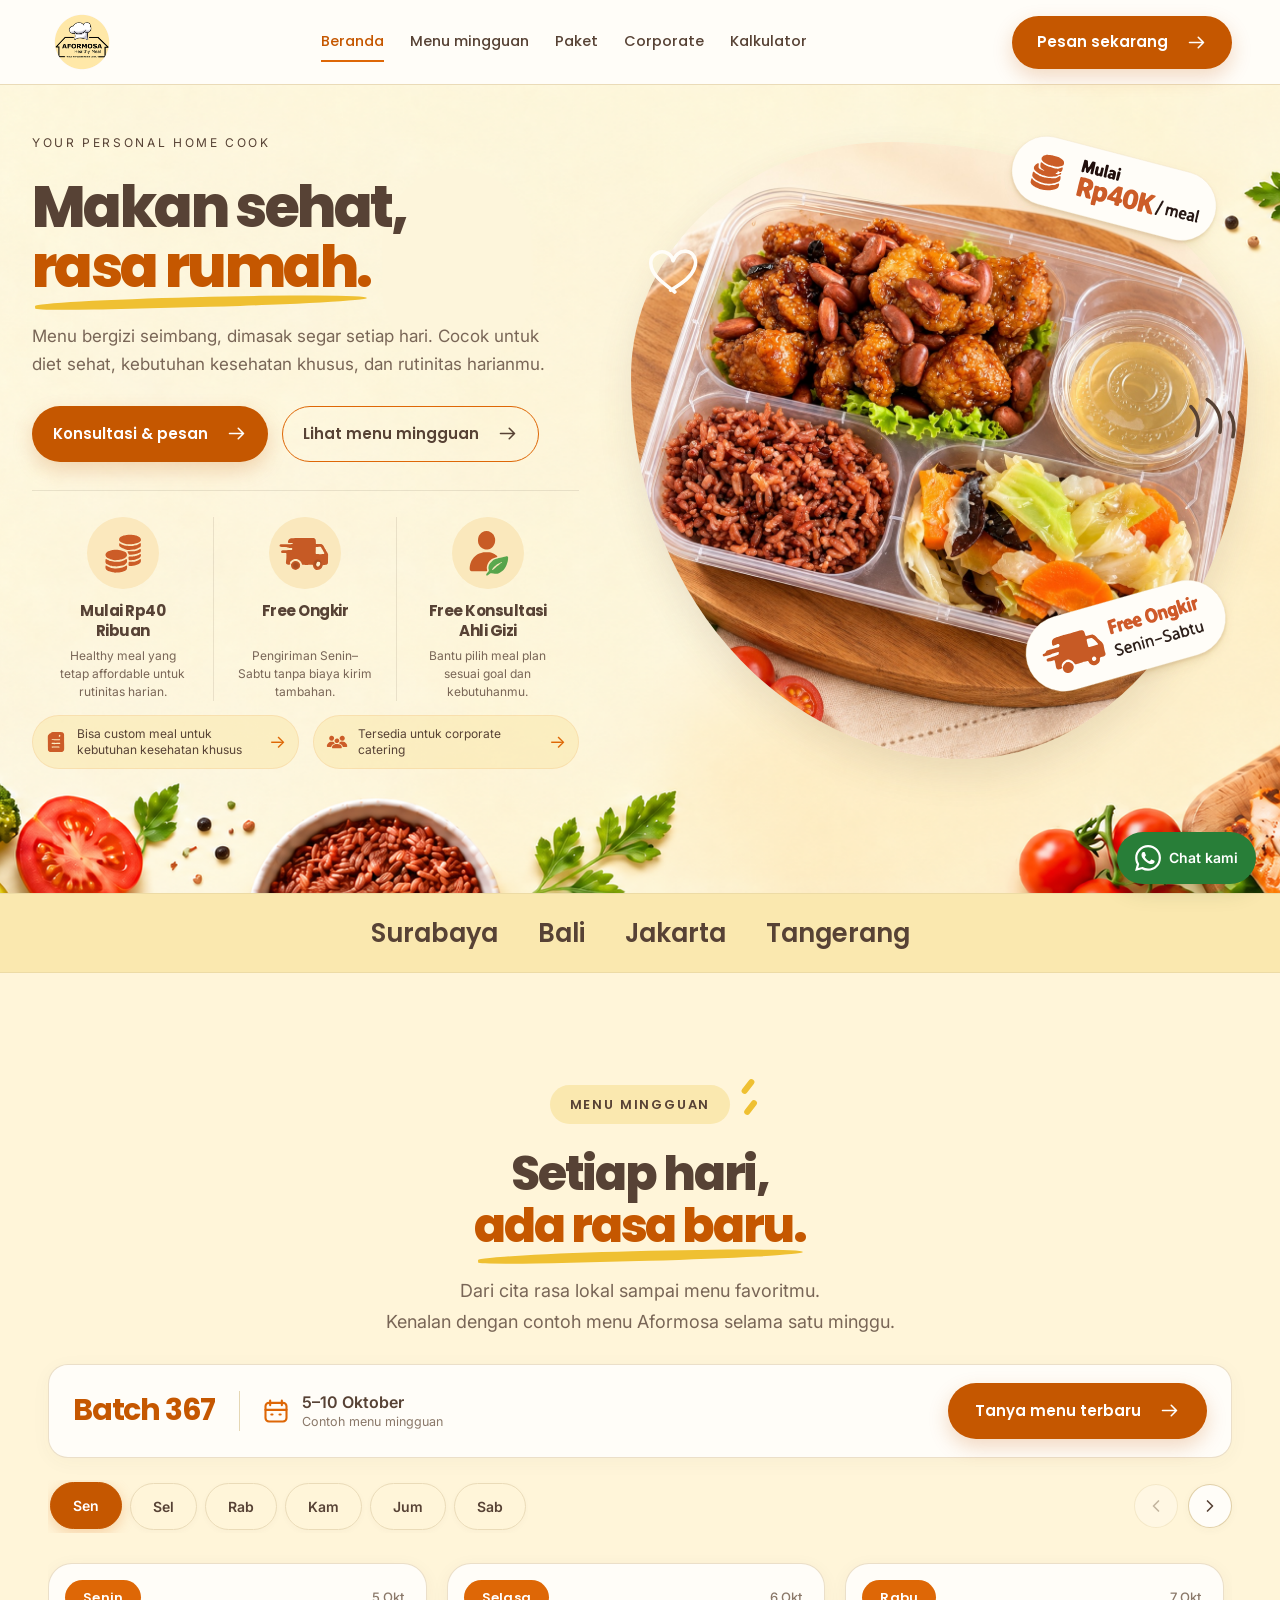
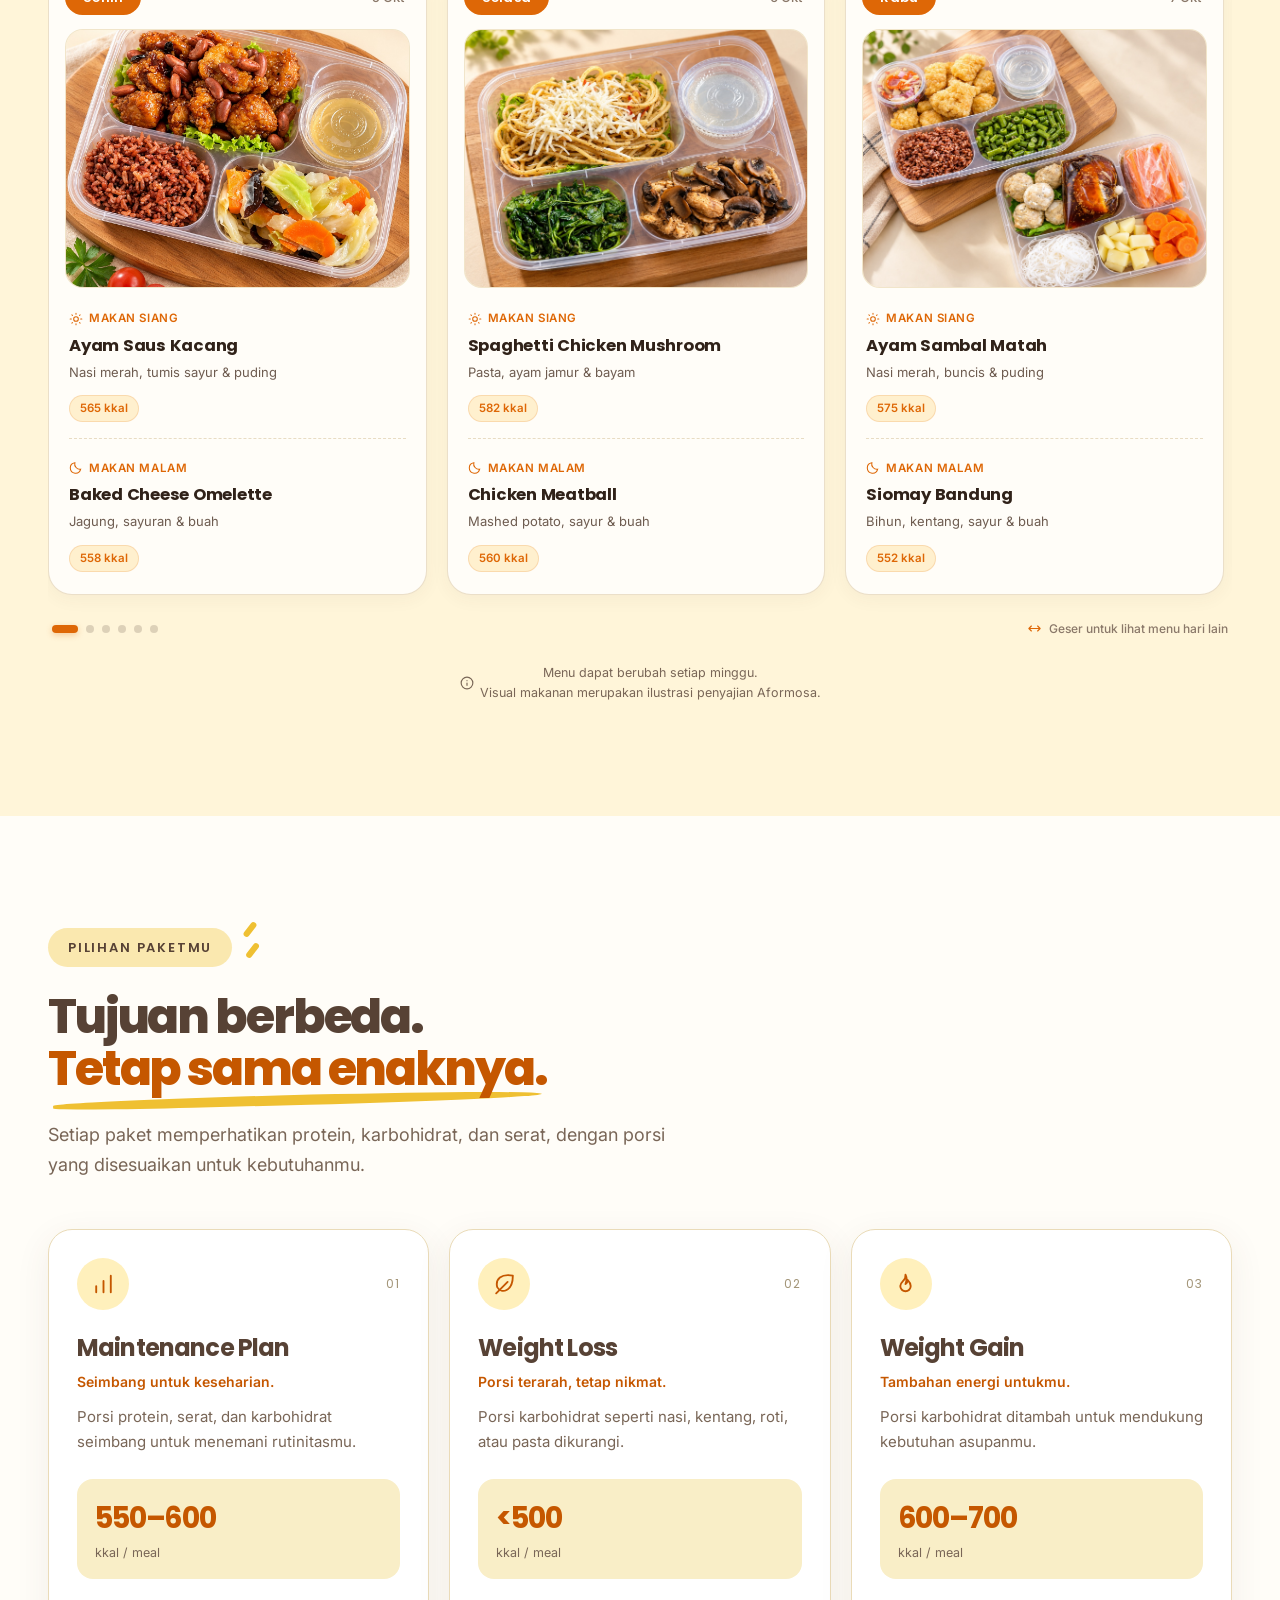
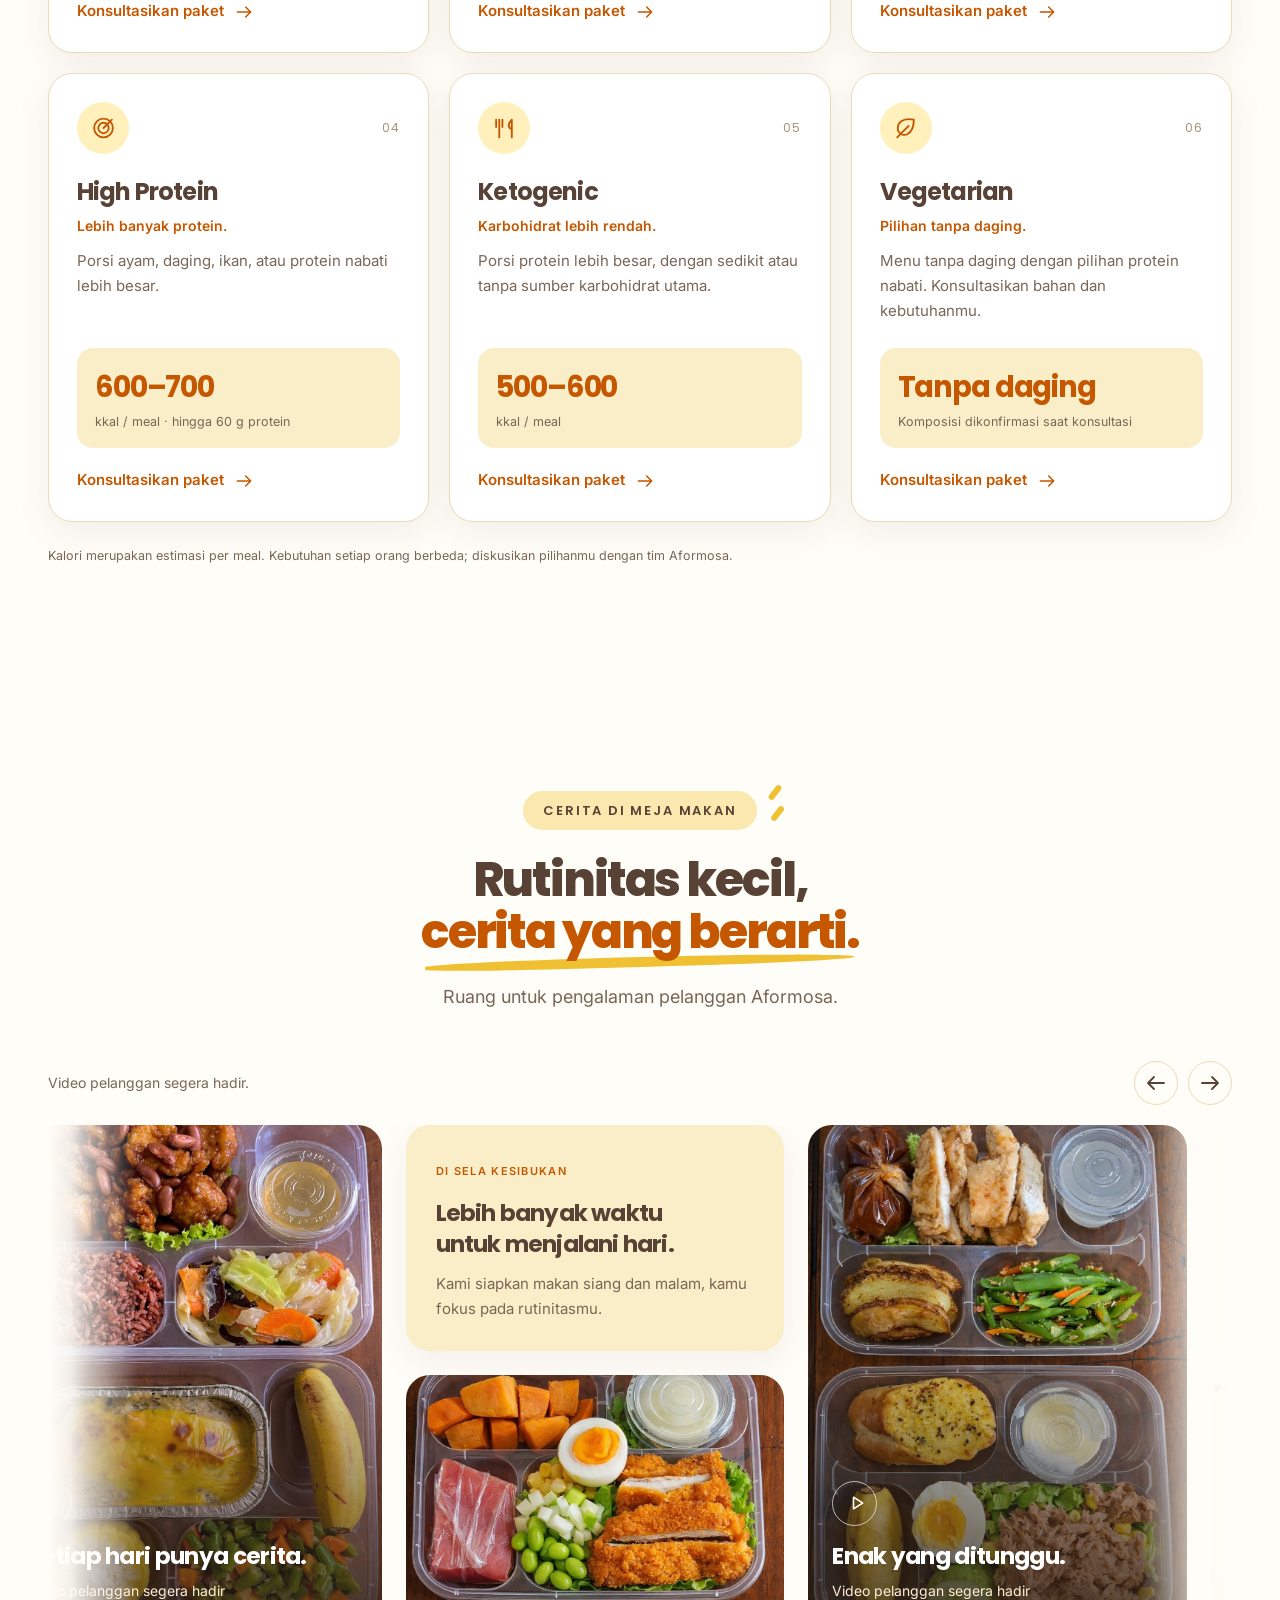
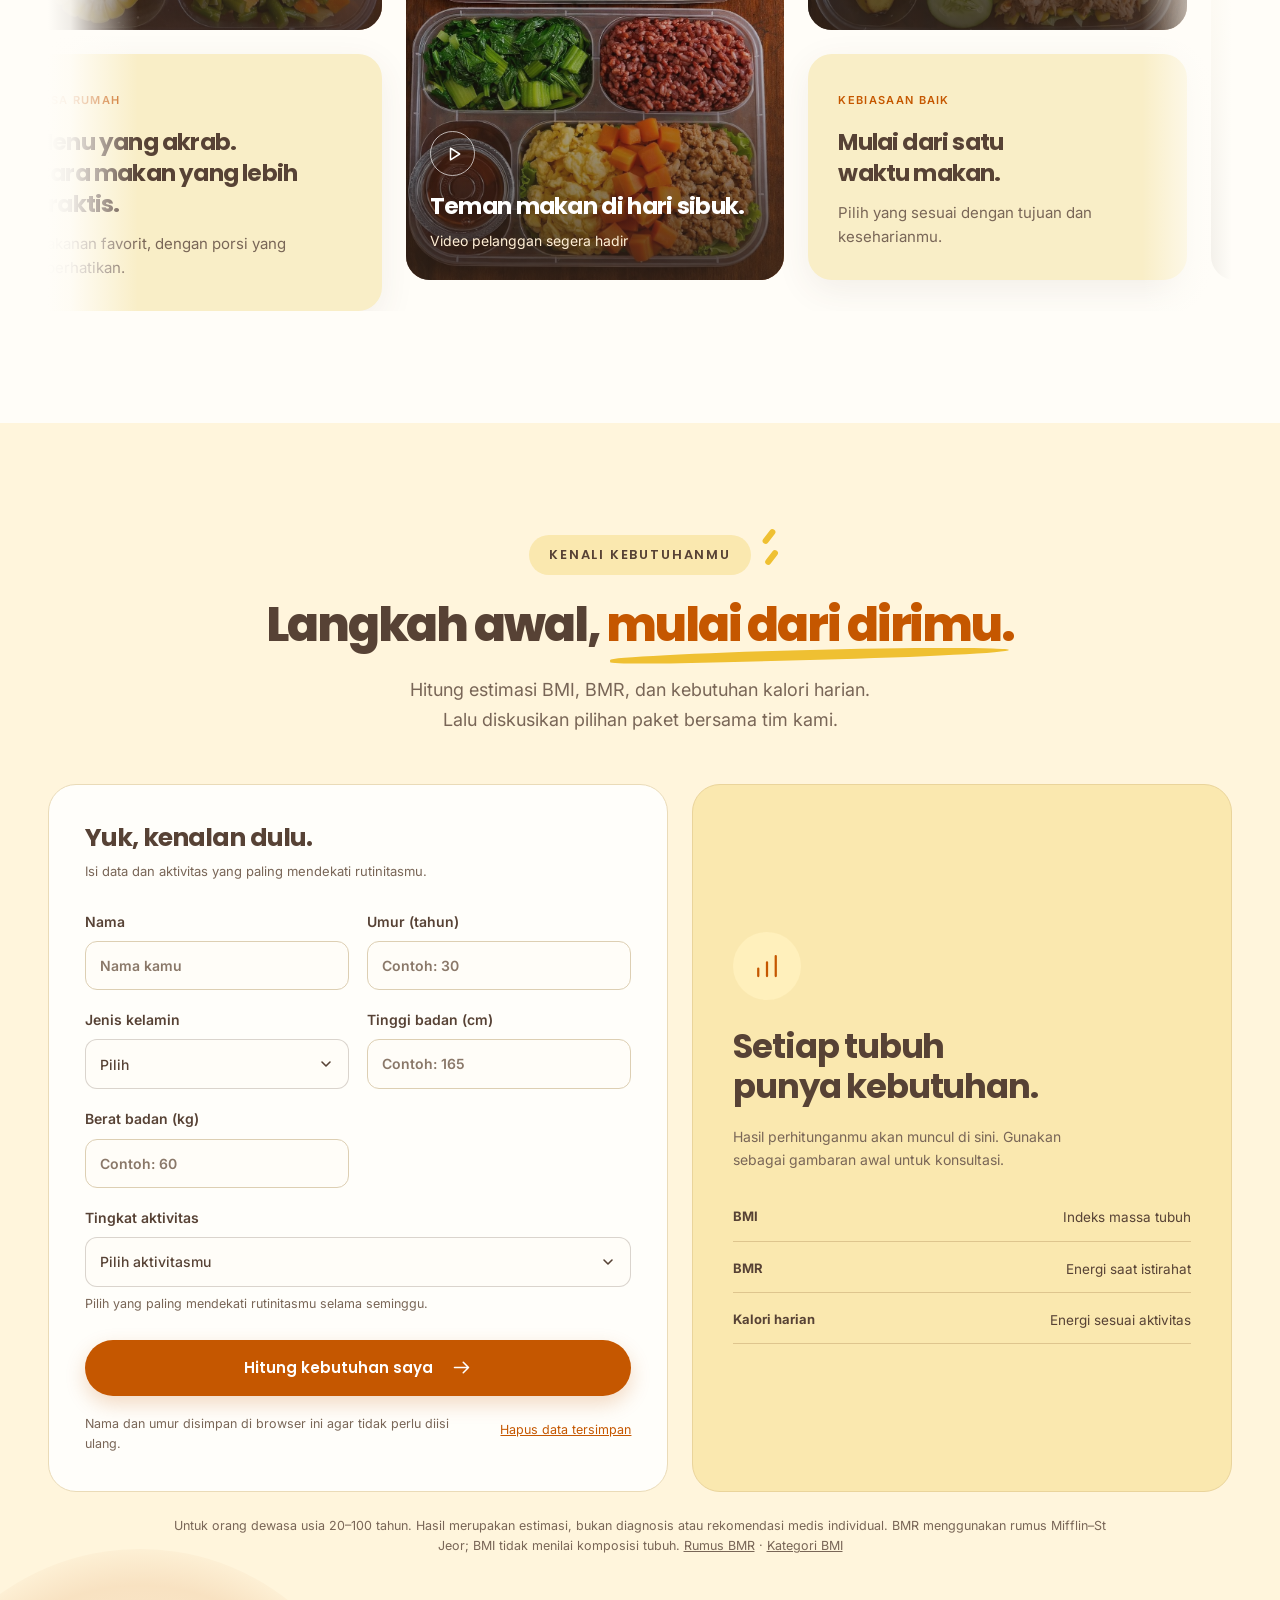
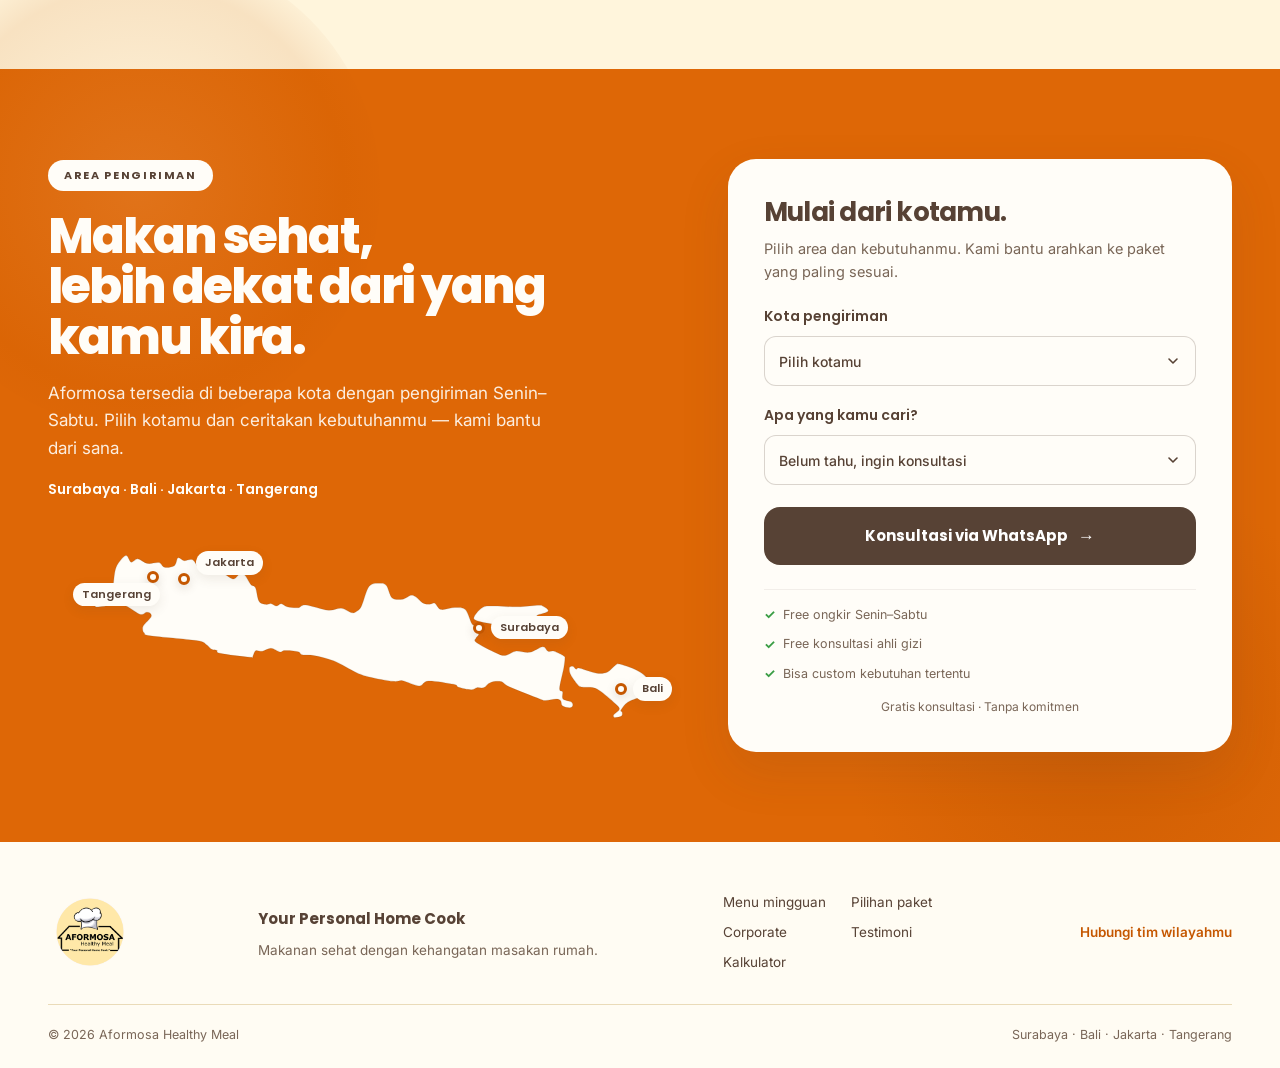
==== commit b25dd25c: "final" ====
--- a/index.html
+++ b/index.html
@@ -584,13 +584,21 @@
         </section>
         -->
         <section class="delivery-section" id="delivery">
-            <div class="delivery-container">
+            <img class="delivery-section__background" src="assets/backgrounds/delivery-bg-mobile.png" alt="" aria-hidden="true" loading="lazy">
+            <div class="delivery-container delivery-section__content">
                 <div class="delivery-content">
-                    <span class="delivery-eyebrow">AREA PENGIRIMAN</span>
-                    <h2 class="delivery-headline">Makan sehat,<br>lebih dekat dari yang kamu kira.</h2>
-                    <p class="delivery-body">Aformosa tersedia di beberapa kota dengan pengiriman Senin–Sabtu. Pilih
-                        kotamu dan ceritakan kebutuhanmu — kami bantu dari sana.</p>
-                    <p class="delivery-city-microcopy">Surabaya · Bali · Jakarta · Tangerang</p>
+                    <div class="delivery-intro delivery-intro--desktop">
+                        <span class="delivery-eyebrow">AREA PENGIRIMAN</span>
+                        <h2 class="delivery-headline">Makan sehat,<br>lebih dekat dari yang kamu kira.</h2>
+                        <p class="delivery-body">Aformosa tersedia di beberapa kota dengan pengiriman Senin–Sabtu. Pilih
+                            kotamu dan ceritakan kebutuhanmu — kami bantu dari sana.</p>
+                        <p class="delivery-city-microcopy">Surabaya · Bali · Jakarta · Tangerang</p>
+                    </div>
+                    <div class="delivery-section__intro delivery-intro--mobile">
+                        <span class="delivery-eyebrow">AREA PENGIRIMAN</span>
+                        <h2 class="delivery-headline">Area pengiriman<br><span class="delivery-headline__accent">makin dekat.<span class="delivery-headline__underline" aria-hidden="true"></span></span></h2>
+                        <p class="delivery-body">Aformosa tersedia di Surabaya, Bali,<br>Jakarta, dan Tangerang dengan pengiriman Senin–Sabtu.</p>
+                    </div>
                     <div class="delivery-map">
                         <img src="assets/svg/delivery-map-indonesia.svg" alt="" aria-hidden="true"
                             class="delivery-map__image">
@@ -642,7 +650,7 @@
                 </div>
                 <div class="delivery-card consultation-card">
                     <div class="delivery-card__header">
-                        <h3 class="delivery-card__title">Mulai dari kotamu.</h3>
+                        <h3 class="delivery-card__title">Mulai dari <span class="delivery-card__title-accent">kotamu.</span></h3>
                         <p class="delivery-card__desc">Pilih area dan kebutuhanmu. Kami bantu arahkan ke paket yang
                             paling sesuai.</p>
                     </div>
@@ -850,6 +858,48 @@
                                     <span>Bisa custom kebutuhan tertentu</span>
                                 </li>
                             </ul>
+                            <div class="delivery-trust-columns" aria-label="Keunggulan layanan">
+                                <div class="delivery-trust-col">
+                                    <span class="delivery-trust-col__icon" aria-hidden="true">
+                                        <svg viewBox="0 0 24 24" fill="none" stroke="currentColor" stroke-width="1.8" stroke-linecap="round" stroke-linejoin="round">
+                                            <rect x="1" y="3" width="14" height="13" rx="2" />
+                                            <polygon points="15 8 19 8 22 11 22 16 15 16 15 8" />
+                                            <circle cx="5" cy="18.5" r="2.5" />
+                                            <circle cx="17" cy="18.5" r="2.5" />
+                                        </svg>
+                                    </span>
+                                    <div class="delivery-trust-col__copy">
+                                        <strong>Free ongkir</strong>
+                                        <span>Senin–Sabtu</span>
+                                    </div>
+                                </div>
+                                <div class="delivery-trust-col__sep" aria-hidden="true"></div>
+                                <div class="delivery-trust-col">
+                                    <span class="delivery-trust-col__icon" aria-hidden="true">
+                                        <svg viewBox="0 0 24 24" fill="none" stroke="currentColor" stroke-width="1.8" stroke-linecap="round" stroke-linejoin="round">
+                                            <path d="M12 2a9 9 0 0 0-9 9c0 3.8 2.4 7 5.8 8.3L12 22l3.2-2.7C18.6 18 21 14.8 21 11a9 9 0 0 0-9-9z"/>
+                                            <path d="M8 11h8"/>
+                                        </svg>
+                                    </span>
+                                    <div class="delivery-trust-col__copy">
+                                        <strong>Free konsultasi</strong>
+                                        <span>ahli gizi</span>
+                                    </div>
+                                </div>
+                                <div class="delivery-trust-col__sep" aria-hidden="true"></div>
+                                <div class="delivery-trust-col">
+                                    <span class="delivery-trust-col__icon" aria-hidden="true">
+                                        <svg viewBox="0 0 24 24" fill="none" stroke="currentColor" stroke-width="1.8" stroke-linecap="round" stroke-linejoin="round">
+                                            <path d="M12 20h9"/>
+                                            <path d="M16.5 3.5a2.121 2.121 0 0 1 3 3L7 19l-4 1 1-4L16.5 3.5z"/>
+                                        </svg>
+                                    </span>
+                                    <div class="delivery-trust-col__copy">
+                                        <strong>Bisa custom</strong>
+                                        <span>kebutuhan tertentu</span>
+                                    </div>
+                                </div>
+                            </div>
                             <p class="delivery-trust__sub">Gratis konsultasi · Tanpa komitmen</p>
                         </div>
                     </form>
--- a/styles.css
+++ b/styles.css
@@ -1,13 +1,359 @@
-:root{--orange:#DE6706;--orange-dark:#C55700;--cream:#FAE8AF;--soft:#F9EEC7;--bg:#FFFDF8;--brown:#574235;--muted:#796657;--yellow:#EFC032;--green:#3A9D45;--border:#eadbb8;--heading:'Poppins',sans-serif;--body:'Inter',sans-serif}*{box-sizing:border-box}html{scroll-behavior:smooth;scroll-padding-top:112px}body{margin:0;background:var(--bg);color:var(--brown);font-family:var(--body);font-size:16px;line-height:1.65}main{overflow:hidden}a{color:inherit;text-decoration:none}button,input,select{font:inherit}button,a,input,select,summary{-webkit-tap-highlight-color:transparent}button,summary{cursor:pointer}button{color:inherit}svg{width:24px;height:24px;flex-shrink:0}img{display:block;max-width:100%;object-fit:cover}h1,h2,h3,p{margin:0}h1,h2,h3,.button,.eyebrow{font-family:var(--heading)}h1,h2{letter-spacing:-.045em;line-height:1.1;font-weight:800}h3{line-height:1.35;font-size:21px;letter-spacing:-.035em}p{color:var(--muted)}:focus-visible{outline:3px solid var(--orange-dark);outline-offset:5px}[hidden]{display:none!important}.container{width:min(1280px,calc(100% - 96px));margin-inline:auto}.section{padding:112px 0}.section-heading{margin-bottom:48px;max-width:780px}.section-heading.centered{margin-inline:auto;text-align:center;max-width:1000px}.section-heading h2{font-size:clamp(34px,3.7vw,50px);margin:24px 0}.section-heading p{font-size:18px;line-height:1.7;max-width:650px}.centered p{margin:auto}.eyebrow{display:inline-flex;position:relative;padding:10px 20px;background:var(--cream);border-radius:99px;font-size:12px;font-weight:600;letter-spacing:.15em;text-transform:uppercase;line-height:1.5}.spark:after{content:'';position:absolute;right:-21px;top:-7px;width:6px;height:17px;background:var(--yellow);border-radius:9px;transform:rotate(38deg);box-shadow:15px 15px 0 var(--yellow)}.underline{color:var(--orange-dark);position:relative;display:inline-block;z-index:0}.underline:after{content:'';position:absolute;left:1%;bottom:-9px;width:98%;height:10px;border-radius:50% 55% 50% 30%;background:var(--yellow);transform:rotate(-1.5deg);z-index:-1}.button{display:inline-flex;align-items:center;justify-content:center;gap:18px;min-height:56px;padding:16px 26px;border-radius:99px;border:1.5px solid transparent;font-size:14px;font-weight:600;line-height:1.3;transition:background .25s,box-shadow .25s,color .25s}.button svg{width:21px;height:21px;transition:transform .25s}.button:hover svg,.text-link:hover svg{transform:translateX(4px)}.primary{background:var(--orange-dark);color:#fff}.primary:hover{background:#a94800;box-shadow:0 8px 24px #57423512}.outline{border-color:var(--orange);color:var(--brown);background:transparent}.outline:hover{background:var(--cream)}.text-link{display:inline-flex;align-items:center;gap:10px;color:var(--orange-dark);font-weight:600;font-size:14px}.text-link svg{width:20px;transition:transform .25s}.fine-print{font-size:12px;line-height:1.65;margin-top:24px}.skip-link{position:fixed;left:20px;top:-70px;background:var(--brown);color:white;padding:12px;z-index:100}.skip-link:focus{top:12px}.site-header{position:sticky;top:0;z-index:50;background:#fffaf0f5;backdrop-filter:blur(16px);border-bottom:1px solid var(--border)}.nav-inner{height:106px;display:flex;align-items:center;gap:32px;justify-content:space-between}.brand{flex-shrink:0}.brand img{width:92px;height:92px;object-fit:contain}.nav-inner nav{display:flex;align-items:center;gap:26px}.nav-inner nav a{font-family:var(--heading);font-size:13px;font-weight:500;white-space:nowrap;position:relative;padding:15px 0}.nav-inner nav a:hover,.nav-inner nav a.active{color:var(--orange-dark)}.nav-inner nav a.active:after{content:'';position:absolute;bottom:7px;left:0;right:0;height:2px;background:var(--orange)}.header-order{padding:15px 24px;min-height:50px;white-space:nowrap}.nav-toggle{display:none}
+:root {
+    --orange: #DE6706;
+    --orange-dark: #C55700;
+    --cream: #FAE8AF;
+    --soft: #F9EEC7;
+    --bg: #FFFDF8;
+    --brown: #574235;
+    --muted: #796657;
+    --yellow: #EFC032;
+    --green: #3A9D45;
+    --border: #eadbb8;
+    --heading: 'Poppins', sans-serif;
+    --body: 'Inter', sans-serif
+}
+
+* {
+    box-sizing: border-box
+}
+
+html {
+    scroll-behavior: smooth;
+    scroll-padding-top: 112px
+}
+
+body {
+    margin: 0;
+    background: var(--bg);
+    color: var(--brown);
+    font-family: var(--body);
+    font-size: 16px;
+    line-height: 1.65
+}
+
+main {
+    overflow: hidden
+}
+
+a {
+    color: inherit;
+    text-decoration: none
+}
+
+button,
+input,
+select {
+    font: inherit
+}
+
+button,
+a,
+input,
+select,
+summary {
+    -webkit-tap-highlight-color: transparent
+}
+
+button,
+summary {
+    cursor: pointer
+}
+
+button {
+    color: inherit
+}
+
+svg {
+    width: 24px;
+    height: 24px;
+    flex-shrink: 0
+}
+
+img {
+    display: block;
+    max-width: 100%;
+    object-fit: cover
+}
+
+h1,
+h2,
+h3,
+p {
+    margin: 0
+}
+
+h1,
+h2,
+h3,
+.button,
+.eyebrow {
+    font-family: var(--heading)
+}
+
+h1,
+h2 {
+    letter-spacing: -.045em;
+    line-height: 1.1;
+    font-weight: 800
+}
+
+h3 {
+    line-height: 1.35;
+    font-size: 21px;
+    letter-spacing: -.035em
+}
+
+p {
+    color: var(--muted)
+}
+
+:focus-visible {
+    outline: 3px solid var(--orange-dark);
+    outline-offset: 5px
+}
+
+[hidden] {
+    display: none !important
+}
+
+.container {
+    width: min(1280px, calc(100% - 96px));
+    margin-inline: auto
+}
+
+.section {
+    padding: 112px 0
+}
+
+.section-heading {
+    margin-bottom: 48px;
+    max-width: 780px
+}
+
+.section-heading.centered {
+    margin-inline: auto;
+    text-align: center;
+    max-width: 1000px
+}
+
+.section-heading h2 {
+    font-size: clamp(34px, 3.7vw, 50px);
+    margin: 24px 0
+}
+
+.section-heading p {
+    font-size: 18px;
+    line-height: 1.7;
+    max-width: 650px
+}
+
+.centered p {
+    margin: auto
+}
+
+.eyebrow {
+    display: inline-flex;
+    position: relative;
+    padding: 10px 20px;
+    background: var(--cream);
+    border-radius: 99px;
+    font-size: 12px;
+    font-weight: 600;
+    letter-spacing: .15em;
+    text-transform: uppercase;
+    line-height: 1.5
+}
+
+.spark:after {
+    content: '';
+    position: absolute;
+    right: -21px;
+    top: -7px;
+    width: 6px;
+    height: 17px;
+    background: var(--yellow);
+    border-radius: 9px;
+    transform: rotate(38deg);
+    box-shadow: 15px 15px 0 var(--yellow)
+}
+
+.underline {
+    color: var(--orange-dark);
+    position: relative;
+    display: inline-block;
+    z-index: 0
+}
+
+.underline:after {
+    content: '';
+    position: absolute;
+    left: 1%;
+    bottom: -9px;
+    width: 98%;
+    height: 10px;
+    border-radius: 50% 55% 50% 30%;
+    background: var(--yellow);
+    transform: rotate(-1.5deg);
+    z-index: -1
+}
+
+.button {
+    display: inline-flex;
+    align-items: center;
+    justify-content: center;
+    gap: 18px;
+    min-height: 56px;
+    padding: 16px 26px;
+    border-radius: 99px;
+    border: 1.5px solid transparent;
+    font-size: 14px;
+    font-weight: 600;
+    line-height: 1.3;
+    transition: background .25s, box-shadow .25s, color .25s
+}
+
+.button svg {
+    width: 21px;
+    height: 21px;
+    transition: transform .25s
+}
+
+.button:hover svg,
+.text-link:hover svg {
+    transform: translateX(4px)
+}
+
+.primary {
+    background: var(--orange-dark);
+    color: #fff
+}
+
+.primary:hover {
+    background: #a94800;
+    box-shadow: 0 8px 24px #57423512
+}
+
+.outline {
+    border-color: var(--orange);
+    color: var(--brown);
+    background: transparent
+}
+
+.outline:hover {
+    background: var(--cream)
+}
+
+.text-link {
+    display: inline-flex;
+    align-items: center;
+    gap: 10px;
+    color: var(--orange-dark);
+    font-weight: 600;
+    font-size: 14px
+}
+
+.text-link svg {
+    width: 20px;
+    transition: transform .25s
+}
+
+.fine-print {
+    font-size: 12px;
+    line-height: 1.65;
+    margin-top: 24px
+}
+
+.skip-link {
+    position: fixed;
+    left: 20px;
+    top: -70px;
+    background: var(--brown);
+    color: white;
+    padding: 12px;
+    z-index: 100
+}
+
+.skip-link:focus {
+    top: 12px
+}
+
+.site-header {
+    position: sticky;
+    top: 0;
+    z-index: 50;
+    background: #fffaf0f5;
+    backdrop-filter: blur(16px);
+    border-bottom: 1px solid var(--border)
+}
+
+.nav-inner {
+    height: 106px;
+    display: flex;
+    align-items: center;
+    gap: 32px;
+    justify-content: space-between
+}
+
+.brand {
+    flex-shrink: 0
+}
+
+.brand img {
+    width: 92px;
+    height: 92px;
+    object-fit: contain
+}
+
+.nav-inner nav {
+    display: flex;
+    align-items: center;
+    gap: 26px
+}
+
+.nav-inner nav a {
+    font-family: var(--heading);
+    font-size: 13px;
+    font-weight: 500;
+    white-space: nowrap;
+    position: relative;
+    padding: 15px 0
+}
+
+.nav-inner nav a:hover,
+.nav-inner nav a.active {
+    color: var(--orange-dark)
+}
+
+.nav-inner nav a.active:after {
+    content: '';
+    position: absolute;
+    bottom: 7px;
+    left: 0;
+    right: 0;
+    height: 2px;
+    background: var(--orange)
+}
+
+.header-order {
+    padding: 15px 24px;
+    min-height: 50px;
+    white-space: nowrap
+}
+
+.nav-toggle {
+    display: none
+}
+
 /* Hero: one responsive source of truth. */
 .hero {
     position: relative;
     height: auto;
     background: url("assets/backgrounds/hero-bg-desktop.png") center / cover no-repeat;
 }
+
 .hero .container.hero-grid {
     display: grid;
-    grid-template-columns: minmax(0,47fr) minmax(0,53fr);
+    grid-template-columns: minmax(0, 47fr) minmax(0, 53fr);
     column-gap: 52px;
     align-items: center;
     max-width: 1280px;
@@ -17,7 +363,12 @@
     min-height: 700px;
     height: auto;
 }
-.hero-copy { min-width: 0; text-align: left; }
+
+.hero-copy {
+    min-width: 0;
+    text-align: left;
+}
+
 .hero-eyebrow {
     display: block;
     font-size: 12px;
@@ -25,69 +376,218 @@
     text-transform: uppercase;
     margin-bottom: 24px;
 }
+
 .hero h1 {
     max-width: 610px;
-    font-size: clamp(40px,4.5vw,64px);
+    font-size: clamp(40px, 4.5vw, 64px);
     line-height: 1.05;
     margin-bottom: 24px;
 }
-.hero h1 .underline { white-space: nowrap; }
+
+.hero h1 .underline {
+    white-space: nowrap;
+}
+
 .hero-description {
     max-width: 520px;
     font-size: 17px;
     line-height: 1.65;
     margin-bottom: 28px;
 }
-.hero-actions { display: flex; flex-wrap: wrap; gap: 14px; margin-bottom: 28px; }
-.hero-actions .button { padding: 15px 20px; font-size: 13px; }
+
+.hero-actions {
+    display: flex;
+    flex-wrap: wrap;
+    gap: 14px;
+    margin-bottom: 28px;
+}
+
+.hero-actions .button {
+    padding: 15px 20px;
+    font-size: 13px;
+}
+
 .hero-benefits {
     display: grid;
-    grid-template-columns: repeat(3,minmax(0,1fr));
+    grid-template-columns: repeat(3, minmax(0, 1fr));
     width: 100%;
     margin-top: 28px;
     padding-top: 26px;
-    border-top: 1px solid rgba(87,66,53,.12);
-}
-.hero-benefit { text-align: center; padding: 0 14px; min-width: 0; }
-.hero-benefit:not(:last-child) { border-right: 1px solid rgba(87,66,53,.12); }
-.hero-benefit__icon { width: 72px; height: 72px; object-fit: contain; margin: 0 auto 12px; }
-.hero-benefit__title { font-size: 15px; line-height: 1.35; min-height: 2.7em; margin-bottom: 6px; }
-.hero-benefit__desc { font-size: 12px; line-height: 1.5; max-width: 180px; margin-inline: auto; }
-.hero-mini-pills { display: grid; grid-template-columns: repeat(2,minmax(0,1fr)); gap: 14px; margin-top: 14px; position: relative; z-index: 2; }
+    border-top: 1px solid rgba(87, 66, 53, .12);
+}
+
+.hero-benefit {
+    text-align: center;
+    padding: 0 14px;
+    min-width: 0;
+}
+
+.hero-benefit:not(:last-child) {
+    border-right: 1px solid rgba(87, 66, 53, .12);
+}
+
+.hero-benefit__icon {
+    width: 72px;
+    height: 72px;
+    object-fit: contain;
+    margin: 0 auto 12px;
+}
+
+.hero-benefit__title {
+    font-size: 15px;
+    line-height: 1.35;
+    min-height: 2.7em;
+    margin-bottom: 6px;
+}
+
+.hero-benefit__desc {
+    font-size: 12px;
+    line-height: 1.5;
+    max-width: 180px;
+    margin-inline: auto;
+}
+
+.hero-mini-pills {
+    display: grid;
+    grid-template-columns: repeat(2, minmax(0, 1fr));
+    gap: 14px;
+    margin-top: 14px;
+    position: relative;
+    z-index: 2;
+}
+
 .hero-mini-pill {
-    display: flex; align-items: center; gap: 10px; min-width: 0;
-    min-height: 48px; padding: 10px 12px; border-radius: 999px;
-    background: rgba(250,232,175,.58); border: 1px solid rgba(222,103,6,.10);
-    color: #574235; font-size: 12px; line-height: 1.3;
-}
-.hero-mini-pill img { flex: 0 0 22px; width: 22px; height: 22px; object-fit: contain; }
-.hero-mini-pill span:nth-child(2) { flex: 1; min-width: 0; text-align: left; }
-.hero-mini-pill__arrow { font-size: 18px; color: #DE6706; }
-.hero-visual { position: relative; width: 100%; max-width: 640px; margin-left: auto; overflow: visible; isolation: isolate; min-width: 0; }
+    display: flex;
+    align-items: center;
+    gap: 10px;
+    min-width: 0;
+    min-height: 48px;
+    padding: 10px 12px;
+    border-radius: 999px;
+    background: rgba(250, 232, 175, .58);
+    border: 1px solid rgba(222, 103, 6, .10);
+    color: #574235;
+    font-size: 12px;
+    line-height: 1.3;
+}
+
+.hero-mini-pill img {
+    flex: 0 0 22px;
+    width: 22px;
+    height: 22px;
+    object-fit: contain;
+}
+
+.hero-mini-pill span:nth-child(2) {
+    flex: 1;
+    min-width: 0;
+    text-align: left;
+}
+
+.hero-mini-pill__arrow {
+    font-size: 18px;
+    color: #DE6706;
+}
+
+.hero-visual {
+    position: relative;
+    width: 100%;
+    max-width: 640px;
+    margin-left: auto;
+    overflow: visible;
+    isolation: isolate;
+    min-width: 0;
+}
+
 .hero-food {
-    display: block; position: relative; z-index: 2;
-    width: 100%; max-width: 620px; height: auto; margin-left: auto;
-    aspect-ratio: 1; object-fit: cover;
+    display: block;
+    position: relative;
+    z-index: 2;
+    width: 100%;
+    max-width: 620px;
+    height: auto;
+    margin-left: auto;
+    aspect-ratio: 1;
+    object-fit: cover;
     border-radius: 42% 58% 46% 54% / 38% 38% 62% 62%;
-    box-shadow: 0 16px 36px rgba(87,66,53,.12); transform: none;
-}
-.hero-badge { position: absolute; height: auto; object-fit: contain; z-index: 5; pointer-events: none; }
-.hero-badge--price { width: 245px; top: -12px; right: 12px; transform: rotate(4deg); }
-.hero-badge--delivery { width: 235px; right: 4px; bottom: 46px; transform: rotate(-5deg); }
-.hero-doodle { position: absolute; height: auto; object-fit: contain; z-index: 3; pointer-events: none; }
-.hero-doodle--heart { width: 60px; left: 2%; top: 16%; }
-.hero-doodle--curves { width: 70px; right: 0; top: 40%; }
+    box-shadow: 0 16px 36px rgba(87, 66, 53, .12);
+    transform: none;
+}
+
+.hero-badge {
+    position: absolute;
+    height: auto;
+    object-fit: contain;
+    z-index: 5;
+    pointer-events: none;
+}
+
+.hero-badge--price {
+    width: 245px;
+    top: -12px;
+    right: 12px;
+    transform: rotate(4deg);
+}
+
+.hero-badge--delivery {
+    width: 235px;
+    right: 4px;
+    bottom: 46px;
+    transform: rotate(-5deg);
+}
+
+.hero-doodle {
+    position: absolute;
+    height: auto;
+    object-fit: contain;
+    z-index: 3;
+    pointer-events: none;
+}
+
+.hero-doodle--heart {
+    width: 60px;
+    left: 2%;
+    top: 16%;
+}
+
+.hero-doodle--curves {
+    width: 70px;
+    right: 0;
+    top: 40%;
+}
+
 @media (min-width:1200px) {
-    .hero-benefit { padding-inline: 22px; }
-}
+    .hero-benefit {
+        padding-inline: 22px;
+    }
+}
+
 @media (min-width:769px) and (max-width:1199px) {
-    .hero .container.hero-grid { column-gap: 28px; width: calc(100% - 48px); }
-    .hero h1 { font-size: clamp(34px,4.4vw,52px); }
-    .hero-benefit { padding-inline: 8px; }
-    .hero-benefit__title { font-size: 13px; }
-    .hero-badge--price, .hero-badge--delivery { width: 190px; }
-}
+    .hero .container.hero-grid {
+        column-gap: 28px;
+        width: calc(100% - 48px);
+    }
+
+    .hero h1 {
+        font-size: clamp(34px, 4.4vw, 52px);
+    }
+
+    .hero-benefit {
+        padding-inline: 8px;
+    }
+
+    .hero-benefit__title {
+        font-size: 13px;
+    }
+
+    .hero-badge--price,
+    .hero-badge--delivery {
+        width: 190px;
+    }
+}
+
 @media (max-width: 768px) {
+
     /* Mobile Header: warm-white translucent, backdrop blur, modest shadow, high z-index */
     body .site-header,
     .site-header {
@@ -277,7 +777,9 @@
         z-index: 40;
     }
 }
+
 @media (max-width: 390px) {
+
     body .hero-actions .button,
     .hero-actions .button,
     .hero-actions .btn-primary,
@@ -295,13 +797,1950 @@
         height: 13px;
     }
 }
-.benefits-section{background:var(--bg)}.benefit-grid{display:grid;grid-template-columns:repeat(4,1fr);grid-auto-flow:dense;gap:16px}.benefit{border:1px solid var(--border);border-radius:24px;padding:32px 22px;text-align:center;background:#fffefa}.icon-disc{display:inline-flex;align-items:center;justify-content:center;background:#fff0bc;border-radius:50%;width:68px;height:68px;color:var(--orange-dark)}.icon-disc svg{width:30px;height:30px}.benefit:first-child .icon-disc{color:var(--green)}.benefit h3{font-size:18px;margin:18px 0 10px}.benefit p{font-size:14px}.little-tags{display:flex;justify-content:center;gap:16px;margin-top:28px;flex-wrap:wrap}.little-tags span{display:flex;gap:10px;align-items:center;padding:10px 20px;border-radius:99px;background:var(--soft);font-size:12px;font-weight:600}.little-tags svg{width:19px;height:19px;color:var(--orange)}.menu-section{background:#fff5d9}.batch-bar{display:flex;justify-content:space-between;align-items:center;gap:24px;background:#fffdf6;border:1px solid #fff;border-radius:20px;padding:20px 24px;margin-bottom:22px;box-shadow:0 6px 25px #57423506}.batch-title{display:flex;align-items:center;gap:28px}.batch-title>strong{font-family:var(--heading);font-size:32px;letter-spacing:-.04em;color:var(--orange-dark)}.batch-title>span{display:flex;align-items:center;gap:12px;padding-left:26px;border-left:1px solid var(--border);font-weight:600;font-size:17px;line-height:1.4}.batch-title svg{color:var(--orange);width:30px;height:30px}.batch-title small{display:block;font-size:12px;font-weight:400;color:var(--muted)}.menu-controls{display:flex;justify-content:center;gap:8px;margin:24px 0}.menu-controls button{border:1px solid var(--border);border-radius:99px;background:transparent;padding:11px 22px;font-size:13px;font-weight:600;min-height:44px}.menu-controls button.active{color:white;border-color:var(--orange-dark);background:var(--orange-dark)}.weekly-grid{display:grid;grid-template-columns:repeat(3,1fr);gap:20px;grid-auto-flow:dense}.menu-card{background:#fffefa;border-radius:24px;overflow:hidden;padding:14px;border:1px solid #fff;transition:box-shadow .3s}.menu-card:hover{box-shadow:0 12px 30px #57423512}.menu-card-heading{display:flex;align-items:center;justify-content:space-between;margin-bottom:14px;gap:10px}.day-pill{background:var(--orange-dark);color:#fff;border-radius:99px;padding:7px 16px;font-family:var(--heading);font-size:12px;font-weight:600}.menu-card-heading time{font-size:12px;color:var(--muted);padding-right:8px}.menu-photo{overflow:hidden;border-radius:15px;aspect-ratio:4/3;position:relative;background:var(--soft)}.menu-photo img{width:100%;height:100%;object-fit:cover;object-position:center 18%;transition:transform .7s}.menu-card:hover img{transform:scale(1.045)}.meal-details{display:grid;grid-template-columns:1fr 1fr;gap:14px;padding:16px 4px 5px}.meal-type{display:flex;align-items:center;gap:5px;font-size:11px;color:var(--orange-dark);font-weight:600;margin-bottom:5px}.meal-type svg{width:15px;height:15px}.meal-details h3{font-size:13px;line-height:1.35;letter-spacing:-.015em}.meal-details p{font-size:11px;line-height:1.5;margin-top:5px}.kcal{font-size:10px;display:inline-block;color:var(--orange-dark);background:#fff0ce;padding:3px 8px;border-radius:99px;margin-top:8px;font-weight:600}.menu-section>.container>.fine-print{text-align:center}.format-switch{display:grid;grid-template-columns:1fr 1fr 1.1fr;background:var(--soft);border-radius:24px;padding:24px;gap:24px;margin-bottom:28px;align-items:center}.format-switch>div{display:flex;gap:15px;align-items:center}.format-switch h3{font-size:19px}.format-switch p{font-size:13px}.format-switch .icon-disc{width:54px;height:54px;flex-shrink:0;background:#fffbef}.format-switch>span{font-size:12px;padding-left:28px;border-left:1px solid #dac697}.format-switch a{display:flex;align-items:center;gap:8px;color:var(--orange-dark);font-weight:600}.format-switch a svg{width:18px}.plan-grid{display:grid;grid-template-columns:repeat(3,1fr);grid-auto-flow:dense;gap:20px}.plan-card{padding:28px;background:#fffefa;border:1px solid var(--border);border-radius:24px;display:flex;flex-direction:column;transition:box-shadow .3s}.plan-card:hover{box-shadow:0 12px 30px #5742350d}.plan-top{display:flex;justify-content:space-between;align-items:center;margin-bottom:22px}.plan-top .icon-disc{height:52px;width:52px}.plan-top svg{width:25px}.plan-index{font-family:var(--heading);color:#a39578;font-size:12px;letter-spacing:.1em}.plan-card h3{font-size:24px}.plan-sub{font-weight:600;color:var(--orange-dark);font-size:13px;margin:6px 0 12px}.plan-card>p:not(.plan-sub){font-size:14px;flex:1}.nutrition{margin:24px 0 20px;padding-top:20px;border-top:1px solid var(--border);display:flex;flex-direction:column}.nutrition strong{font-family:var(--heading);font-size:29px;letter-spacing:-.04em}.nutrition span{font-size:11px;color:var(--muted)}.how-section{background:var(--soft)}.how-layout{display:grid;grid-template-columns:1fr 1fr;gap:90px;align-items:start}.how-intro h2{font-size:46px;margin:24px 0 28px}.how-intro p{font-size:18px;margin-bottom:30px;max-width:450px}.steps{display:grid;gap:18px}.step{display:flex;gap:24px;padding:30px;background:#fffdf8;border:1px solid #ebddb8;border-radius:24px;position:relative}.step>span{font-family:var(--heading);font-weight:700;color:var(--orange-dark);font-size:26px;line-height:1.2}.step h3{font-size:19px;margin-bottom:8px}.step p{font-size:14px}.testimonials-section{background:var(--bg)}.testimonial-nav{display:flex;align-items:center;justify-content:space-between;margin-bottom:20px}.testimonial-nav p{font-size:13px}.testimonial-nav>div{display:flex;gap:10px}.testimonial-nav button{height:44px;width:44px;display:grid;place-items:center;border:1px solid var(--border);background:transparent;border-radius:50%}.testimonial-nav button:hover{background:var(--soft)}#testimonial-prev svg{transform:rotate(180deg)}.testimonial-track{display:flex;gap:24px;overflow-x:auto;scroll-snap-type:x mandatory;scrollbar-width:none}.testimonial-track::-webkit-scrollbar{display:none}.testimonial-column{flex:0 0 calc((100% - 48px)/3);display:flex;flex-direction:column;gap:24px;scroll-snap-align:start}.video-slot{position:relative;border-radius:24px;overflow:hidden;background:var(--soft);aspect-ratio:3/4}.video-slot img{width:100%;height:100%;object-fit:cover;transition:transform .7s}.video-slot:hover img{transform:scale(1.045)}.video-slot:after{content:'';position:absolute;inset:0;background:linear-gradient(transparent 35%,#302219c9)}.video-placeholder{position:absolute;bottom:28px;left:24px;right:24px;color:white;z-index:2;display:flex;flex-direction:column;gap:8px}.video-placeholder strong{font-family:var(--heading);font-size:23px;letter-spacing:-.03em;line-height:1.25}.video-placeholder small{color:#ffefd6;font-size:12px}.play-disc{display:grid;place-items:center;width:45px;height:45px;border:1px solid #ffffffa8;border-radius:50%;margin-bottom:8px}.play-disc svg{width:20px;margin-left:2px}.story-card{padding:30px;border-radius:24px;background:var(--soft);min-height:226px}.story-card>span{font-size:11px;font-weight:600;color:var(--orange-dark);text-transform:uppercase;letter-spacing:.12em}.story-card h3{font-size:23px;margin:14px 0 12px}.story-card p{font-size:13px}.video-slot video{position:relative;z-index:3;width:100%;height:100%;object-fit:cover;display:block;background:#302219}.video-slot.has-video:after{display:none}.calculator-section{background:#fff5dc}.calculator-layout{display:grid;grid-template-columns:1.15fr 1fr;gap:24px;align-items:stretch}.calculator-layout form{background:#fffefa;border:1px solid var(--border);padding:36px;border-radius:28px}.form-heading{margin-bottom:28px}.form-heading h3{font-size:25px}.form-heading p{font-size:13px;margin-top:6px}.form-grid{display:grid;grid-template-columns:1fr 1fr;gap:18px}.form-grid label,.cta-layout label{font-size:12px;font-weight:600;display:flex;flex-direction:column;gap:8px}.activity-field{grid-column:1/-1}.form-grid small{font-size:11px;font-weight:400;line-height:1.5;color:var(--muted)}input,select{border:1px solid #ddcfb3;background:#fffdf8;color:var(--brown);border-radius:12px;min-height:48px;padding:12px 14px;width:100%;min-width:0;font-size:14px}select{padding-right:28px}input::placeholder{color:#8a7869}input:focus,select:focus{outline:2px solid var(--orange);outline-offset:2px}.calculator-layout form>.button{width:100%;margin-top:26px}.save-note{margin-top:18px;display:flex;gap:16px;align-items:start}.save-note p{font-size:10px;flex:1}.save-note button{padding:0;border:0;background:transparent;text-decoration:underline;font-size:10px;line-height:1.6;min-height:32px;color:var(--orange-dark)}.calculator-results{padding:40px;border:1px solid #ead49b;border-radius:28px;background:var(--cream);display:flex;align-items:center}.calculator-results>div{width:100%}#calculator-empty>h3{font-size:34px;margin:26px 0 18px;line-height:1.2}#calculator-empty>p{font-size:14px;max-width:330px}.result-explain{margin-top:35px;display:flex;flex-direction:column;gap:16px}.result-explain span{display:flex;justify-content:space-between;gap:16px;font-size:12px;border-bottom:1px solid #dec58e;padding-bottom:12px}.result-explain strong{font-size:13px}.result-main{margin:28px 0}.result-main>strong{font-family:var(--heading);font-size:64px;line-height:1;color:var(--orange-dark);letter-spacing:-.06em}.result-main>span{font-size:16px;margin-left:10px}.result-main p{font-size:12px;margin-top:10px}.result-pair{display:grid;grid-template-columns:1fr 1fr;gap:16px}.result-pair>div{background:#fff8e6;padding:18px;border-radius:16px;display:flex;flex-direction:column;gap:6px}.result-pair span{font-size:12px;font-weight:600}.result-pair strong{font-family:var(--heading);font-size:28px;line-height:1.2}.result-pair small{font-size:10px}#activity-result-label{font-size:12px;margin:20px 0}.calculator-results .button{width:100%}.calculator-disclaimer{font-size:11px;max-width:950px;margin:24px auto 0;text-align:center}.calculator-disclaimer a{text-decoration:underline}.faq-layout{display:grid;grid-template-columns:1fr 1.5fr;gap:90px}.faq-layout .section-heading{margin-bottom:0}.faq-layout h2{font-size:48px}.faq-layout p{font-size:15px}.faq-layout .text-link{margin-top:24px}.faq-list details{border-bottom:1px solid var(--border);padding:22px 0}.faq-list details:first-child{border-top:1px solid var(--border)}summary{display:flex;justify-content:space-between;align-items:center;gap:20px;font-family:var(--heading);font-weight:600;font-size:15px;list-style:none;line-height:1.5}summary::-webkit-details-marker{display:none}summary>span{font-size:24px;font-weight:400;color:var(--orange-dark);transition:transform .2s}details[open] summary>span{transform:rotate(45deg)}.faq-list details p{font-size:14px;padding-top:14px;padding-right:35px}.cta-section{padding:88px 0;background:var(--orange-dark);color:white}.cta-layout{display:grid;grid-template-columns:1.2fr 1fr;gap:90px;align-items:center}.cta-layout .eyebrow{background:#ffffff1f;color:#fff0d0;font-size:11px}.cta-layout h2{font-size:54px;margin:26px 0}.cta-layout h2 span{color:var(--cream)}.cta-layout p{color:#ffe8cc;font-size:16px}.cta-layout form{display:grid;gap:16px;background:#fff8e8;border-radius:28px;padding:30px;color:var(--brown)}.cta-layout .button{background:var(--brown);color:#fff;margin-top:4px}.cta-layout .button:hover{background:#3c2b20}.cta-layout small{font-size:11px;color:var(--muted);text-align:center}footer{background:#fffcf3;padding:48px 0 22px}.footer-main{display:flex;align-items:center;gap:30px;justify-content:space-between}.footer-main>.brand img{width:84px;height:84px}.footer-main strong{font-family:var(--heading);font-size:15px}.footer-main p{font-size:12px;margin-top:6px}.footer-links{display:grid;grid-template-columns:1fr 1fr;gap:8px 25px;font-size:12px}.footer-main>a:last-child{font-size:13px;font-weight:600;color:var(--orange-dark)}.footer-bottom{display:flex;justify-content:space-between;margin-top:30px;border-top:1px solid var(--border);padding-top:20px;font-size:11px;color:var(--muted)}.floating-wa{position:fixed;right:24px;bottom:22px;display:flex;align-items:center;gap:8px;background:#287e38;color:white;border-radius:99px;padding:13px 18px;z-index:40;box-shadow:0 5px 24px #1c50242a;font-size:12px;font-weight:600}.floating-wa:hover{background:#20662d}.floating-wa svg{width:25px;height:25px}.reveal-words span{display:inline}
-@media(max-width:1150px){.container{width:calc(100% - 64px)}.nav-inner{gap:20px}.nav-inner nav{gap:17px}.nav-inner nav a{font-size:11px}.header-order{font-size:12px;padding:14px 18px}.how-layout,.faq-layout,.cta-layout{gap:50px}.how-intro h2{font-size:39px}.plan-card{padding:24px}.plan-card h3{font-size:21px}.section-heading h2{font-size:43px}.footer-main{gap:20px}.footer-main p{max-width:210px}.footer-links{gap:8px 16px}.weekly-grid{gap:16px}.meal-details{gap:10px}.calculator-layout form{padding:28px}.calculator-results{padding:30px}}
-@media(max-width:950px){html{scroll-padding-top:90px}.container{width:calc(100% - 48px)}.nav-inner{height:86px;justify-content:initial}.brand img{width:72px;height:72px}.header-order{margin-left:auto}.nav-toggle{display:flex;flex-direction:column;justify-content:center;align-items:center;gap:7px;width:44px;height:44px;border:0;background:transparent}.nav-toggle span{height:2px;width:24px;background:var(--brown);transition:transform .2s}.nav-toggle[aria-expanded=true] span:first-child{transform:translateY(4.5px) rotate(45deg)}.nav-toggle[aria-expanded=true] span:last-child{transform:translateY(-4.5px) rotate(-45deg)}.nav-inner nav{display:none;position:absolute;top:85px;left:0;right:0;background:#fffaf0;border-bottom:1px solid var(--border);padding:20px 24px;box-shadow:0 14px 20px #5742350c}.nav-inner nav.open{display:grid;grid-template-columns:1fr 1fr;gap:0 24px}.nav-inner nav a{font-size:14px;padding:14px}.section{padding:84px 0}.section-heading h2{font-size:38px}.section-heading p{font-size:16px}.benefit-grid{grid-template-columns:repeat(2,1fr)}.benefit h3{font-size:19px}.weekly-grid{grid-template-columns:repeat(2,1fr)}.batch-title>strong{font-size:27px}.batch-title{gap:18px}.batch-title>span{font-size:14px;padding-left:18px}.batch-bar .button{font-size:12px;padding:14px 18px}.format-switch{grid-template-columns:1fr 1fr;gap:22px}.format-switch>span{grid-column:1/-1;border-left:0;border-top:1px solid #dac697;padding:16px 0 0;display:flex;justify-content:space-between;align-items:center}.plan-grid{grid-template-columns:repeat(2,1fr)}.how-layout{grid-template-columns:1fr;gap:36px}.how-intro{max-width:650px}.how-intro h2{font-size:40px}.how-intro p{max-width:600px}.steps{grid-template-columns:1fr 1fr}.step{padding:24px;gap:16px}.step h3{font-size:17px}.step p{font-size:13px}.testimonial-column{flex-basis:calc((100% - 24px)/2)}.story-card h3{font-size:20px}.calculator-layout{grid-template-columns:1fr 1fr;gap:16px}.calculator-layout form{padding:24px}.calculator-results{padding:26px}.form-grid{gap:14px}.save-note{flex-direction:column;gap:5px}.result-main>strong{font-size:49px}.result-main>span{font-size:12px}.result-pair{gap:10px}.result-pair>div{padding:14px}.faq-layout{gap:36px;grid-template-columns:.8fr 1.3fr}.faq-layout h2{font-size:38px}.cta-layout{gap:36px}.cta-layout h2{font-size:40px}.cta-layout p{font-size:14px}.cta-layout form{padding:24px}.footer-main{flex-wrap:wrap;justify-content:start}.footer-main>div:nth-child(2){flex:1}.footer-links{width:45%;margin-left:104px}.footer-bottom{font-size:10px}}
-@media(max-width:600px){.container{width:calc(100% - 40px)}.nav-inner{gap:12px;height:82px}.brand img{width:68px;height:68px}.header-order{font-size:11px;padding:12px 17px;gap:12px;min-height:44px}.header-order svg{width:17px}.nav-toggle{width:36px}.nav-inner nav{top:81px}.section{padding:68px 0}.section-heading{margin-bottom:32px}.section-heading h2{font-size:32px;margin:20px 0 25px;line-height:1.15}.section-heading p{font-size:14px;line-height:1.75}.eyebrow{font-size:9px;padding:9px 16px}.underline:after{height:7px;bottom:-7px}.benefit-grid{gap:12px}.benefit{padding:24px 14px;border-radius:20px}.icon-disc{width:54px;height:54px}.icon-disc svg{width:26px;height:26px}.benefit h3{font-size:14px;letter-spacing:-.02em;margin:15px 0 8px}.benefit p{font-size:12px}.little-tags{gap:8px;margin-top:22px}.little-tags span{font-size:10px;padding:9px 13px;gap:7px}.little-tags svg{width:16px;height:16px}.batch-bar{flex-direction:column;align-items:stretch;padding:20px;gap:18px}.batch-title{justify-content:space-between;gap:12px}.batch-title>strong{font-size:26px}.batch-title>span{font-size:12px;padding-left:14px;gap:8px}.batch-title svg{width:23px}.batch-title small{font-size:9px}.batch-bar .button{min-height:46px}.menu-controls{gap:6px;margin:20px 0}.menu-controls button{font-size:11px;padding:10px 13px;flex:1}.weekly-grid{grid-template-columns:1fr;gap:18px}.menu-card{padding:14px;border-radius:22px}.menu-card-heading{margin-bottom:12px}.day-pill{font-size:12px}.menu-card-heading time{font-size:12px}.menu-photo{aspect-ratio:4/3}.meal-details{gap:22px;padding:16px 6px 6px}.meal-details h3{font-size:14px}.meal-details p{font-size:12px}.meal-type{font-size:11px}.kcal{font-size:11px}.fine-print{font-size:10px}.format-switch{padding:20px;gap:20px 14px;border-radius:20px}.format-switch>div{gap:10px}.format-switch .icon-disc{height:40px;width:40px}.format-switch svg{width:22px}.format-switch h3{font-size:16px}.format-switch p{font-size:10px}.format-switch>span{display:block;font-size:11px}.format-switch a{margin-top:5px;font-size:12px}.plan-grid{grid-template-columns:1fr;gap:16px}.plan-card{padding:26px}.plan-top{margin-bottom:16px}.plan-card h3{font-size:25px}.plan-card>p:not(.plan-sub){font-size:14px}.nutrition{margin:20px 0 16px}.nutrition strong{font-size:30px}.how-layout{gap:30px}.how-intro h2{font-size:33px}.how-intro p{font-size:15px;line-height:1.8}.steps{grid-template-columns:1fr;gap:14px}.step{padding:25px;gap:20px}.step h3{font-size:17px}.step p{font-size:13px}.testimonial-track{gap:16px;margin-right:-20px;padding-right:20px}.testimonial-column{flex-basis:86%;gap:16px}.story-card{min-height:210px;padding:26px}.video-placeholder strong{font-size:25px}.testimonial-nav p{font-size:11px}.testimonial-nav button{width:40px;height:40px}.calculator-layout{grid-template-columns:1fr;gap:18px}.calculator-layout form{padding:24px;border-radius:24px}.form-heading h3{font-size:22px}.form-heading p{font-size:12px}.form-grid{gap:16px 12px}.form-grid label{font-size:11px}input,select{font-size:16px;padding:12px 10px}.form-grid small{font-size:10px}.form-grid label:nth-child(5){grid-column:1/-1}.activity-field select{font-size:13px;min-height:50px}.calculator-layout .button{font-size:13px}.save-note p,.save-note button{font-size:10px}.calculator-results{padding:30px;border-radius:24px}#calculator-empty>h3{font-size:31px;margin-top:20px}.result-explain{margin-top:28px}.result-main>strong{font-size:60px}.result-main>span{font-size:14px}.result-pair>div{padding:18px}.result-pair strong{font-size:30px}.calculator-disclaimer{font-size:10px;text-align:left;margin-top:20px}.faq-layout{grid-template-columns:1fr;gap:28px}.faq-layout h2 br{display:none}.faq-layout h2{font-size:34px}.faq-layout p{font-size:14px}.faq-layout .text-link{margin-top:18px}summary{font-size:13px}.faq-list details{padding:20px 0}.faq-list details p{font-size:13px;padding-right:20px}.cta-section{padding:64px 0}.cta-layout{grid-template-columns:1fr;gap:30px}.cta-layout h2{font-size:37px}.cta-layout p{font-size:14px}.cta-layout form{padding:24px}.cta-layout .button{font-size:13px}.cta-layout label{font-size:12px}footer{padding-top:32px}.footer-main{gap:18px}.footer-main>.brand img{width:72px;height:72px}.footer-main strong{font-size:12px}.footer-main p{font-size:10px}.footer-links{margin-left:0;width:100%;padding-top:12px;gap:14px;font-size:12px}.footer-main>a:last-child{margin-top:12px;font-size:12px}.footer-bottom{flex-direction:column;gap:6px;margin-top:24px;padding-bottom:50px}.floating-wa{right:16px;bottom:18px;padding:12px 14px}.floating-wa span{display:none}.floating-wa svg{width:26px;height:26px}}
-@media(prefers-reduced-motion:reduce){html{scroll-behavior:auto}*,*:before,*:after{animation:none!important;transition:none!important}.hero-food{transform:none}}
-.testimonial-nav button:disabled{opacity:.3;cursor:default}.video-slot.has-video .video-placeholder{pointer-events:none;bottom:55px;text-shadow:0 2px 6px #000}.video-slot.has-video .video-placeholder:empty{display:none}
-.menu-photo img{object-position:center}
+
+.benefits-section {
+    background: var(--bg)
+}
+
+.benefit-grid {
+    display: grid;
+    grid-template-columns: repeat(4, 1fr);
+    grid-auto-flow: dense;
+    gap: 16px
+}
+
+.benefit {
+    border: 1px solid var(--border);
+    border-radius: 24px;
+    padding: 32px 22px;
+    text-align: center;
+    background: #fffefa
+}
+
+.icon-disc {
+    display: inline-flex;
+    align-items: center;
+    justify-content: center;
+    background: #fff0bc;
+    border-radius: 50%;
+    width: 68px;
+    height: 68px;
+    color: var(--orange-dark)
+}
+
+.icon-disc svg {
+    width: 30px;
+    height: 30px
+}
+
+.benefit:first-child .icon-disc {
+    color: var(--green)
+}
+
+.benefit h3 {
+    font-size: 18px;
+    margin: 18px 0 10px
+}
+
+.benefit p {
+    font-size: 14px
+}
+
+.little-tags {
+    display: flex;
+    justify-content: center;
+    gap: 16px;
+    margin-top: 28px;
+    flex-wrap: wrap
+}
+
+.little-tags span {
+    display: flex;
+    gap: 10px;
+    align-items: center;
+    padding: 10px 20px;
+    border-radius: 99px;
+    background: var(--soft);
+    font-size: 12px;
+    font-weight: 600
+}
+
+.little-tags svg {
+    width: 19px;
+    height: 19px;
+    color: var(--orange)
+}
+
+.menu-section {
+    background: #fff5d9
+}
+
+.batch-bar {
+    display: flex;
+    justify-content: space-between;
+    align-items: center;
+    gap: 24px;
+    background: #fffdf6;
+    border: 1px solid #fff;
+    border-radius: 20px;
+    padding: 20px 24px;
+    margin-bottom: 22px;
+    box-shadow: 0 6px 25px #57423506
+}
+
+.batch-title {
+    display: flex;
+    align-items: center;
+    gap: 28px
+}
+
+.batch-title>strong {
+    font-family: var(--heading);
+    font-size: 32px;
+    letter-spacing: -.04em;
+    color: var(--orange-dark)
+}
+
+.batch-title>span {
+    display: flex;
+    align-items: center;
+    gap: 12px;
+    padding-left: 26px;
+    border-left: 1px solid var(--border);
+    font-weight: 600;
+    font-size: 17px;
+    line-height: 1.4
+}
+
+.batch-title svg {
+    color: var(--orange);
+    width: 30px;
+    height: 30px
+}
+
+.batch-title small {
+    display: block;
+    font-size: 12px;
+    font-weight: 400;
+    color: var(--muted)
+}
+
+.menu-controls {
+    display: flex;
+    justify-content: center;
+    gap: 8px;
+    margin: 24px 0
+}
+
+.menu-controls button {
+    border: 1px solid var(--border);
+    border-radius: 99px;
+    background: transparent;
+    padding: 11px 22px;
+    font-size: 13px;
+    font-weight: 600;
+    min-height: 44px
+}
+
+.menu-controls button.active {
+    color: white;
+    border-color: var(--orange-dark);
+    background: var(--orange-dark)
+}
+
+.weekly-grid {
+    display: grid;
+    grid-template-columns: repeat(3, 1fr);
+    gap: 20px;
+    grid-auto-flow: dense
+}
+
+.menu-card {
+    background: #fffefa;
+    border-radius: 24px;
+    overflow: hidden;
+    padding: 14px;
+    border: 1px solid #fff;
+    transition: box-shadow .3s
+}
+
+.menu-card:hover {
+    box-shadow: 0 12px 30px #57423512
+}
+
+.menu-card-heading {
+    display: flex;
+    align-items: center;
+    justify-content: space-between;
+    margin-bottom: 14px;
+    gap: 10px
+}
+
+.day-pill {
+    background: var(--orange-dark);
+    color: #fff;
+    border-radius: 99px;
+    padding: 7px 16px;
+    font-family: var(--heading);
+    font-size: 12px;
+    font-weight: 600
+}
+
+.menu-card-heading time {
+    font-size: 12px;
+    color: var(--muted);
+    padding-right: 8px
+}
+
+.menu-photo {
+    overflow: hidden;
+    border-radius: 15px;
+    aspect-ratio: 4/3;
+    position: relative;
+    background: var(--soft)
+}
+
+.menu-photo img {
+    width: 100%;
+    height: 100%;
+    object-fit: cover;
+    object-position: center 18%;
+    transition: transform .7s
+}
+
+.menu-card:hover img {
+    transform: scale(1.045)
+}
+
+.meal-details {
+    display: grid;
+    grid-template-columns: 1fr 1fr;
+    gap: 14px;
+    padding: 16px 4px 5px
+}
+
+.meal-type {
+    display: flex;
+    align-items: center;
+    gap: 5px;
+    font-size: 11px;
+    color: var(--orange-dark);
+    font-weight: 600;
+    margin-bottom: 5px
+}
+
+.meal-type svg {
+    width: 15px;
+    height: 15px
+}
+
+.meal-details h3 {
+    font-size: 13px;
+    line-height: 1.35;
+    letter-spacing: -.015em
+}
+
+.meal-details p {
+    font-size: 11px;
+    line-height: 1.5;
+    margin-top: 5px
+}
+
+.kcal {
+    font-size: 10px;
+    display: inline-block;
+    color: var(--orange-dark);
+    background: #fff0ce;
+    padding: 3px 8px;
+    border-radius: 99px;
+    margin-top: 8px;
+    font-weight: 600
+}
+
+.menu-section>.container>.fine-print {
+    text-align: center
+}
+
+.format-switch {
+    display: grid;
+    grid-template-columns: 1fr 1fr 1.1fr;
+    background: var(--soft);
+    border-radius: 24px;
+    padding: 24px;
+    gap: 24px;
+    margin-bottom: 28px;
+    align-items: center
+}
+
+.format-switch>div {
+    display: flex;
+    gap: 15px;
+    align-items: center
+}
+
+.format-switch h3 {
+    font-size: 19px
+}
+
+.format-switch p {
+    font-size: 13px
+}
+
+.format-switch .icon-disc {
+    width: 54px;
+    height: 54px;
+    flex-shrink: 0;
+    background: #fffbef
+}
+
+.format-switch>span {
+    font-size: 12px;
+    padding-left: 28px;
+    border-left: 1px solid #dac697
+}
+
+.format-switch a {
+    display: flex;
+    align-items: center;
+    gap: 8px;
+    color: var(--orange-dark);
+    font-weight: 600
+}
+
+.format-switch a svg {
+    width: 18px
+}
+
+.plan-grid {
+    display: grid;
+    grid-template-columns: repeat(3, 1fr);
+    grid-auto-flow: dense;
+    gap: 20px
+}
+
+.plan-card {
+    padding: 28px;
+    background: #fffefa;
+    border: 1px solid var(--border);
+    border-radius: 24px;
+    display: flex;
+    flex-direction: column;
+    transition: box-shadow .3s
+}
+
+.plan-card:hover {
+    box-shadow: 0 12px 30px #5742350d
+}
+
+.plan-top {
+    display: flex;
+    justify-content: space-between;
+    align-items: center;
+    margin-bottom: 22px
+}
+
+.plan-top .icon-disc {
+    height: 52px;
+    width: 52px
+}
+
+.plan-top svg {
+    width: 25px
+}
+
+.plan-index {
+    font-family: var(--heading);
+    color: #a39578;
+    font-size: 12px;
+    letter-spacing: .1em
+}
+
+.plan-card h3 {
+    font-size: 24px
+}
+
+.plan-sub {
+    font-weight: 600;
+    color: var(--orange-dark);
+    font-size: 13px;
+    margin: 6px 0 12px
+}
+
+.plan-card>p:not(.plan-sub) {
+    font-size: 14px;
+    flex: 1
+}
+
+.nutrition {
+    margin: 24px 0 20px;
+    padding-top: 20px;
+    border-top: 1px solid var(--border);
+    display: flex;
+    flex-direction: column
+}
+
+.nutrition strong {
+    font-family: var(--heading);
+    font-size: 29px;
+    letter-spacing: -.04em
+}
+
+.nutrition span {
+    font-size: 11px;
+    color: var(--muted)
+}
+
+.how-section {
+    background: var(--soft)
+}
+
+.how-layout {
+    display: grid;
+    grid-template-columns: 1fr 1fr;
+    gap: 90px;
+    align-items: start
+}
+
+.how-intro h2 {
+    font-size: 46px;
+    margin: 24px 0 28px
+}
+
+.how-intro p {
+    font-size: 18px;
+    margin-bottom: 30px;
+    max-width: 450px
+}
+
+.steps {
+    display: grid;
+    gap: 18px
+}
+
+.step {
+    display: flex;
+    gap: 24px;
+    padding: 30px;
+    background: #fffdf8;
+    border: 1px solid #ebddb8;
+    border-radius: 24px;
+    position: relative
+}
+
+.step>span {
+    font-family: var(--heading);
+    font-weight: 700;
+    color: var(--orange-dark);
+    font-size: 26px;
+    line-height: 1.2
+}
+
+.step h3 {
+    font-size: 19px;
+    margin-bottom: 8px
+}
+
+.step p {
+    font-size: 14px
+}
+
+.testimonials-section {
+    background: var(--bg)
+}
+
+.testimonial-nav {
+    display: flex;
+    align-items: center;
+    justify-content: space-between;
+    margin-bottom: 20px
+}
+
+.testimonial-nav p {
+    font-size: 13px
+}
+
+.testimonial-nav>div {
+    display: flex;
+    gap: 10px
+}
+
+.testimonial-nav button {
+    height: 44px;
+    width: 44px;
+    display: grid;
+    place-items: center;
+    border: 1px solid var(--border);
+    background: transparent;
+    border-radius: 50%
+}
+
+.testimonial-nav button:hover {
+    background: var(--soft)
+}
+
+#testimonial-prev svg {
+    transform: rotate(180deg)
+}
+
+.testimonial-track {
+    display: flex;
+    gap: 24px;
+    overflow-x: auto;
+    scroll-snap-type: x mandatory;
+    scrollbar-width: none
+}
+
+.testimonial-track::-webkit-scrollbar {
+    display: none
+}
+
+.testimonial-column {
+    flex: 0 0 calc((100% - 48px)/3);
+    display: flex;
+    flex-direction: column;
+    gap: 24px;
+    scroll-snap-align: start
+}
+
+.video-slot {
+    position: relative;
+    border-radius: 24px;
+    overflow: hidden;
+    background: var(--soft);
+    aspect-ratio: 3/4
+}
+
+.video-slot img {
+    width: 100%;
+    height: 100%;
+    object-fit: cover;
+    transition: transform .7s
+}
+
+.video-slot:hover img {
+    transform: scale(1.045)
+}
+
+.video-slot:after {
+    content: '';
+    position: absolute;
+    inset: 0;
+    background: linear-gradient(transparent 35%, #302219c9)
+}
+
+.video-placeholder {
+    position: absolute;
+    bottom: 28px;
+    left: 24px;
+    right: 24px;
+    color: white;
+    z-index: 2;
+    display: flex;
+    flex-direction: column;
+    gap: 8px
+}
+
+.video-placeholder strong {
+    font-family: var(--heading);
+    font-size: 23px;
+    letter-spacing: -.03em;
+    line-height: 1.25
+}
+
+.video-placeholder small {
+    color: #ffefd6;
+    font-size: 12px
+}
+
+.play-disc {
+    display: grid;
+    place-items: center;
+    width: 45px;
+    height: 45px;
+    border: 1px solid #ffffffa8;
+    border-radius: 50%;
+    margin-bottom: 8px
+}
+
+.play-disc svg {
+    width: 20px;
+    margin-left: 2px
+}
+
+.story-card {
+    padding: 30px;
+    border-radius: 24px;
+    background: var(--soft);
+    min-height: 226px
+}
+
+.story-card>span {
+    font-size: 11px;
+    font-weight: 600;
+    color: var(--orange-dark);
+    text-transform: uppercase;
+    letter-spacing: .12em
+}
+
+.story-card h3 {
+    font-size: 23px;
+    margin: 14px 0 12px
+}
+
+.story-card p {
+    font-size: 13px
+}
+
+.video-slot video {
+    position: relative;
+    z-index: 3;
+    width: 100%;
+    height: 100%;
+    object-fit: cover;
+    display: block;
+    background: #302219
+}
+
+.video-slot.has-video:after {
+    display: none
+}
+
+.calculator-section {
+    background: #fff5dc
+}
+
+.calculator-layout {
+    display: grid;
+    grid-template-columns: 1.15fr 1fr;
+    gap: 24px;
+    align-items: stretch
+}
+
+.calculator-layout form {
+    background: #fffefa;
+    border: 1px solid var(--border);
+    padding: 36px;
+    border-radius: 28px
+}
+
+.form-heading {
+    margin-bottom: 28px
+}
+
+.form-heading h3 {
+    font-size: 25px
+}
+
+.form-heading p {
+    font-size: 13px;
+    margin-top: 6px
+}
+
+.form-grid {
+    display: grid;
+    grid-template-columns: 1fr 1fr;
+    gap: 18px
+}
+
+.form-grid label,
+.cta-layout label {
+    font-size: 12px;
+    font-weight: 600;
+    display: flex;
+    flex-direction: column;
+    gap: 8px
+}
+
+.activity-field {
+    grid-column: 1/-1
+}
+
+.form-grid small {
+    font-size: 11px;
+    font-weight: 400;
+    line-height: 1.5;
+    color: var(--muted)
+}
+
+input,
+select {
+    border: 1px solid #ddcfb3;
+    background: #fffdf8;
+    color: var(--brown);
+    border-radius: 12px;
+    min-height: 48px;
+    padding: 12px 14px;
+    width: 100%;
+    min-width: 0;
+    font-size: 14px
+}
+
+select {
+    padding-right: 28px
+}
+
+input::placeholder {
+    color: #8a7869
+}
+
+input:focus,
+select:focus {
+    outline: 2px solid var(--orange);
+    outline-offset: 2px
+}
+
+.calculator-layout form>.button {
+    width: 100%;
+    margin-top: 26px
+}
+
+.save-note {
+    margin-top: 18px;
+    display: flex;
+    gap: 16px;
+    align-items: start
+}
+
+.save-note p {
+    font-size: 10px;
+    flex: 1
+}
+
+.save-note button {
+    padding: 0;
+    border: 0;
+    background: transparent;
+    text-decoration: underline;
+    font-size: 10px;
+    line-height: 1.6;
+    min-height: 32px;
+    color: var(--orange-dark)
+}
+
+.calculator-results {
+    padding: 40px;
+    border: 1px solid #ead49b;
+    border-radius: 28px;
+    background: var(--cream);
+    display: flex;
+    align-items: center
+}
+
+.calculator-results>div {
+    width: 100%
+}
+
+#calculator-empty>h3 {
+    font-size: 34px;
+    margin: 26px 0 18px;
+    line-height: 1.2
+}
+
+#calculator-empty>p {
+    font-size: 14px;
+    max-width: 330px
+}
+
+.result-explain {
+    margin-top: 35px;
+    display: flex;
+    flex-direction: column;
+    gap: 16px
+}
+
+.result-explain span {
+    display: flex;
+    justify-content: space-between;
+    gap: 16px;
+    font-size: 12px;
+    border-bottom: 1px solid #dec58e;
+    padding-bottom: 12px
+}
+
+.result-explain strong {
+    font-size: 13px
+}
+
+.result-main {
+    margin: 28px 0
+}
+
+.result-main>strong {
+    font-family: var(--heading);
+    font-size: 64px;
+    line-height: 1;
+    color: var(--orange-dark);
+    letter-spacing: -.06em
+}
+
+.result-main>span {
+    font-size: 16px;
+    margin-left: 10px
+}
+
+.result-main p {
+    font-size: 12px;
+    margin-top: 10px
+}
+
+.result-pair {
+    display: grid;
+    grid-template-columns: 1fr 1fr;
+    gap: 16px
+}
+
+.result-pair>div {
+    background: #fff8e6;
+    padding: 18px;
+    border-radius: 16px;
+    display: flex;
+    flex-direction: column;
+    gap: 6px
+}
+
+.result-pair span {
+    font-size: 12px;
+    font-weight: 600
+}
+
+.result-pair strong {
+    font-family: var(--heading);
+    font-size: 28px;
+    line-height: 1.2
+}
+
+.result-pair small {
+    font-size: 10px
+}
+
+#activity-result-label {
+    font-size: 12px;
+    margin: 20px 0
+}
+
+.calculator-results .button {
+    width: 100%
+}
+
+.calculator-disclaimer {
+    font-size: 11px;
+    max-width: 950px;
+    margin: 24px auto 0;
+    text-align: center
+}
+
+.calculator-disclaimer a {
+    text-decoration: underline
+}
+
+.faq-layout {
+    display: grid;
+    grid-template-columns: 1fr 1.5fr;
+    gap: 90px
+}
+
+.faq-layout .section-heading {
+    margin-bottom: 0
+}
+
+.faq-layout h2 {
+    font-size: 48px
+}
+
+.faq-layout p {
+    font-size: 15px
+}
+
+.faq-layout .text-link {
+    margin-top: 24px
+}
+
+.faq-list details {
+    border-bottom: 1px solid var(--border);
+    padding: 22px 0
+}
+
+.faq-list details:first-child {
+    border-top: 1px solid var(--border)
+}
+
+summary {
+    display: flex;
+    justify-content: space-between;
+    align-items: center;
+    gap: 20px;
+    font-family: var(--heading);
+    font-weight: 600;
+    font-size: 15px;
+    list-style: none;
+    line-height: 1.5
+}
+
+summary::-webkit-details-marker {
+    display: none
+}
+
+summary>span {
+    font-size: 24px;
+    font-weight: 400;
+    color: var(--orange-dark);
+    transition: transform .2s
+}
+
+details[open] summary>span {
+    transform: rotate(45deg)
+}
+
+.faq-list details p {
+    font-size: 14px;
+    padding-top: 14px;
+    padding-right: 35px
+}
+
+.cta-section {
+    padding: 88px 0;
+    background: var(--orange-dark);
+    color: white
+}
+
+.cta-layout {
+    display: grid;
+    grid-template-columns: 1.2fr 1fr;
+    gap: 90px;
+    align-items: center
+}
+
+.cta-layout .eyebrow {
+    background: #ffffff1f;
+    color: #fff0d0;
+    font-size: 11px
+}
+
+.cta-layout h2 {
+    font-size: 54px;
+    margin: 26px 0
+}
+
+.cta-layout h2 span {
+    color: var(--cream)
+}
+
+.cta-layout p {
+    color: #ffe8cc;
+    font-size: 16px
+}
+
+.cta-layout form {
+    display: grid;
+    gap: 16px;
+    background: #fff8e8;
+    border-radius: 28px;
+    padding: 30px;
+    color: var(--brown)
+}
+
+.cta-layout .button {
+    background: var(--brown);
+    color: #fff;
+    margin-top: 4px
+}
+
+.cta-layout .button:hover {
+    background: #3c2b20
+}
+
+.cta-layout small {
+    font-size: 11px;
+    color: var(--muted);
+    text-align: center
+}
+
+footer {
+    background: #fffcf3;
+    padding: 48px 0 22px
+}
+
+.footer-main {
+    display: flex;
+    align-items: center;
+    gap: 30px;
+    justify-content: space-between
+}
+
+.footer-main>.brand img {
+    width: 84px;
+    height: 84px
+}
+
+.footer-main strong {
+    font-family: var(--heading);
+    font-size: 15px
+}
+
+.footer-main p {
+    font-size: 12px;
+    margin-top: 6px
+}
+
+.footer-links {
+    display: grid;
+    grid-template-columns: 1fr 1fr;
+    gap: 8px 25px;
+    font-size: 12px
+}
+
+.footer-main>a:last-child {
+    font-size: 13px;
+    font-weight: 600;
+    color: var(--orange-dark)
+}
+
+.footer-bottom {
+    display: flex;
+    justify-content: space-between;
+    margin-top: 30px;
+    border-top: 1px solid var(--border);
+    padding-top: 20px;
+    font-size: 11px;
+    color: var(--muted)
+}
+
+.floating-wa {
+    position: fixed;
+    right: 24px;
+    bottom: 22px;
+    display: flex;
+    align-items: center;
+    gap: 8px;
+    background: #287e38;
+    color: white;
+    border-radius: 99px;
+    padding: 13px 18px;
+    z-index: 40;
+    box-shadow: 0 5px 24px #1c50242a;
+    font-size: 12px;
+    font-weight: 600
+}
+
+.floating-wa:hover {
+    background: #20662d
+}
+
+.floating-wa svg {
+    width: 25px;
+    height: 25px
+}
+
+.reveal-words span {
+    display: inline
+}
+
+@media(max-width:1150px) {
+    .container {
+        width: calc(100% - 64px)
+    }
+
+    .nav-inner {
+        gap: 20px
+    }
+
+    .nav-inner nav {
+        gap: 17px
+    }
+
+    .nav-inner nav a {
+        font-size: 11px
+    }
+
+    .header-order {
+        font-size: 12px;
+        padding: 14px 18px
+    }
+
+    .how-layout,
+    .faq-layout,
+    .cta-layout {
+        gap: 50px
+    }
+
+    .how-intro h2 {
+        font-size: 39px
+    }
+
+    .plan-card {
+        padding: 24px
+    }
+
+    .plan-card h3 {
+        font-size: 21px
+    }
+
+    .section-heading h2 {
+        font-size: 43px
+    }
+
+    .footer-main {
+        gap: 20px
+    }
+
+    .footer-main p {
+        max-width: 210px
+    }
+
+    .footer-links {
+        gap: 8px 16px
+    }
+
+    .weekly-grid {
+        gap: 16px
+    }
+
+    .meal-details {
+        gap: 10px
+    }
+
+    .calculator-layout form {
+        padding: 28px
+    }
+
+    .calculator-results {
+        padding: 30px
+    }
+}
+
+@media(max-width:950px) {
+    html {
+        scroll-padding-top: 90px
+    }
+
+    .container {
+        width: calc(100% - 48px)
+    }
+
+    .nav-inner {
+        height: 86px;
+        justify-content: initial
+    }
+
+    .brand img {
+        width: 72px;
+        height: 72px
+    }
+
+    .header-order {
+        margin-left: auto
+    }
+
+    .nav-toggle {
+        display: flex;
+        flex-direction: column;
+        justify-content: center;
+        align-items: center;
+        gap: 7px;
+        width: 44px;
+        height: 44px;
+        border: 0;
+        background: transparent
+    }
+
+    .nav-toggle span {
+        height: 2px;
+        width: 24px;
+        background: var(--brown);
+        transition: transform .2s
+    }
+
+    .nav-toggle[aria-expanded=true] span:first-child {
+        transform: translateY(4.5px) rotate(45deg)
+    }
+
+    .nav-toggle[aria-expanded=true] span:last-child {
+        transform: translateY(-4.5px) rotate(-45deg)
+    }
+
+    .nav-inner nav {
+        display: none;
+        position: absolute;
+        top: 85px;
+        left: 0;
+        right: 0;
+        background: #fffaf0;
+        border-bottom: 1px solid var(--border);
+        padding: 20px 24px;
+        box-shadow: 0 14px 20px #5742350c
+    }
+
+    .nav-inner nav.open {
+        display: grid;
+        grid-template-columns: 1fr 1fr;
+        gap: 0 24px
+    }
+
+    .nav-inner nav a {
+        font-size: 14px;
+        padding: 14px
+    }
+
+    .section {
+        padding: 84px 0
+    }
+
+    .section-heading h2 {
+        font-size: 38px
+    }
+
+    .section-heading p {
+        font-size: 16px
+    }
+
+    .benefit-grid {
+        grid-template-columns: repeat(2, 1fr)
+    }
+
+    .benefit h3 {
+        font-size: 19px
+    }
+
+    .weekly-grid {
+        grid-template-columns: repeat(2, 1fr)
+    }
+
+    .batch-title>strong {
+        font-size: 27px
+    }
+
+    .batch-title {
+        gap: 18px
+    }
+
+    .batch-title>span {
+        font-size: 14px;
+        padding-left: 18px
+    }
+
+    .batch-bar .button {
+        font-size: 12px;
+        padding: 14px 18px
+    }
+
+    .format-switch {
+        grid-template-columns: 1fr 1fr;
+        gap: 22px
+    }
+
+    .format-switch>span {
+        grid-column: 1/-1;
+        border-left: 0;
+        border-top: 1px solid #dac697;
+        padding: 16px 0 0;
+        display: flex;
+        justify-content: space-between;
+        align-items: center
+    }
+
+    .plan-grid {
+        grid-template-columns: repeat(2, 1fr)
+    }
+
+    .how-layout {
+        grid-template-columns: 1fr;
+        gap: 36px
+    }
+
+    .how-intro {
+        max-width: 650px
+    }
+
+    .how-intro h2 {
+        font-size: 40px
+    }
+
+    .how-intro p {
+        max-width: 600px
+    }
+
+    .steps {
+        grid-template-columns: 1fr 1fr
+    }
+
+    .step {
+        padding: 24px;
+        gap: 16px
+    }
+
+    .step h3 {
+        font-size: 17px
+    }
+
+    .step p {
+        font-size: 13px
+    }
+
+    .testimonial-column {
+        flex-basis: calc((100% - 24px)/2)
+    }
+
+    .story-card h3 {
+        font-size: 20px
+    }
+
+    .calculator-layout {
+        grid-template-columns: 1fr 1fr;
+        gap: 16px
+    }
+
+    .calculator-layout form {
+        padding: 24px
+    }
+
+    .calculator-results {
+        padding: 26px
+    }
+
+    .form-grid {
+        gap: 14px
+    }
+
+    .save-note {
+        flex-direction: column;
+        gap: 5px
+    }
+
+    .result-main>strong {
+        font-size: 49px
+    }
+
+    .result-main>span {
+        font-size: 12px
+    }
+
+    .result-pair {
+        gap: 10px
+    }
+
+    .result-pair>div {
+        padding: 14px
+    }
+
+    .faq-layout {
+        gap: 36px;
+        grid-template-columns: .8fr 1.3fr
+    }
+
+    .faq-layout h2 {
+        font-size: 38px
+    }
+
+    .cta-layout {
+        gap: 36px
+    }
+
+    .cta-layout h2 {
+        font-size: 40px
+    }
+
+    .cta-layout p {
+        font-size: 14px
+    }
+
+    .cta-layout form {
+        padding: 24px
+    }
+
+    .footer-main {
+        flex-wrap: wrap;
+        justify-content: start
+    }
+
+    .footer-main>div:nth-child(2) {
+        flex: 1
+    }
+
+    .footer-links {
+        width: 45%;
+        margin-left: 104px
+    }
+
+    .footer-bottom {
+        font-size: 10px
+    }
+}
+
+@media(max-width:600px) {
+    .container {
+        width: calc(100% - 40px)
+    }
+
+    .nav-inner {
+        gap: 12px;
+        height: 82px
+    }
+
+    .brand img {
+        width: 68px;
+        height: 68px
+    }
+
+    .header-order {
+        font-size: 11px;
+        padding: 12px 17px;
+        gap: 12px;
+        min-height: 44px
+    }
+
+    .header-order svg {
+        width: 17px
+    }
+
+    .nav-toggle {
+        width: 36px
+    }
+
+    .nav-inner nav {
+        top: 81px
+    }
+
+    .section {
+        padding: 68px 0
+    }
+
+    .section-heading {
+        margin-bottom: 32px
+    }
+
+    .section-heading h2 {
+        font-size: 32px;
+        margin: 20px 0 25px;
+        line-height: 1.15
+    }
+
+    .section-heading p {
+        font-size: 14px;
+        line-height: 1.75
+    }
+
+    .eyebrow {
+        font-size: 9px;
+        padding: 9px 16px
+    }
+
+    .underline:after {
+        height: 7px;
+        bottom: -7px
+    }
+
+    .benefit-grid {
+        gap: 12px
+    }
+
+    .benefit {
+        padding: 24px 14px;
+        border-radius: 20px
+    }
+
+    .icon-disc {
+        width: 54px;
+        height: 54px
+    }
+
+    .icon-disc svg {
+        width: 26px;
+        height: 26px
+    }
+
+    .benefit h3 {
+        font-size: 14px;
+        letter-spacing: -.02em;
+        margin: 15px 0 8px
+    }
+
+    .benefit p {
+        font-size: 12px
+    }
+
+    .little-tags {
+        gap: 8px;
+        margin-top: 22px
+    }
+
+    .little-tags span {
+        font-size: 10px;
+        padding: 9px 13px;
+        gap: 7px
+    }
+
+    .little-tags svg {
+        width: 16px;
+        height: 16px
+    }
+
+    .batch-bar {
+        flex-direction: column;
+        align-items: stretch;
+        padding: 20px;
+        gap: 18px
+    }
+
+    .batch-title {
+        justify-content: space-between;
+        gap: 12px
+    }
+
+    .batch-title>strong {
+        font-size: 26px
+    }
+
+    .batch-title>span {
+        font-size: 12px;
+        padding-left: 14px;
+        gap: 8px
+    }
+
+    .batch-title svg {
+        width: 23px
+    }
+
+    .batch-title small {
+        font-size: 9px
+    }
+
+    .batch-bar .button {
+        min-height: 46px
+    }
+
+    .menu-controls {
+        gap: 6px;
+        margin: 20px 0
+    }
+
+    .menu-controls button {
+        font-size: 11px;
+        padding: 10px 13px;
+        flex: 1
+    }
+
+    .weekly-grid {
+        grid-template-columns: 1fr;
+        gap: 18px
+    }
+
+    .menu-card {
+        padding: 14px;
+        border-radius: 22px
+    }
+
+    .menu-card-heading {
+        margin-bottom: 12px
+    }
+
+    .day-pill {
+        font-size: 12px
+    }
+
+    .menu-card-heading time {
+        font-size: 12px
+    }
+
+    .menu-photo {
+        aspect-ratio: 4/3
+    }
+
+    .meal-details {
+        gap: 22px;
+        padding: 16px 6px 6px
+    }
+
+    .meal-details h3 {
+        font-size: 14px
+    }
+
+    .meal-details p {
+        font-size: 12px
+    }
+
+    .meal-type {
+        font-size: 11px
+    }
+
+    .kcal {
+        font-size: 11px
+    }
+
+    .fine-print {
+        font-size: 10px
+    }
+
+    .format-switch {
+        padding: 20px;
+        gap: 20px 14px;
+        border-radius: 20px
+    }
+
+    .format-switch>div {
+        gap: 10px
+    }
+
+    .format-switch .icon-disc {
+        height: 40px;
+        width: 40px
+    }
+
+    .format-switch svg {
+        width: 22px
+    }
+
+    .format-switch h3 {
+        font-size: 16px
+    }
+
+    .format-switch p {
+        font-size: 10px
+    }
+
+    .format-switch>span {
+        display: block;
+        font-size: 11px
+    }
+
+    .format-switch a {
+        margin-top: 5px;
+        font-size: 12px
+    }
+
+    .plan-grid {
+        grid-template-columns: 1fr;
+        gap: 16px
+    }
+
+    .plan-card {
+        padding: 26px
+    }
+
+    .plan-top {
+        margin-bottom: 16px
+    }
+
+    .plan-card h3 {
+        font-size: 25px
+    }
+
+    .plan-card>p:not(.plan-sub) {
+        font-size: 14px
+    }
+
+    .nutrition {
+        margin: 20px 0 16px
+    }
+
+    .nutrition strong {
+        font-size: 30px
+    }
+
+    .how-layout {
+        gap: 30px
+    }
+
+    .how-intro h2 {
+        font-size: 33px
+    }
+
+    .how-intro p {
+        font-size: 15px;
+        line-height: 1.8
+    }
+
+    .steps {
+        grid-template-columns: 1fr;
+        gap: 14px
+    }
+
+    .step {
+        padding: 25px;
+        gap: 20px
+    }
+
+    .step h3 {
+        font-size: 17px
+    }
+
+    .step p {
+        font-size: 13px
+    }
+
+    .testimonial-track {
+        gap: 16px;
+        margin-right: -20px;
+        padding-right: 20px
+    }
+
+    .testimonial-column {
+        flex-basis: 86%;
+        gap: 16px
+    }
+
+    .story-card {
+        min-height: 210px;
+        padding: 26px
+    }
+
+    .video-placeholder strong {
+        font-size: 25px
+    }
+
+    .testimonial-nav p {
+        font-size: 11px
+    }
+
+    .testimonial-nav button {
+        width: 40px;
+        height: 40px
+    }
+
+    .calculator-layout {
+        grid-template-columns: 1fr;
+        gap: 18px
+    }
+
+    .calculator-layout form {
+        padding: 24px;
+        border-radius: 24px
+    }
+
+    .form-heading h3 {
+        font-size: 22px
+    }
+
+    .form-heading p {
+        font-size: 12px
+    }
+
+    .form-grid {
+        gap: 16px 12px
+    }
+
+    .form-grid label {
+        font-size: 11px
+    }
+
+    input,
+    select {
+        font-size: 16px;
+        padding: 12px 10px
+    }
+
+    .form-grid small {
+        font-size: 10px
+    }
+
+    .form-grid label:nth-child(5) {
+        grid-column: 1/-1
+    }
+
+    .activity-field select {
+        font-size: 13px;
+        min-height: 50px
+    }
+
+    .calculator-layout .button {
+        font-size: 13px
+    }
+
+    .save-note p,
+    .save-note button {
+        font-size: 10px
+    }
+
+    .calculator-results {
+        padding: 30px;
+        border-radius: 24px
+    }
+
+    #calculator-empty>h3 {
+        font-size: 31px;
+        margin-top: 20px
+    }
+
+    .result-explain {
+        margin-top: 28px
+    }
+
+    .result-main>strong {
+        font-size: 60px
+    }
+
+    .result-main>span {
+        font-size: 14px
+    }
+
+    .result-pair>div {
+        padding: 18px
+    }
+
+    .result-pair strong {
+        font-size: 30px
+    }
+
+    .calculator-disclaimer {
+        font-size: 10px;
+        text-align: left;
+        margin-top: 20px
+    }
+
+    .faq-layout {
+        grid-template-columns: 1fr;
+        gap: 28px
+    }
+
+    .faq-layout h2 br {
+        display: none
+    }
+
+    .faq-layout h2 {
+        font-size: 34px
+    }
+
+    .faq-layout p {
+        font-size: 14px
+    }
+
+    .faq-layout .text-link {
+        margin-top: 18px
+    }
+
+    summary {
+        font-size: 13px
+    }
+
+    .faq-list details {
+        padding: 20px 0
+    }
+
+    .faq-list details p {
+        font-size: 13px;
+        padding-right: 20px
+    }
+
+    .cta-section {
+        padding: 64px 0
+    }
+
+    .cta-layout {
+        grid-template-columns: 1fr;
+        gap: 30px
+    }
+
+    .cta-layout h2 {
+        font-size: 37px
+    }
+
+    .cta-layout p {
+        font-size: 14px
+    }
+
+    .cta-layout form {
+        padding: 24px
+    }
+
+    .cta-layout .button {
+        font-size: 13px
+    }
+
+    .cta-layout label {
+        font-size: 12px
+    }
+
+    footer {
+        padding-top: 32px
+    }
+
+    .footer-main {
+        gap: 18px
+    }
+
+    .footer-main>.brand img {
+        width: 72px;
+        height: 72px
+    }
+
+    .footer-main strong {
+        font-size: 12px
+    }
+
+    .footer-main p {
+        font-size: 10px
+    }
+
+    .footer-links {
+        margin-left: 0;
+        width: 100%;
+        padding-top: 12px;
+        gap: 14px;
+        font-size: 12px
+    }
+
+    .footer-main>a:last-child {
+        margin-top: 12px;
+        font-size: 12px
+    }
+
+    .footer-bottom {
+        flex-direction: column;
+        gap: 6px;
+        margin-top: 24px;
+        padding-bottom: 50px
+    }
+
+    .floating-wa {
+        right: 16px;
+        bottom: 18px;
+        padding: 12px 14px
+    }
+
+    .floating-wa span {
+        display: none
+    }
+
+    .floating-wa svg {
+        width: 26px;
+        height: 26px
+    }
+}
+
+@media(prefers-reduced-motion:reduce) {
+    html {
+        scroll-behavior: auto
+    }
+
+    *,
+    *:before,
+    *:after {
+        animation: none !important;
+        transition: none !important
+    }
+
+    .hero-food {
+        transform: none
+    }
+}
+
+.testimonial-nav button:disabled {
+    opacity: .3;
+    cursor: default
+}
+
+.video-slot.has-video .video-placeholder {
+    pointer-events: none;
+    bottom: 55px;
+    text-shadow: 0 2px 6px #000
+}
+
+.video-slot.has-video .video-placeholder:empty {
+    display: none
+}
+
+.menu-photo img {
+    object-position: center
+}
 
 /* Testimonial Viewport & Edge Fade Overlays */
 .testimonial-viewport {
@@ -327,24 +2766,20 @@
 
 .testimonial-viewport::before {
     left: 0;
-    background: linear-gradient(
-        to right,
-        #FFFDF8 0%,
-        rgba(255, 253, 248, 0.92) 25%,
-        rgba(255, 253, 248, 0.45) 65%,
-        rgba(255, 253, 248, 0) 100%
-    );
+    background: linear-gradient(to right,
+            #FFFDF8 0%,
+            rgba(255, 253, 248, 0.92) 25%,
+            rgba(255, 253, 248, 0.45) 65%,
+            rgba(255, 253, 248, 0) 100%);
 }
 
 .testimonial-viewport::after {
     right: 0;
-    background: linear-gradient(
-        to left,
-        #FFFDF8 0%,
-        rgba(255, 253, 248, 0.92) 25%,
-        rgba(255, 253, 248, 0.45) 65%,
-        rgba(255, 253, 248, 0) 100%
-    );
+    background: linear-gradient(to left,
+            #FFFDF8 0%,
+            rgba(255, 253, 248, 0.92) 25%,
+            rgba(255, 253, 248, 0.45) 65%,
+            rgba(255, 253, 248, 0) 100%);
 }
 
 /* Video Sound Toggle Button */
@@ -389,25 +2824,30 @@
 }
 
 @media (max-width: 950px) {
+
     .testimonial-viewport::before,
     .testimonial-viewport::after {
         width: 60px;
     }
+
     .testimonial-track {
         scroll-padding-inline: 50px;
     }
 }
 
 @media (max-width: 600px) {
+
     .testimonial-viewport::before,
     .testimonial-viewport::after {
         width: 32px;
     }
+
     .testimonial-track {
         scroll-padding-inline: 24px;
         margin-right: 0;
         padding-right: 0;
     }
+
     .video-sound-toggle {
         top: 12px;
         right: 12px;
@@ -837,9 +3277,34 @@
 
 /* Delivery Area + Consultation CTA Section */
 .delivery-section {
+    --delivery-bg-width: 100%;
+    --delivery-map-space: 370px;
+    --delivery-bg-offset-y: 0px;
     position: relative;
     background: #DE6706;
     overflow: visible;
+}
+
+.delivery-section__background {
+    display: none;
+}
+
+.delivery-intro--mobile {
+    display: none;
+}
+
+.delivery-intro--desktop {
+    display: flex;
+    flex-direction: column;
+    align-items: flex-start;
+}
+
+.delivery-card__title-accent {
+    color: inherit;
+}
+
+.delivery-trust-columns {
+    display: none;
 }
 
 .delivery-section::before,
@@ -1050,7 +3515,9 @@
     z-index: auto;
 }
 
-.custom-select.is-open { z-index: 200; }
+.custom-select.is-open {
+    z-index: 200;
+}
 
 .native-select-source {
     position: absolute !important;
@@ -1074,7 +3541,7 @@
     align-items: center;
     justify-content: space-between;
     padding: 0 14px;
-    border: 1px solid rgba(87,66,53,.22);
+    border: 1px solid rgba(87, 66, 53, .22);
     border-radius: 12px;
     background: #FFFDF8;
     color: #574235;
@@ -1088,17 +3555,22 @@
     transition: border-color .2s ease, box-shadow .2s ease;
 }
 
-.custom-select__trigger:hover { border-color: rgba(222,103,6,.5); }
+.custom-select__trigger:hover {
+    border-color: rgba(222, 103, 6, .5);
+}
+
 .custom-select__trigger:focus-visible,
 .custom-select.is-open .custom-select__trigger {
     outline: none;
     border-color: #DE6706;
-    box-shadow: 0 0 0 3px rgba(222,103,6,.10);
-}
+    box-shadow: 0 0 0 3px rgba(222, 103, 6, .10);
+}
+
 .custom-select__trigger.has-error {
     border-color: #E24B4B;
-    box-shadow: 0 0 0 3px rgba(226,75,75,.15);
-}
+    box-shadow: 0 0 0 3px rgba(226, 75, 75, .15);
+}
+
 .custom-select__value {
     flex: 1;
     min-width: 0;
@@ -1107,13 +3579,17 @@
     overflow: hidden;
     text-overflow: ellipsis;
 }
+
 .custom-select__chevron {
     width: 16px;
     height: 16px;
     flex-shrink: 0;
     transition: transform .2s ease;
 }
-.custom-select.is-open .custom-select__chevron { transform: rotate(180deg); }
+
+.custom-select.is-open .custom-select__chevron {
+    transform: rotate(180deg);
+}
 
 .custom-select__menu {
     position: absolute;
@@ -1123,9 +3599,9 @@
     z-index: 201;
     padding: 6px;
     background: #FFFDF8;
-    border: 1px solid rgba(87,66,53,.12);
+    border: 1px solid rgba(87, 66, 53, .12);
     border-radius: 12px;
-    box-shadow: 0 14px 36px rgba(87,66,53,.16);
+    box-shadow: 0 14px 36px rgba(87, 66, 53, .16);
     max-height: 280px;
     overflow-y: auto;
     box-sizing: border-box;
@@ -1135,12 +3611,14 @@
     transform: translateY(-5px);
     transition: opacity .15s ease, transform .15s ease, visibility .15s;
 }
+
 .custom-select.is-open .custom-select__menu {
     opacity: 1;
     visibility: visible;
     pointer-events: auto;
     transform: translateY(0);
 }
+
 .custom-select__option {
     width: 100%;
     min-height: 40px;
@@ -1158,11 +3636,15 @@
     box-sizing: border-box;
     cursor: pointer;
 }
+
 .custom-select__option:hover,
 .custom-select__option.is-highlighted,
-.custom-select__option:focus-visible { background: rgba(250,232,175,.65); }
+.custom-select__option:focus-visible {
+    background: rgba(250, 232, 175, .65);
+}
+
 .custom-select__option.is-selected {
-    background: rgba(222,103,6,.10);
+    background: rgba(222, 103, 6, .10);
     color: #C55700;
     font-weight: 600;
 }
@@ -1261,94 +3743,343 @@
 }
 
 @media (max-width: 768px) {
+    .delivery-section {
+        position: relative;
+        overflow: hidden;
+        background: #FFF8EA;
+        padding: 0;
+        --delivery-bg-width: 100%;
+        --delivery-map-space: 370px;
+        --delivery-bg-offset-y: 0px;
+    }
+
+    .delivery-section::before,
+    .delivery-section::after {
+        display: none !important;
+    }
+
+    .delivery-section__background {
+        display: block;
+        position: absolute;
+        top: var(--delivery-bg-offset-y, 0px);
+        left: 50%;
+        transform: translateX(-50%);
+        width: var(--delivery-bg-width, 100%);
+        max-width: none;
+        height: auto;
+        object-fit: contain;
+        object-position: top center;
+        z-index: 0;
+        pointer-events: none;
+    }
+
+    .delivery-section__content {
+        position: relative;
+        z-index: 2;
+    }
+
     .delivery-container {
+        display: flex;
+        flex-direction: column;
         grid-template-columns: 1fr;
         gap: 0;
-        padding: 64px 18px;
+        padding: 0;
+        width: 100%;
+        max-width: 520px;
+        margin-inline: auto;
     }
 
     .delivery-content {
         width: 100%;
+        padding-inline: 22px;
+        padding-top: 54px;
+        box-sizing: border-box;
         align-items: flex-start;
     }
 
-    .delivery-eyebrow {
-        margin-bottom: 16px;
-    }
-
-    .delivery-headline {
-        font-size: clamp(36px, 8.5vw, 40px);
-        line-height: 1.06;
-        margin: 0 0 16px;
-    }
-
-    .delivery-body {
-        font-size: 15px;
-        line-height: 1.6;
-        margin: 0 0 14px;
-    }
-
-    .delivery-city-microcopy {
+    .delivery-intro--desktop {
+        display: none !important;
+    }
+
+    .delivery-section__intro {
+        display: flex;
+        flex-direction: column;
+        align-items: flex-start;
+        text-align: left;
+        margin-bottom: var(--delivery-map-space);
+        width: 100%;
+    }
+
+    .delivery-section__intro .delivery-eyebrow {
+        background: #FAE8AF;
+        color: #574235;
+        font-family: var(--heading);
+        font-size: 10px;
+        font-weight: 600;
+        letter-spacing: 0.16em;
+        text-transform: uppercase;
+        padding: 5px 12px;
+        border-radius: 999px;
+        margin-bottom: 14px;
+        display: inline-flex;
+        width: fit-content;
+        line-height: 1.4;
+    }
+
+    .delivery-section__intro .delivery-headline {
+        font-family: var(--heading);
+        font-size: clamp(30px, 8.8vw, 34px);
+        font-weight: 800;
+        line-height: 0.98;
+        letter-spacing: -0.04em;
+        color: #574235;
+        margin: 0;
+        text-align: left;
+    }
+
+    .delivery-headline__accent {
+        color: #DE6706;
+        position: relative;
+        display: inline-block;
+    }
+
+    .delivery-headline__underline {
+        position: absolute;
+        left: 0;
+        bottom: -4px;
+        width: 100%;
+        height: 3px;
+        border-radius: 999px;
+        background: #EFC032;
+        pointer-events: none;
+    }
+
+    .delivery-section__intro .delivery-body {
+        margin-top: 18px;
+        margin-bottom: 0;
+        font-family: var(--body);
         font-size: 13px;
-    }
-
+        line-height: 1.55;
+        color: #796657;
+        max-width: 285px;
+        text-align: left;
+    }
+
+    /* Hide old mobile map elements */
     .delivery-map {
-        width: 100%;
-        max-width: 420px;
-        min-height: 150px;
-        margin: 26px auto 0;
-    }
-
-    .delivery-pin {
-        left: var(--x-mobile, var(--x));
-        top: var(--y-mobile, var(--y));
-    }
-
-    .delivery-pin__dot {
-        width: 10px;
-        height: 10px;
-        border-width: 2px;
-    }
-
-    .delivery-pin__label {
-        font-size: 9px;
-        padding: 4px 7px;
-    }
-
+        display: none !important;
+    }
+
+    /* Consultation Card */
     .delivery-card {
-        margin-top: 34px;
-        padding: 24px 18px;
+        width: calc(100% - 28px);
+        max-width: 480px;
+        margin: 0 auto 28px;
+        background: rgba(255, 253, 248, 0.96);
+        border: 1px solid rgba(87, 66, 53, 0.08);
         border-radius: 22px;
-        width: 100%;
+        padding: 22px 16px 18px;
+        box-shadow: 0 12px 30px rgba(87, 66, 53, 0.08);
         box-sizing: border-box;
+        position: relative;
+        z-index: 2;
+    }
+
+    .delivery-card__header {
+        margin-bottom: 14px;
     }
 
     .delivery-card__title {
-        font-size: 22px;
+        font-family: var(--heading);
+        font-size: clamp(25px, 6.8vw, 27px);
+        font-weight: 800;
+        color: #574235;
+        letter-spacing: -0.03em;
+        margin: 0 0 6px;
+        line-height: 1.15;
+    }
+
+    .delivery-card__title-accent {
+        color: #DE6706;
     }
 
     .delivery-card__desc {
-        font-size: 13.5px;
-    }
-
-    .delivery-form__btn {
-        width: 100%;
-        font-size: 14.5px;
-        height: 54px;
-        min-height: 54px;
-    }
-
-    .delivery-trust__list li {
-        font-size: 12px;
+        font-family: var(--body);
+        font-size: 12.5px;
+        line-height: 1.5;
+        color: #796657;
+        margin: 0;
+    }
+
+    .delivery-form {
+        display: flex;
+        flex-direction: column;
+        gap: 12px;
+    }
+
+    .delivery-form__group {
+        display: flex;
+        flex-direction: column;
+        gap: 5px;
+    }
+
+    .delivery-form__label {
+        font-family: var(--heading);
+        font-size: 12.5px;
+        font-weight: 600;
+        color: #574235;
+        margin-bottom: 0;
+    }
+
+    .custom-select__trigger {
+        height: 48px;
+        border-radius: 12px;
+        font-size: 13px;
+        padding: 0 14px;
+        background: #FFFDF8;
+    }
+
+    .custom-select__value {
+        font-size: 13px;
     }
 
     .custom-select__menu {
         width: 100%;
         max-height: min(280px, 42vh);
+        border-radius: 12px;
     }
 
     .custom-select__option {
-        min-height: 44px;
+        min-height: 40px;
+        font-size: 13px;
+        padding: 8px 12px;
+    }
+
+    .delivery-form__btn {
+        width: 100%;
+        height: 48px;
+        min-height: 48px;
+        margin-top: 14px;
+        border-radius: 999px;
+        background: #D85A00;
+        color: #ffffff;
+        font-size: 13px;
+        font-weight: 700;
+        box-shadow: none;
+    }
+
+    .delivery-form__btn:hover {
+        background: #c04f00;
+        box-shadow: none;
+        transform: none;
+    }
+
+    .delivery-trust__list {
+        display: none !important;
+    }
+
+    .delivery-trust-columns {
+        display: flex;
+        align-items: flex-start;
+        justify-content: space-between;
+        width: 100%;
+        margin-top: 15px;
+        padding-top: 14px;
+        border-top: 1px solid rgba(87, 66, 53, 0.08);
+    }
+
+    .delivery-trust-col {
+        flex: 1;
+        display: flex;
+        flex-direction: column;
+        align-items: center;
+        text-align: center;
+        padding: 0 2px;
+    }
+
+    .delivery-trust-col__icon {
+        width: 30px;
+        height: 30px;
+        border-radius: 50%;
+        background: #FFF3D6;
+        display: flex;
+        align-items: center;
+        justify-content: center;
+        margin-bottom: 6px;
+        flex-shrink: 0;
+    }
+
+    .delivery-trust-col__icon svg {
+        width: 15px;
+        height: 15px;
+        stroke: #D85A00;
+    }
+
+    .delivery-trust-col__copy {
+        display: flex;
+        flex-direction: column;
+        align-items: center;
+        gap: 1px;
+    }
+
+    .delivery-trust-col__copy strong {
+        font-family: var(--heading);
+        font-size: 10.5px;
+        font-weight: 700;
+        color: #574235;
+        line-height: 1.25;
+        white-space: nowrap;
+    }
+
+    .delivery-trust-col__copy span {
+        font-family: var(--body);
+        font-size: 9.5px;
+        color: #796657;
+        line-height: 1.2;
+        white-space: nowrap;
+    }
+
+    .delivery-trust-col__sep {
+        width: 1px;
+        height: 38px;
+        background: rgba(87, 66, 53, 0.1);
+        align-self: center;
+        flex-shrink: 0;
+    }
+
+    .delivery-trust__sub {
+        font-family: var(--body);
+        font-size: 11.5px;
+        color: #796657;
+        margin: 10px 0 0;
+        text-align: center;
+    }
+}
+
+@media (max-width: 390px) {
+    .delivery-section {
+        --delivery-map-space: 320px;
+        --delivery-bg-offset-y: 0px;
+    }
+
+    .delivery-content {
+        padding-inline: 18px;
+    }
+
+    .delivery-section__intro .delivery-headline {
+        font-size: 29px;
+    }
+
+    .delivery-card {
+        padding: 20px 14px 16px;
+    }
+
+    .delivery-trust-col__copy strong {
+        font-size: 10px;
+    }
+
+    .delivery-trust-col__copy span {
+        font-size: 9px;
     }
 }
 
@@ -1361,14 +4092,21 @@
     padding: 28px;
     box-sizing: border-box;
     overflow-y: auto;
-    border: 1px solid rgba(87,66,53,.12);
+    border: 1px solid rgba(87, 66, 53, .12);
     border-radius: 24px;
     background: #FFFDF8;
     color: #574235;
-    box-shadow: 0 24px 80px rgba(87,66,53,.25);
-}
-.contact-region-modal::backdrop { background: rgba(35,26,21,.55); }
-body.contact-region-modal-open { overflow: hidden; }
+    box-shadow: 0 24px 80px rgba(87, 66, 53, .25);
+}
+
+.contact-region-modal::backdrop {
+    background: rgba(35, 26, 21, .55);
+}
+
+body.contact-region-modal-open {
+    overflow: hidden;
+}
+
 .contact-region-modal__header {
     display: flex;
     align-items: center;
@@ -1376,12 +4114,14 @@
     gap: 16px;
     margin-bottom: 14px;
 }
+
 .contact-region-modal__eyebrow {
     color: #C55700;
     font-family: var(--body);
     font-size: 12px;
     font-weight: 600;
 }
+
 .contact-region-modal__close {
     display: grid;
     place-items: center;
@@ -1389,13 +4129,14 @@
     width: 44px;
     height: 44px;
     padding: 0;
-    border: 1px solid rgba(87,66,53,.15);
+    border: 1px solid rgba(87, 66, 53, .15);
     border-radius: 50%;
     background: transparent;
     color: #574235;
     font-size: 26px;
     cursor: pointer;
 }
+
 .contact-region-modal h2 {
     margin: 0 0 10px;
     font-family: var(--heading);
@@ -1403,6 +4144,7 @@
     line-height: 1.2;
     letter-spacing: -.03em;
 }
+
 .contact-region-modal p {
     margin: 0 0 22px;
     font-family: var(--body);
@@ -1410,58 +4152,100 @@
     line-height: 1.6;
     color: #78675b;
 }
-.contact-region-modal__choices { display: grid; gap: 10px; }
+
+.contact-region-modal__choices {
+    display: grid;
+    gap: 10px;
+}
+
 .contact-region-modal__choice {
     display: flex;
     align-items: center;
     justify-content: space-between;
     gap: 12px;
     padding: 16px;
-    border: 1px solid rgba(87,66,53,.18);
+    border: 1px solid rgba(87, 66, 53, .18);
     border-radius: 14px;
     background: #FFFDF8;
     color: #574235;
     text-decoration: none;
     transition: background .2s ease, border-color .2s ease;
 }
-.contact-region-modal__choice strong { display: block; font-size: 15px; font-weight: 600; }
-.contact-region-modal__choice small { display: block; margin-top: 4px; font-size: 12px; color: #78675b; }
+
+.contact-region-modal__choice strong {
+    display: block;
+    font-size: 15px;
+    font-weight: 600;
+}
+
+.contact-region-modal__choice small {
+    display: block;
+    margin-top: 4px;
+    font-size: 12px;
+    color: #78675b;
+}
+
 .contact-region-modal__arrow {
     display: grid;
     place-items: center;
     flex-shrink: 0;
     width: 40px;
     height: 40px;
-    border: 1px solid rgba(222,103,6,.16);
+    border: 1px solid rgba(222, 103, 6, .16);
     border-radius: 50%;
-    background: rgba(222,103,6,.07);
+    background: rgba(222, 103, 6, .07);
     color: #C55700;
     transition: background .2s ease, border-color .2s ease;
 }
+
 .contact-region-modal__arrow svg {
     width: 20px;
     height: 20px;
     transition: transform .2s ease;
 }
+
 .contact-region-modal__choice:hover .contact-region-modal__arrow,
 .contact-region-modal__choice:focus-visible .contact-region-modal__arrow {
-    background: rgba(222,103,6,.14);
-    border-color: rgba(222,103,6,.3);
-}
+    background: rgba(222, 103, 6, .14);
+    border-color: rgba(222, 103, 6, .3);
+}
+
 .contact-region-modal__choice:hover .contact-region-modal__arrow svg {
     transform: translate(1px, -1px);
 }
+
 @media (prefers-reduced-motion: reduce) {
+
     .contact-region-modal__arrow,
-    .contact-region-modal__arrow svg { transition: none; }
-    .contact-region-modal__choice:hover .contact-region-modal__arrow svg { transform: none; }
-}
-.contact-region-modal__choice:hover { background: #fff2d8; border-color: #DE6706; }
+    .contact-region-modal__arrow svg {
+        transition: none;
+    }
+
+    .contact-region-modal__choice:hover .contact-region-modal__arrow svg {
+        transform: none;
+    }
+}
+
+.contact-region-modal__choice:hover {
+    background: #fff2d8;
+    border-color: #DE6706;
+}
+
 .contact-region-modal__choice:focus-visible,
-.contact-region-modal__close:focus-visible { outline: 3px solid #DE6706; outline-offset: 3px; }
+.contact-region-modal__close:focus-visible {
+    outline: 3px solid #DE6706;
+    outline-offset: 3px;
+}
+
 @media (max-width: 480px) {
-    .contact-region-modal { padding: 22px; border-radius: 20px; }
-    .contact-region-modal h2 { font-size: 25px; }
+    .contact-region-modal {
+        padding: 22px;
+        border-radius: 20px;
+    }
+
+    .contact-region-modal h2 {
+        font-size: 25px;
+    }
 }
 
 /* Swipeable package choices on mobile and tablet. */
@@ -1484,8 +4268,12 @@
         scrollbar-width: none;
         -webkit-overflow-scrolling: touch;
     }
-    body #paket .plan-grid::-webkit-scrollbar { display: none; }
-    body #paket .plan-grid > .plan-card {
+
+    body #paket .plan-grid::-webkit-scrollbar {
+        display: none;
+    }
+
+    body #paket .plan-grid>.plan-card {
         width: 100%;
         min-width: 0;
         height: auto;
@@ -1527,14 +4315,14 @@
     gap: 24px;
 }
 
-.batch-title > strong {
+.batch-title>strong {
     font-family: var(--heading);
     font-size: 30px;
     letter-spacing: -0.04em;
     color: var(--orange-dark);
 }
 
-.batch-title > span {
+.batch-title>span {
     display: flex;
     align-items: center;
     gap: 12px;
@@ -1735,9 +4523,9 @@
     display: flex;
     flex-direction: column;
     box-sizing: border-box;
-    transition: transform 0.35s cubic-bezier(0.2, 0.8, 0.2, 1), 
-                box-shadow 0.35s cubic-bezier(0.2, 0.8, 0.2, 1), 
-                border-color 0.35s ease;
+    transition: transform 0.35s cubic-bezier(0.2, 0.8, 0.2, 1),
+        box-shadow 0.35s cubic-bezier(0.2, 0.8, 0.2, 1),
+        border-color 0.35s ease;
 }
 
 .menu-carousel-track .menu-card:hover {
@@ -1850,7 +4638,7 @@
     padding: 18px 4px 6px;
 }
 
-.menu-card .meal-details > div + div {
+.menu-card .meal-details>div+div {
     margin-top: 16px;
     padding-top: 16px;
     border-top: 1px dashed rgba(228, 214, 186, 0.85);
@@ -1998,6 +4786,7 @@
    Mobile (<= 768px): Approved Elegant Weekly Menu Redesign
    ========================================================================== */
 @media (max-width: 768px) {
+
     /* Section Base: Solid cream base, no full stretched image */
     .weekly-menu,
     .menu-section {
@@ -2033,8 +4822,8 @@
     }
 
     /* Content Layer: position relative z-index 2 */
-    .weekly-menu > .container,
-    .menu-section > .container {
+    .weekly-menu>.container,
+    .menu-section>.container {
         position: relative;
         z-index: 2;
         width: 100%;
@@ -2136,7 +4925,7 @@
         gap: 14px;
     }
 
-    .weekly-menu .batch-title > strong {
+    .weekly-menu .batch-title>strong {
         font-family: var(--heading);
         font-size: 26px;
         font-weight: 800;
@@ -2145,7 +4934,7 @@
         flex-shrink: 0;
     }
 
-    .weekly-menu .batch-title > span {
+    .weekly-menu .batch-title>span {
         display: flex;
         align-items: center;
         gap: 10px;
@@ -2338,7 +5127,7 @@
         padding: 0;
     }
 
-    .weekly-menu .menu-card .meal-details > div + div {
+    .weekly-menu .menu-card .meal-details>div+div {
         margin-top: 14px;
         padding-top: 14px;
         border-top: 1px solid rgba(87, 66, 53, 0.08);
@@ -2502,6 +5291,7 @@
     .menu-carousel-track {
         scroll-behavior: auto;
     }
+
     .menu-card,
     .menu-tab-btn,
     .menu-nav-btn,
@@ -2509,4 +5299,4 @@
     .menu-photo img {
         transition: none !important;
     }
-}
+}
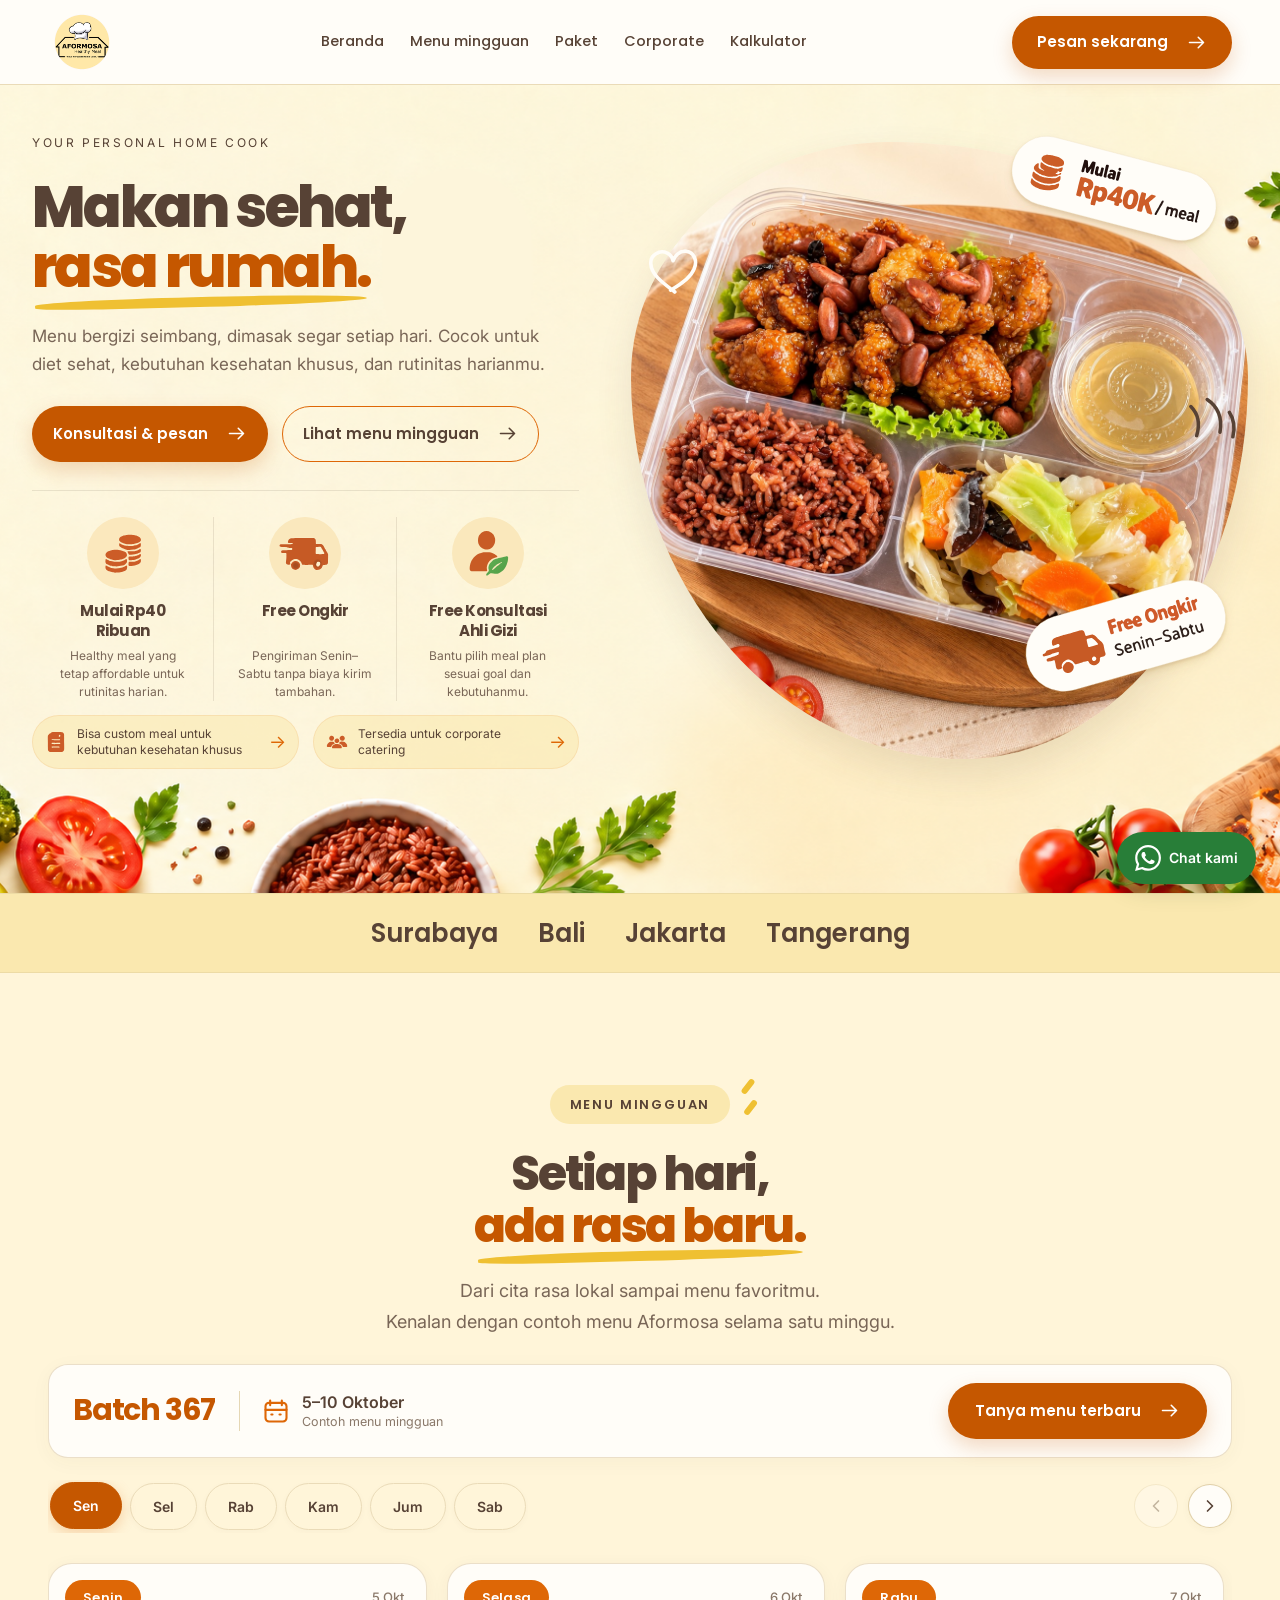
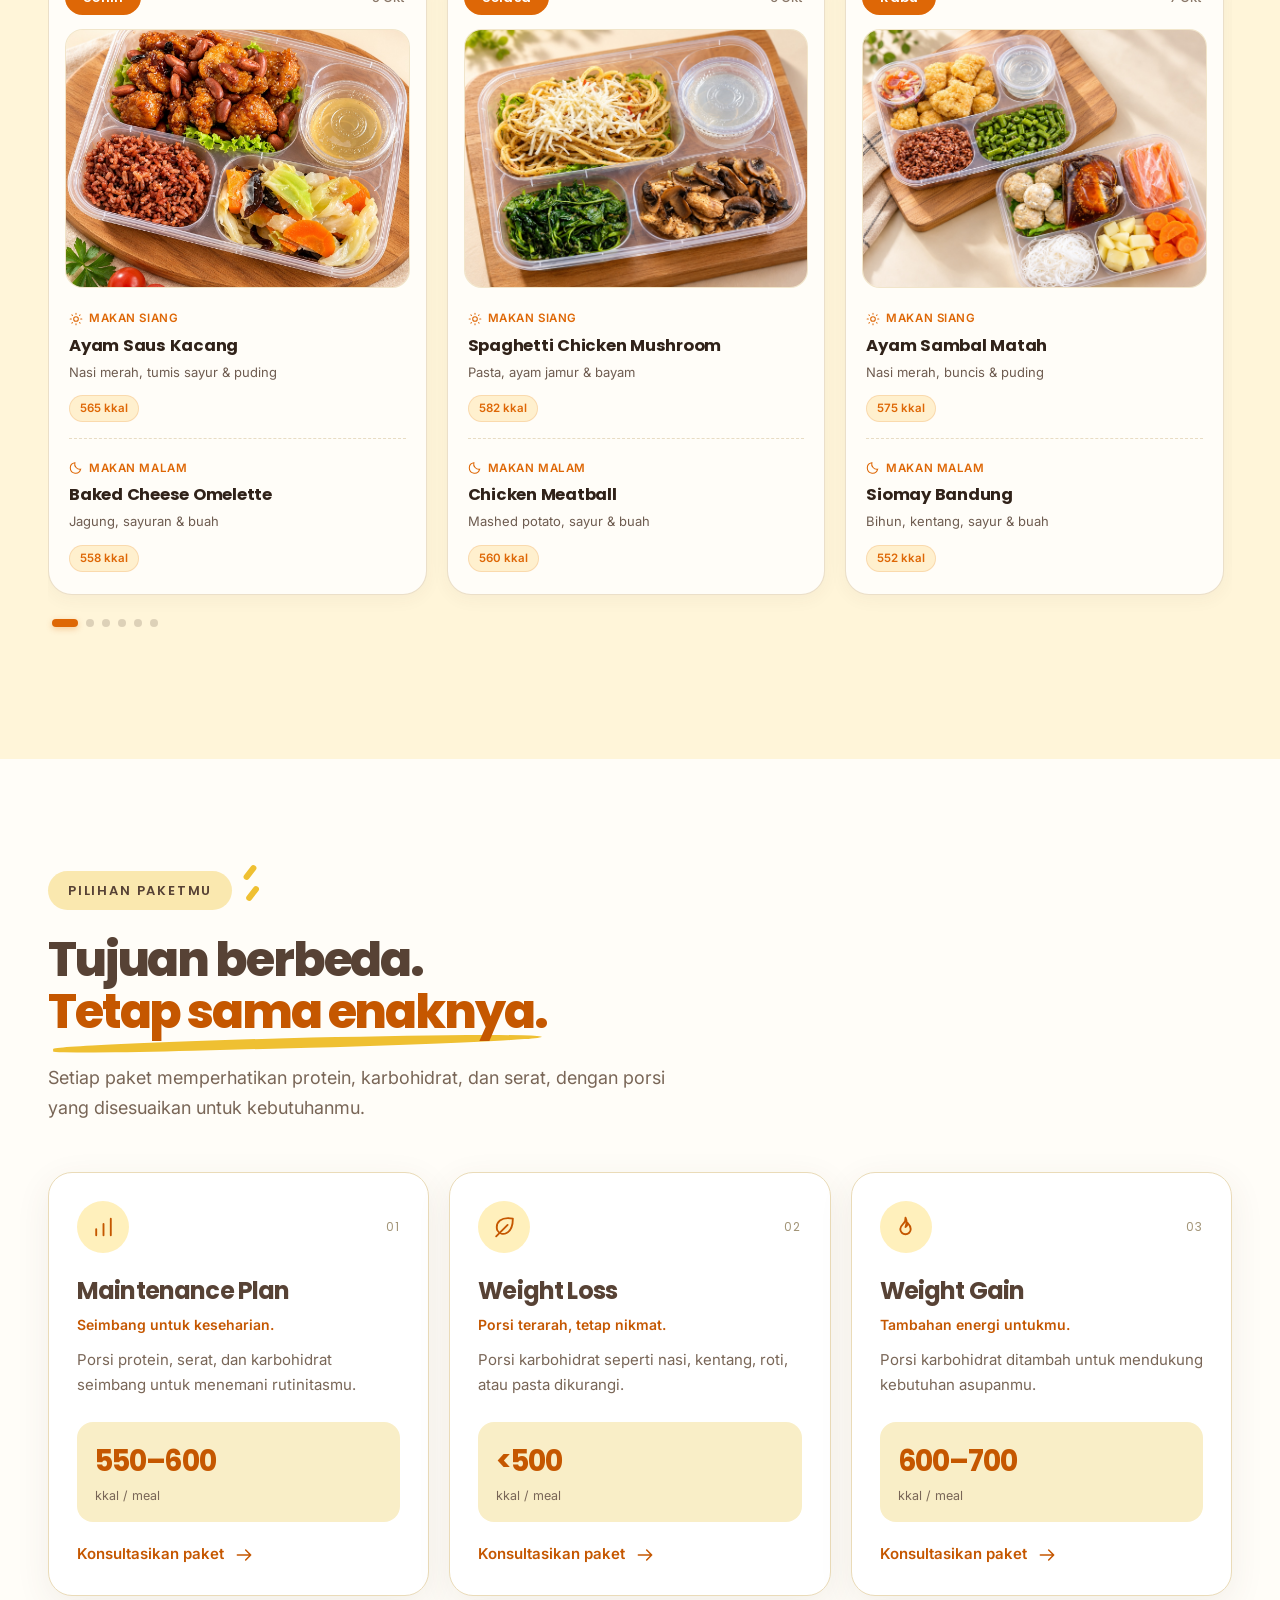
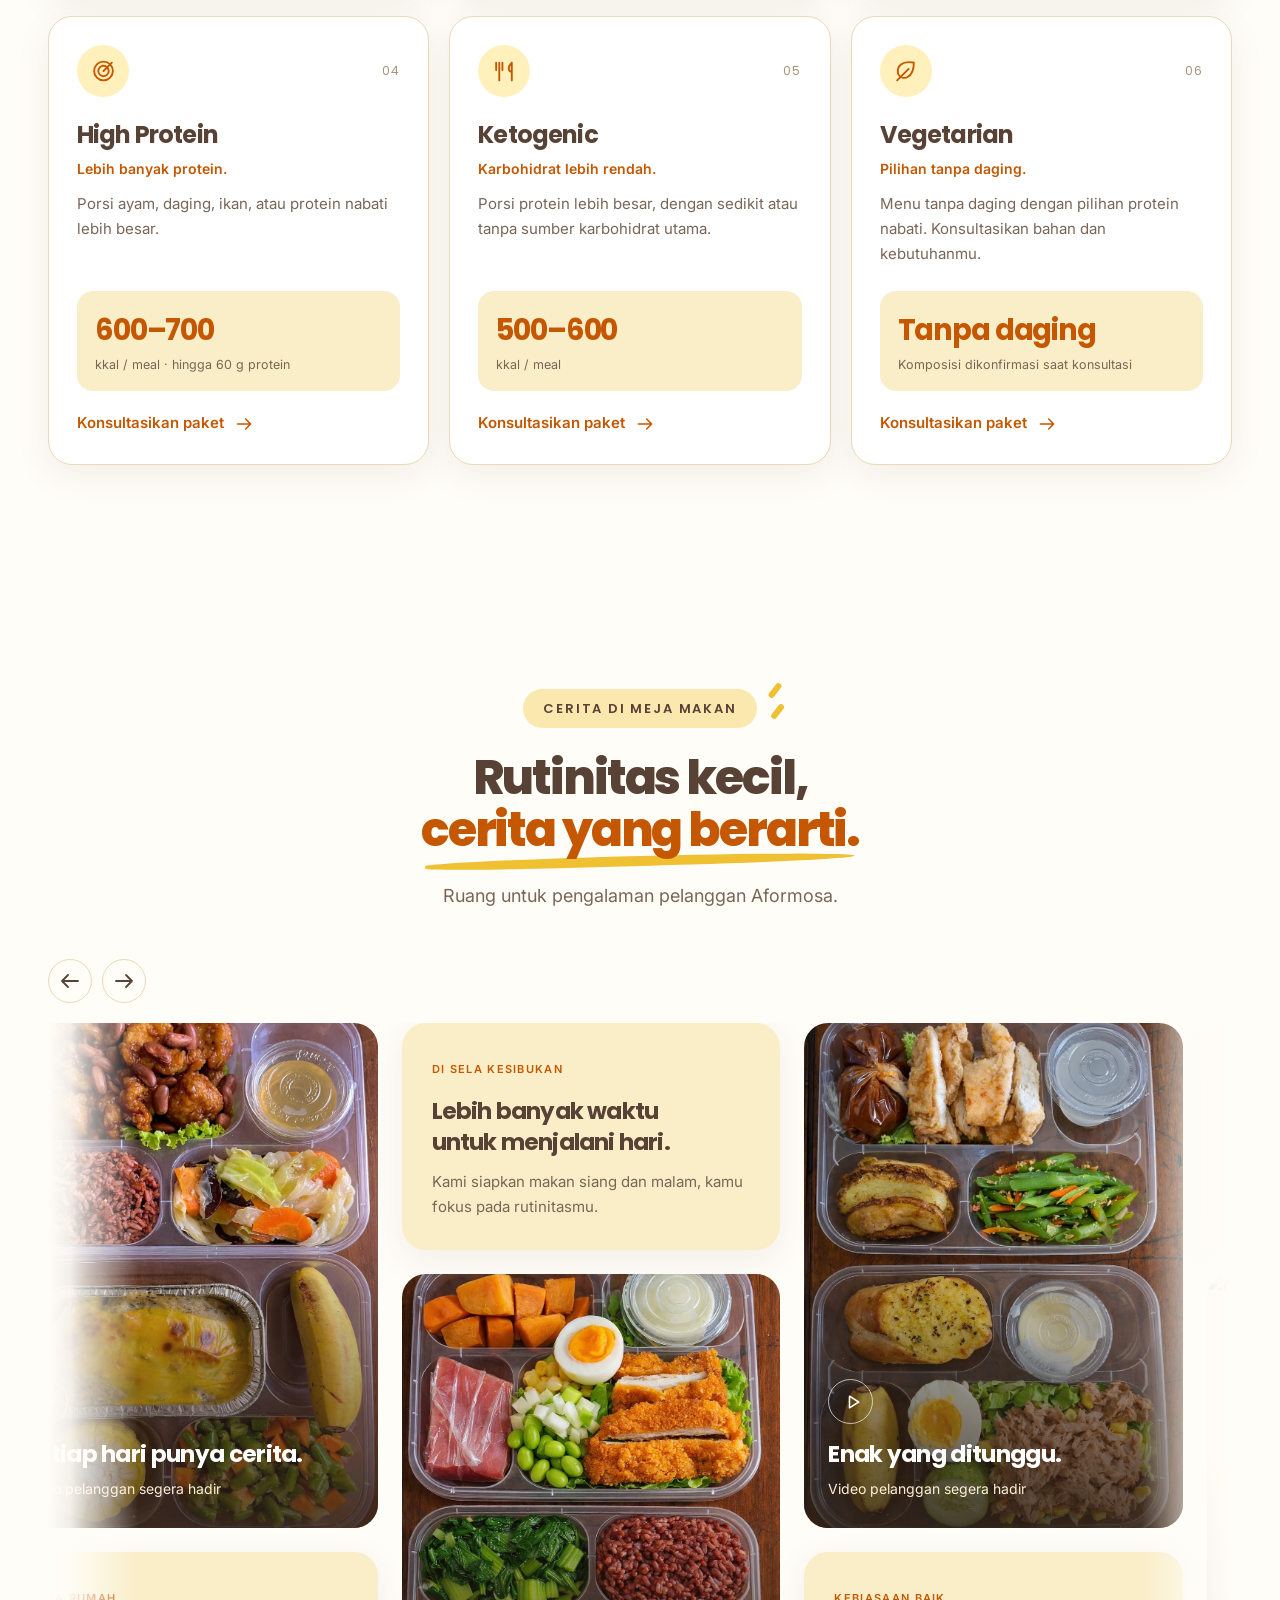
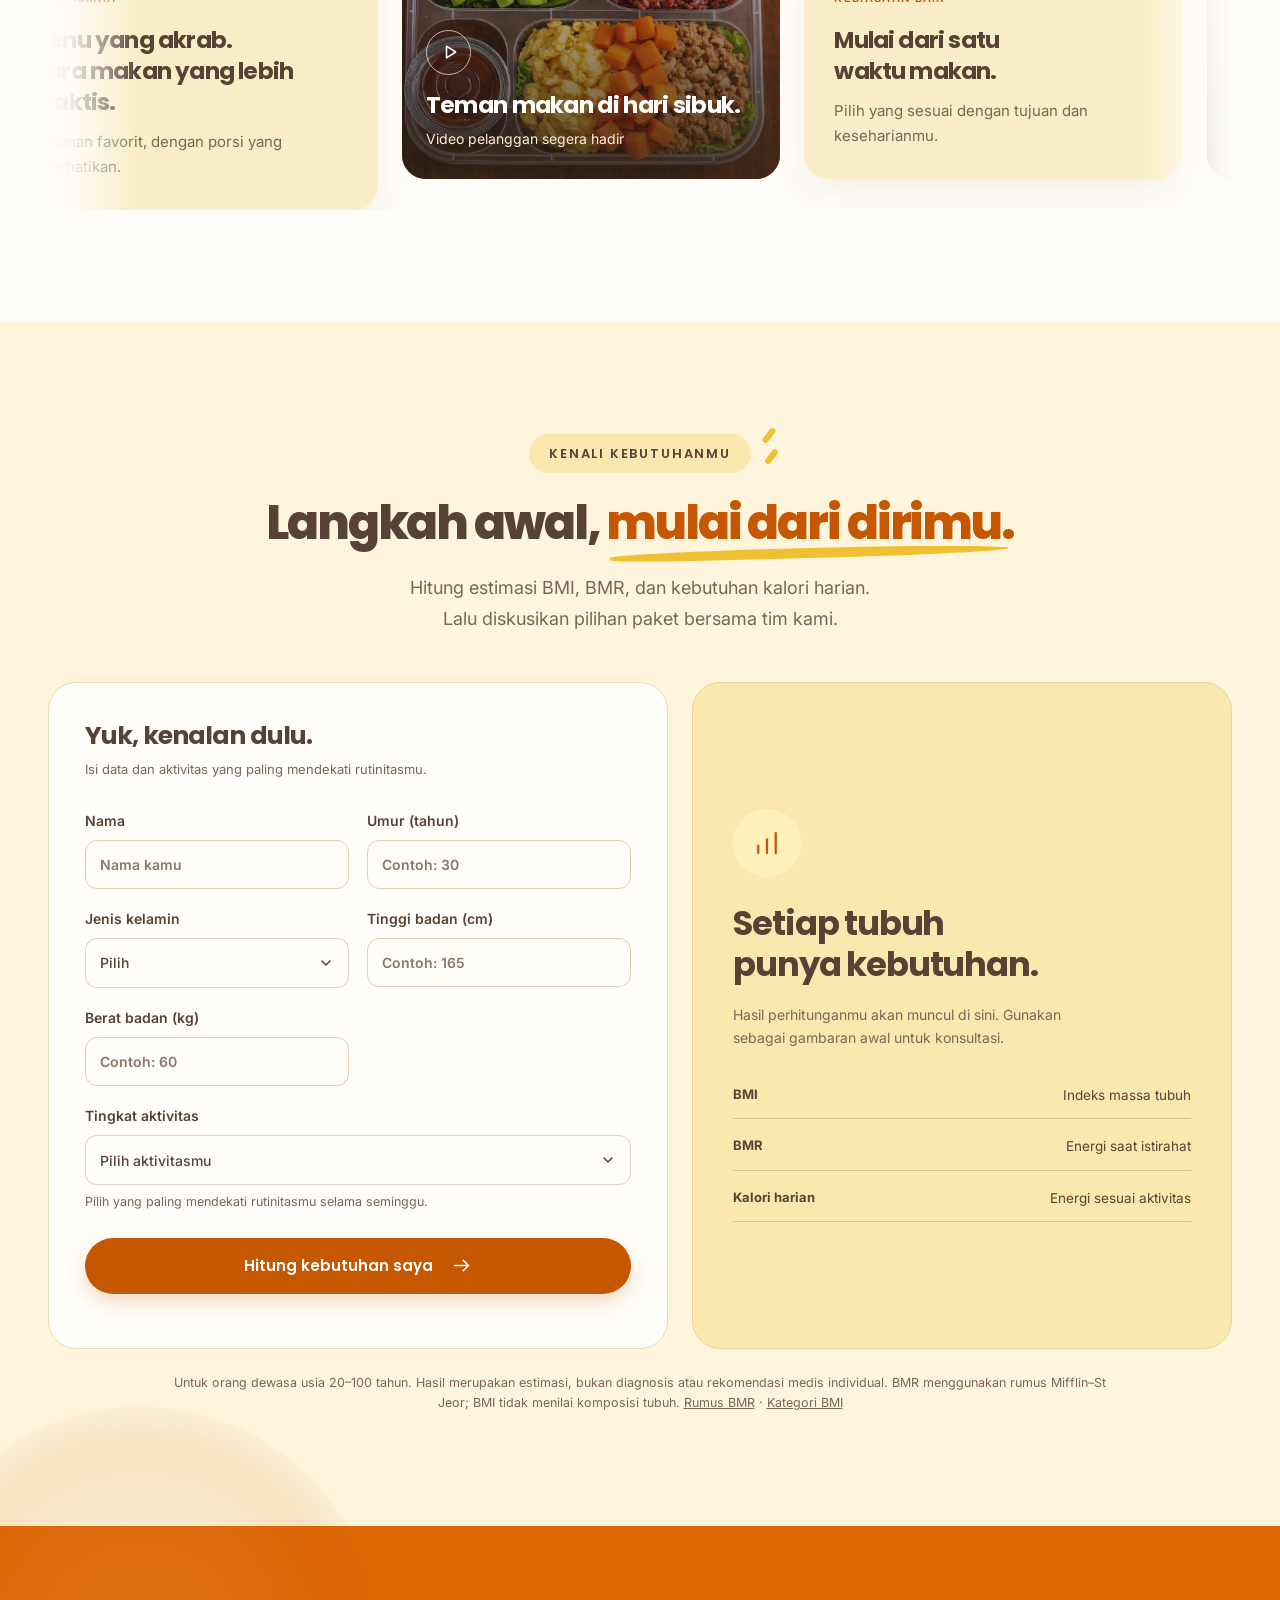
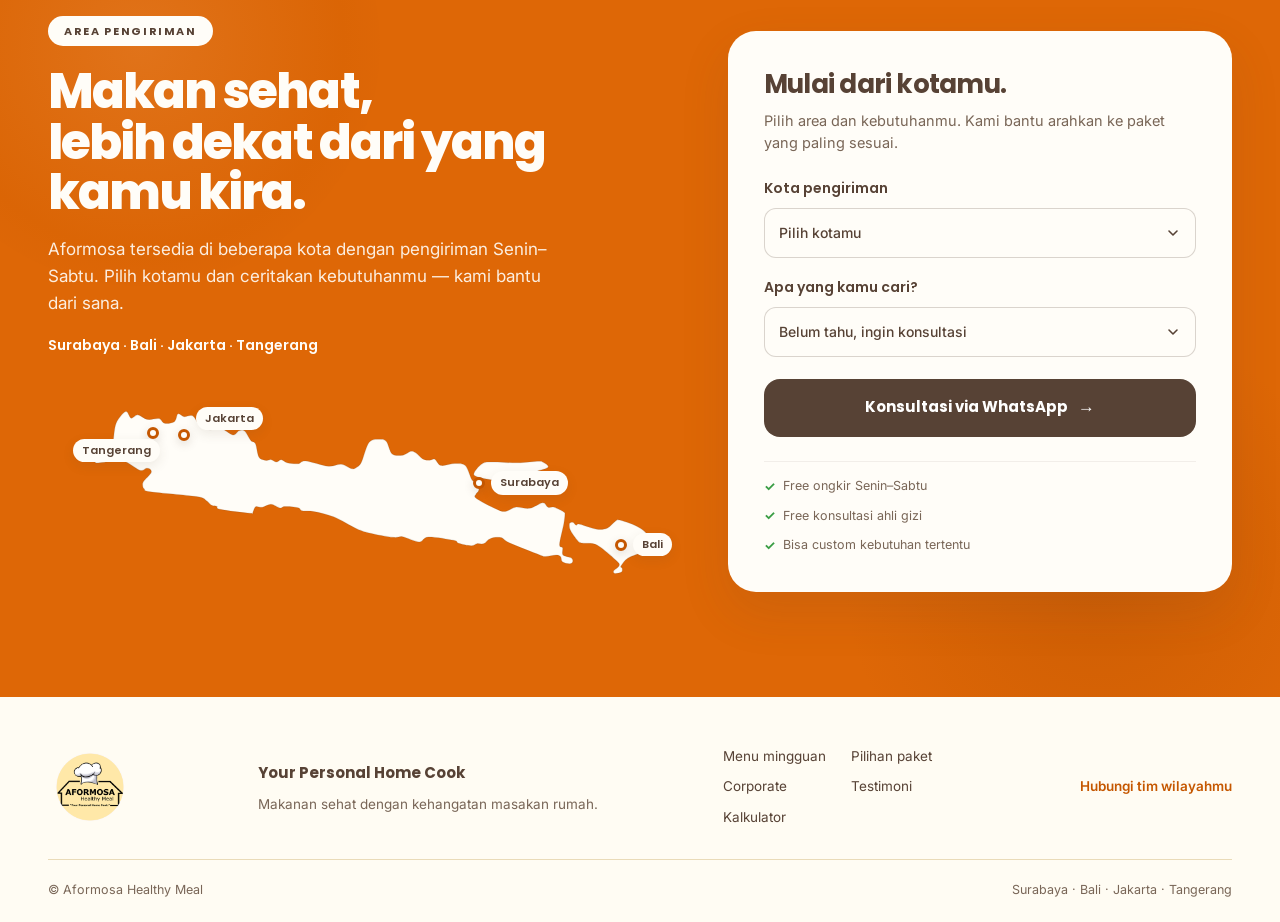
==== commit fdefc68a: "submit" ====
--- a/index.html
+++ b/index.html
@@ -27,7 +27,8 @@
                     src="assets/logo.png" alt="Aformosa Healthy Meal" width="116" height="116"></a>
             <nav id="navigation" aria-label="Navigasi utama"><a href="#beranda">Beranda</a><a href="#menu">Menu
                     mingguan</a><a href="#paket">Paket</a><a href="corporate.html">Corporate</a><a
-                    href="#kalkulator">Kalkulator</a><!-- <a href="#faq">FAQ</a> --></nav><a class="button primary header-order"
+                    href="#kalkulator">Kalkulator</a><!-- <a href="#faq">FAQ</a> --></nav><a
+                class="button primary header-order"
                 href="https://wa.me/6281284584489?text=Halo%20Aformosa%2C%20saya%20ingin%20konsultasi%20paket%20dan%20harga%20catering%20sehat."
                 target="_blank" rel="noopener noreferrer">Pesan sekarang <svg aria-hidden="true" viewBox="0 0 24 24"
                     fill="none" stroke="currentColor" stroke-width="1.8" stroke-linecap="round" stroke-linejoin="round">
@@ -55,9 +56,9 @@
                                 viewBox="0 0 24 24" fill="none" stroke="currentColor" stroke-width="1.8"
                                 stroke-linecap="round" stroke-linejoin="round">
                                 <path d="M4 12h16m-6-6 6 6-6 6" />
-                            </svg></a><a class="button outline" href="#menu">Lihat menu mingguan<svg
-                                aria-hidden="true" viewBox="0 0 24 24" fill="none" stroke="currentColor"
-                                stroke-width="1.8" stroke-linecap="round" stroke-linejoin="round">
+                            </svg></a><a class="button outline" href="#menu">Lihat menu mingguan<svg aria-hidden="true"
+                                viewBox="0 0 24 24" fill="none" stroke="currentColor" stroke-width="1.8"
+                                stroke-linecap="round" stroke-linejoin="round">
                                 <path d="M4 12h16m-6-6 6 6-6 6" />
                             </svg></a></div>
                     <div class="hero-benefits">
@@ -128,7 +129,8 @@
         </section>
         <section class="section menu-section weekly-menu" id="menu">
             <div class="container">
-                <div class="section-heading centered weekly-menu__header"><span class="eyebrow spark">Menu mingguan</span>
+                <div class="section-heading centered weekly-menu__header"><span class="eyebrow spark">Menu
+                        mingguan</span>
                     <h2>Setiap hari,<br><span class="underline">ada rasa baru.</span></h2>
                     <p>Dari cita rasa lokal sampai menu favoritmu.<br>Kenalan dengan contoh menu Aformosa selama satu
                         minggu.</p>
@@ -151,29 +153,28 @@
                 <div class="menu-carousel-toolbar">
                     <div class="menu-controls" role="tablist" aria-label="Pilih hari menu" id="menu-day-tabs"></div>
                     <div class="menu-carousel-nav" aria-label="Navigasi menu">
-                        <button type="button" class="menu-nav-btn menu-nav-btn--prev" id="menu-prev" aria-label="Menu hari sebelumnya">
-                            <svg aria-hidden="true" viewBox="0 0 24 24" fill="none" stroke="currentColor" stroke-width="2" stroke-linecap="round" stroke-linejoin="round">
+                        <button type="button" class="menu-nav-btn menu-nav-btn--prev" id="menu-prev"
+                            aria-label="Menu hari sebelumnya">
+                            <svg aria-hidden="true" viewBox="0 0 24 24" fill="none" stroke="currentColor"
+                                stroke-width="2" stroke-linecap="round" stroke-linejoin="round">
                                 <path d="m15 18-6-6 6-6" />
                             </svg>
                         </button>
-                        <button type="button" class="menu-nav-btn menu-nav-btn--next" id="menu-next" aria-label="Menu hari berikutnya">
-                            <svg aria-hidden="true" viewBox="0 0 24 24" fill="none" stroke="currentColor" stroke-width="2" stroke-linecap="round" stroke-linejoin="round">
+                        <button type="button" class="menu-nav-btn menu-nav-btn--next" id="menu-next"
+                            aria-label="Menu hari berikutnya">
+                            <svg aria-hidden="true" viewBox="0 0 24 24" fill="none" stroke="currentColor"
+                                stroke-width="2" stroke-linecap="round" stroke-linejoin="round">
                                 <path d="m9 18 6-6-6-6" />
                             </svg>
                         </button>
                     </div>
                 </div>
                 <div class="menu-carousel-wrapper">
-                    <div class="menu-carousel-track" id="weekly-menu" role="region" aria-label="Daftar menu mingguan" tabindex="0"></div>
+                    <div class="menu-carousel-track" id="weekly-menu" role="region" aria-label="Daftar menu mingguan"
+                        tabindex="0"></div>
                 </div>
                 <div class="menu-carousel-footer">
                     <div class="menu-carousel-dots" id="menu-dots" aria-label="Navigasi titik carousel"></div>
-                    <span class="menu-carousel-hint">
-                        <svg aria-hidden="true" viewBox="0 0 24 24" fill="none" stroke="currentColor" stroke-width="1.8" stroke-linecap="round" stroke-linejoin="round">
-                            <path d="M7 16l-4-4m0 0l4-4m-4 4h18m-4 4l4-4m0 0l-4-4" />
-                        </svg>
-                        Geser untuk lihat menu hari lain
-                    </span>
                 </div>
                 <div class="weekly-menu__cta-wrapper">
                     <a class="button primary weekly-menu__cta"
@@ -184,14 +185,6 @@
                             <path d="M4 12h16m-6-6 6 6-6 6" />
                         </svg></a>
                 </div>
-                <p class="fine-print weekly-menu__disclaimer">
-                    <svg aria-hidden="true" viewBox="0 0 24 24" fill="none" stroke="currentColor" stroke-width="2" stroke-linecap="round" stroke-linejoin="round" class="disclaimer-info-icon">
-                        <circle cx="12" cy="12" r="10" />
-                        <line x1="12" y1="16" x2="12" y2="12" />
-                        <line x1="12" y1="8" x2="12.01" y2="8" />
-                    </svg>
-                    <span>Menu dapat berubah setiap minggu.<br>Visual makanan merupakan ilustrasi penyajian Aformosa.</span>
-                </p>
             </div>
         </section>
         <section class="section plans-section" id="paket">
@@ -315,8 +308,6 @@
                             </svg></a>
                     </article>
                 </div>
-                <p class="fine-print">Kalori merupakan estimasi per meal. Kebutuhan setiap orang berbeda; diskusikan
-                    pilihanmu dengan tim Aformosa.</p>
             </div>
         </section>
         <section class="section testimonials-section" id="testimoni">
@@ -326,7 +317,6 @@
                     <p>Ruang untuk pengalaman pelanggan Aformosa.</p>
                 </div>
                 <div class="testimonial-nav">
-                    <p>Video pelanggan segera hadir.</p>
                     <div><button id="testimonial-prev" aria-label="Geser testimoni sebelumnya"><svg aria-hidden="true"
                                 viewBox="0 0 24 24" fill="none" stroke="currentColor" stroke-width="1.8"
                                 stroke-linecap="round" stroke-linejoin="round">
@@ -423,60 +413,75 @@
                                     required></label><label>Umur (tahun)<input id="calc-age" name="age" type="number"
                                     min="20" max="100" step="1" placeholder="Contoh: 30" required></label><label>Jenis
                                 kelamin<div class="custom-select" data-custom-select>
-                                    <select id="calc-sex" name="sex" class="native-select-source" tabindex="-1" aria-hidden="true" required>
+                                    <select id="calc-sex" name="sex" class="native-select-source" tabindex="-1"
+                                        aria-hidden="true" required>
                                         <option value="">Pilih</option>
                                         <option value="female">Perempuan</option>
                                         <option value="male">Laki-laki</option>
                                     </select>
-                                    <button
-                                        type="button"
-                                        class="custom-select__trigger"
-                                        aria-haspopup="listbox"
-                                        aria-expanded="false"
-                                    >
+                                    <button type="button" class="custom-select__trigger" aria-haspopup="listbox"
+                                        aria-expanded="false">
                                         <span class="custom-select__value is-placeholder">Pilih</span>
-                                        <svg class="custom-select__chevron" viewBox="0 0 20 20" fill="none" stroke="currentColor" stroke-width="2" stroke-linecap="round" stroke-linejoin="round" aria-hidden="true">
+                                        <svg class="custom-select__chevron" viewBox="0 0 20 20" fill="none"
+                                            stroke="currentColor" stroke-width="2" stroke-linecap="round"
+                                            stroke-linejoin="round" aria-hidden="true">
                                             <path d="m5 7.5 5 5 5-5" />
                                         </svg>
                                     </button>
                                     <div class="custom-select__menu" role="listbox">
-                                        <button type="button" class="custom-select__option is-selected" role="option" data-value="" aria-selected="true">Pilih</button>
-                                        <button type="button" class="custom-select__option" role="option" data-value="female" aria-selected="false">Perempuan</button>
-                                        <button type="button" class="custom-select__option" role="option" data-value="male" aria-selected="false">Laki-laki</button>
+                                        <button type="button" class="custom-select__option is-selected" role="option"
+                                            data-value="" aria-selected="true">Pilih</button>
+                                        <button type="button" class="custom-select__option" role="option"
+                                            data-value="female" aria-selected="false">Perempuan</button>
+                                        <button type="button" class="custom-select__option" role="option"
+                                            data-value="male" aria-selected="false">Laki-laki</button>
                                     </div>
                                 </div></label><label>Tinggi badan (cm)<input id="calc-height" type="number" min="100"
                                     max="250" step="0.1" placeholder="Contoh: 165" required></label><label>Berat badan
                                 (kg)<input id="calc-weight" type="number" min="25" max="350" step="0.1"
                                     placeholder="Contoh: 60" required></label><label class="activity-field">Tingkat
                                 aktivitas<div class="custom-select" data-custom-select>
-                                    <select id="calc-activity" name="activity" aria-describedby="activity-hint" class="native-select-source" tabindex="-1" aria-hidden="true" required>
+                                    <select id="calc-activity" name="activity" aria-describedby="activity-hint"
+                                        class="native-select-source" tabindex="-1" aria-hidden="true" required>
                                         <option value="">Pilih aktivitasmu</option>
                                         <option value="sedentary">Sedentari — sedikit atau tanpa olahraga</option>
                                         <option value="light">Olahraga 1–3 kali per minggu</option>
                                         <option value="moderate">Olahraga 4–5 kali per minggu</option>
                                         <option value="daily">Olahraga setiap hari / intens 3–4 kali per minggu</option>
                                         <option value="intense">Olahraga intens 6–7 kali per minggu</option>
-                                        <option value="very-intense">Olahraga sangat intens tiap hari / pekerjaan fisik</option>
+                                        <option value="very-intense">Olahraga sangat intens tiap hari / pekerjaan fisik
+                                        </option>
                                     </select>
-                                    <button
-                                        type="button"
-                                        class="custom-select__trigger"
-                                        aria-haspopup="listbox"
-                                        aria-expanded="false"
-                                    >
+                                    <button type="button" class="custom-select__trigger" aria-haspopup="listbox"
+                                        aria-expanded="false">
                                         <span class="custom-select__value is-placeholder">Pilih aktivitasmu</span>
-                                        <svg class="custom-select__chevron" viewBox="0 0 20 20" fill="none" stroke="currentColor" stroke-width="2" stroke-linecap="round" stroke-linejoin="round" aria-hidden="true">
+                                        <svg class="custom-select__chevron" viewBox="0 0 20 20" fill="none"
+                                            stroke="currentColor" stroke-width="2" stroke-linecap="round"
+                                            stroke-linejoin="round" aria-hidden="true">
                                             <path d="m5 7.5 5 5 5-5" />
                                         </svg>
                                     </button>
                                     <div class="custom-select__menu" role="listbox">
-                                        <button type="button" class="custom-select__option is-selected" role="option" data-value="" aria-selected="true">Pilih aktivitasmu</button>
-                                        <button type="button" class="custom-select__option" role="option" data-value="sedentary" aria-selected="false">Sedentari — sedikit atau tanpa olahraga</button>
-                                        <button type="button" class="custom-select__option" role="option" data-value="light" aria-selected="false">Olahraga 1–3 kali per minggu</button>
-                                        <button type="button" class="custom-select__option" role="option" data-value="moderate" aria-selected="false">Olahraga 4–5 kali per minggu</button>
-                                        <button type="button" class="custom-select__option" role="option" data-value="daily" aria-selected="false">Olahraga setiap hari / intens 3–4 kali per minggu</button>
-                                        <button type="button" class="custom-select__option" role="option" data-value="intense" aria-selected="false">Olahraga intens 6–7 kali per minggu</button>
-                                        <button type="button" class="custom-select__option" role="option" data-value="very-intense" aria-selected="false">Olahraga sangat intens tiap hari / pekerjaan fisik</button>
+                                        <button type="button" class="custom-select__option is-selected" role="option"
+                                            data-value="" aria-selected="true">Pilih aktivitasmu</button>
+                                        <button type="button" class="custom-select__option" role="option"
+                                            data-value="sedentary" aria-selected="false">Sedentari — sedikit atau tanpa
+                                            olahraga</button>
+                                        <button type="button" class="custom-select__option" role="option"
+                                            data-value="light" aria-selected="false">Olahraga 1–3 kali per
+                                            minggu</button>
+                                        <button type="button" class="custom-select__option" role="option"
+                                            data-value="moderate" aria-selected="false">Olahraga 4–5 kali per
+                                            minggu</button>
+                                        <button type="button" class="custom-select__option" role="option"
+                                            data-value="daily" aria-selected="false">Olahraga setiap hari / intens 3–4
+                                            kali per minggu</button>
+                                        <button type="button" class="custom-select__option" role="option"
+                                            data-value="intense" aria-selected="false">Olahraga intens 6–7 kali per
+                                            minggu</button>
+                                        <button type="button" class="custom-select__option" role="option"
+                                            data-value="very-intense" aria-selected="false">Olahraga sangat intens tiap
+                                            hari / pekerjaan fisik</button>
                                     </div>
                                 </div><small id="activity-hint">Pilih yang paling mendekati rutinitasmu selama
                                     seminggu.</small></label></div><button class="button primary" type="submit">Hitung
@@ -485,8 +490,6 @@
                                 <path d="M4 12h16m-6-6 6 6-6 6" />
                             </svg></button>
                         <div class="save-note">
-                            <p>Nama dan umur disimpan di browser ini agar tidak perlu diisi ulang.</p><button
-                                type="button" id="clear-saved-profile">Hapus data tersimpan</button>
                         </div>
                     </form>
                     <div class="calculator-results" aria-live="polite">
@@ -584,7 +587,8 @@
         </section>
         -->
         <section class="delivery-section" id="delivery">
-            <img class="delivery-section__background" src="assets/backgrounds/delivery-bg-mobile.png" alt="" aria-hidden="true" loading="lazy">
+            <img class="delivery-section__background" src="assets/backgrounds/delivery-bg-mobile.png" alt=""
+                aria-hidden="true" loading="lazy">
             <div class="delivery-container delivery-section__content">
                 <div class="delivery-content">
                     <div class="delivery-intro delivery-intro--desktop">
@@ -596,8 +600,10 @@
                     </div>
                     <div class="delivery-section__intro delivery-intro--mobile">
                         <span class="delivery-eyebrow">AREA PENGIRIMAN</span>
-                        <h2 class="delivery-headline">Area pengiriman<br><span class="delivery-headline__accent">makin dekat.<span class="delivery-headline__underline" aria-hidden="true"></span></span></h2>
-                        <p class="delivery-body">Aformosa tersedia di Surabaya, Bali,<br>Jakarta, dan Tangerang dengan pengiriman Senin–Sabtu.</p>
+                        <h2 class="delivery-headline">Area pengiriman<br><span class="delivery-headline__accent">makin
+                                dekat.<span class="delivery-headline__underline" aria-hidden="true"></span></span></h2>
+                        <p class="delivery-body">Aformosa tersedia di Surabaya, Bali,<br>Jakarta, dan Tangerang dengan
+                            pengiriman Senin–Sabtu.</p>
                     </div>
                     <div class="delivery-map">
                         <img src="assets/svg/delivery-map-indonesia.svg" alt="" aria-hidden="true"
@@ -650,7 +656,8 @@
                 </div>
                 <div class="delivery-card consultation-card">
                     <div class="delivery-card__header">
-                        <h3 class="delivery-card__title">Mulai dari <span class="delivery-card__title-accent">kotamu.</span></h3>
+                        <h3 class="delivery-card__title">Mulai dari <span
+                                class="delivery-card__title-accent">kotamu.</span></h3>
                         <p class="delivery-card__desc">Pilih area dan kebutuhanmu. Kami bantu arahkan ke paket yang
                             paling sesuai.</p>
                     </div>
@@ -658,69 +665,42 @@
                         <div class="delivery-form__group">
                             <label for="delivery-city-trigger" class="delivery-form__label">Kota pengiriman</label>
                             <div class="custom-select" data-custom-select>
-                                <select id="delivery-city" name="city" class="native-select-source" tabindex="-1" aria-hidden="true" required>
+                                <select id="delivery-city" name="city" class="native-select-source" tabindex="-1"
+                                    aria-hidden="true" required>
                                     <option value="">Pilih kotamu</option>
                                     <option value="surabaya">Surabaya</option>
                                     <option value="bali">Bali</option>
                                     <option value="jakarta">Jakarta</option>
                                     <option value="tangerang">Tangerang</option>
                                 </select>
-                                <button
-                                    type="button"
-                                    class="custom-select__trigger"
-                                    id="delivery-city-trigger"
-                                    aria-haspopup="listbox"
-                                    aria-expanded="false"
-                                >
+                                <button type="button" class="custom-select__trigger" id="delivery-city-trigger"
+                                    aria-haspopup="listbox" aria-expanded="false">
                                     <span class="custom-select__value is-placeholder">Pilih kotamu</span>
-                                    <svg class="custom-select__chevron" viewBox="0 0 20 20" fill="none" stroke="currentColor" stroke-width="2" stroke-linecap="round" stroke-linejoin="round" aria-hidden="true">
+                                    <svg class="custom-select__chevron" viewBox="0 0 20 20" fill="none"
+                                        stroke="currentColor" stroke-width="2" stroke-linecap="round"
+                                        stroke-linejoin="round" aria-hidden="true">
                                         <path d="m5 7.5 5 5 5-5" />
                                     </svg>
                                 </button>
                                 <div class="custom-select__menu" role="listbox" aria-labelledby="delivery-city-trigger">
-                                    <button
-                                        type="button"
-                                        class="custom-select__option is-selected"
-                                        role="option"
-                                        data-value=""
-                                        aria-selected="true"
-                                    >
+                                    <button type="button" class="custom-select__option is-selected" role="option"
+                                        data-value="" aria-selected="true">
                                         Pilih kotamu
                                     </button>
-                                    <button
-                                        type="button"
-                                        class="custom-select__option"
-                                        role="option"
-                                        data-value="surabaya"
-                                        aria-selected="false"
-                                    >
+                                    <button type="button" class="custom-select__option" role="option"
+                                        data-value="surabaya" aria-selected="false">
                                         Surabaya
                                     </button>
-                                    <button
-                                        type="button"
-                                        class="custom-select__option"
-                                        role="option"
-                                        data-value="bali"
-                                        aria-selected="false"
-                                    >
+                                    <button type="button" class="custom-select__option" role="option" data-value="bali"
+                                        aria-selected="false">
                                         Bali
                                     </button>
-                                    <button
-                                        type="button"
-                                        class="custom-select__option"
-                                        role="option"
-                                        data-value="jakarta"
-                                        aria-selected="false"
-                                    >
+                                    <button type="button" class="custom-select__option" role="option"
+                                        data-value="jakarta" aria-selected="false">
                                         Jakarta
                                     </button>
-                                    <button
-                                        type="button"
-                                        class="custom-select__option"
-                                        role="option"
-                                        data-value="tangerang"
-                                        aria-selected="false"
-                                    >
+                                    <button type="button" class="custom-select__option" role="option"
+                                        data-value="tangerang" aria-selected="false">
                                         Tangerang
                                     </button>
                                 </div>
@@ -730,7 +710,8 @@
                         <div class="delivery-form__group">
                             <label for="delivery-goal-trigger" class="delivery-form__label">Apa yang kamu cari?</label>
                             <div class="custom-select" data-custom-select>
-                                <select id="delivery-goal" name="goal" class="native-select-source" tabindex="-1" aria-hidden="true">
+                                <select id="delivery-goal" name="goal" class="native-select-source" tabindex="-1"
+                                    aria-hidden="true">
                                     <option value="Belum tahu, ingin konsultasi">Belum tahu, ingin konsultasi</option>
                                     <option value="Maintenance">Maintenance</option>
                                     <option value="Weight Loss">Weight Loss</option>
@@ -741,98 +722,50 @@
                                     <option value="Custom Meal">Custom Meal</option>
                                     <option value="Corporate / Event Catering">Corporate / Event Catering</option>
                                 </select>
-                                <button
-                                    type="button"
-                                    class="custom-select__trigger"
-                                    id="delivery-goal-trigger"
-                                    aria-haspopup="listbox"
-                                    aria-expanded="false"
-                                >
+                                <button type="button" class="custom-select__trigger" id="delivery-goal-trigger"
+                                    aria-haspopup="listbox" aria-expanded="false">
                                     <span class="custom-select__value">Belum tahu, ingin konsultasi</span>
-                                    <svg class="custom-select__chevron" viewBox="0 0 20 20" fill="none" stroke="currentColor" stroke-width="2" stroke-linecap="round" stroke-linejoin="round" aria-hidden="true">
+                                    <svg class="custom-select__chevron" viewBox="0 0 20 20" fill="none"
+                                        stroke="currentColor" stroke-width="2" stroke-linecap="round"
+                                        stroke-linejoin="round" aria-hidden="true">
                                         <path d="m5 7.5 5 5 5-5" />
                                     </svg>
                                 </button>
                                 <div class="custom-select__menu" role="listbox" aria-labelledby="delivery-goal-trigger">
-                                    <button
-                                        type="button"
-                                        class="custom-select__option is-selected"
-                                        role="option"
-                                        data-value="Belum tahu, ingin konsultasi"
-                                        aria-selected="true"
-                                    >
+                                    <button type="button" class="custom-select__option is-selected" role="option"
+                                        data-value="Belum tahu, ingin konsultasi" aria-selected="true">
                                         Belum tahu, ingin konsultasi
                                     </button>
-                                    <button
-                                        type="button"
-                                        class="custom-select__option"
-                                        role="option"
-                                        data-value="Maintenance"
-                                        aria-selected="false"
-                                    >
+                                    <button type="button" class="custom-select__option" role="option"
+                                        data-value="Maintenance" aria-selected="false">
                                         Maintenance
                                     </button>
-                                    <button
-                                        type="button"
-                                        class="custom-select__option"
-                                        role="option"
-                                        data-value="Weight Loss"
-                                        aria-selected="false"
-                                    >
+                                    <button type="button" class="custom-select__option" role="option"
+                                        data-value="Weight Loss" aria-selected="false">
                                         Weight Loss
                                     </button>
-                                    <button
-                                        type="button"
-                                        class="custom-select__option"
-                                        role="option"
-                                        data-value="Weight Gain"
-                                        aria-selected="false"
-                                    >
+                                    <button type="button" class="custom-select__option" role="option"
+                                        data-value="Weight Gain" aria-selected="false">
                                         Weight Gain
                                     </button>
-                                    <button
-                                        type="button"
-                                        class="custom-select__option"
-                                        role="option"
-                                        data-value="High Protein"
-                                        aria-selected="false"
-                                    >
+                                    <button type="button" class="custom-select__option" role="option"
+                                        data-value="High Protein" aria-selected="false">
                                         High Protein
                                     </button>
-                                    <button
-                                        type="button"
-                                        class="custom-select__option"
-                                        role="option"
-                                        data-value="Ketogenic"
-                                        aria-selected="false"
-                                    >
+                                    <button type="button" class="custom-select__option" role="option"
+                                        data-value="Ketogenic" aria-selected="false">
                                         Ketogenic
                                     </button>
-                                    <button
-                                        type="button"
-                                        class="custom-select__option"
-                                        role="option"
-                                        data-value="Vegetarian"
-                                        aria-selected="false"
-                                    >
+                                    <button type="button" class="custom-select__option" role="option"
+                                        data-value="Vegetarian" aria-selected="false">
                                         Vegetarian
                                     </button>
-                                    <button
-                                        type="button"
-                                        class="custom-select__option"
-                                        role="option"
-                                        data-value="Custom Meal"
-                                        aria-selected="false"
-                                    >
+                                    <button type="button" class="custom-select__option" role="option"
+                                        data-value="Custom Meal" aria-selected="false">
                                         Custom Meal
                                     </button>
-                                    <button
-                                        type="button"
-                                        class="custom-select__option"
-                                        role="option"
-                                        data-value="Corporate / Event Catering"
-                                        aria-selected="false"
-                                    >
+                                    <button type="button" class="custom-select__option" role="option"
+                                        data-value="Corporate / Event Catering" aria-selected="false">
                                         Corporate / Event Catering
                                     </button>
                                 </div>
@@ -861,7 +794,8 @@
                             <div class="delivery-trust-columns" aria-label="Keunggulan layanan">
                                 <div class="delivery-trust-col">
                                     <span class="delivery-trust-col__icon" aria-hidden="true">
-                                        <svg viewBox="0 0 24 24" fill="none" stroke="currentColor" stroke-width="1.8" stroke-linecap="round" stroke-linejoin="round">
+                                        <svg viewBox="0 0 24 24" fill="none" stroke="currentColor" stroke-width="1.8"
+                                            stroke-linecap="round" stroke-linejoin="round">
                                             <rect x="1" y="3" width="14" height="13" rx="2" />
                                             <polygon points="15 8 19 8 22 11 22 16 15 16 15 8" />
                                             <circle cx="5" cy="18.5" r="2.5" />
@@ -876,9 +810,11 @@
                                 <div class="delivery-trust-col__sep" aria-hidden="true"></div>
                                 <div class="delivery-trust-col">
                                     <span class="delivery-trust-col__icon" aria-hidden="true">
-                                        <svg viewBox="0 0 24 24" fill="none" stroke="currentColor" stroke-width="1.8" stroke-linecap="round" stroke-linejoin="round">
-                                            <path d="M12 2a9 9 0 0 0-9 9c0 3.8 2.4 7 5.8 8.3L12 22l3.2-2.7C18.6 18 21 14.8 21 11a9 9 0 0 0-9-9z"/>
-                                            <path d="M8 11h8"/>
+                                        <svg viewBox="0 0 24 24" fill="none" stroke="currentColor" stroke-width="1.8"
+                                            stroke-linecap="round" stroke-linejoin="round">
+                                            <path
+                                                d="M12 2a9 9 0 0 0-9 9c0 3.8 2.4 7 5.8 8.3L12 22l3.2-2.7C18.6 18 21 14.8 21 11a9 9 0 0 0-9-9z" />
+                                            <path d="M8 11h8" />
                                         </svg>
                                     </span>
                                     <div class="delivery-trust-col__copy">
@@ -889,9 +825,10 @@
                                 <div class="delivery-trust-col__sep" aria-hidden="true"></div>
                                 <div class="delivery-trust-col">
                                     <span class="delivery-trust-col__icon" aria-hidden="true">
-                                        <svg viewBox="0 0 24 24" fill="none" stroke="currentColor" stroke-width="1.8" stroke-linecap="round" stroke-linejoin="round">
-                                            <path d="M12 20h9"/>
-                                            <path d="M16.5 3.5a2.121 2.121 0 0 1 3 3L7 19l-4 1 1-4L16.5 3.5z"/>
+                                        <svg viewBox="0 0 24 24" fill="none" stroke="currentColor" stroke-width="1.8"
+                                            stroke-linecap="round" stroke-linejoin="round">
+                                            <path d="M12 20h9" />
+                                            <path d="M16.5 3.5a2.121 2.121 0 0 1 3 3L7 19l-4 1 1-4L16.5 3.5z" />
                                         </svg>
                                     </span>
                                     <div class="delivery-trust-col__copy">
@@ -900,7 +837,6 @@
                                     </div>
                                 </div>
                             </div>
-                            <p class="delivery-trust__sub">Gratis konsultasi · Tanpa komitmen</p>
                         </div>
                     </form>
                 </div>
@@ -914,8 +850,8 @@
                 <p>Makanan sehat dengan kehangatan masakan rumah.</p>
             </div>
             <div class="footer-links"><a href="#menu">Menu mingguan</a><a href="#paket">Pilihan paket</a><a
-                    href="corporate.html">Corporate</a><a
-                    href="#testimoni">Testimoni</a><a href="#kalkulator">Kalkulator</a></div><a
+                    href="corporate.html">Corporate</a><a href="#testimoni">Testimoni</a><a
+                    href="#kalkulator">Kalkulator</a></div><a
                 href="https://wa.me/6281284584489?text=Halo%20Aformosa%2C%20saya%20ingin%20konsultasi%20paket%20dan%20harga%20catering%20sehat."
                 target="_blank" rel="noopener noreferrer">Hubungi tim wilayahmu</a>
         </div>
@@ -928,17 +864,37 @@
             <path
                 d="M17.472 14.382c-.297-.149-1.758-.867-2.03-.967-.273-.099-.471-.148-.67.15-.197.297-.767.966-.94 1.164-.173.199-.347.223-.644.075-.297-.15-1.255-.463-2.39-1.475-.883-.788-1.48-1.761-1.653-2.059-.173-.297-.018-.458.13-.606.134-.133.298-.347.446-.52.149-.174.198-.298.298-.497.099-.198.05-.371-.025-.52-.075-.149-.669-1.612-.916-2.207-.242-.579-.487-.5-.669-.51-.173-.008-.371-.01-.57-.01-.198 0-.52.074-.792.372-.272.297-1.04 1.016-1.04 2.479 0 1.462 1.065 2.875 1.213 3.074.149.198 2.096 3.2 5.077 4.487.709.306 1.262.489 1.694.625.712.227 1.36.195 1.871.118.571-.085 1.758-.719 2.006-1.413.248-.694.248-1.289.173-1.413-.074-.124-.272-.198-.57-.347m-5.421 7.403h-.004a9.87 9.87 0 01-5.031-1.378l-.361-.214-3.741.982.998-3.648-.235-.374a9.86 9.86 0 01-1.51-5.26c.001-5.45 4.436-9.884 9.888-9.884 2.64 0 5.122 1.03 6.988 2.898a9.825 9.825 0 012.893 6.994c-.003 5.45-4.437 9.884-9.885 9.884m8.413-18.297A11.815 11.815 0 0012.05 0C5.495 0 .16 5.335.157 11.892c0 2.096.547 4.142 1.588 5.945L.057 24l6.305-1.654a11.882 11.882 0 005.683 1.448h.005c6.554 0 11.89-5.335 11.893-11.893a11.821 11.821 0 00-3.48-8.413Z" />
         </svg><span>Chat kami</span></a>
-    <dialog id="contact-region-modal" class="contact-region-modal" aria-labelledby="contact-region-title" aria-describedby="contact-region-description">
+    <dialog id="contact-region-modal" class="contact-region-modal" aria-labelledby="contact-region-title"
+        aria-describedby="contact-region-description">
         <div class="contact-region-modal__header">
             <span class="contact-region-modal__eyebrow">Konsultasi Aformosa</span>
-            <button type="button" class="contact-region-modal__close" aria-label="Tutup pilihan wilayah" data-close-contact-modal>×</button>
+            <button type="button" class="contact-region-modal__close" aria-label="Tutup pilihan wilayah"
+                data-close-contact-modal>×</button>
         </div>
         <h2 id="contact-region-title">Pilih wilayahmu.</h2>
         <p id="contact-region-description">Hubungi tim di wilayah pengirimanmu melalui WhatsApp.</p>
         <div class="contact-region-modal__choices">
-            <a class="contact-region-modal__choice" data-contact-region="surabaya" href="https://wa.me/6281284584489" target="_blank" rel="noopener noreferrer"><span><strong>Surabaya</strong><small>Chat tim Surabaya</small></span><span class="contact-region-modal__arrow" aria-hidden="true"><svg viewBox="0 0 24 24" fill="none" stroke="currentColor" stroke-width="1.8" stroke-linecap="round" stroke-linejoin="round"><path d="M7 17 17 7M7 7h10v10" /></svg></span></a>
-            <a class="contact-region-modal__choice" data-contact-region="jakarta" href="https://wa.me/6281213957045" target="_blank" rel="noopener noreferrer"><span><strong>Jakarta &amp; Tangerang</strong><small>Chat tim Jakarta &amp; Tangerang</small></span><span class="contact-region-modal__arrow" aria-hidden="true"><svg viewBox="0 0 24 24" fill="none" stroke="currentColor" stroke-width="1.8" stroke-linecap="round" stroke-linejoin="round"><path d="M7 17 17 7M7 7h10v10" /></svg></span></a>
-            <a class="contact-region-modal__choice" data-contact-region="bali" href="https://wa.me/6287724837861" target="_blank" rel="noopener noreferrer"><span><strong>Bali</strong><small>Chat tim Bali</small></span><span class="contact-region-modal__arrow" aria-hidden="true"><svg viewBox="0 0 24 24" fill="none" stroke="currentColor" stroke-width="1.8" stroke-linecap="round" stroke-linejoin="round"><path d="M7 17 17 7M7 7h10v10" /></svg></span></a>
+            <a class="contact-region-modal__choice" data-contact-region="surabaya" href="https://wa.me/6281284584489"
+                target="_blank" rel="noopener noreferrer"><span><strong>Surabaya</strong><small>Chat tim
+                        Surabaya</small></span><span class="contact-region-modal__arrow" aria-hidden="true"><svg
+                        viewBox="0 0 24 24" fill="none" stroke="currentColor" stroke-width="1.8" stroke-linecap="round"
+                        stroke-linejoin="round">
+                        <path d="M7 17 17 7M7 7h10v10" />
+                    </svg></span></a>
+            <a class="contact-region-modal__choice" data-contact-region="jakarta" href="https://wa.me/6281213957045"
+                target="_blank" rel="noopener noreferrer"><span><strong>Jakarta &amp; Tangerang</strong><small>Chat tim
+                        Jakarta &amp; Tangerang</small></span><span class="contact-region-modal__arrow"
+                    aria-hidden="true"><svg viewBox="0 0 24 24" fill="none" stroke="currentColor" stroke-width="1.8"
+                        stroke-linecap="round" stroke-linejoin="round">
+                        <path d="M7 17 17 7M7 7h10v10" />
+                    </svg></span></a>
+            <a class="contact-region-modal__choice" data-contact-region="bali" href="https://wa.me/6287724837861"
+                target="_blank" rel="noopener noreferrer"><span><strong>Bali</strong><small>Chat tim
+                        Bali</small></span><span class="contact-region-modal__arrow" aria-hidden="true"><svg
+                        viewBox="0 0 24 24" fill="none" stroke="currentColor" stroke-width="1.8" stroke-linecap="round"
+                        stroke-linejoin="round">
+                        <path d="M7 17 17 7M7 7h10v10" />
+                    </svg></span></a>
         </div>
     </dialog>
 </body>
--- a/styles.css
+++ b/styles.css
@@ -3749,7 +3749,7 @@
         background: #FFF8EA;
         padding: 0;
         --delivery-bg-width: 100%;
-        --delivery-map-space: 370px;
+        --delivery-map-space: 250px;
         --delivery-bg-offset-y: 0px;
     }
 
@@ -3830,7 +3830,7 @@
         font-family: var(--heading);
         font-size: clamp(30px, 8.8vw, 34px);
         font-weight: 800;
-        line-height: 0.98;
+        line-height: 1.18;
         letter-spacing: -0.04em;
         color: #574235;
         margin: 0;
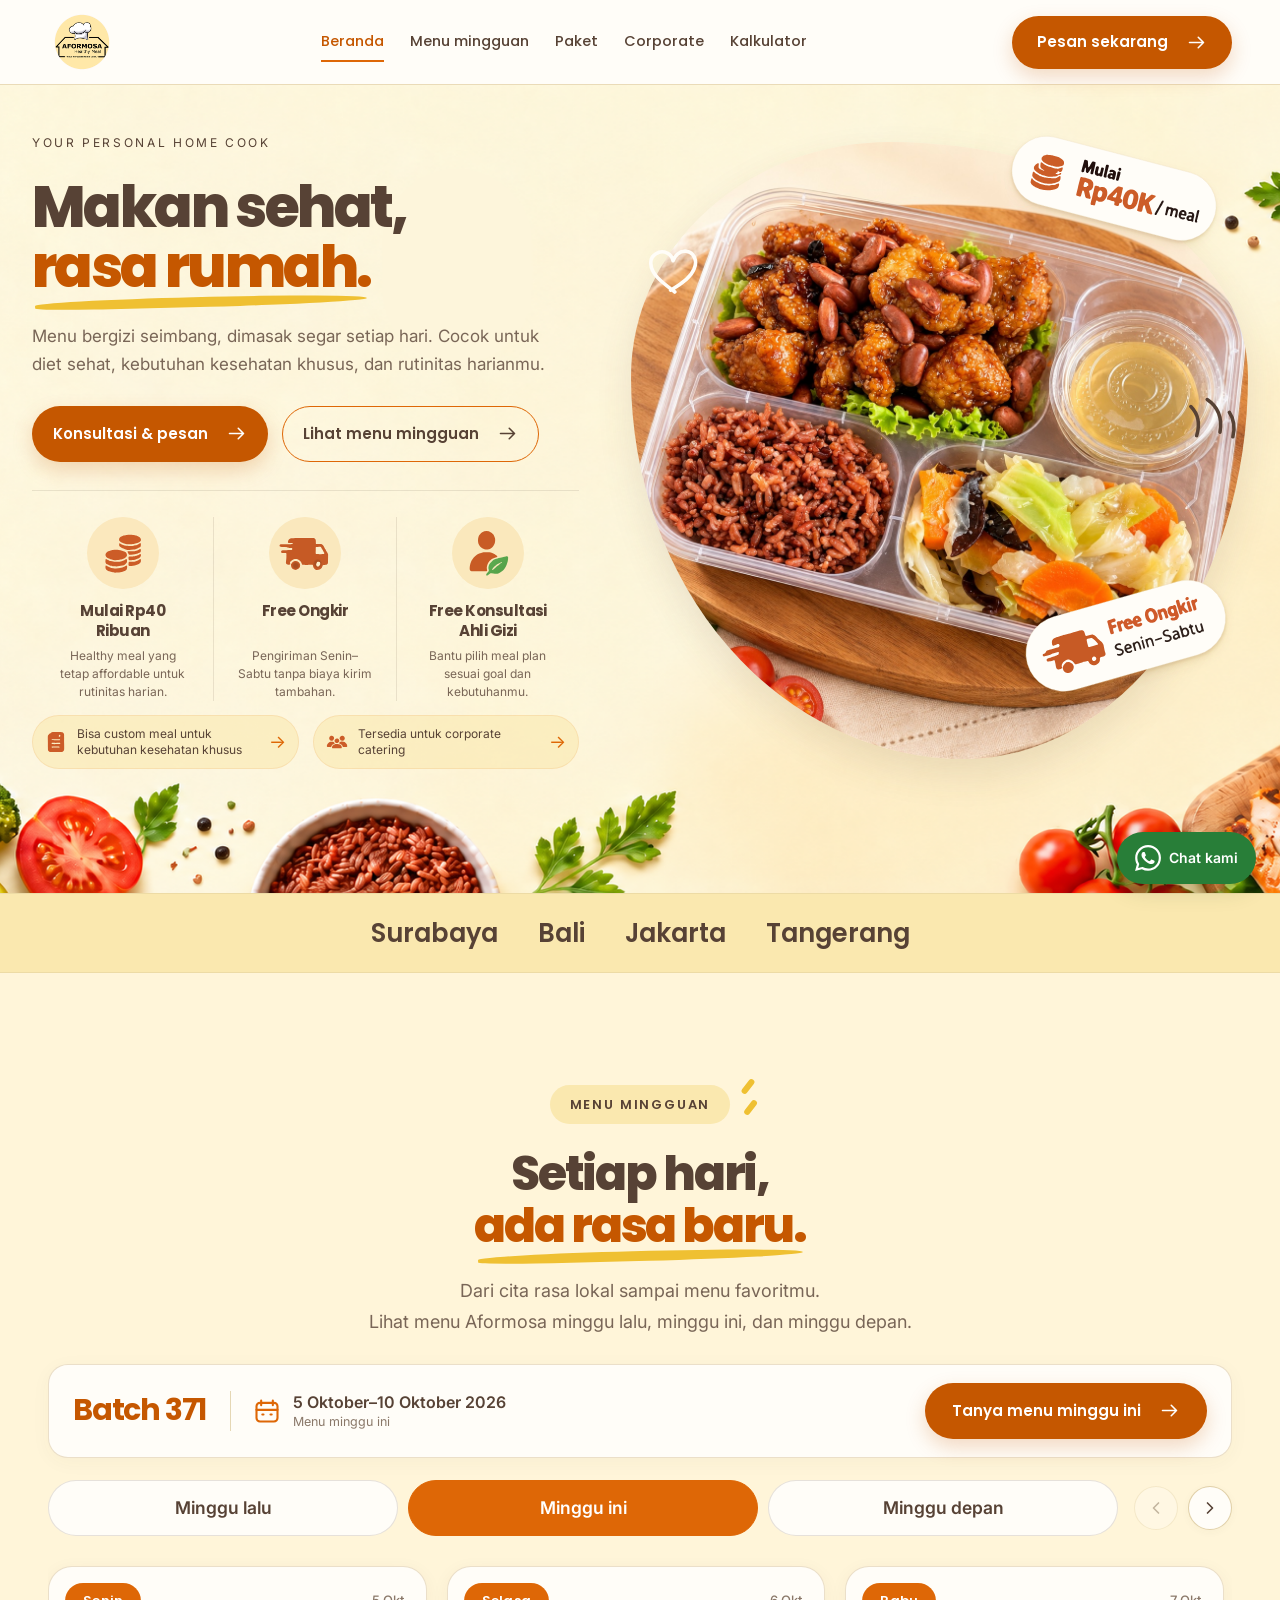
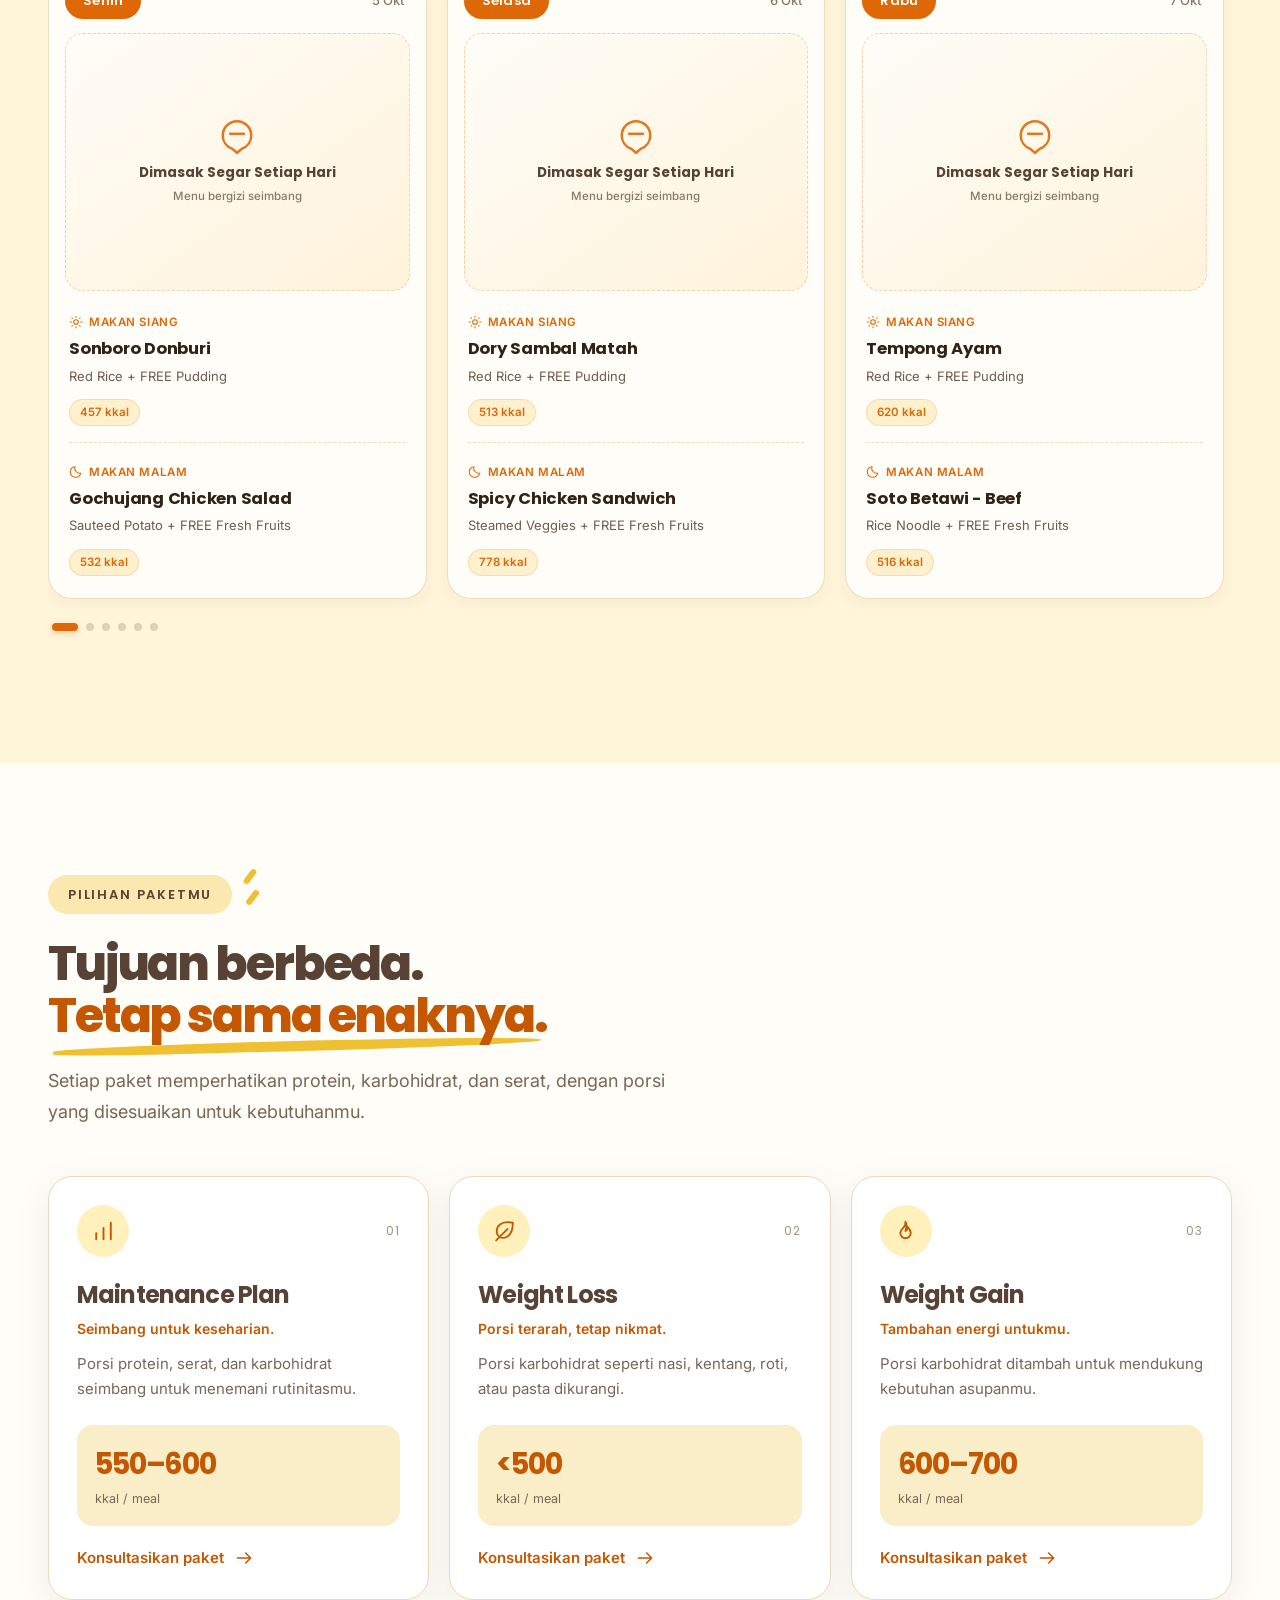
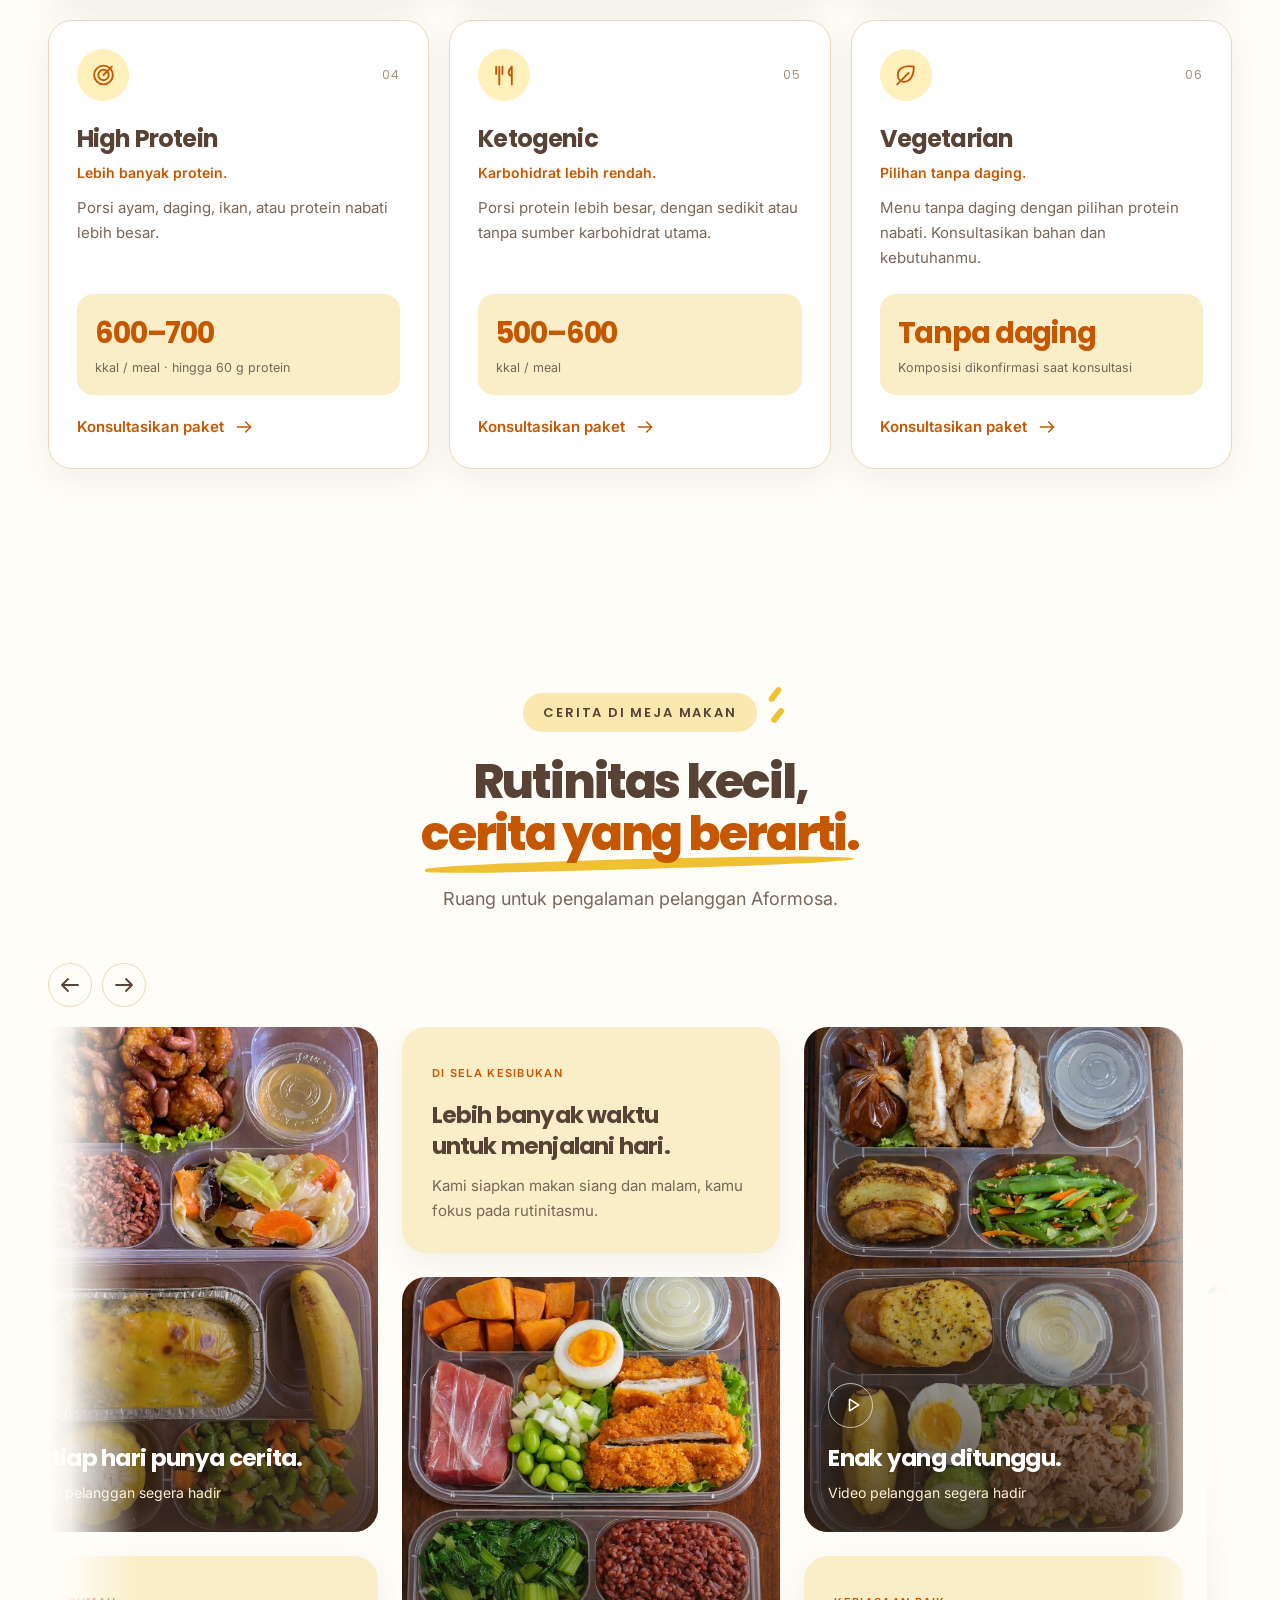
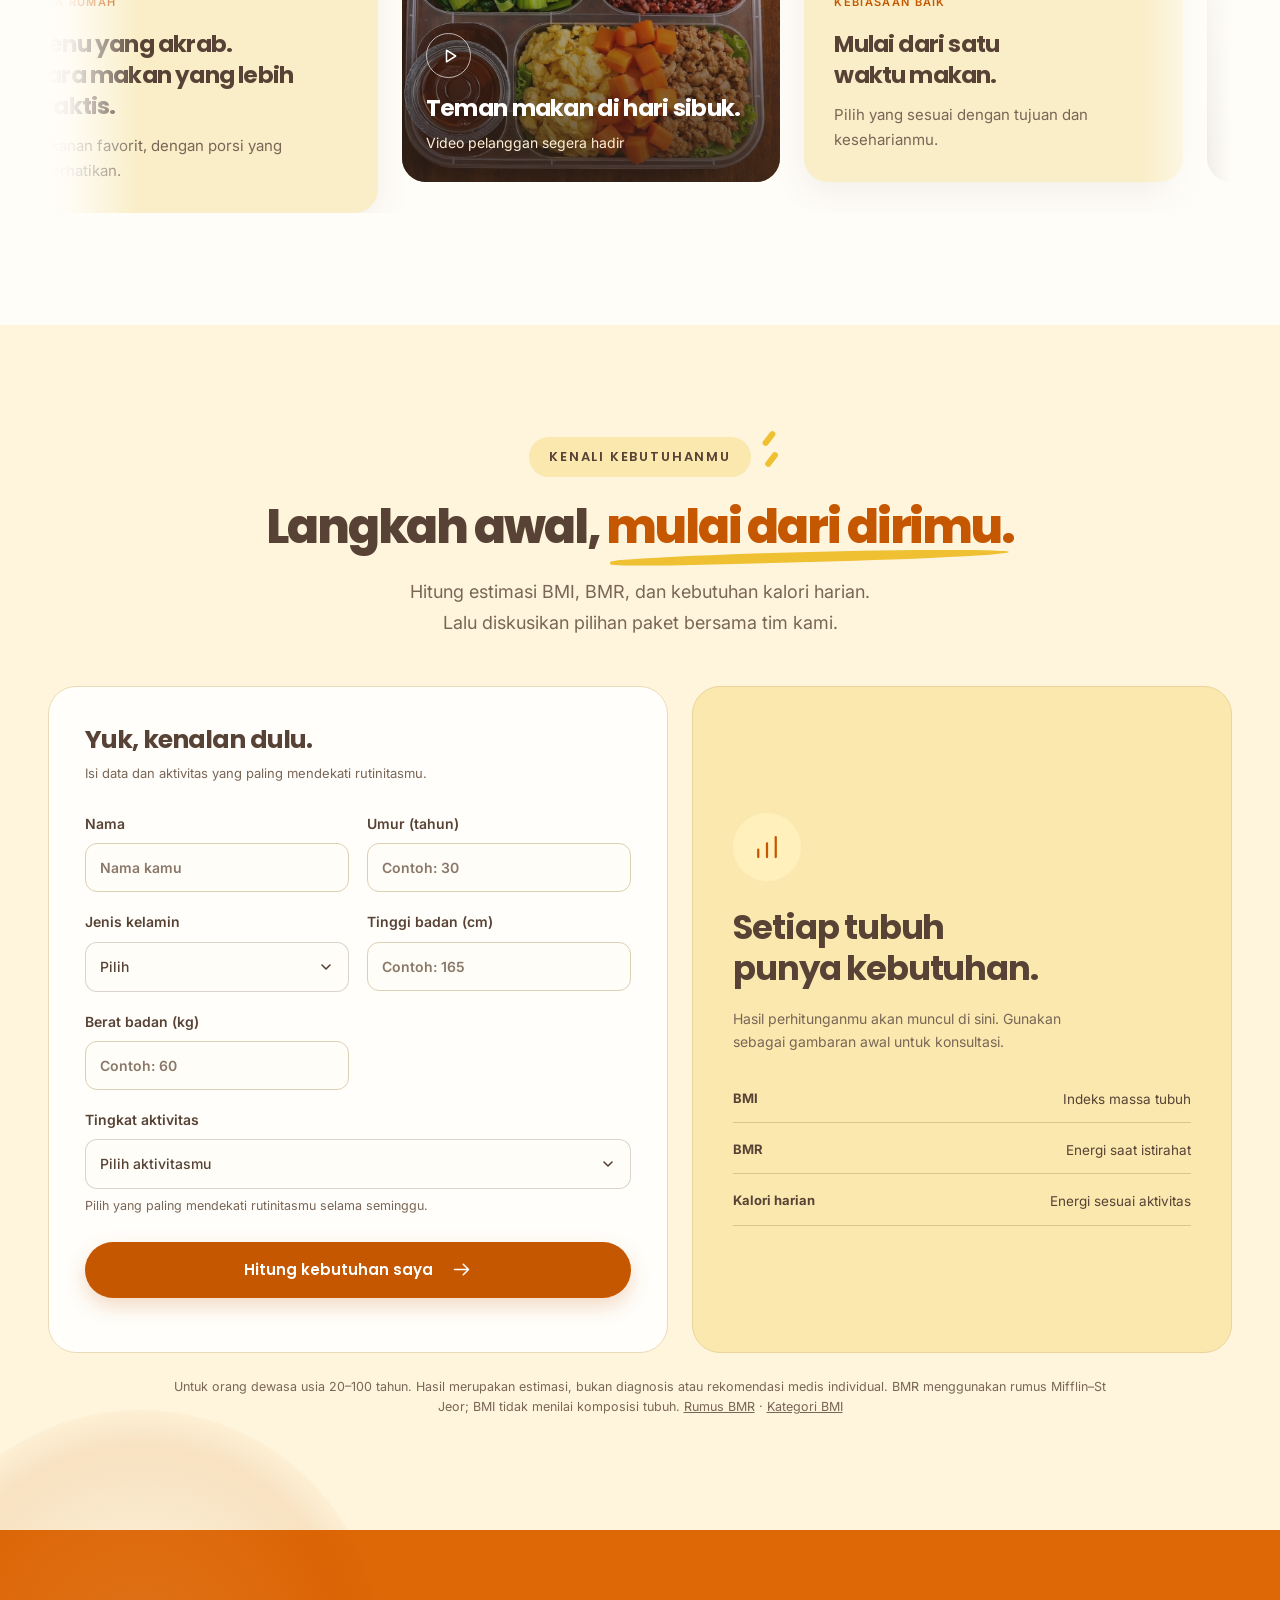
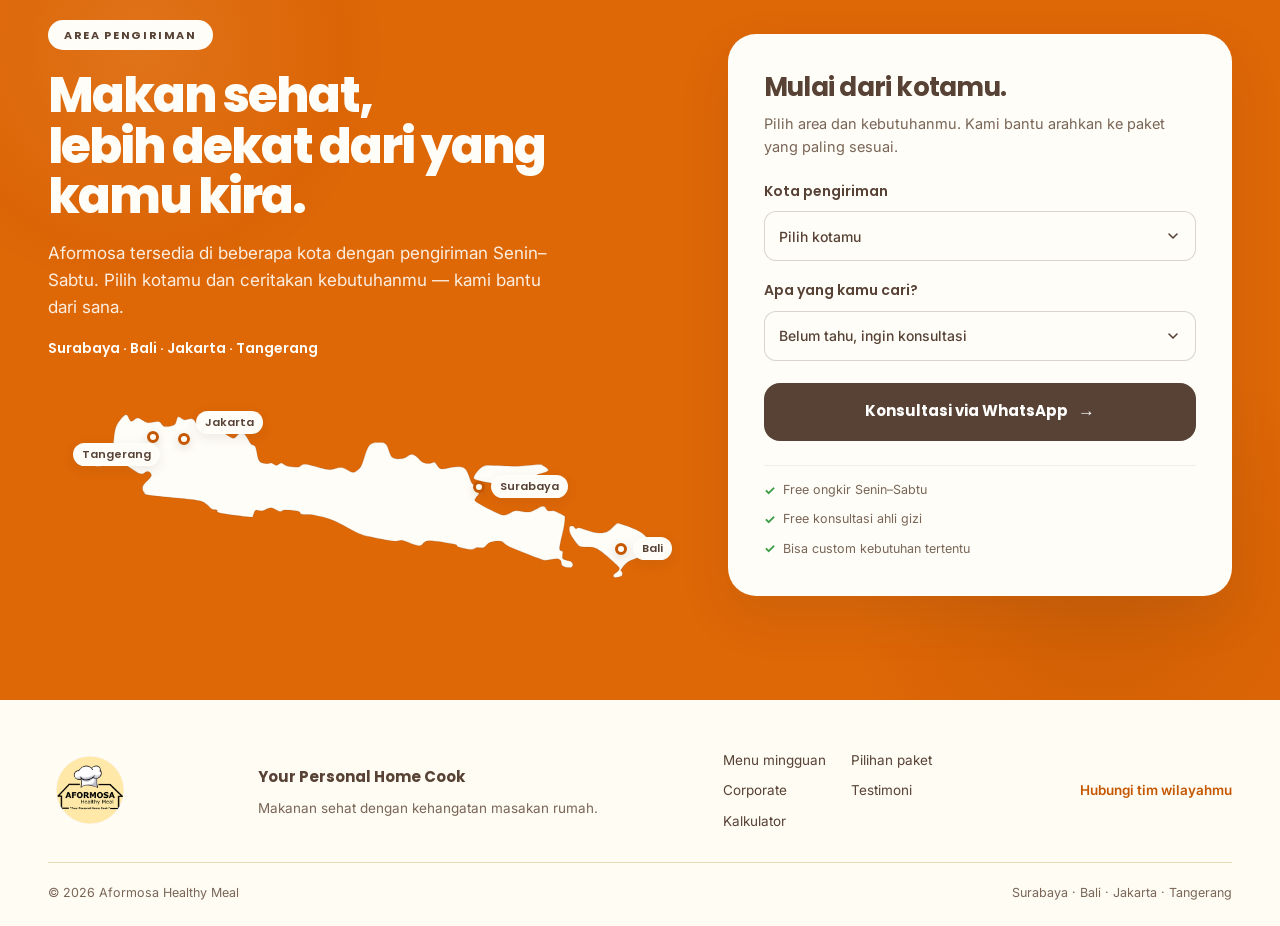
==== commit 94996b3d: "Update mobile hero and weekly menu navigation" ====
--- a/index.html
+++ b/index.html
@@ -116,6 +116,8 @@
 
                 </div>
             </div>
+            <a class="hero-mobile-whatsapp" href="https://wa.me/6281284584489?text=Halo%20Aformosa%2C%20saya%20ingin%20konsultasi%20paket%20dan%20harga%20catering%20sehat."
+                aria-label="Pesan sekarang via WhatsApp" target="_blank" rel="noopener noreferrer"></a>
         </section>
         <section class="city-strip-section" aria-label="Area layanan Aformosa">
             <div class="container city-strip">
@@ -132,26 +134,29 @@
                 <div class="section-heading centered weekly-menu__header"><span class="eyebrow spark">Menu
                         mingguan</span>
                     <h2>Setiap hari,<br><span class="underline">ada rasa baru.</span></h2>
-                    <p>Dari cita rasa lokal sampai menu favoritmu.<br>Kenalan dengan contoh menu Aformosa selama satu
-                        minggu.</p>
-                </div>
-                <div class="batch-bar">
-                    <div class="batch-title"><strong>Batch 367</strong><span><svg aria-hidden="true" viewBox="0 0 24 24"
+                    <p>Dari cita rasa lokal sampai menu favoritmu.<br>Lihat menu Aformosa minggu lalu, minggu ini, dan minggu depan.</p>
+                </div>
+                <div class="batch-bar" aria-live="polite" aria-atomic="true">
+                    <div class="batch-title"><strong id="menu-batch-number">Batch 371</strong><span><svg aria-hidden="true" viewBox="0 0 24 24"
                                 fill="none" stroke="currentColor" stroke-width="1.8" stroke-linecap="round"
                                 stroke-linejoin="round">
                                 <rect x="3" y="5" width="18" height="16" rx="3" />
                                 <path d="M7 3v4m10-4v4M3 11h18m-13 4h1m6 0h1" />
-                            </svg><span>5–10 Oktober<small>Contoh menu mingguan</small></span></span></div><a
+                            </svg><span><span id="menu-batch-dates">5–10 Oktober 2026</span><small id="menu-batch-status">Menu minggu ini</small></span></span></div><a
                         class="button primary batch-bar__cta"
                         href="https://wa.me/6281284584489?text=Halo%20Aformosa%2C%20saya%20ingin%20konsultasi%20paket%20dan%20harga%20catering%20sehat."
-                        target="_blank" rel="noopener noreferrer">Tanya menu terbaru<svg aria-hidden="true"
+                        target="_blank" rel="noopener noreferrer"><span class="menu-cta-label">Tanya menu minggu ini</span><svg aria-hidden="true"
                             viewBox="0 0 24 24" fill="none" stroke="currentColor" stroke-width="1.8"
                             stroke-linecap="round" stroke-linejoin="round">
                             <path d="M4 12h16m-6-6 6 6-6 6" />
                         </svg></a>
                 </div>
                 <div class="menu-carousel-toolbar">
-                    <div class="menu-controls" role="tablist" aria-label="Pilih hari menu" id="menu-day-tabs"></div>
+<div class="menu-week-controls" role="group" aria-label="Pilih minggu menu">
+                    <button type="button" class="menu-week-btn" data-week="0" aria-pressed="false">Minggu lalu</button>
+                    <button type="button" class="menu-week-btn active" data-week="1" aria-pressed="true">Minggu ini</button>
+                    <button type="button" class="menu-week-btn" data-week="2" aria-pressed="false">Minggu depan</button>
+                </div>
                     <div class="menu-carousel-nav" aria-label="Navigasi menu">
                         <button type="button" class="menu-nav-btn menu-nav-btn--prev" id="menu-prev"
                             aria-label="Menu hari sebelumnya">
@@ -179,7 +184,7 @@
                 <div class="weekly-menu__cta-wrapper">
                     <a class="button primary weekly-menu__cta"
                         href="https://wa.me/6281284584489?text=Halo%20Aformosa%2C%20saya%20ingin%20konsultasi%20paket%20dan%20harga%20catering%20sehat."
-                        target="_blank" rel="noopener noreferrer">Tanya menu terbaru <svg aria-hidden="true"
+                        target="_blank" rel="noopener noreferrer"><span class="menu-cta-label">Tanya menu minggu ini</span> <svg aria-hidden="true"
                             viewBox="0 0 24 24" fill="none" stroke="currentColor" stroke-width="1.8"
                             stroke-linecap="round" stroke-linejoin="round">
                             <path d="M4 12h16m-6-6 6 6-6 6" />
--- a/styles.css
+++ b/styles.css
@@ -601,13 +601,13 @@
 
     /* Mobile Hero: background image only, full vertical composition visible without crop */
     .hero {
-        background-image: url("assets/backgrounds/hero-bg-mobile.png");
+        background-image: url("assets/hero mobile.jpeg");
         background-repeat: no-repeat;
         background-position: center top;
         background-size: 100% auto;
         min-height: auto;
         height: auto;
-        aspect-ratio: 941 / 1672;
+        aspect-ratio: 900 / 1600;
         width: 100%;
         position: relative;
         overflow: hidden;
@@ -759,7 +759,8 @@
         flex-shrink: 0;
     }
 
-    /* CRITICAL: Remove mobile duplicates already inside hero-bg-mobile.png */
+    /* The mobile promo image includes its own text, CTA, and visuals. */
+    .hero-copy,
     .hero-visual,
     .hero-benefits,
     .hero-mini-pills,
@@ -3534,6 +3535,36 @@
     pointer-events: none !important;
 }
 
+/* Touch devices (iOS Safari): real <select> overlays the styled trigger -> native picker */
+@media (hover: none) and (pointer: coarse) {
+    .custom-select .native-select-source {
+        position: absolute !important;
+        inset: 0 !important;
+        top: 0 !important;
+        left: 0 !important;
+        width: 100% !important;
+        height: 100% !important;
+        min-height: 100% !important;
+        margin: 0 !important;
+        clip: auto !important;
+        opacity: 0 !important;
+        pointer-events: auto !important;
+        z-index: 3 !important;
+        font-size: 16px !important;
+        cursor: pointer;
+        -webkit-appearance: menulist-button;
+        appearance: auto;
+    }
+
+    .custom-select .custom-select__menu {
+        display: none !important;
+    }
+
+    .custom-select .custom-select__trigger {
+        pointer-events: none;
+    }
+}
+
 .custom-select__trigger {
     width: 100%;
     height: 50px;
@@ -5299,4 +5330,80 @@
     .menu-photo img {
         transition: none !important;
     }
-}+}
+/* Weekly batch selector */
+.menu-week-controls {
+    display: flex;
+    gap: 10px;
+    margin-bottom: 20px;
+}
+.menu-week-btn {
+    flex: 1;
+    min-width: 0;
+    padding: 13px 16px;
+    border: 1px solid rgba(87, 66, 53, .15);
+    border-radius: 999px;
+    background: #FFFDF8;
+    color: #574235;
+    font: inherit;
+    font-weight: 600;
+    cursor: pointer;
+}
+.menu-week-btn.active {
+    background: #DE6706;
+    border-color: #DE6706;
+    color: #fff;
+}
+.menu-week-btn:focus-visible {
+    outline: 3px solid #574235;
+    outline-offset: 3px;
+}
+@media (max-width: 768px) {
+    .menu-week-controls { gap: 6px; margin-bottom: 16px; }
+    .menu-week-btn { padding: 12px 6px; font-size: 12px; }
+}
+
+/* Week controls replace day tabs; mobile cards sit evenly inside the viewport. */
+.menu-carousel-toolbar .menu-week-controls {
+    flex: 1;
+    margin-bottom: 0;
+}
+@media (max-width: 768px) {
+    .weekly-menu .menu-carousel-toolbar {
+        padding: 0 15px;
+        margin-bottom: 20px;
+    }
+    .weekly-menu .menu-carousel-track {
+        padding-inline: 24px;
+        scroll-padding-inline: 24px;
+    }
+    .weekly-menu .menu-carousel-track .menu-card {
+        flex: 0 0 100%;
+        min-width: 0;
+        max-width: 100%;
+        scroll-snap-align: center;
+    }
+    .weekly-menu .menu-carousel-footer {
+        justify-content: center;
+    }
+}
+
+/* Clickable area over the WhatsApp CTA printed in the mobile hero image. */
+.hero-mobile-whatsapp { display: none; }
+@media (max-width: 768px) {
+    .hero-mobile-whatsapp {
+        display: block;
+        position: absolute;
+        left: 17%;
+        top: 82.5%;
+        width: 68%;
+        height: 7.5%;
+        border-radius: 999px;
+        z-index: 4;
+        cursor: pointer;
+    }
+    .hero-mobile-whatsapp:focus-visible {
+        outline: 3px solid #574235;
+        outline-offset: 3px;
+    }
+}
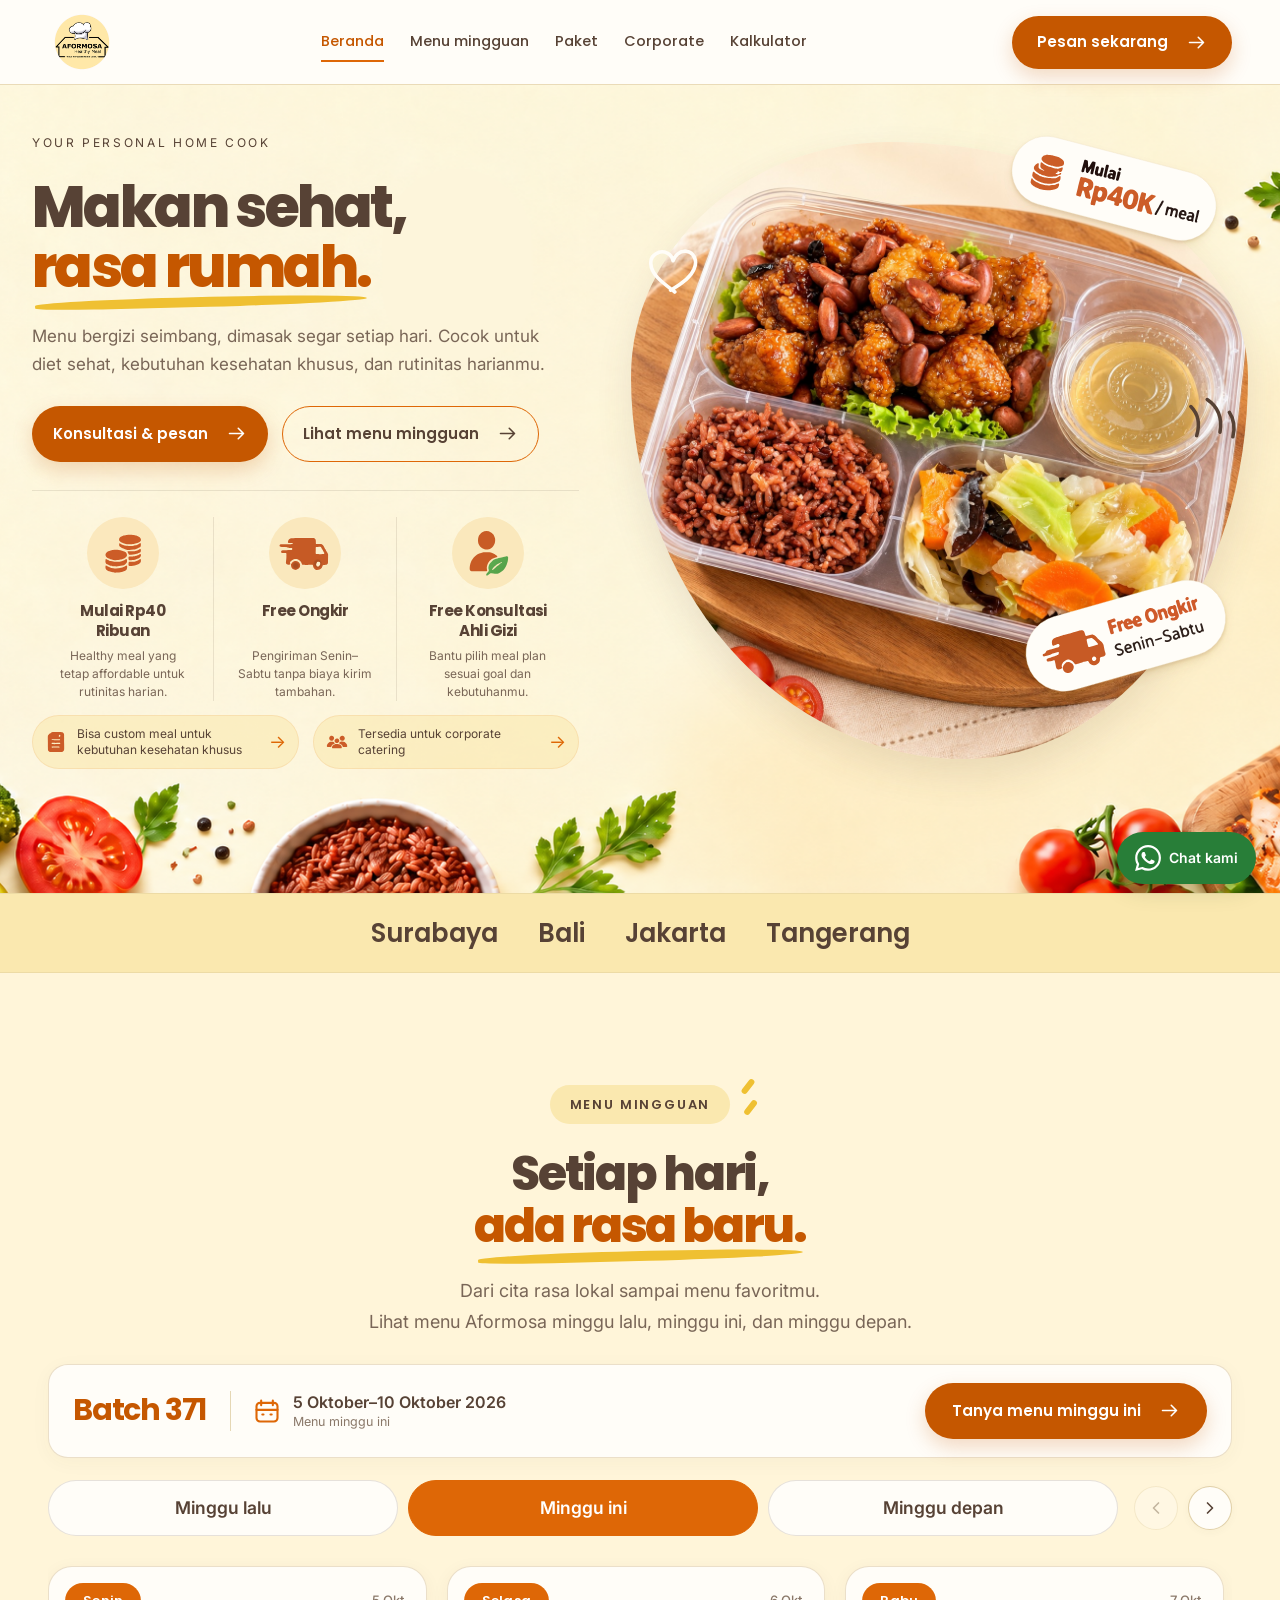
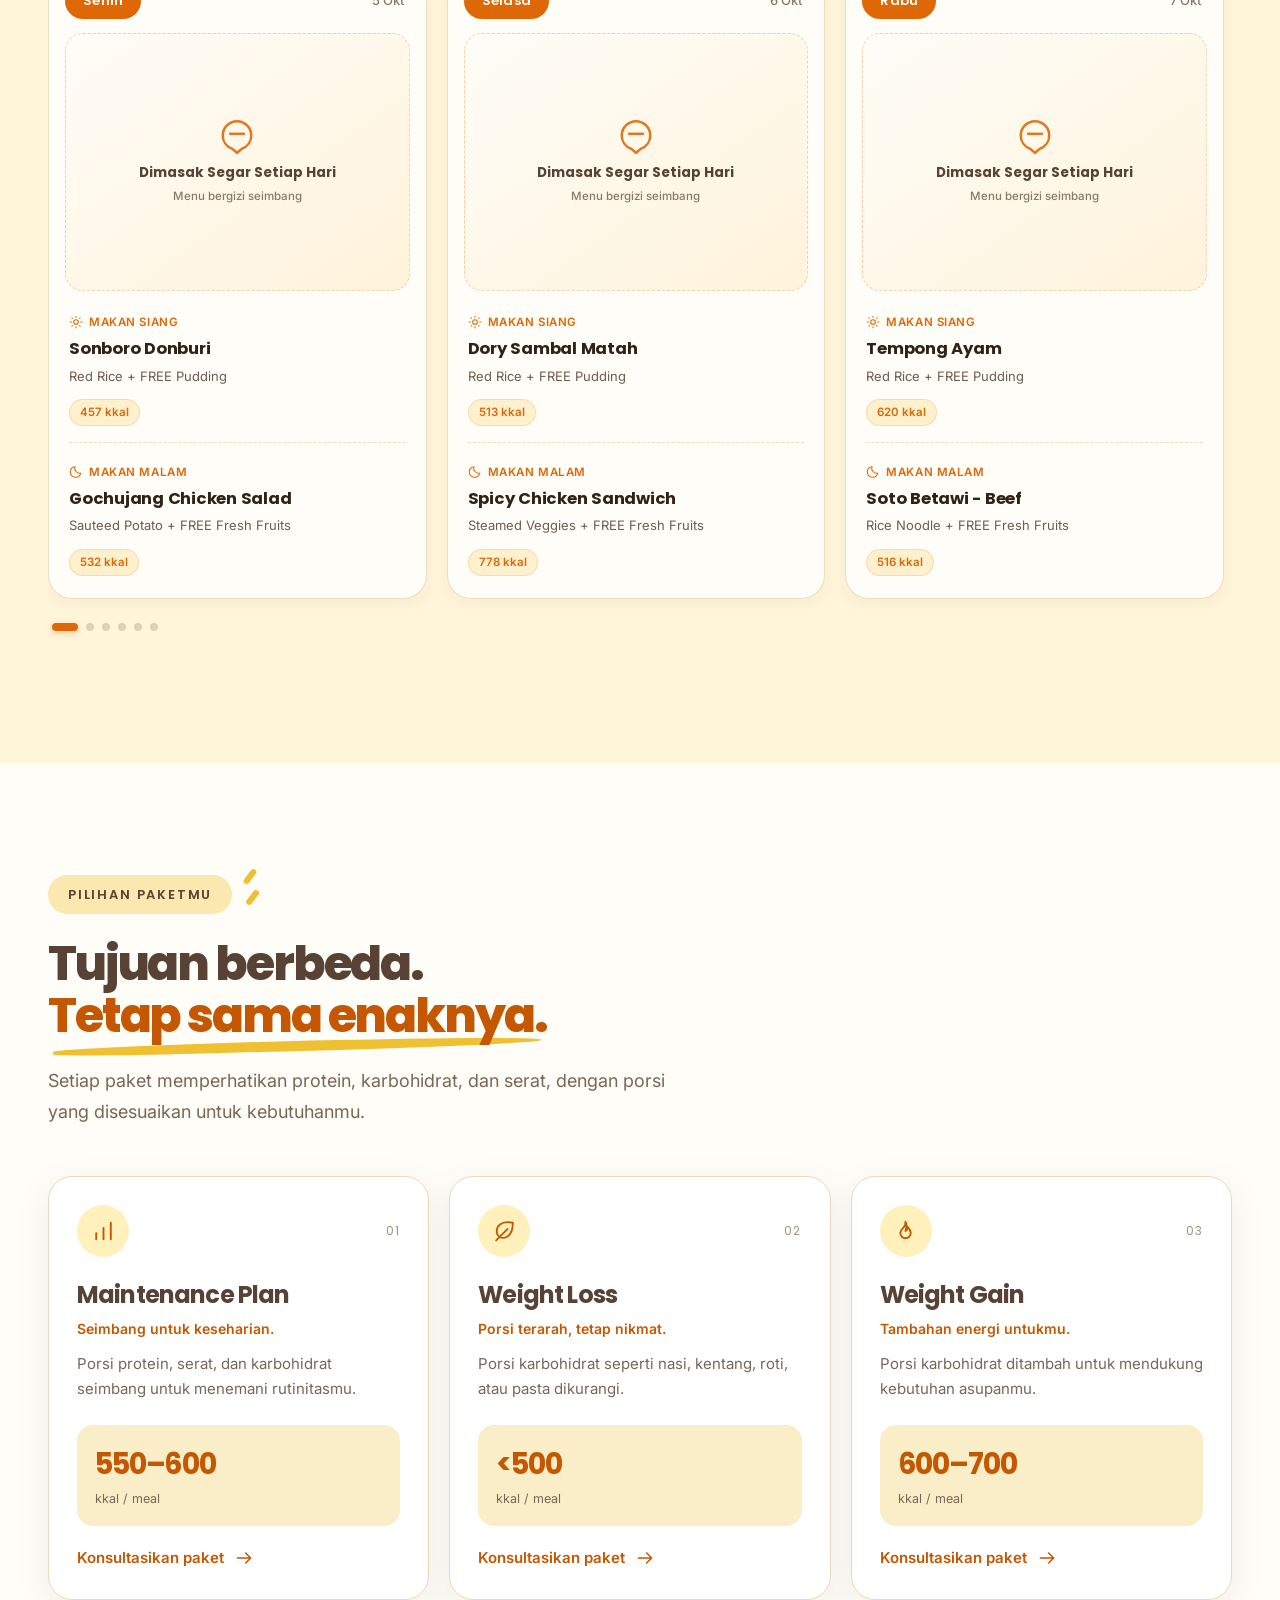
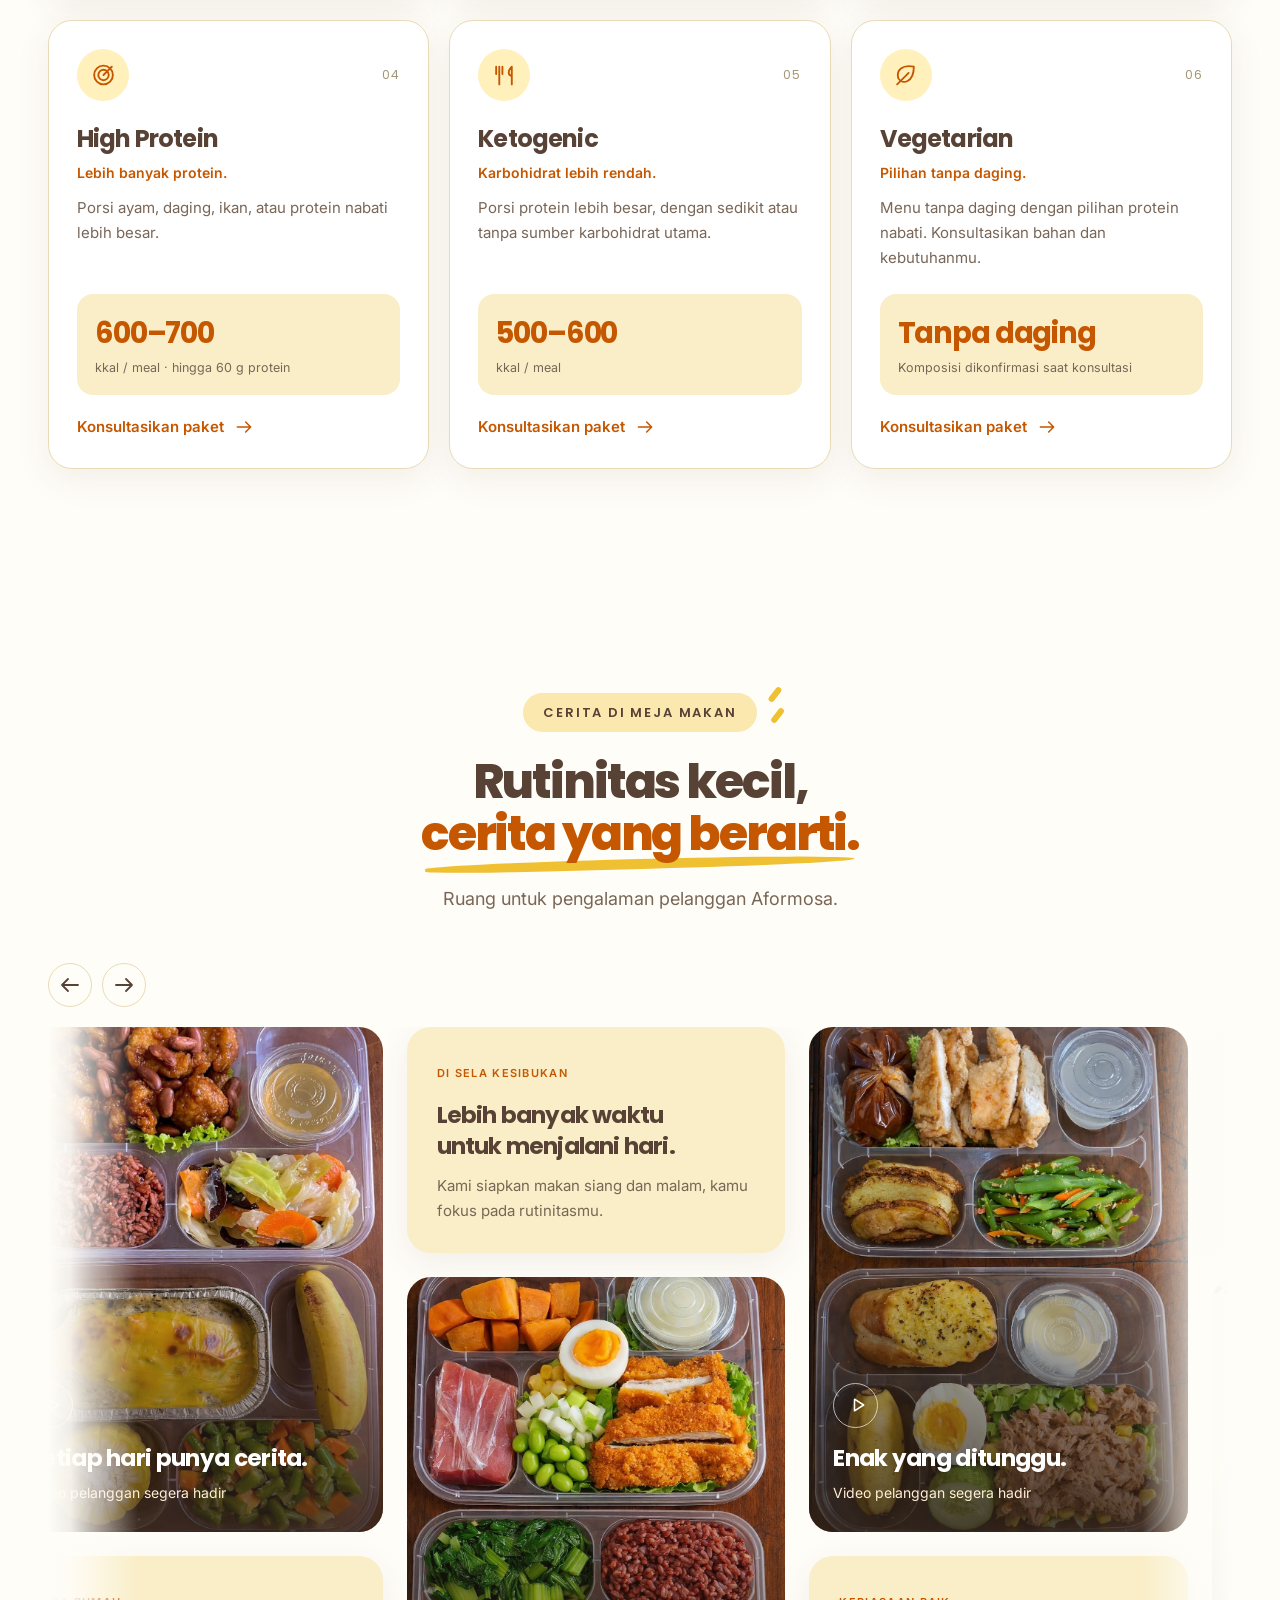
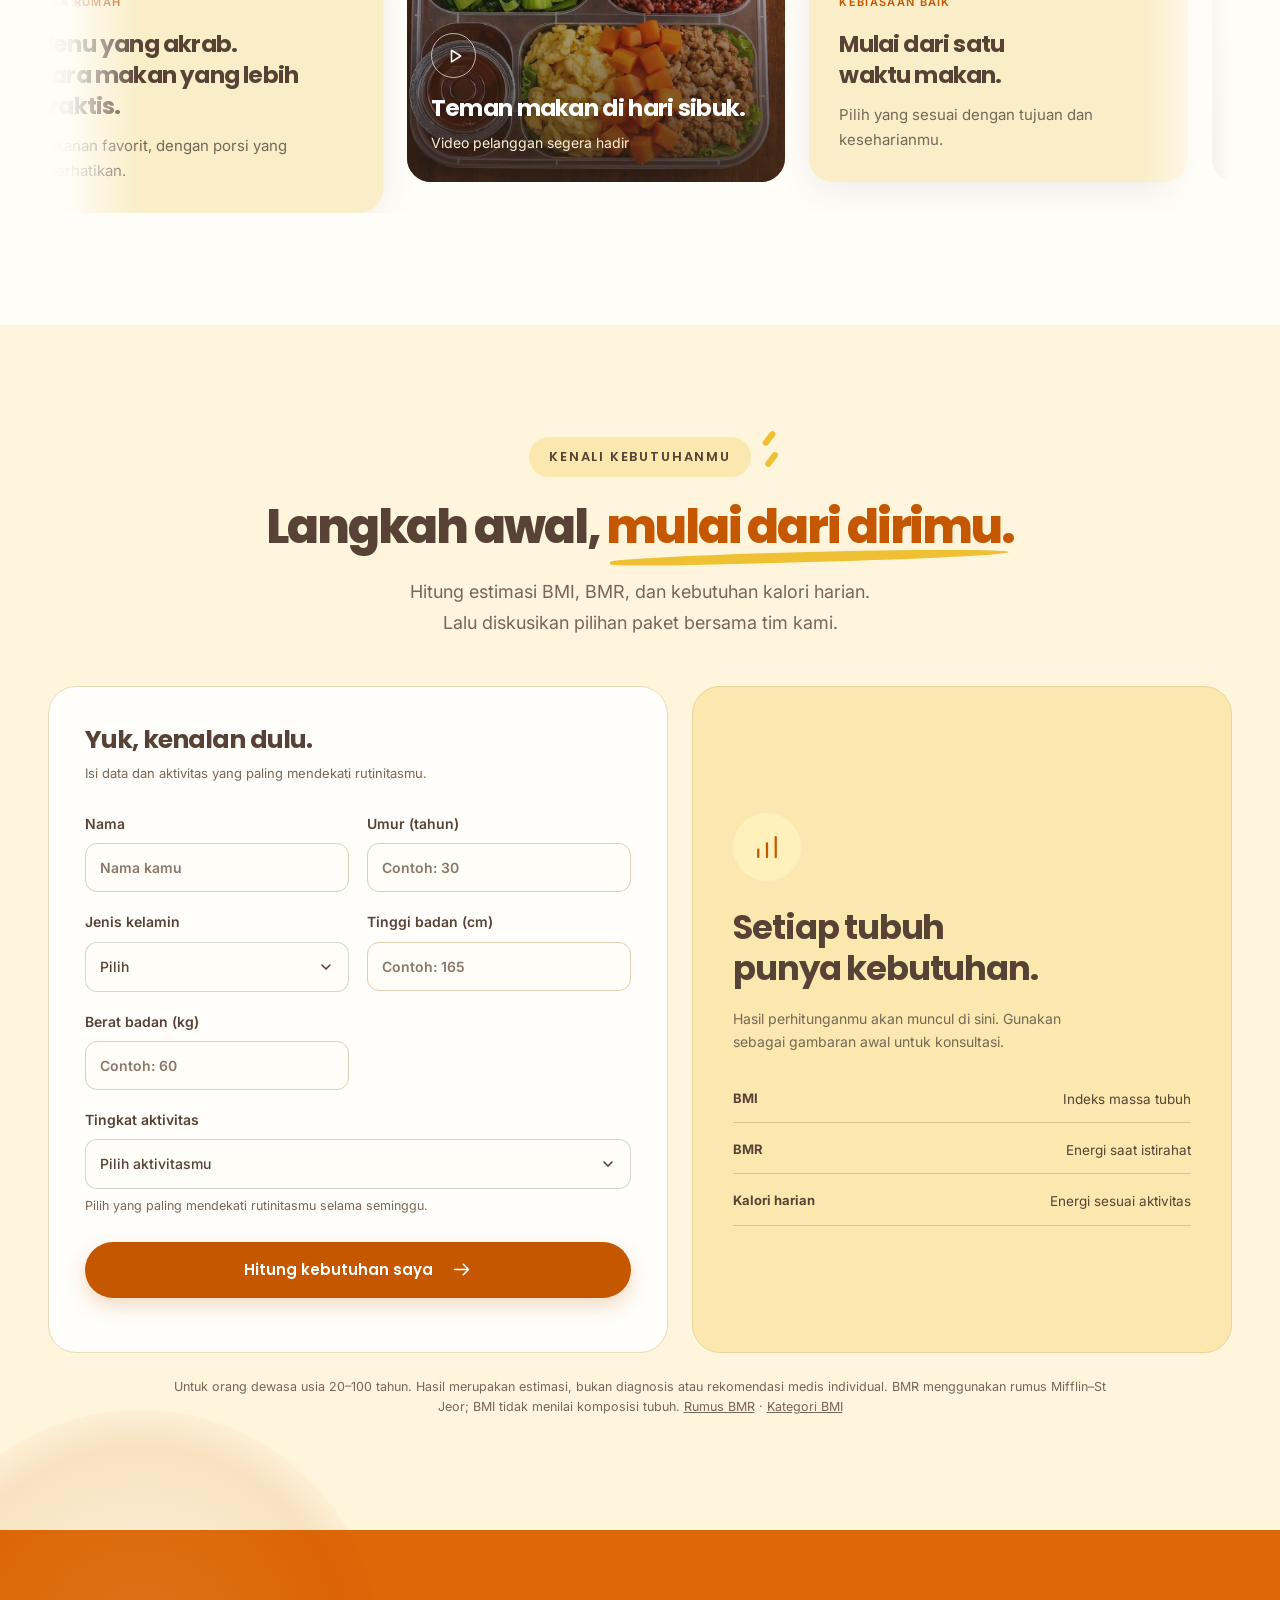
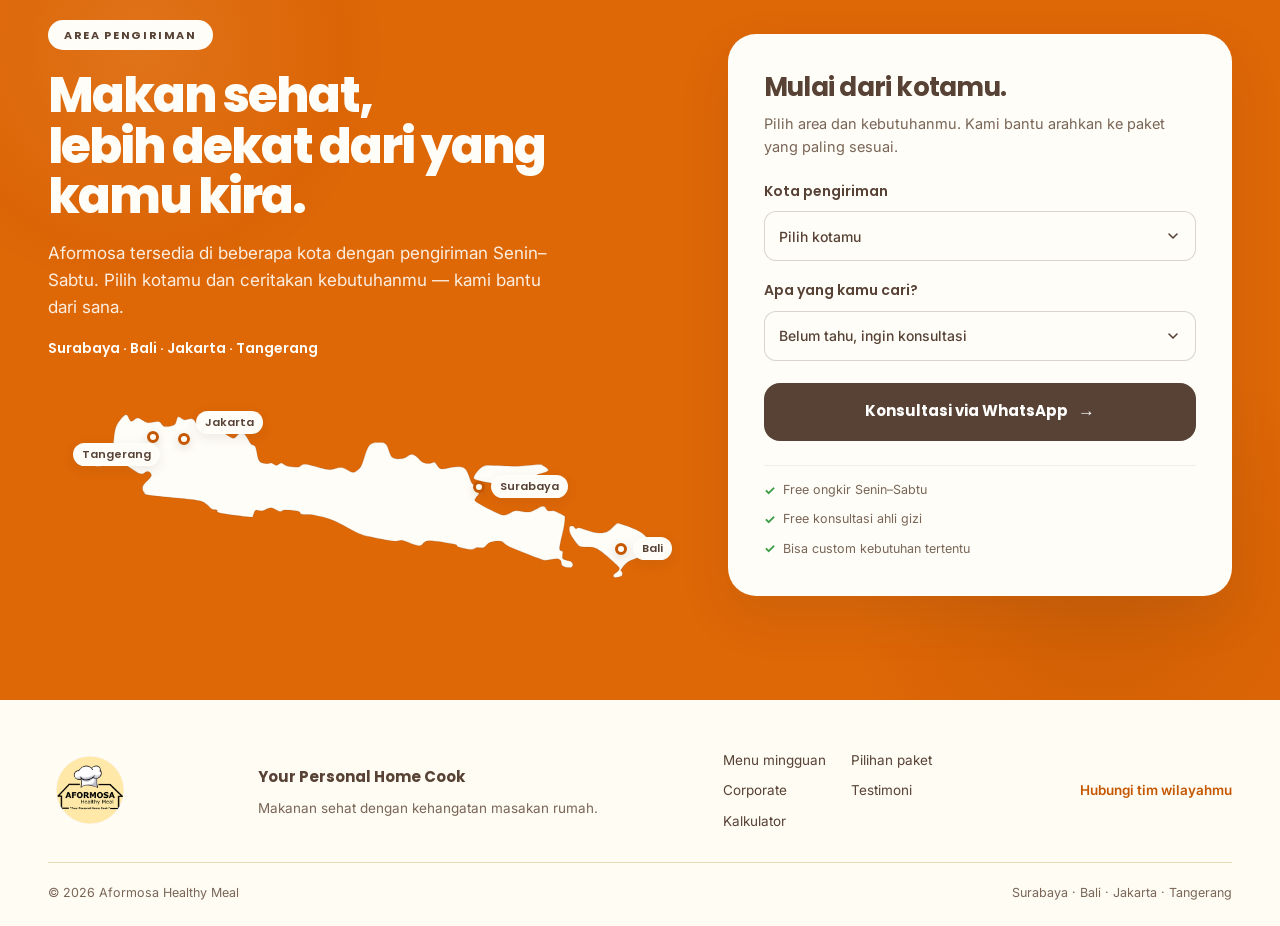
==== commit 157dda6b: "Add CMS for mobile banner and weekly menus" ====
--- a/index.html
+++ b/index.html
@@ -17,6 +17,7 @@
     <link rel="stylesheet" href="refine.css">
     <script defer src="assets/gsap.min.js"></script>
     <script defer src="assets/ScrollTrigger.min.js"></script>
+    <script defer src="cms/index.php?content=1"></script>
     <script defer src="script.js"></script>
     <script defer src="refine.js"></script>
 </head>
--- a/styles.css
+++ b/styles.css
@@ -601,13 +601,13 @@
 
     /* Mobile Hero: background image only, full vertical composition visible without crop */
     .hero {
-        background-image: url("assets/hero mobile.jpeg");
+        background-image: var(--mobile-hero-image, url("assets/hero mobile.jpeg"));
         background-repeat: no-repeat;
         background-position: center top;
         background-size: 100% auto;
         min-height: auto;
         height: auto;
-        aspect-ratio: 900 / 1600;
+        aspect-ratio: var(--mobile-hero-ratio, 900 / 1600);
         width: 100%;
         position: relative;
         overflow: hidden;
